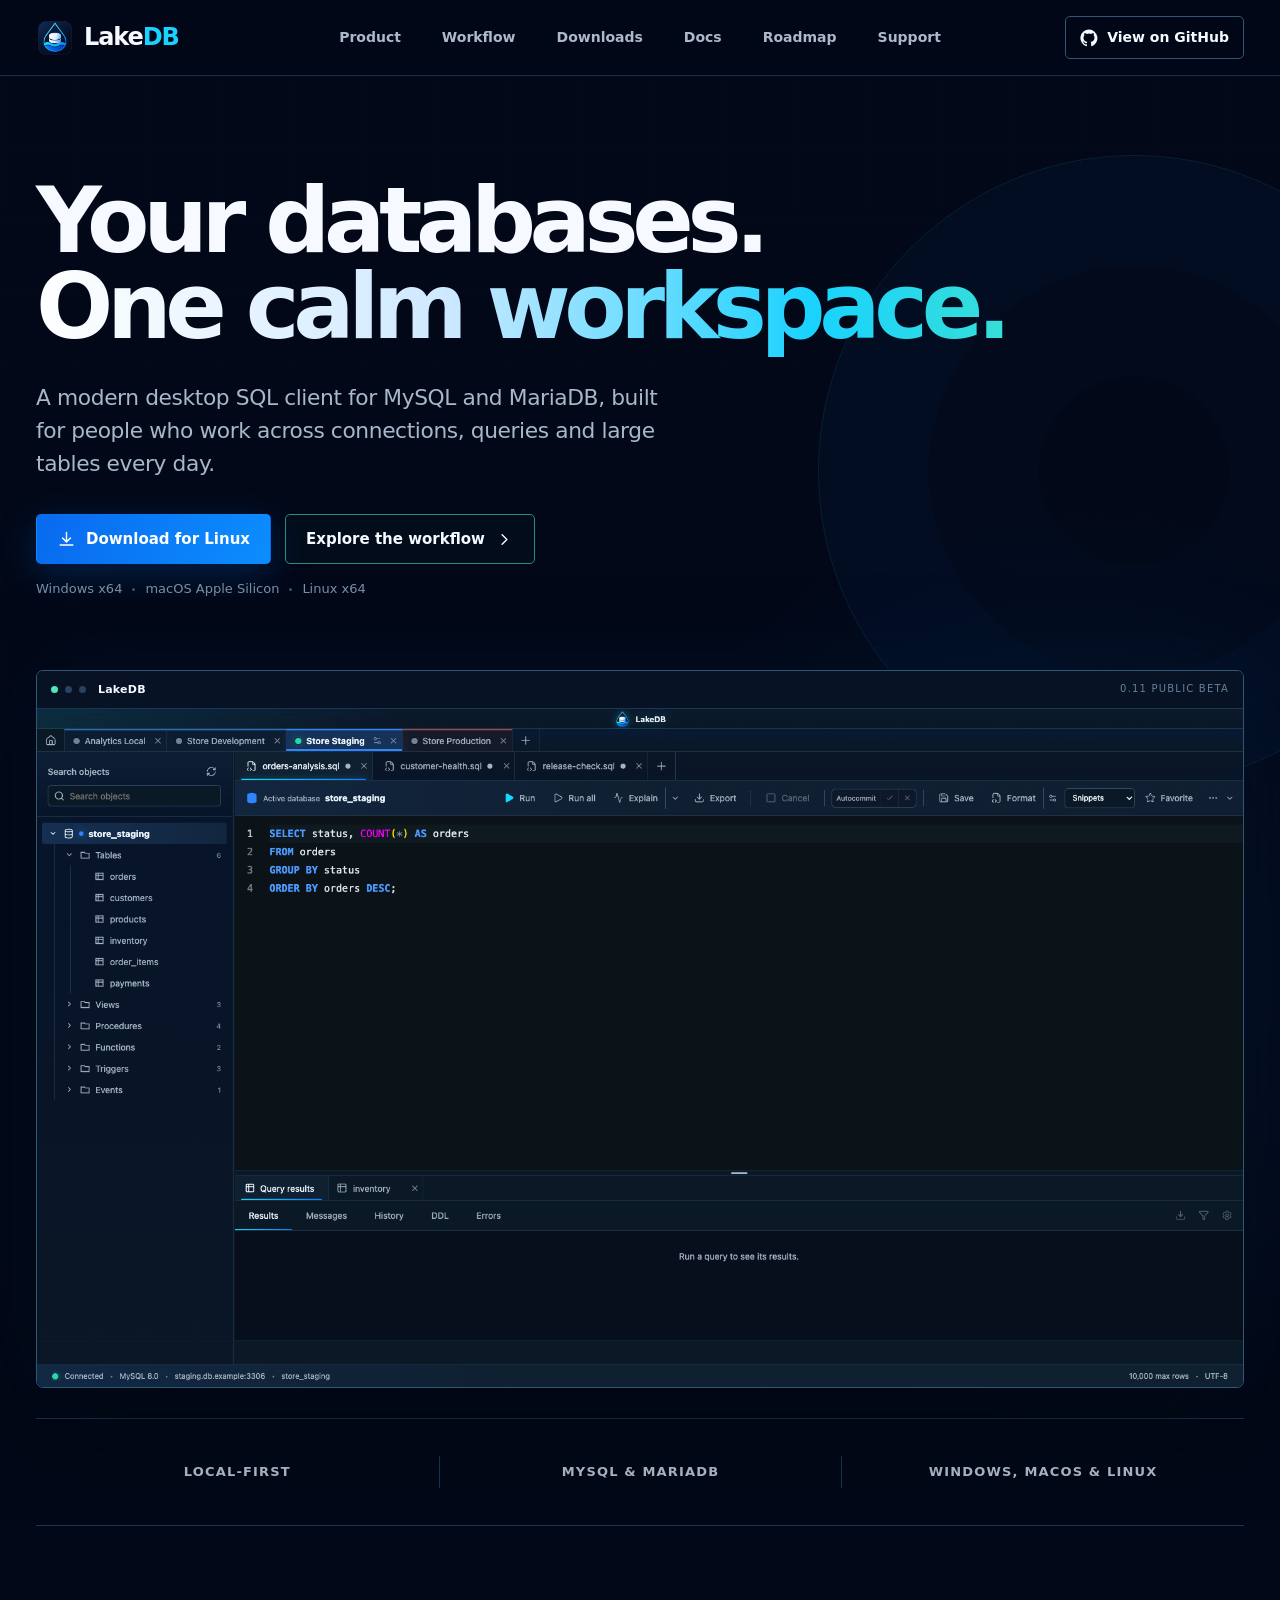
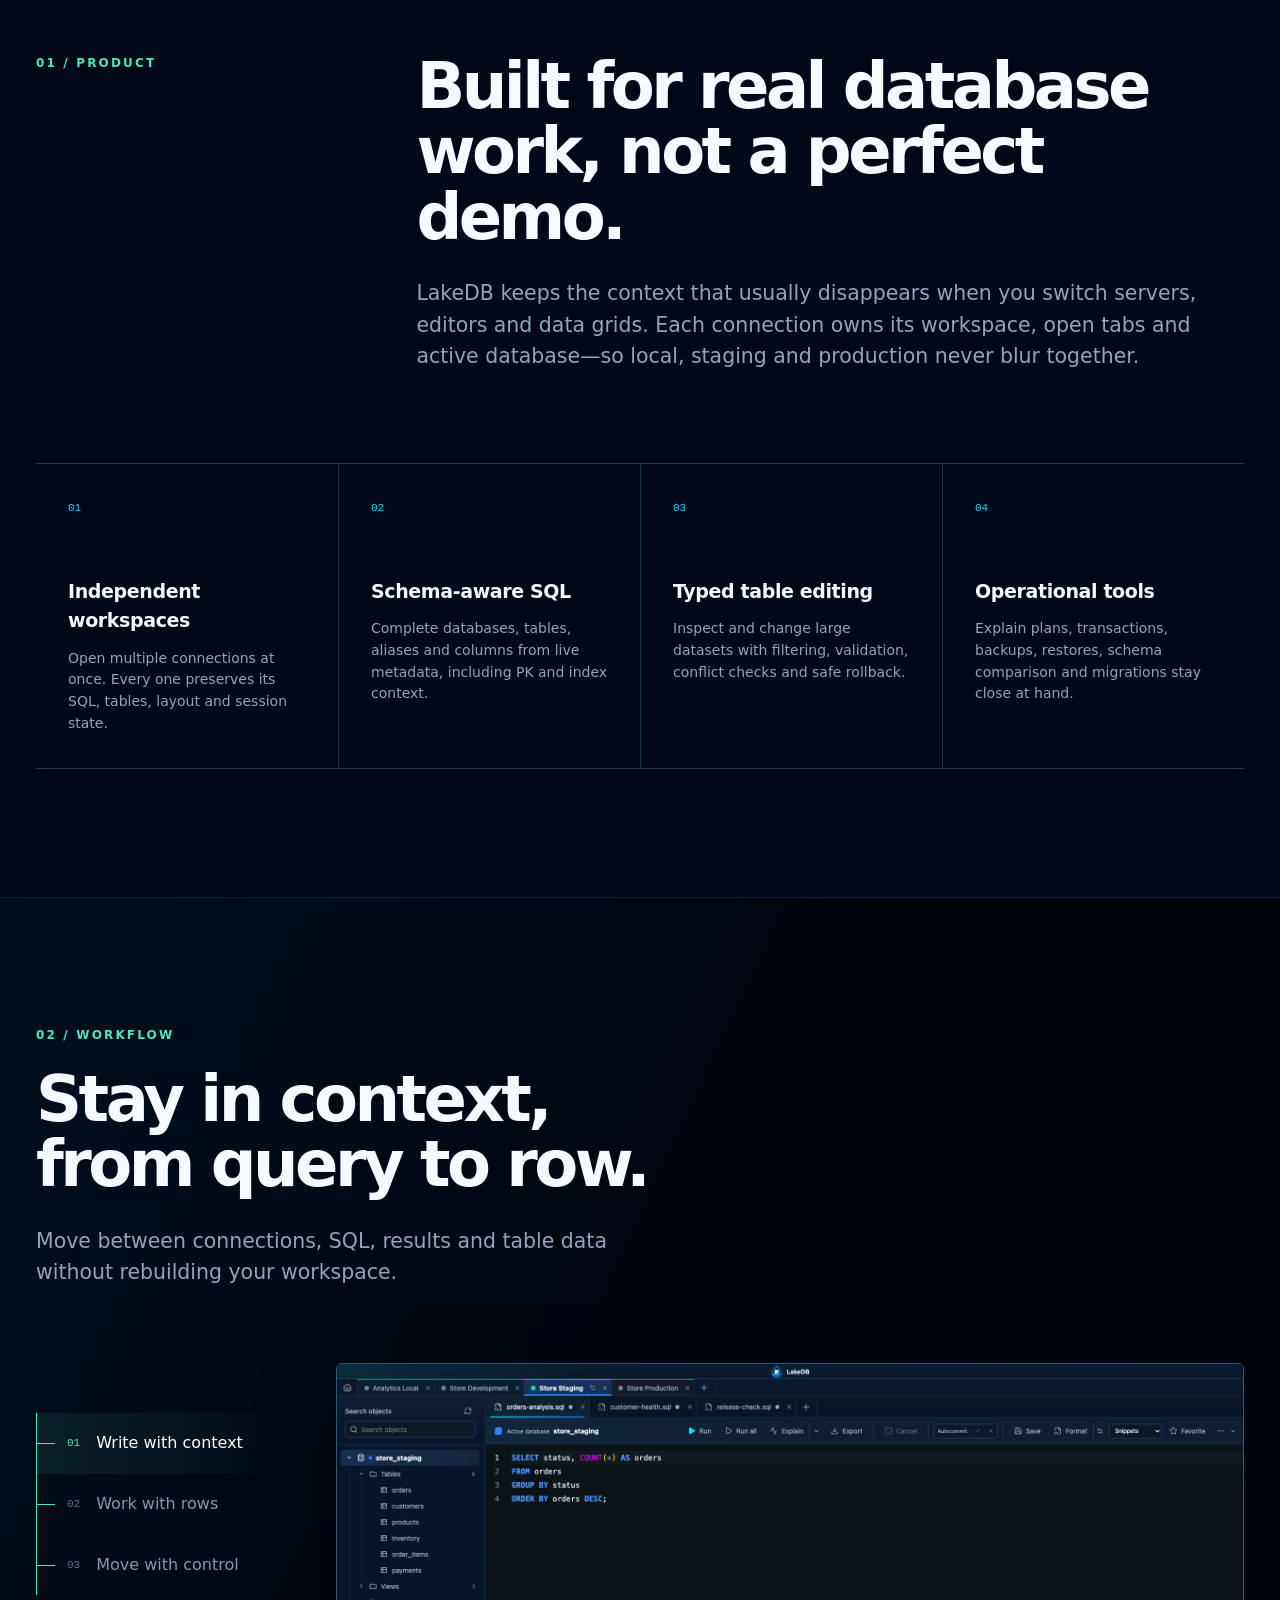
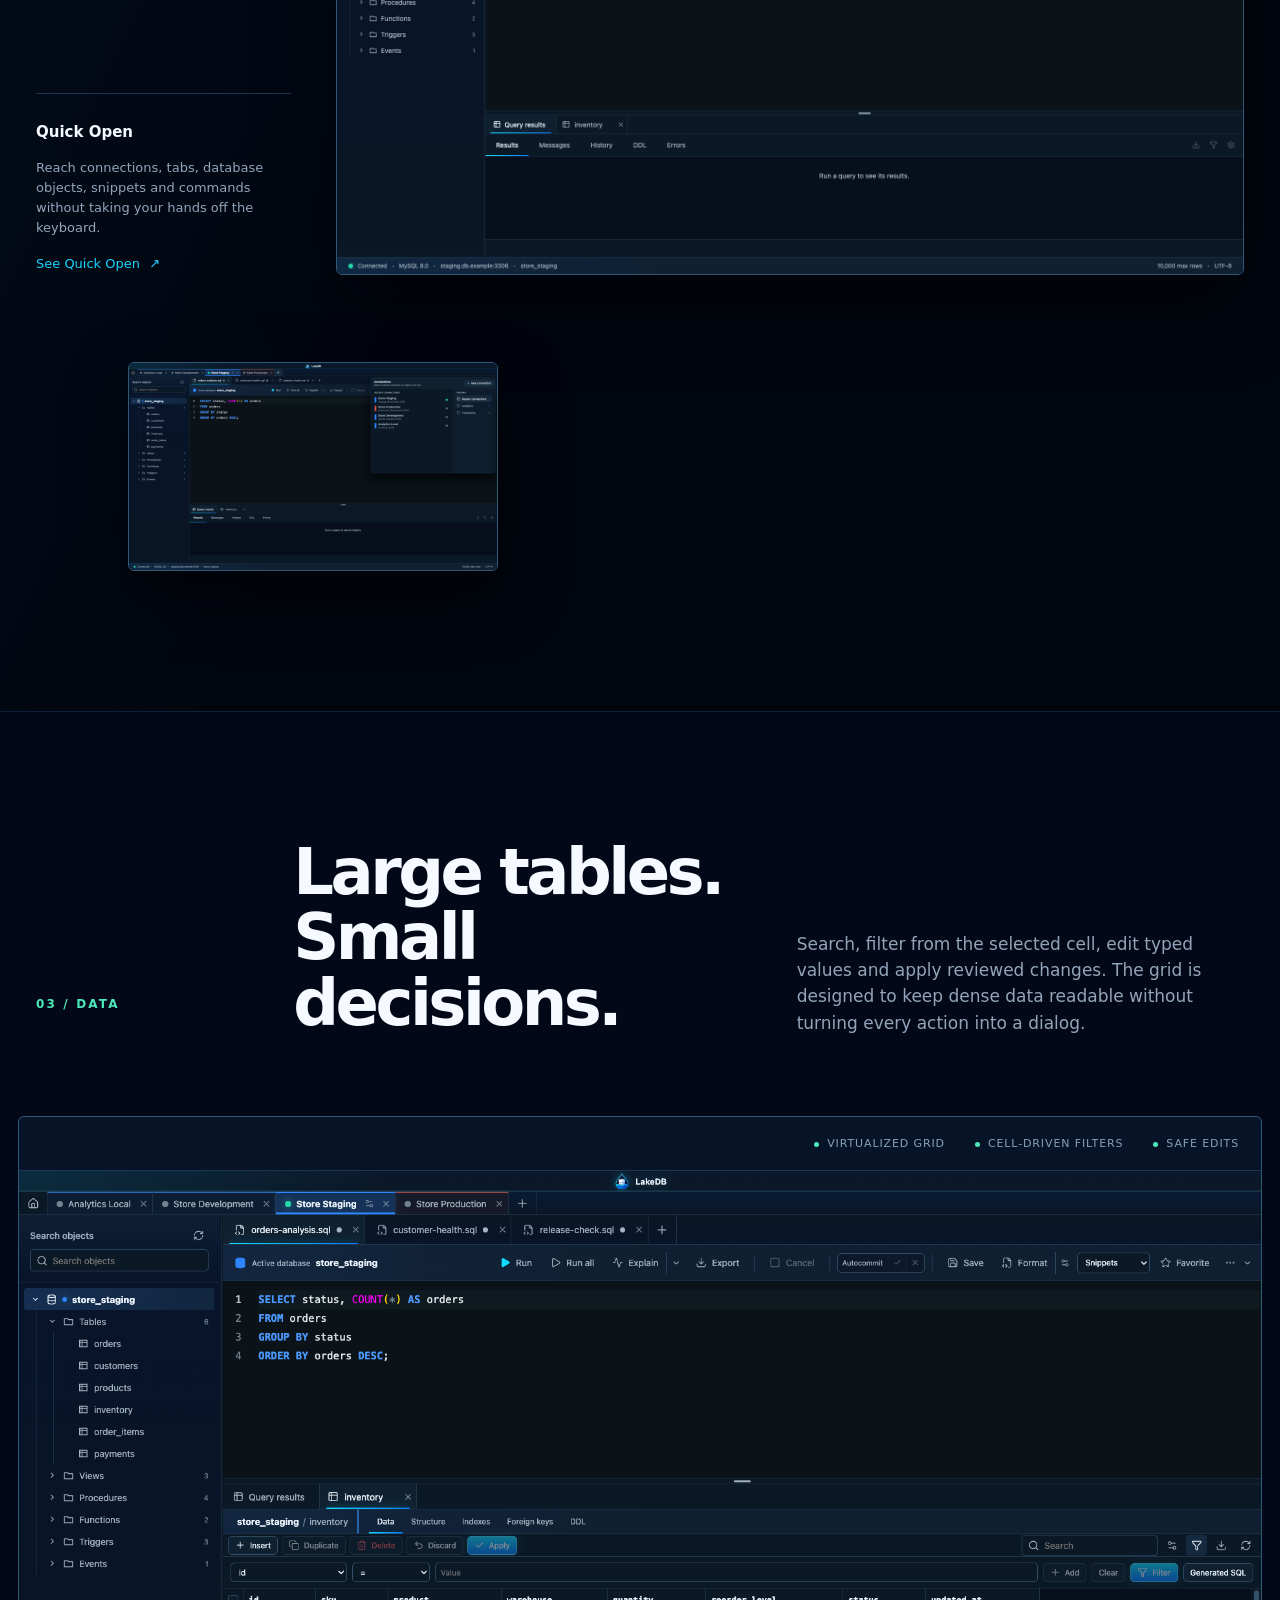
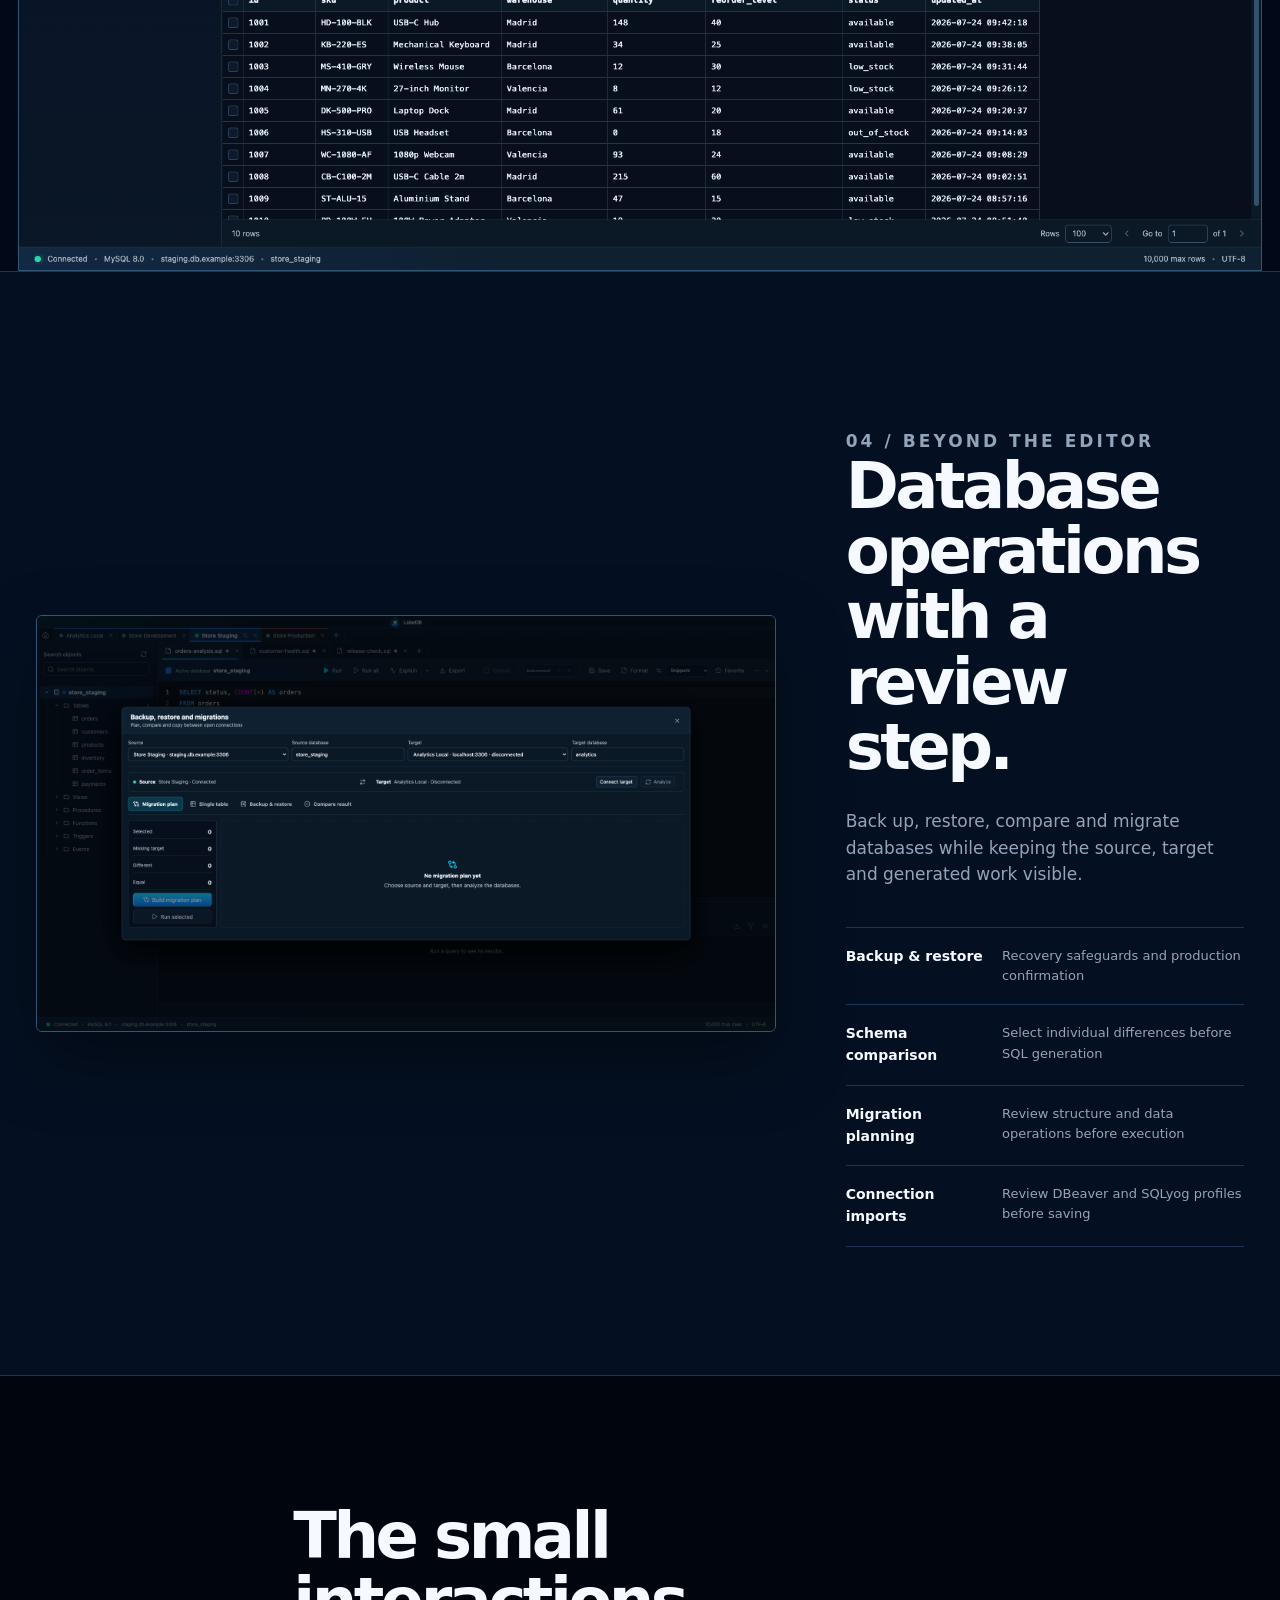
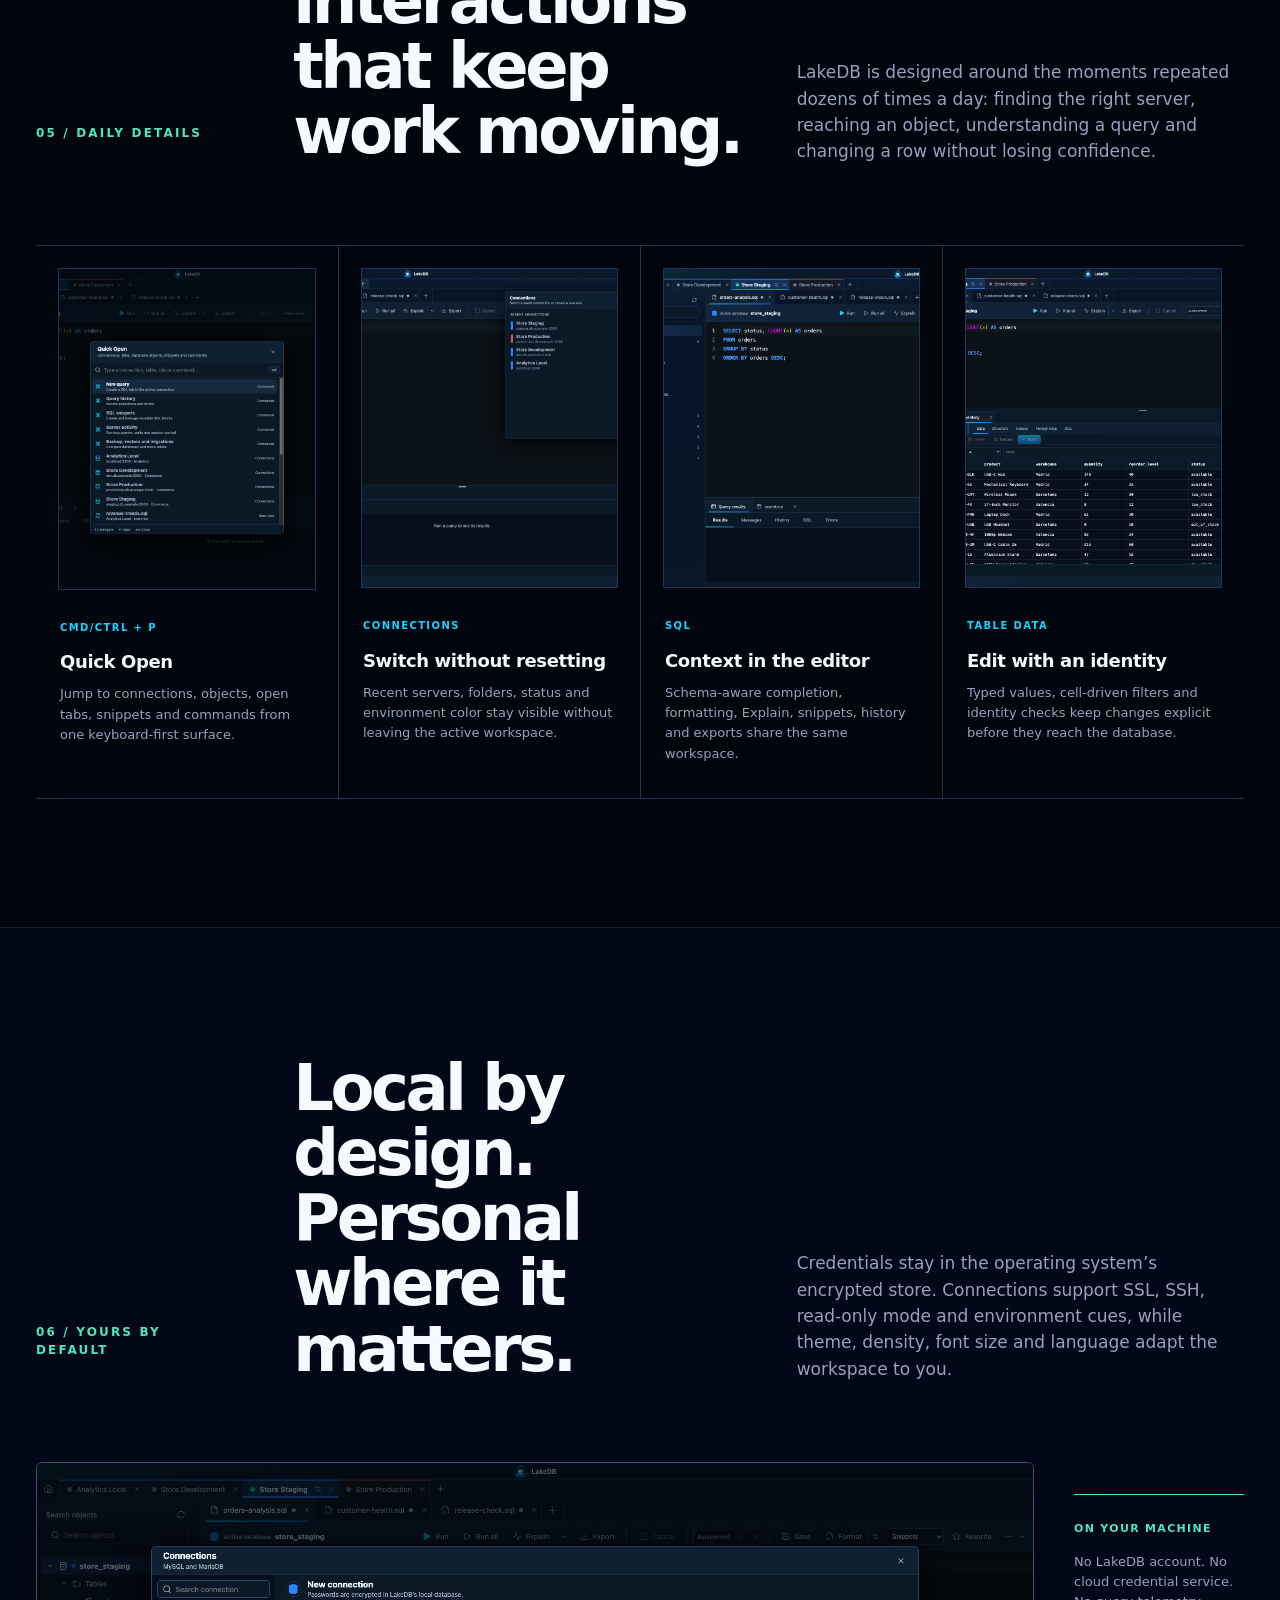
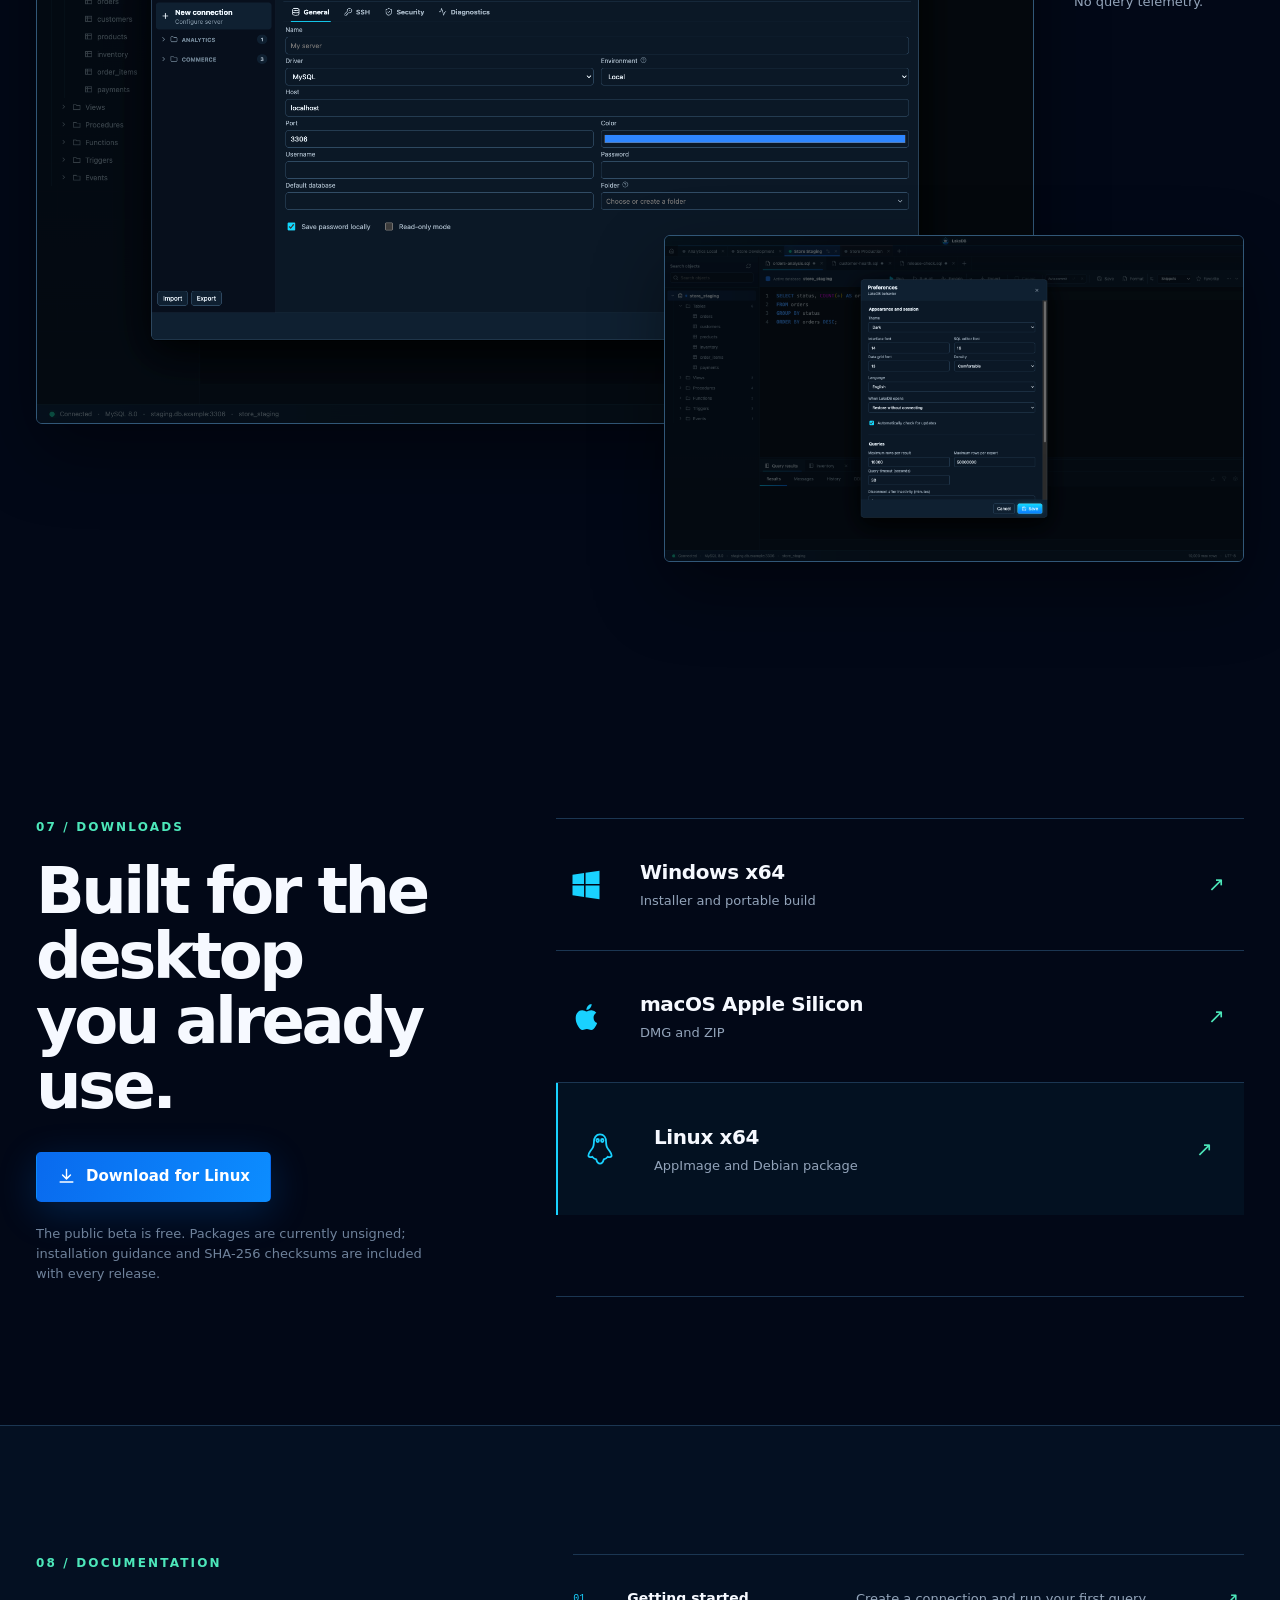
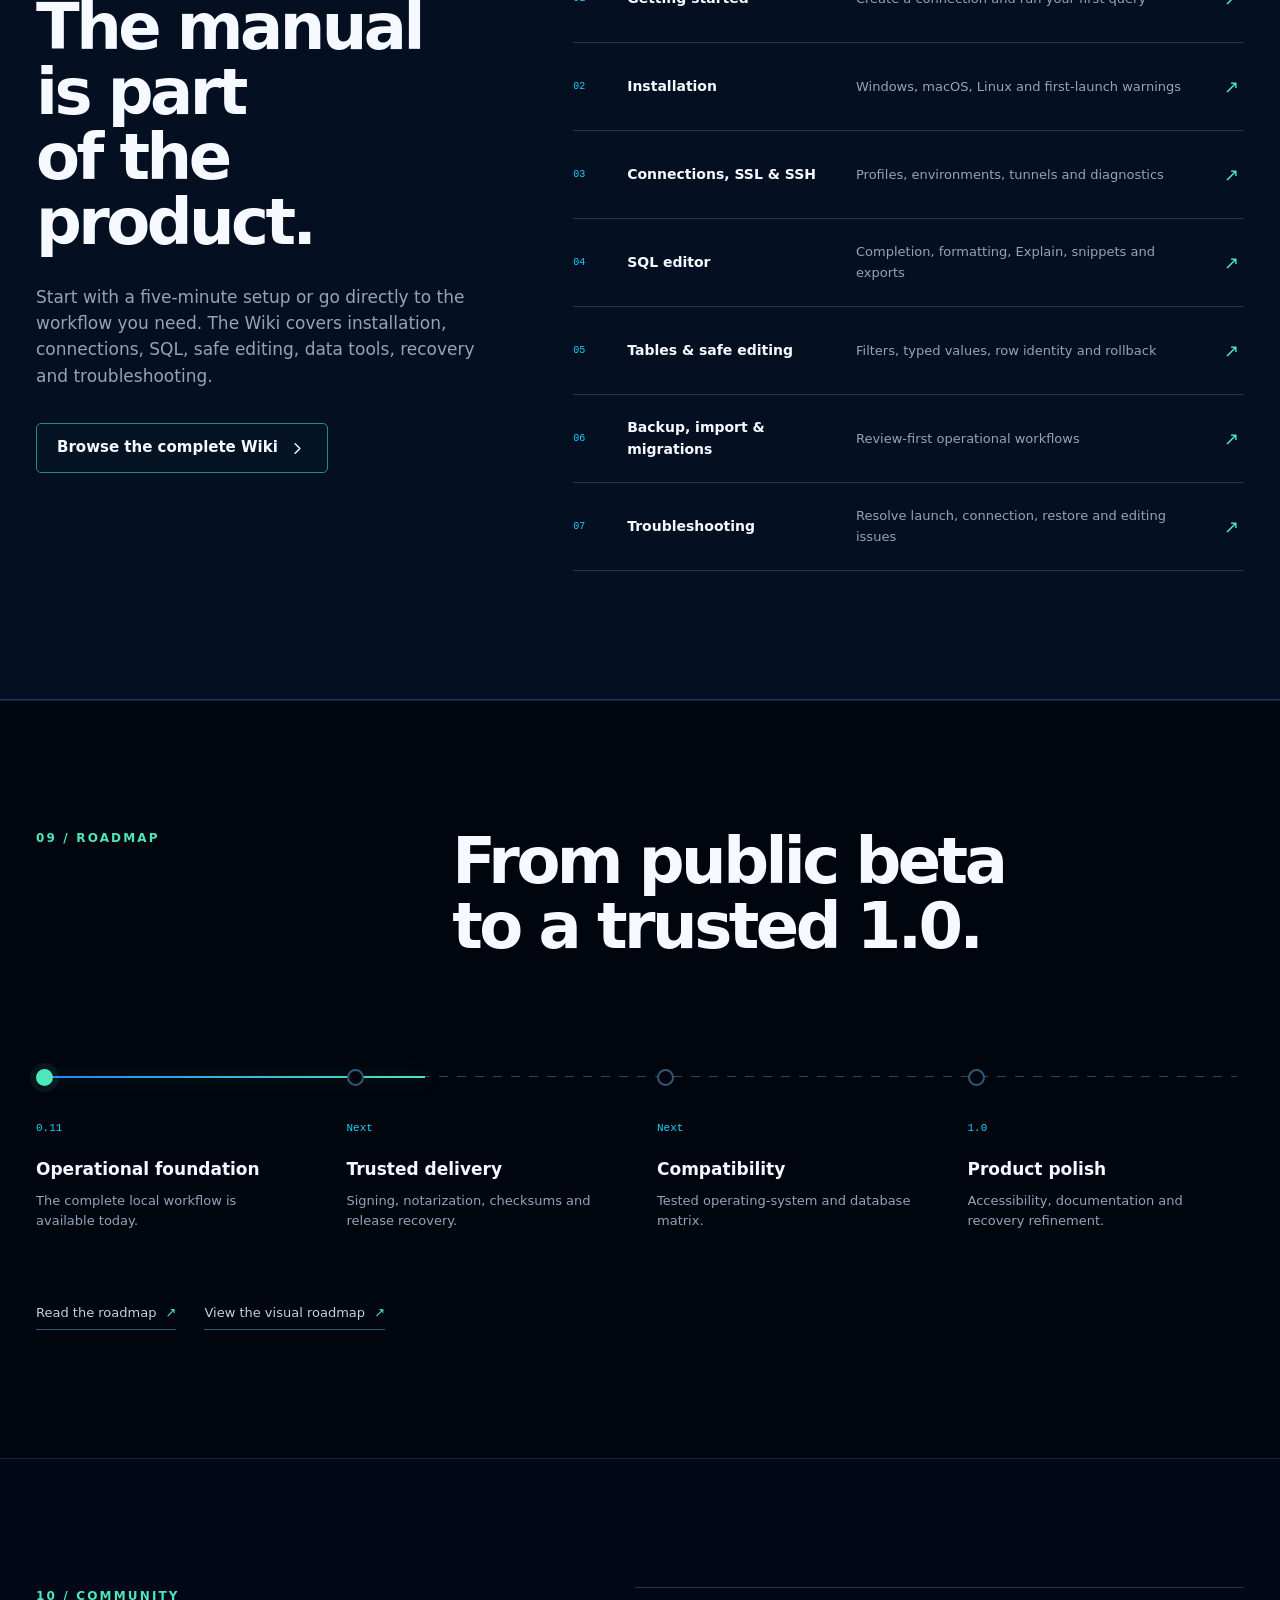
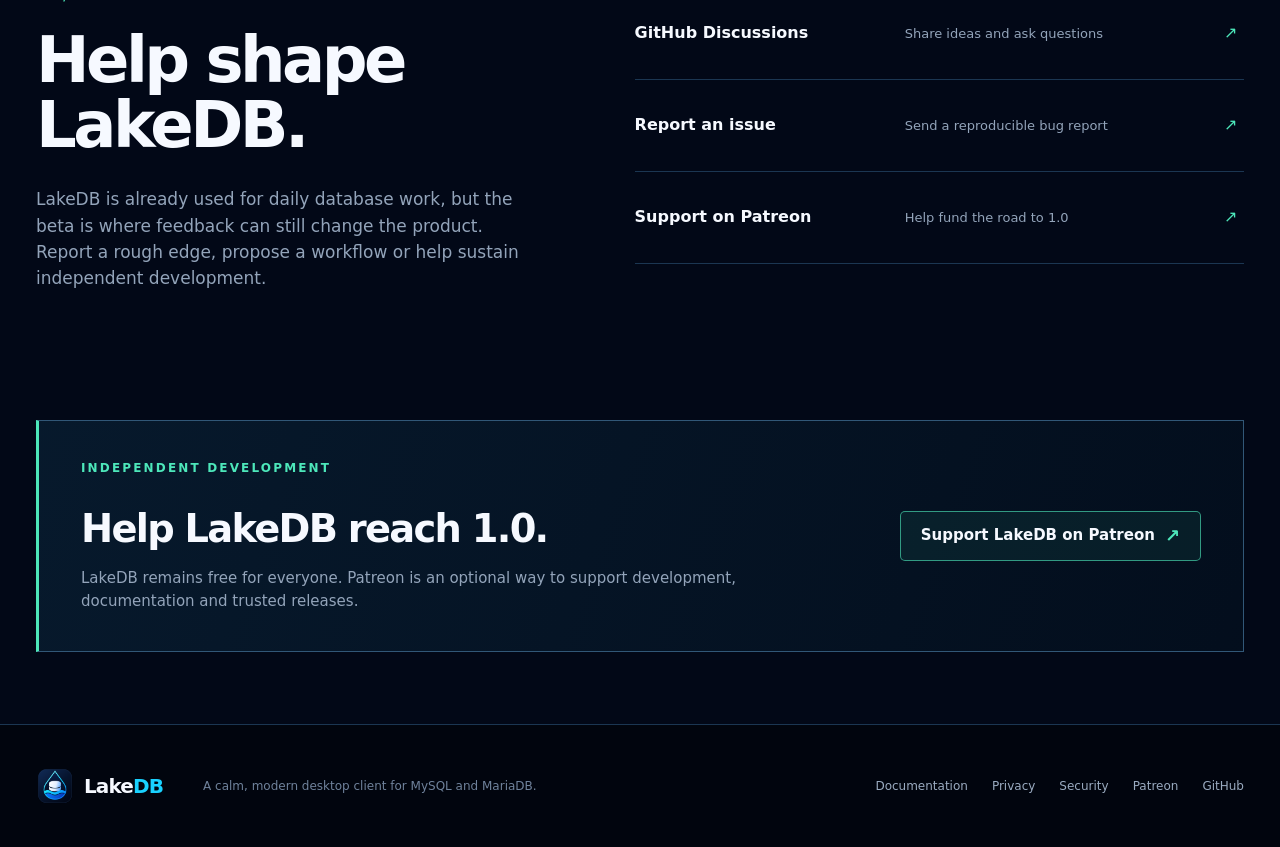
==== index.html @ d80aeebe "docs: highlight Patreon support on website" ====
<!doctype html>
<html lang="en">
  <head>
    <meta charset="utf-8">
    <meta name="viewport" content="width=device-width, initial-scale=1">
    <meta name="theme-color" content="#020817">
    <meta name="color-scheme" content="dark">
    <title>LakeDB — Your databases. One calm workspace.</title>
    <meta name="description" content="A modern desktop SQL client for MySQL and MariaDB. Work across connections, queries and large tables without losing context.">
    <link rel="canonical" href="https://davlagohern.github.io/LakeDB/">
    <link rel="icon" href="assets/lakedb-app-icon.png">
    <meta property="og:type" content="website">
    <meta property="og:title" content="LakeDB — Your databases. One calm workspace.">
    <meta property="og:description" content="A modern desktop SQL client for MySQL and MariaDB on Windows, macOS and Linux.">
    <meta property="og:url" content="https://davlagohern.github.io/LakeDB/">
    <meta property="og:image" content="https://raw.githubusercontent.com/DavLagoHern/LakeDB/main/assets/social/patreon/welcome-post-1920x1080.png">
    <meta name="twitter:card" content="summary_large_image">
    <meta name="twitter:title" content="LakeDB — Your databases. One calm workspace.">
    <meta name="twitter:description" content="A modern desktop SQL client for MySQL and MariaDB.">
    <meta name="twitter:image" content="https://raw.githubusercontent.com/DavLagoHern/LakeDB/main/assets/social/patreon/welcome-post-1920x1080.png">
    <link rel="stylesheet" href="site.css">
    <script type="application/ld+json">
      {
        "@context": "https://schema.org",
        "@type": "SoftwareApplication",
        "name": "LakeDB",
        "applicationCategory": "DeveloperApplication",
        "operatingSystem": "Windows 64-bit, macOS Apple Silicon, Linux 64-bit",
        "description": "A modern desktop SQL client for MySQL and MariaDB.",
        "softwareVersion": "0.11 Beta",
        "downloadUrl": "https://github.com/DavLagoHern/LakeDB/releases/latest",
        "offers": {
          "@type": "Offer",
          "price": "0",
          "priceCurrency": "EUR"
        }
      }
    </script>
  </head>
  <body>
    <a class="skip-link" href="#main">Skip to content</a>

    <header class="site-header" data-header>
      <div class="shell header-inner">
        <a class="brand" href="#top" aria-label="LakeDB home">
          <img src="assets/lakedb-app-icon.png" alt="" width="40" height="40">
          <span>Lake<span>DB</span></span>
        </a>
        <button class="menu-toggle" type="button" aria-label="Open navigation" aria-expanded="false" data-menu-toggle>
          <span></span><span></span>
        </button>
        <nav class="site-nav" aria-label="Primary navigation" data-nav>
          <a href="#product">Product</a>
          <a href="#workflow">Workflow</a>
          <a href="#downloads">Downloads</a>
          <a href="#docs">Docs</a>
          <a href="#roadmap">Roadmap</a>
          <a href="#support">Support</a>
        </nav>
        <a class="header-action" href="https://github.com/DavLagoHern/LakeDB" target="_blank" rel="noreferrer" aria-label="View LakeDB on GitHub">
          <svg aria-hidden="true" viewBox="0 0 24 24"><path d="M12 .7a11.5 11.5 0 0 0-3.64 22.4c.58.1.79-.25.79-.56v-2.23c-3.22.7-3.9-1.37-3.9-1.37-.53-1.34-1.29-1.7-1.29-1.7-1.05-.72.08-.7.08-.7 1.16.08 1.78 1.2 1.78 1.2 1.04 1.77 2.71 1.26 3.37.96.1-.75.4-1.26.74-1.55-2.57-.29-5.27-1.28-5.27-5.68 0-1.26.45-2.28 1.19-3.09-.12-.29-.52-1.46.11-3.05 0 0 .97-.31 3.16 1.18a10.9 10.9 0 0 1 5.76 0c2.2-1.49 3.16-1.18 3.16-1.18.63 1.59.23 2.76.11 3.05.74.81 1.19 1.83 1.19 3.09 0 4.41-2.71 5.38-5.29 5.67.42.36.79 1.06.79 2.14v3.18c0 .31.21.67.8.56A11.5 11.5 0 0 0 12 .7Z"/></svg>
          <span>View on GitHub</span>
        </a>
      </div>
    </header>

    <main id="main">
      <section class="hero" id="top">
        <div class="hero-grid" aria-hidden="true"></div>
        <div class="shell hero-copy">
          <h1>Your databases.<br><span>One calm workspace.</span></h1>
          <p>A modern desktop SQL client for MySQL and MariaDB, built for people who work across connections, queries and large tables every day.</p>
          <div class="hero-actions">
            <a class="button button-primary" href="https://github.com/DavLagoHern/LakeDB/releases/latest" data-download-link>
              <svg aria-hidden="true" viewBox="0 0 24 24"><path d="M12 3v12m0 0 5-5m-5 5-5-5M4 19h16"/></svg>
              <span data-download-label>Download 0.11 Beta</span>
            </a>
            <a class="button button-secondary" href="#workflow">
              Explore the workflow
              <svg aria-hidden="true" viewBox="0 0 24 24"><path d="m9 18 6-6-6-6"/></svg>
            </a>
          </div>
          <p class="platforms">Windows x64 <i></i> macOS Apple Silicon <i></i> Linux x64</p>
        </div>
        <div class="shell hero-stage" data-reveal>
          <div class="stage-bar">
            <span></span><span></span><span></span>
            <strong>LakeDB</strong>
            <em>0.11 public beta</em>
          </div>
          <button class="media-button" type="button" data-lightbox="assets/screenshots/multitab.png" aria-label="Open the LakeDB workspace screenshot">
            <picture>
              <source media="(max-width: 760px)" srcset="assets/screenshots/mobile/multitab-focus.png">
              <img src="assets/screenshots/multitab.png" alt="LakeDB with four independent connection workspaces and multiple SQL tabs" width="1920" height="1080">
            </picture>
          </button>
        </div>
        <div class="shell proof-line" aria-label="Product summary">
          <span>Local-first</span>
          <span>MySQL &amp; MariaDB</span>
          <span>Windows, macOS &amp; Linux</span>
        </div>
      </section>

      <section class="product-intro section" id="product">
        <div class="shell split-heading">
          <p class="section-index">01 / Product</p>
          <div>
            <h2>Built for real database work, not a perfect demo.</h2>
            <p>LakeDB keeps the context that usually disappears when you switch servers, editors and data grids. Each connection owns its workspace, open tabs and active database—so local, staging and production never blur together.</p>
          </div>
        </div>
        <div class="shell capability-rail" data-reveal>
          <article>
            <span>01</span>
            <h3>Independent workspaces</h3>
            <p>Open multiple connections at once. Every one preserves its SQL, tables, layout and session state.</p>
          </article>
          <article>
            <span>02</span>
            <h3>Schema-aware SQL</h3>
            <p>Complete databases, tables, aliases and columns from live metadata, including PK and index context.</p>
          </article>
          <article>
            <span>03</span>
            <h3>Typed table editing</h3>
            <p>Inspect and change large datasets with filtering, validation, conflict checks and safe rollback.</p>
          </article>
          <article>
            <span>04</span>
            <h3>Operational tools</h3>
            <p>Explain plans, transactions, backups, restores, schema comparison and migrations stay close at hand.</p>
          </article>
        </div>
      </section>

      <section class="workflow section" id="workflow">
        <div class="shell workflow-copy">
          <p class="section-index">02 / Workflow</p>
          <h2>Stay in context,<br>from query to row.</h2>
          <p>Move between connections, SQL, results and table data without rebuilding your workspace.</p>
        </div>
        <div class="shell workflow-canvas" data-reveal>
          <div class="workflow-key">
            <button class="workflow-step is-active" type="button" data-shot="assets/screenshots/multitab.png" data-mobile-shot="assets/screenshots/mobile/multitab-focus.png" data-alt="Multiple independent LakeDB connection workspaces">
              <span>01</span> Write with context
            </button>
            <button class="workflow-step" type="button" data-shot="assets/screenshots/table-data.png" data-mobile-shot="assets/screenshots/mobile/table-data-focus.png" data-alt="Large editable table data grid in LakeDB">
              <span>02</span> Work with rows
            </button>
            <button class="workflow-step" type="button" data-shot="assets/screenshots/database-tools.png" data-mobile-shot="assets/screenshots/mobile/database-tools-focus.png" data-alt="Backup, restore and migration tools in LakeDB">
              <span>03</span> Move with control
            </button>
          </div>
          <button class="workflow-screen media-button" type="button" data-lightbox="assets/screenshots/multitab.png" aria-label="Open active workflow screenshot">
            <picture>
              <source media="(max-width: 760px)" srcset="assets/screenshots/mobile/multitab-focus.png" data-workflow-source>
              <img src="assets/screenshots/multitab.png" alt="Multiple independent LakeDB connection workspaces" width="1920" height="1080" data-workflow-image>
            </picture>
          </button>
          <div class="workflow-detail">
            <strong>Quick Open</strong>
            <p>Reach connections, tabs, database objects, snippets and commands without taking your hands off the keyboard.</p>
            <button class="inline-link" type="button" data-lightbox="assets/screenshots/quick-open.png">See Quick Open <span>↗</span></button>
          </div>
          <button class="connection-inset media-button" type="button" data-lightbox="assets/screenshots/connection-picker.png" aria-label="Open the connection picker screenshot">
            <picture>
              <source media="(max-width: 760px)" srcset="assets/screenshots/mobile/connection-picker-focus.png">
              <img src="assets/screenshots/connection-picker.png" alt="LakeDB connection picker with recent servers and groups" width="1920" height="1080">
            </picture>
          </button>
        </div>
      </section>

      <section class="data-section section">
        <div class="shell data-heading">
          <p class="section-index">03 / Data</p>
          <h2>Large tables.<br>Small decisions.</h2>
          <p>Search, filter from the selected cell, edit typed values and apply reviewed changes. The grid is designed to keep dense data readable without turning every action into a dialog.</p>
        </div>
        <div class="wide-media" data-reveal>
          <div class="wide-media-meta">
            <span>Virtualized grid</span>
            <span>Cell-driven filters</span>
            <span>Safe edits</span>
          </div>
          <button class="media-button" type="button" data-lightbox="assets/screenshots/table-data.png" aria-label="Open table data screenshot">
            <picture>
              <source media="(max-width: 760px)" srcset="assets/screenshots/mobile/table-data-focus.png">
              <img src="assets/screenshots/table-data.png" alt="LakeDB table grid with filtering controls and editable data" width="1920" height="1080">
            </picture>
          </button>
        </div>
      </section>

      <section class="tools-section section">
        <div class="shell tools-layout">
          <div class="tools-media" data-reveal>
            <button class="media-button" type="button" data-lightbox="assets/screenshots/database-tools.png" aria-label="Open database tools screenshot">
              <picture>
                <source media="(max-width: 760px)" srcset="assets/screenshots/mobile/database-tools-focus.png">
                <img src="assets/screenshots/database-tools.png" alt="LakeDB backup, restore, compare and migration workspace" width="1920" height="1080">
              </picture>
            </button>
          </div>
          <div class="tools-copy">
            <p class="section-index">04 / Beyond the editor</p>
            <h2>Database operations with a review step.</h2>
            <p>Back up, restore, compare and migrate databases while keeping the source, target and generated work visible.</p>
            <ul class="plain-list">
              <li><span>Backup &amp; restore</span><em>Recovery safeguards and production confirmation</em></li>
              <li><span>Schema comparison</span><em>Select individual differences before SQL generation</em></li>
              <li><span>Migration planning</span><em>Review structure and data operations before execution</em></li>
              <li><span>Connection imports</span><em>Review DBeaver and SQLyog profiles before saving</em></li>
            </ul>
          </div>
        </div>
      </section>

      <section class="details-section section">
        <div class="shell details-heading">
          <p class="section-index">05 / Daily details</p>
          <h2>The small interactions<br>that keep work moving.</h2>
          <p>LakeDB is designed around the moments repeated dozens of times a day: finding the right server, reaching an object, understanding a query and changing a row without losing confidence.</p>
        </div>
        <div class="shell detail-gallery" data-reveal>
          <article>
            <button class="media-button" type="button" data-lightbox="assets/screenshots/quick-open.png" aria-label="Open Quick Open screenshot">
              <img src="assets/screenshots/mobile/quick-open-focus.png" alt="Quick Open searches LakeDB connections, tabs, objects, snippets and commands" width="820" height="1080">
            </button>
            <div><span>Cmd/Ctrl + P</span><h3>Quick Open</h3><p>Jump to connections, objects, open tabs, snippets and commands from one keyboard-first surface.</p></div>
          </article>
          <article>
            <button class="media-button" type="button" data-lightbox="assets/screenshots/connection-picker.png" aria-label="Open connection picker screenshot">
              <img src="assets/screenshots/mobile/connection-picker-focus.png" alt="Connection picker with recent servers and connection groups" width="900" height="1080">
            </button>
            <div><span>Connections</span><h3>Switch without resetting</h3><p>Recent servers, folders, status and environment color stay visible without leaving the active workspace.</p></div>
          </article>
          <article>
            <button class="media-button" type="button" data-lightbox="assets/screenshots/multitab.png" aria-label="Open SQL workspace screenshot">
              <img src="assets/screenshots/mobile/multitab-focus.png" alt="SQL editor with schema context and independent tabs" width="820" height="1080">
            </button>
            <div><span>SQL</span><h3>Context in the editor</h3><p>Schema-aware completion, formatting, Explain, snippets, history and exports share the same workspace.</p></div>
          </article>
          <article>
            <button class="media-button" type="button" data-lightbox="assets/screenshots/table-data.png" aria-label="Open safe table editing screenshot">
              <img src="assets/screenshots/mobile/table-data-focus.png" alt="Typed table editing with filters and buffered changes" width="900" height="1080">
            </button>
            <div><span>Table data</span><h3>Edit with an identity</h3><p>Typed values, cell-driven filters and identity checks keep changes explicit before they reach the database.</p></div>
          </article>
        </div>
      </section>

      <section class="personal-section section">
        <div class="shell personal-heading">
          <p class="section-index">06 / Yours by default</p>
          <h2>Local by design.<br>Personal where it matters.</h2>
          <p>Credentials stay in the operating system’s encrypted store. Connections support SSL, SSH, read-only mode and environment cues, while theme, density, font size and language adapt the workspace to you.</p>
        </div>
        <div class="shell personal-gallery" data-reveal>
          <button class="media-button personal-primary" type="button" data-lightbox="assets/screenshots/new-connection.png" aria-label="Open new connection screenshot">
            <picture>
              <source media="(max-width: 760px)" srcset="assets/screenshots/mobile/new-connection-focus.png">
              <img src="assets/screenshots/new-connection.png" alt="LakeDB connection editor with General, SSH, Security and Diagnostics sections" width="1920" height="1080">
            </picture>
          </button>
          <button class="media-button personal-secondary" type="button" data-lightbox="assets/screenshots/preferences.png" aria-label="Open preferences screenshot">
            <picture>
              <source media="(max-width: 760px)" srcset="assets/screenshots/mobile/preferences-focus.png">
              <img src="assets/screenshots/preferences.png" alt="LakeDB preferences for appearance, language, editor and updates" width="1920" height="1080">
            </picture>
          </button>
          <div class="personal-note">
            <span>On your machine</span>
            <p>No LakeDB account. No cloud credential service. No query telemetry.</p>
          </div>
        </div>
      </section>

      <section class="downloads section" id="downloads">
        <div class="shell download-layout">
          <div class="download-copy">
            <p class="section-index">07 / Downloads</p>
            <h2>Built for the desktop you already use.</h2>
            <a class="button button-primary" href="https://github.com/DavLagoHern/LakeDB/releases/latest" data-download-link>
              <svg aria-hidden="true" viewBox="0 0 24 24"><path d="M12 3v12m0 0 5-5m-5 5-5-5M4 19h16"/></svg>
              <span data-download-label>Download 0.11 Beta</span>
            </a>
            <p class="beta-note">The public beta is free. Packages are currently unsigned; installation guidance and SHA-256 checksums are included with every release.</p>
          </div>
          <div class="platform-list">
            <a href="https://github.com/DavLagoHern/LakeDB/releases/latest" data-platform="windows">
              <svg aria-hidden="true" viewBox="0 0 24 24"><path d="M3 5.2 10.7 4v7.4H3V5.2Zm8.7-1.35L21 2.5v8.9h-9.3V3.85ZM3 12.4h7.7V20L3 18.8v-6.4Zm8.7 0H21v9.1l-9.3-1.35V12.4Z"/></svg>
              <span><strong>Windows x64</strong><em>Installer and portable build</em></span>
              <b>↗</b>
            </a>
            <a href="https://github.com/DavLagoHern/LakeDB/releases/latest" data-platform="mac">
              <svg aria-hidden="true" viewBox="0 0 24 24"><path d="M17.05 12.54c-.02-2.2 1.8-3.27 1.88-3.32a4.08 4.08 0 0 0-3.2-1.73c-1.35-.14-2.66.81-3.35.81-.71 0-1.78-.8-2.93-.78a4.25 4.25 0 0 0-3.58 2.18c-1.55 2.68-.4 6.63 1.09 8.8.74 1.06 1.6 2.24 2.75 2.2 1.12-.04 1.54-.7 2.9-.7 1.34 0 1.74.7 2.91.67 1.2-.02 1.96-1.07 2.67-2.14a8.75 8.75 0 0 0 1.22-2.47 3.8 3.8 0 0 1-2.36-3.52ZM14.85 6.06a3.9 3.9 0 0 0 .9-2.8 4 4 0 0 0-2.58 1.33 3.72 3.72 0 0 0-.92 2.7 3.3 3.3 0 0 0 2.6-1.23Z"/></svg>
              <span><strong>macOS Apple Silicon</strong><em>DMG and ZIP</em></span>
              <b>↗</b>
            </a>
            <a href="https://github.com/DavLagoHern/LakeDB/releases/latest" data-platform="linux">
              <svg aria-hidden="true" viewBox="0 0 24 24"><path d="M12 2.3c-2.57 0-4.06 2.13-4.06 5.05 0 1.33-.16 2.5-.65 3.52-.5 1.03-1.28 1.92-1.9 2.82-.77 1.13-1.45 2.33-.99 3.15.34.62 1.31.65 2.4.34.61.84 1.54 1.45 2.63 1.67.44 1.64 1.26 2.85 2.57 2.85 1.3 0 2.13-1.21 2.57-2.85a4.25 4.25 0 0 0 2.63-1.67c1.09.31 2.06.28 2.4-.34.46-.82-.22-2.02-.99-3.15-.62-.9-1.4-1.79-1.9-2.82-.49-1.02-.65-2.19-.65-3.52C16.06 4.43 14.57 2.3 12 2.3Zm-1.53 5.1c-.45 0-.81-.46-.81-1.03s.36-1.03.81-1.03.81.46.81 1.03-.36 1.03-.81 1.03Zm3.06 0c-.45 0-.81-.46-.81-1.03s.36-1.03.81-1.03.81.46.81 1.03-.36 1.03-.81 1.03Z"/></svg>
              <span><strong>Linux x64</strong><em>AppImage and Debian package</em></span>
              <b>↗</b>
            </a>
          </div>
        </div>
      </section>

      <section class="docs-section section" id="docs">
        <div class="shell docs-layout">
          <div class="docs-copy">
            <p class="section-index">08 / Documentation</p>
            <h2>The manual is part<br>of the product.</h2>
            <p>Start with a five-minute setup or go directly to the workflow you need. The Wiki covers installation, connections, SQL, safe editing, data tools, recovery and troubleshooting.</p>
            <a class="button button-secondary docs-button" href="https://github.com/DavLagoHern/LakeDB/wiki" target="_blank" rel="noreferrer">
              Browse the complete Wiki
              <svg aria-hidden="true" viewBox="0 0 24 24"><path d="m9 18 6-6-6-6"/></svg>
            </a>
          </div>
          <nav class="guide-list" aria-label="LakeDB documentation guides">
            <a href="https://github.com/DavLagoHern/LakeDB/wiki/Getting-Started" target="_blank" rel="noreferrer"><span>01</span><strong>Getting started</strong><em>Create a connection and run your first query</em><b>↗</b></a>
            <a href="https://github.com/DavLagoHern/LakeDB/wiki/Installation" target="_blank" rel="noreferrer"><span>02</span><strong>Installation</strong><em>Windows, macOS, Linux and first-launch warnings</em><b>↗</b></a>
            <a href="https://github.com/DavLagoHern/LakeDB/wiki/Connections-SSL-and-SSH" target="_blank" rel="noreferrer"><span>03</span><strong>Connections, SSL &amp; SSH</strong><em>Profiles, environments, tunnels and diagnostics</em><b>↗</b></a>
            <a href="https://github.com/DavLagoHern/LakeDB/wiki/SQL-Editor" target="_blank" rel="noreferrer"><span>04</span><strong>SQL editor</strong><em>Completion, formatting, Explain, snippets and exports</em><b>↗</b></a>
            <a href="https://github.com/DavLagoHern/LakeDB/wiki/Tables-and-Safe-Editing" target="_blank" rel="noreferrer"><span>05</span><strong>Tables &amp; safe editing</strong><em>Filters, typed values, row identity and rollback</em><b>↗</b></a>
            <a href="https://github.com/DavLagoHern/LakeDB/wiki/Backup-Import-and-Migrations" target="_blank" rel="noreferrer"><span>06</span><strong>Backup, import &amp; migrations</strong><em>Review-first operational workflows</em><b>↗</b></a>
            <a href="https://github.com/DavLagoHern/LakeDB/wiki/Troubleshooting" target="_blank" rel="noreferrer"><span>07</span><strong>Troubleshooting</strong><em>Resolve launch, connection, restore and editing issues</em><b>↗</b></a>
          </nav>
        </div>
      </section>

      <section class="roadmap section" id="roadmap">
        <div class="shell roadmap-heading">
          <p class="section-index">09 / Roadmap</p>
          <h2>From public beta<br>to a trusted 1.0.</h2>
        </div>
        <div class="shell roadmap-line">
          <div class="roadmap-progress"><span></span></div>
          <article class="is-current">
            <span>0.11</span>
            <h3>Operational foundation</h3>
            <p>The complete local workflow is available today.</p>
          </article>
          <article>
            <span>Next</span>
            <h3>Trusted delivery</h3>
            <p>Signing, notarization, checksums and release recovery.</p>
          </article>
          <article>
            <span>Next</span>
            <h3>Compatibility</h3>
            <p>Tested operating-system and database matrix.</p>
          </article>
          <article>
            <span>1.0</span>
            <h3>Product polish</h3>
            <p>Accessibility, documentation and recovery refinement.</p>
          </article>
        </div>
        <div class="shell roadmap-actions">
          <a href="https://github.com/DavLagoHern/LakeDB/blob/main/ROADMAP.md">Read the roadmap <span>↗</span></a>
          <button type="button" data-lightbox="assets/roadmap/lakedb-roadmap-v0.11.png">View the visual roadmap <span>↗</span></button>
        </div>
      </section>

      <section class="community section">
        <div class="shell community-layout">
          <div>
            <p class="section-index">10 / Community</p>
            <h2>Help shape LakeDB.</h2>
            <p>LakeDB is already used for daily database work, but the beta is where feedback can still change the product. Report a rough edge, propose a workflow or help sustain independent development.</p>
          </div>
          <div class="community-links">
            <a href="https://github.com/DavLagoHern/LakeDB/discussions" target="_blank" rel="noreferrer"><span>GitHub Discussions</span><b>Share ideas and ask questions</b><i>↗</i></a>
            <a href="https://github.com/DavLagoHern/LakeDB/issues/new?template=bug-report.yml" target="_blank" rel="noreferrer"><span>Report an issue</span><b>Send a reproducible bug report</b><i>↗</i></a>
            <a href="https://www.patreon.com/LakeDB" target="_blank" rel="noreferrer"><span>Support on Patreon</span><b>Help fund the road to 1.0</b><i>↗</i></a>
          </div>
        </div>
      </section>

      <section class="support-strip" id="support" aria-labelledby="support-title">
        <div class="shell support-panel">
          <div>
            <p class="section-index">Independent development</p>
            <h2 id="support-title">Help LakeDB reach 1.0.</h2>
            <p>LakeDB remains free for everyone. Patreon is an optional way to support development, documentation and trusted releases.</p>
          </div>
          <a class="button support-button" href="https://www.patreon.com/LakeDB" target="_blank" rel="noreferrer">
            Support LakeDB on Patreon
            <span aria-hidden="true">↗</span>
          </a>
        </div>
      </section>
    </main>

    <footer class="site-footer">
      <div class="shell footer-inner">
        <a class="brand" href="#top" aria-label="Back to top">
          <img src="assets/lakedb-app-icon.png" alt="" width="36" height="36">
          <span>Lake<span>DB</span></span>
        </a>
        <p>A calm, modern desktop client for MySQL and MariaDB.</p>
        <nav aria-label="Footer navigation">
          <a href="https://github.com/DavLagoHern/LakeDB/wiki">Documentation</a>
          <a href="https://github.com/DavLagoHern/LakeDB/blob/main/PRIVACY.md">Privacy</a>
          <a href="https://github.com/DavLagoHern/LakeDB/blob/main/SECURITY.md">Security</a>
          <a href="https://www.patreon.com/LakeDB" target="_blank" rel="noreferrer">Patreon</a>
          <a href="https://github.com/DavLagoHern/LakeDB">GitHub</a>
        </nav>
      </div>
    </footer>

    <dialog class="lightbox" data-lightbox-dialog>
      <button type="button" aria-label="Close image" data-lightbox-close>
        <svg aria-hidden="true" viewBox="0 0 24 24"><path d="m6 6 12 12M18 6 6 18"/></svg>
      </button>
      <img src="" alt="" data-lightbox-image>
    </dialog>

    <script src="site.js"></script>
  </body>
</html>
---- site.css ----
:root {
  --bg: #020817;
  --bg-deep: #01050e;
  --surface: #071428;
  --surface-2: #0a1a31;
  --text: #f6f9ff;
  --muted: #93a4ba;
  --muted-2: #6f829b;
  --line: #1b3652;
  --line-bright: #315777;
  --blue: #1787ff;
  --cyan: #19d2ff;
  --mint: #4de7ba;
  --red: #ff6577;
  --shell: min(1380px, calc(100vw - 72px));
  --header-h: 76px;
  --ease: cubic-bezier(.2, .75, .2, 1);
}

* { box-sizing: border-box; }

html {
  scroll-behavior: smooth;
  background: var(--bg);
}

body {
  margin: 0;
  min-width: 320px;
  overflow-x: hidden;
  background:
    radial-gradient(circle at 84% 8%, rgba(12, 70, 132, .18), transparent 29rem),
    var(--bg);
  color: var(--text);
  font-family: Inter, "SF Pro Display", "Segoe UI", system-ui, -apple-system, sans-serif;
  font-size: 16px;
  line-height: 1.55;
  -webkit-font-smoothing: antialiased;
}

::selection { background: rgba(25, 210, 255, .24); color: #fff; }

a { color: inherit; text-decoration: none; }
button { color: inherit; font: inherit; }
img { display: block; max-width: 100%; height: auto; }
svg { display: block; }

.skip-link {
  position: fixed;
  left: 16px;
  top: -60px;
  z-index: 200;
  padding: 10px 16px;
  background: var(--text);
  color: var(--bg);
  transition: top .2s;
}

.skip-link:focus { top: 12px; }
.shell { width: var(--shell); margin-inline: auto; }

.site-header {
  position: fixed;
  inset: 0 0 auto;
  z-index: 100;
  height: var(--header-h);
  border-bottom: 1px solid rgba(49, 87, 119, .48);
  background: rgba(2, 8, 23, .86);
  backdrop-filter: blur(18px);
  transition: background .25s, height .25s;
}

.site-header.is-scrolled {
  height: 64px;
  background: rgba(1, 5, 14, .94);
}

.header-inner {
  height: 100%;
  display: grid;
  grid-template-columns: 1fr auto 1fr;
  align-items: center;
  gap: 32px;
}

.brand {
  display: inline-flex;
  align-items: center;
  justify-self: start;
  gap: 10px;
  font-size: 24px;
  font-weight: 760;
  letter-spacing: -.045em;
}

.brand img { width: 38px; height: 38px; object-fit: contain; }
.brand span span { color: var(--cyan); }

.site-nav { display: flex; align-items: center; gap: clamp(22px, 3.2vw, 54px); }

.site-nav a {
  position: relative;
  color: #acb9ca;
  font-size: 14px;
  font-weight: 570;
  transition: color .2s;
}

.site-nav a::after {
  content: "";
  position: absolute;
  inset: auto 50% -10px;
  height: 1px;
  background: var(--cyan);
  transition: inset .25s var(--ease);
}

.site-nav a:hover, .site-nav a:focus-visible { color: var(--text); }
.site-nav a:hover::after, .site-nav a:focus-visible::after { inset-inline: 0; }

.header-action {
  justify-self: end;
  display: inline-flex;
  align-items: center;
  gap: 9px;
  padding: 10px 14px;
  border: 1px solid var(--line-bright);
  border-radius: 5px;
  font-size: 14px;
  font-weight: 650;
  transition: border-color .2s, background .2s, transform .2s;
}

.header-action svg { width: 18px; fill: currentColor; }
.header-action:hover { border-color: var(--cyan); background: rgba(25, 210, 255, .06); transform: translateY(-1px); }
.menu-toggle { display: none; }

.hero {
  position: relative;
  min-height: 100vh;
  padding: calc(var(--header-h) + clamp(70px, 8vw, 126px)) 0 0;
  overflow: hidden;
}

.hero-grid {
  position: absolute;
  inset: var(--header-h) 0 auto;
  height: 730px;
  opacity: .32;
  pointer-events: none;
  background-image:
    linear-gradient(rgba(49, 87, 119, .16) 1px, transparent 1px),
    linear-gradient(90deg, rgba(49, 87, 119, .12) 1px, transparent 1px);
  background-size: 72px 72px;
  mask-image: linear-gradient(to bottom, rgba(0,0,0,.75), transparent 85%);
}

.hero::before {
  content: "";
  position: absolute;
  top: 155px;
  right: -170px;
  width: 630px;
  height: 630px;
  border: 1px solid rgba(25, 210, 255, .12);
  border-radius: 50%;
  box-shadow: inset 0 0 0 110px rgba(6, 32, 66, .15), inset 0 0 0 220px rgba(6, 32, 66, .09);
}

.hero-copy { position: relative; z-index: 1; }

.hero h1 {
  max-width: 980px;
  margin: 0;
  font-size: clamp(54px, 7.1vw, 108px);
  line-height: .94;
  letter-spacing: -.07em;
  font-weight: 770;
}

.hero h1 span {
  color: transparent;
  background: linear-gradient(90deg, #fff 0%, #cfe9ff 42%, var(--cyan) 80%, var(--mint) 115%);
  background-clip: text;
  -webkit-background-clip: text;
}

.hero-copy > p:not(.platforms) {
  max-width: 650px;
  margin: 32px 0 0;
  color: #a8b7ca;
  font-size: clamp(18px, 1.7vw, 23px);
  line-height: 1.52;
  letter-spacing: -.018em;
}

.hero-actions { display: flex; flex-wrap: wrap; gap: 14px; margin-top: 34px; }

.button {
  min-height: 50px;
  display: inline-flex;
  align-items: center;
  justify-content: center;
  gap: 10px;
  padding: 0 20px;
  border: 1px solid transparent;
  border-radius: 5px;
  font-size: 15px;
  font-weight: 680;
  transition: transform .2s var(--ease), border-color .2s, background .2s, box-shadow .2s;
}

.button svg {
  width: 19px;
  fill: none;
  stroke: currentColor;
  stroke-width: 1.8;
  stroke-linecap: round;
  stroke-linejoin: round;
}

.button-primary {
  background: linear-gradient(110deg, #096aee, #0c8dff);
  color: white;
  box-shadow: 0 10px 38px rgba(11, 124, 255, .22);
}

.button-secondary { border-color: #278f78; background: rgba(77, 231, 186, .02); }
.button:hover { transform: translateY(-2px); }
.button-primary:hover { box-shadow: 0 13px 44px rgba(11, 124, 255, .36); }
.button-secondary:hover { border-color: var(--mint); background: rgba(77, 231, 186, .06); }

.platforms {
  display: flex;
  align-items: center;
  gap: 10px;
  margin: 15px 0 0;
  color: #7990a9;
  font-size: 13px;
}

.platforms i { width: 3px; height: 3px; border-radius: 50%; background: var(--line-bright); }

.hero-stage {
  position: relative;
  z-index: 2;
  margin-top: 70px;
  border: 1px solid var(--line-bright);
  border-radius: 7px;
  overflow: hidden;
  box-shadow: 0 34px 110px rgba(0, 0, 0, .5), 0 0 90px rgba(11, 124, 255, .08);
}

.stage-bar {
  height: 38px;
  display: flex;
  align-items: center;
  gap: 7px;
  padding: 0 14px;
  border-bottom: 1px solid var(--line);
  background: #071325;
}

.stage-bar > span { width: 7px; height: 7px; border-radius: 50%; background: #29425f; }
.stage-bar > span:first-child { background: var(--mint); }
.stage-bar strong { margin-left: 5px; font-size: 11px; letter-spacing: .02em; }
.stage-bar em { margin-left: auto; color: #66809c; font-size: 10px; font-style: normal; text-transform: uppercase; letter-spacing: .12em; }

.media-button {
  width: 100%;
  display: block;
  padding: 0;
  border: 0;
  background: transparent;
  cursor: zoom-in;
}

.media-button picture { display: block; }

.hero-stage img {
  width: 100%;
  aspect-ratio: 16/9;
  object-fit: cover;
  transition: transform .7s var(--ease), filter .3s;
}

.hero-stage:hover img { transform: scale(1.006); filter: brightness(1.05); }

.proof-line {
  min-height: 108px;
  display: grid;
  grid-template-columns: repeat(3, 1fr);
  align-items: center;
  margin-top: 30px;
  border-block: 1px solid var(--line);
}

.proof-line span {
  padding: 6px 28px;
  color: #b5c2d2;
  text-align: center;
  font-size: 13px;
  font-weight: 650;
  letter-spacing: .09em;
  text-transform: uppercase;
}

.proof-line span + span { border-left: 1px solid var(--line); }
.section[id] { scroll-margin-top: 84px; }
.section { position: relative; padding: clamp(100px, 10vw, 170px) 0; }
.section-index { margin: 0 0 22px; color: var(--mint); font-size: 12px; font-weight: 750; letter-spacing: .18em; text-transform: uppercase; }

.split-heading {
  display: grid;
  grid-template-columns: minmax(180px, .65fr) minmax(0, 1.7fr);
  gap: 64px;
  align-items: start;
}

.split-heading h2, .workflow h2, .data-heading h2, .tools-copy h2, .details-heading h2, .download-copy h2, .docs-copy h2, .roadmap-heading h2, .community-layout h2 {
  margin: 0;
  font-size: clamp(40px, 5vw, 74px);
  line-height: 1.02;
  letter-spacing: -.055em;
}

.split-heading > div > p, .workflow-copy > p:last-child, .data-heading > p:last-child, .tools-copy > p, .community-layout > div > p:last-child {
  max-width: 800px;
  margin: 28px 0 0;
  color: var(--muted);
  font-size: clamp(18px, 1.6vw, 22px);
}

.capability-rail {
  display: grid;
  grid-template-columns: repeat(4, 1fr);
  margin-top: 90px;
  border-block: 1px solid var(--line);
}

.capability-rail article { min-height: 245px; padding: 30px 32px 34px; }
.capability-rail article + article { border-left: 1px solid var(--line); }
.capability-rail article > span { color: var(--cyan); font-family: "SFMono-Regular", Consolas, monospace; font-size: 11px; }
.capability-rail h3 { margin: 58px 0 12px; font-size: 19px; letter-spacing: -.02em; }
.capability-rail p { margin: 0; color: var(--muted); font-size: 14px; }

.workflow { overflow: hidden; background: var(--bg-deep); border-block: 1px solid #0d2238; }
.workflow::before { content: ""; position: absolute; inset: 0; background: linear-gradient(115deg, rgba(15, 82, 143, .12), transparent 45%); pointer-events: none; }
.workflow-copy { position: relative; z-index: 1; }
.workflow-copy > p:last-child { max-width: 610px; }

.workflow-canvas {
  position: relative;
  min-height: 820px;
  margin-top: 74px;
  padding-left: 300px;
}

.workflow-key {
  position: absolute;
  left: 0;
  top: 50px;
  z-index: 3;
  width: 276px;
  border-left: 1px solid var(--mint);
}

.workflow-step {
  position: relative;
  width: 100%;
  display: flex;
  align-items: center;
  gap: 16px;
  padding: 18px 18px 18px 30px;
  border: 0;
  background: transparent;
  color: #8597ad;
  text-align: left;
  cursor: pointer;
  transition: color .2s, background .2s;
}

.workflow-step::before {
  content: "";
  position: absolute;
  left: 0;
  width: 18px;
  height: 1px;
  background: var(--mint);
}

.workflow-step span { font-family: "SFMono-Regular", Consolas, monospace; color: #55708b; font-size: 11px; }
.workflow-step:hover, .workflow-step.is-active { color: #fff; background: linear-gradient(90deg, rgba(77, 231, 186, .09), transparent); }
.workflow-step.is-active span { color: var(--mint); }

.workflow-screen {
  position: relative;
  z-index: 2;
  border: 1px solid var(--line-bright);
  border-radius: 6px;
  overflow: hidden;
  box-shadow: 0 30px 80px rgba(0,0,0,.42);
}

.workflow-screen img { width: 100%; aspect-ratio: 16/9; object-fit: cover; transition: opacity .22s, transform .55s var(--ease); }
.workflow-screen:hover img { transform: scale(1.008); }

.workflow-detail {
  position: absolute;
  left: 0;
  top: 330px;
  width: 255px;
  padding-top: 26px;
  border-top: 1px solid var(--line);
}

.workflow-detail strong { font-size: 15px; }
.workflow-detail p { color: var(--muted); font-size: 13px; }
.inline-link { padding: 0; border: 0; background: none; color: var(--cyan); font-size: 13px; cursor: pointer; }
.inline-link span { display: inline-block; margin-left: 5px; transition: transform .2s; }
.inline-link:hover span { transform: translate(2px, -2px); }

.connection-inset {
  position: absolute;
  z-index: 4;
  left: 92px;
  bottom: 12px;
  width: 370px;
  border: 1px solid var(--line-bright);
  border-radius: 6px;
  overflow: hidden;
  box-shadow: 0 24px 60px rgba(0,0,0,.5);
}

.connection-inset img { aspect-ratio: 16/9; object-fit: cover; }

.data-section { padding-bottom: 0; }
.data-heading { display: grid; grid-template-columns: .45fr 1fr 1fr; gap: 56px; align-items: end; }
.data-heading > p:last-child { margin: 0; font-size: 17px; }
.wide-media {
  width: min(1540px, calc(100vw - 36px));
  margin: 80px auto 0;
  border: 1px solid var(--line-bright);
  border-radius: 6px 6px 0 0;
  overflow: hidden;
  background: var(--surface);
}

.wide-media-meta {
  min-height: 54px;
  display: flex;
  align-items: center;
  justify-content: flex-end;
  gap: 30px;
  padding: 0 22px;
  border-bottom: 1px solid var(--line);
  color: #86a0ba;
  font-size: 11px;
  letter-spacing: .08em;
  text-transform: uppercase;
}

.wide-media-meta span::before { content: ""; display: inline-block; width: 5px; height: 5px; margin-right: 8px; border-radius: 50%; background: var(--mint); }
.wide-media img { width: 100%; aspect-ratio: 16/9; object-fit: cover; }

.tools-section { background: #041022; border-block: 1px solid var(--line); }
.tools-layout { display: grid; grid-template-columns: minmax(0, 1.3fr) minmax(360px, .7fr); gap: 70px; align-items: center; }
.tools-media { border: 1px solid var(--line-bright); border-radius: 6px; overflow: hidden; box-shadow: 0 28px 70px rgba(0,0,0,.4); }
.tools-media img { aspect-ratio: 16/9; object-fit: cover; }
.tools-copy > p { font-size: 17px; }
.plain-list { margin: 40px 0 0; padding: 0; list-style: none; border-top: 1px solid var(--line); }
.plain-list li { display: grid; grid-template-columns: .8fr 1.4fr; gap: 18px; padding: 18px 0; border-bottom: 1px solid var(--line); }
.plain-list span { font-weight: 650; font-size: 14px; }
.plain-list em { color: var(--muted); font-size: 13px; font-style: normal; }

.details-section { background: var(--bg-deep); border-bottom: 1px solid #0d2238; }
.details-heading { display: grid; grid-template-columns: .45fr 1fr 1fr; gap: 56px; align-items: end; }
.details-heading > p:last-child { margin: 0; color: var(--muted); font-size: 17px; }
.detail-gallery { display: grid; grid-template-columns: repeat(4, 1fr); margin-top: 80px; border-block: 1px solid var(--line); }
.detail-gallery article { min-width: 0; padding: 22px; }
.detail-gallery article + article { border-left: 1px solid var(--line); }
.detail-gallery .media-button { overflow: hidden; border: 1px solid var(--line); background: var(--surface); }
.detail-gallery img { width: 100%; aspect-ratio: 4/5; object-fit: cover; object-position: top center; transition: transform .5s var(--ease), filter .25s; }
.detail-gallery .media-button:hover img { transform: scale(1.018); filter: brightness(1.08); }
.detail-gallery article > div { padding: 24px 2px 12px; }
.detail-gallery span { color: var(--cyan); font-size: 10px; font-weight: 700; letter-spacing: .14em; text-transform: uppercase; }
.detail-gallery h3 { margin: 10px 0 8px; font-size: 18px; letter-spacing: -.02em; }
.detail-gallery p { margin: 0; color: var(--muted); font-size: 13px; }

.personal-section { overflow: hidden; }
.personal-heading { display: grid; grid-template-columns: .45fr 1fr 1fr; gap: 56px; align-items: end; }
.personal-heading h2 { margin: 0; font-size: clamp(40px, 5vw, 74px); line-height: 1.02; letter-spacing: -.055em; }
.personal-heading > p:last-child { margin: 0; color: var(--muted); font-size: 17px; }
.personal-gallery { position: relative; min-height: 700px; margin-top: 80px; padding-right: 210px; }
.personal-primary, .personal-secondary { border: 1px solid var(--line-bright); border-radius: 6px; overflow: hidden; box-shadow: 0 28px 70px rgba(0,0,0,.42); }
.personal-primary img, .personal-secondary img { width: 100%; aspect-ratio: 16/9; object-fit: cover; }
.personal-secondary { position: absolute; width: 48%; right: 0; bottom: 0; }
.personal-note { position: absolute; right: 0; top: 32px; width: 170px; padding-top: 20px; border-top: 1px solid var(--mint); }
.personal-note span { color: var(--mint); font-size: 11px; font-weight: 700; letter-spacing: .12em; text-transform: uppercase; }
.personal-note p { margin: 12px 0 0; color: var(--muted); font-size: 13px; }

.downloads { overflow: hidden; }
.download-layout { display: grid; grid-template-columns: .78fr 1.22fr; gap: 80px; align-items: stretch; }
.download-copy { padding-right: 40px; }
.download-copy .button { margin-top: 32px; }
.beta-note { max-width: 490px; margin-top: 22px; color: var(--muted-2); font-size: 13px; }
.platform-list { border-block: 1px solid var(--line); }
.platform-list a {
  display: grid;
  grid-template-columns: 52px 1fr 24px;
  gap: 20px;
  align-items: center;
  min-height: 132px;
  padding: 20px 12px;
  border-bottom: 1px solid var(--line);
  transition: padding .25s var(--ease), background .2s;
}
.platform-list a:last-child { border-bottom: 0; }
.platform-list a:hover, .platform-list a.is-detected { padding-inline: 24px; background: rgba(25, 210, 255, .045); }
.platform-list a.is-detected { border-left: 2px solid var(--cyan); }
.platform-list svg { width: 36px; max-height: 40px; fill: none; stroke: var(--cyan); stroke-width: 1.2; }
.platform-list a:first-child svg, .platform-list a:nth-child(2) svg { fill: var(--cyan); stroke: none; }
.platform-list span { display: flex; flex-direction: column; }
.platform-list strong { font-size: 20px; letter-spacing: -.02em; }
.platform-list em { margin-top: 3px; color: var(--muted); font-size: 13px; font-style: normal; }
.platform-list b { color: var(--mint); font-size: 20px; font-weight: 400; transition: transform .2s; }
.platform-list a:hover b { transform: translate(3px, -3px); }

.docs-section { background: #041022; border-block: 1px solid var(--line); }
.docs-layout { display: grid; grid-template-columns: .8fr 1.2fr; gap: 90px; align-items: start; }
.docs-copy { position: sticky; top: 100px; }
.docs-copy > p:not(.section-index) { max-width: 570px; margin: 28px 0 0; color: var(--muted); font-size: 17px; }
.docs-button { width: fit-content; margin-top: 34px; }
.guide-list { border-top: 1px solid var(--line); }
.guide-list a {
  display: grid;
  grid-template-columns: 34px .75fr 1.25fr 20px;
  gap: 20px;
  align-items: center;
  min-height: 88px;
  border-bottom: 1px solid var(--line);
  transition: padding .22s var(--ease), background .2s;
}
.guide-list a:hover { padding-inline: 14px; background: rgba(25, 210, 255, .04); }
.guide-list span { color: var(--cyan); font-family: "SFMono-Regular", Consolas, monospace; font-size: 10px; }
.guide-list strong { font-size: 14px; }
.guide-list em { color: var(--muted); font-size: 13px; font-style: normal; }
.guide-list b { color: var(--mint); font-size: 18px; font-weight: 400; transition: transform .2s; }
.guide-list a:hover b { transform: translate(2px, -2px); }

.roadmap { background: var(--bg-deep); border-block: 1px solid #0d2238; }
.roadmap-heading { display: grid; grid-template-columns: .45fr 1fr; gap: 60px; }
.roadmap-heading .section-index { grid-column: 1; }
.roadmap-heading h2 { grid-column: 2; }
.roadmap-line {
  position: relative;
  display: grid;
  grid-template-columns: repeat(4, 1fr);
  gap: 34px;
  margin-top: 110px;
}
.roadmap-progress { position: absolute; left: 7px; right: 7px; top: 6px; height: 1px; background: repeating-linear-gradient(90deg, #294866 0 9px, transparent 9px 18px); }
.roadmap-progress span { display: block; width: 32%; height: 2px; background: linear-gradient(90deg, var(--blue), var(--mint)); box-shadow: 0 0 18px rgba(77,231,186,.35); }
.roadmap-line article { position: relative; padding: 44px 20px 0 0; }
.roadmap-line article::before { content: ""; position: absolute; top: -1px; left: 0; width: 13px; height: 13px; border: 2px solid var(--line-bright); border-radius: 50%; background: var(--bg-deep); }
.roadmap-line article.is-current::before { border-color: var(--mint); background: var(--mint); box-shadow: 0 0 0 6px rgba(77,231,186,.08); }
.roadmap-line article > span { color: var(--cyan); font-family: "SFMono-Regular", Consolas, monospace; font-size: 11px; }
.roadmap-line h3 { margin: 18px 0 8px; font-size: 17px; }
.roadmap-line p { margin: 0; color: var(--muted); font-size: 13px; }
.roadmap-actions { display: flex; gap: 28px; margin-top: 72px; }
.roadmap-actions a, .roadmap-actions button { padding: 0 0 6px; border: 0; border-bottom: 1px solid var(--line-bright); background: none; color: #c4d1df; font-size: 13px; cursor: pointer; }
.roadmap-actions span { color: var(--mint); margin-left: 5px; }

.community-layout { display: grid; grid-template-columns: .9fr 1.1fr; gap: 100px; align-items: start; }
.community-layout > div > p:last-child { font-size: 17px; }
.community-links { border-top: 1px solid var(--line); }
.community-links a { display: grid; grid-template-columns: 1fr 1.2fr 20px; gap: 24px; align-items: center; min-height: 92px; border-bottom: 1px solid var(--line); transition: padding .2s, background .2s; }
.community-links a:hover { padding-inline: 14px; background: rgba(25,210,255,.035); }
.community-links span { font-weight: 650; }
.community-links b { color: var(--muted); font-size: 13px; font-weight: 400; }
.community-links i { color: var(--mint); font-style: normal; }

.support-strip { padding: 0 0 72px; background: var(--bg); }
.support-panel {
  display: grid;
  grid-template-columns: minmax(0, 1fr) auto;
  gap: 64px;
  align-items: center;
  padding: 38px 42px;
  border: 1px solid var(--line-bright);
  border-left: 3px solid var(--mint);
  background: linear-gradient(110deg, rgba(7, 26, 45, .96), rgba(3, 14, 29, .96));
}
.support-panel h2 { margin: 10px 0 8px; font-size: clamp(28px, 3vw, 42px); letter-spacing: -.045em; }
.support-panel > div > p:last-child { max-width: 720px; margin: 0; color: var(--muted); font-size: 15px; }
.support-button {
  width: auto;
  border-color: rgba(77, 231, 186, .62);
  background: rgba(77, 231, 186, .07);
  white-space: nowrap;
}
.support-button:hover { border-color: var(--mint); background: rgba(77, 231, 186, .13); }
.support-button span { color: var(--mint); font-size: 18px; }

.site-footer { border-top: 1px solid var(--line); padding: 42px 0; background: #01050e; }
.footer-inner { display: grid; grid-template-columns: auto 1fr auto; align-items: center; gap: 40px; }
.footer-inner .brand { font-size: 20px; }
.footer-inner p { margin: 0; color: var(--muted-2); font-size: 12px; }
.footer-inner nav { display: flex; gap: 24px; color: #9aabc0; font-size: 12px; }
.footer-inner nav a:hover { color: white; }

.lightbox {
  width: min(1540px, calc(100vw - 40px));
  max-width: none;
  padding: 0;
  border: 1px solid var(--line-bright);
  border-radius: 7px;
  overflow: visible;
  background: #030a15;
  box-shadow: 0 40px 140px #000;
}
.lightbox::backdrop { background: rgba(0, 4, 12, .92); backdrop-filter: blur(8px); }
.lightbox > button { position: absolute; z-index: 2; right: 10px; top: -48px; width: 38px; height: 38px; display: grid; place-items: center; border: 1px solid var(--line-bright); border-radius: 50%; background: var(--surface); cursor: pointer; }
.lightbox > button svg { width: 18px; fill: none; stroke: currentColor; stroke-width: 1.7; stroke-linecap: round; }
.lightbox img { width: 100%; max-height: calc(100vh - 70px); object-fit: contain; }

[data-reveal] { opacity: 0; transform: translateY(28px); transition: opacity .8s var(--ease), transform .8s var(--ease); }
[data-reveal].is-visible { opacity: 1; transform: translateY(0); }

:focus-visible { outline: 2px solid var(--cyan); outline-offset: 4px; }

@media (max-width: 1100px) {
  :root { --shell: min(100% - 46px, 980px); }
  .capability-rail { grid-template-columns: repeat(2, 1fr); }
  .capability-rail article:nth-child(3) { border-left: 0; border-top: 1px solid var(--line); }
  .capability-rail article:nth-child(4) { border-top: 1px solid var(--line); }
  .workflow-canvas { min-height: 700px; padding-left: 220px; }
  .workflow-key { width: 200px; }
  .workflow-step { padding-left: 24px; font-size: 13px; }
  .workflow-detail { width: 185px; }
  .connection-inset { left: 40px; width: 290px; bottom: 30px; }
  .data-heading { grid-template-columns: 1fr 2fr; }
  .data-heading > p:last-child { grid-column: 2; }
  .details-heading { grid-template-columns: 1fr 2fr; }
  .details-heading > p:last-child { grid-column: 2; }
  .detail-gallery { grid-template-columns: repeat(2, 1fr); }
  .detail-gallery article:nth-child(3) { border-left: 0; border-top: 1px solid var(--line); }
  .detail-gallery article:nth-child(4) { border-top: 1px solid var(--line); }
  .personal-heading { grid-template-columns: 1fr 2fr; }
  .personal-heading > p:last-child { grid-column: 2; }
  .personal-gallery { min-height: 570px; padding-right: 150px; }
  .personal-note { width: 125px; }
  .tools-layout { grid-template-columns: 1fr; }
  .tools-media { order: 2; }
  .download-layout { gap: 40px; }
  .docs-layout { grid-template-columns: 1fr; gap: 58px; }
  .docs-copy { position: static; }
  .community-layout { gap: 54px; }
}

@media (max-width: 760px) {
  :root { --shell: calc(100vw - 32px); --header-h: 66px; }
  .site-header.is-scrolled { height: 58px; }
  .header-inner { grid-template-columns: 1fr auto auto; gap: 9px; }
  .brand { font-size: 20px; }
  .brand img { width: 34px; height: 34px; }
  .header-action {
    display: grid;
    place-items: center;
    width: 42px;
    height: 42px;
    padding: 0;
    border-color: var(--line);
  }
  .header-action span { position: absolute; width: 1px; height: 1px; overflow: hidden; clip-path: inset(50%); white-space: nowrap; }
  .header-action svg { width: 20px; }
  .menu-toggle {
    position: relative;
    z-index: 2;
    display: grid;
    place-content: center;
    gap: 6px;
    width: 42px;
    height: 42px;
    padding: 0;
    border: 1px solid var(--line);
    border-radius: 4px;
    background: transparent;
  }
  .menu-toggle span { width: 19px; height: 1px; background: white; transition: transform .2s; }
  .menu-toggle[aria-expanded="true"] span:first-child { transform: translateY(3.5px) rotate(45deg); }
  .menu-toggle[aria-expanded="true"] span:last-child { transform: translateY(-3.5px) rotate(-45deg); }
  .site-nav {
    position: fixed;
    inset: var(--header-h) 0 auto;
    display: grid;
    gap: 0;
    padding: 12px 16px 20px;
    border-bottom: 1px solid var(--line);
    background: #030b18;
    transform: translateY(-130%);
    opacity: 0;
    transition: transform .3s var(--ease), opacity .2s;
  }
  .site-nav.is-open { transform: translateY(0); opacity: 1; }
  .site-nav a { padding: 14px 4px; border-bottom: 1px solid var(--line); font-size: 16px; }
  .site-nav a::after { display: none; }
  .hero { padding-top: calc(var(--header-h) + 72px); }
  .hero::before { display: none; }
  .hero h1 { font-size: clamp(49px, 15.2vw, 72px); }
  .hero-copy > p:not(.platforms) { margin-top: 24px; font-size: 17px; }
  .hero-actions { display: grid; grid-template-columns: 1fr; }
  .button { width: 100%; }
  .platforms { flex-wrap: wrap; gap: 6px; max-width: 300px; }
  .hero-stage { width: calc(100vw - 20px); margin-top: 52px; }
  .stage-bar { height: 32px; }
  .stage-bar em { display: none; }
  .hero-stage img { width: 100%; min-height: 0; aspect-ratio: auto; object-fit: contain; }
  .proof-line { grid-template-columns: 1fr; margin-top: 22px; }
  .proof-line span { padding: 18px; }
  .proof-line span + span { border-left: 0; border-top: 1px solid var(--line); }
  .section { padding: 92px 0; }
  .split-heading, .data-heading, .details-heading, .personal-heading, .download-layout, .roadmap-heading, .community-layout { grid-template-columns: 1fr; gap: 28px; }
  .roadmap-heading .section-index, .roadmap-heading h2, .data-heading > p:last-child, .details-heading > p:last-child, .personal-heading > p:last-child { grid-column: 1; }
  .split-heading h2, .workflow h2, .data-heading h2, .tools-copy h2, .details-heading h2, .personal-heading h2, .download-copy h2, .docs-copy h2, .roadmap-heading h2, .community-layout h2 { font-size: clamp(40px, 12vw, 56px); }
  .capability-rail { grid-template-columns: 1fr; margin-top: 58px; }
  .capability-rail article { min-height: 190px; padding: 26px 22px; }
  .capability-rail article + article { border-left: 0; border-top: 1px solid var(--line); }
  .capability-rail h3 { margin-top: 38px; }
  .workflow-canvas { min-height: 0; margin-top: 48px; padding: 0; }
  .workflow-key { position: static; width: 100%; display: flex; overflow-x: auto; border: 0; border-bottom: 1px solid var(--line); scrollbar-width: none; }
  .workflow-key::-webkit-scrollbar { display: none; }
  .workflow-step { flex: 0 0 auto; width: auto; min-width: 190px; padding: 15px 14px; }
  .workflow-step::before { display: none; }
  .workflow-screen { margin-top: 16px; }
  .workflow-screen img { width: 100%; min-height: 0; aspect-ratio: auto; object-fit: contain; }
  .workflow-detail { position: static; width: 100%; margin-top: 28px; }
  .connection-inset { position: static; width: 84%; margin: 30px 0 0 auto; }
  .connection-inset img { width: 100%; aspect-ratio: auto; object-fit: contain; }
  .wide-media { width: calc(100vw - 14px); margin-top: 55px; }
  .wide-media-meta { justify-content: flex-start; overflow-x: auto; gap: 18px; }
  .wide-media-meta span { white-space: nowrap; }
  .wide-media img { width: 100%; min-height: 0; aspect-ratio: auto; object-fit: contain; }
  .tools-layout { display: flex; flex-direction: column; gap: 50px; }
  .tools-media { order: 2; width: calc(100vw - 16px); }
  .tools-media img { width: 100%; min-height: 0; aspect-ratio: auto; object-fit: contain; }
  .plain-list li { grid-template-columns: 1fr; gap: 5px; }
  .detail-gallery { grid-template-columns: 1fr; margin-top: 52px; }
  .detail-gallery article { display: grid; grid-template-columns: minmax(0, .85fr) minmax(0, 1.15fr); gap: 18px; padding: 18px 0; }
  .detail-gallery article + article, .detail-gallery article:nth-child(3), .detail-gallery article:nth-child(4) { border-left: 0; border-top: 1px solid var(--line); }
  .detail-gallery img { aspect-ratio: 3/4; }
  .detail-gallery article > div { align-self: center; padding: 0 12px 0 0; }
  .detail-gallery h3 { font-size: 16px; }
  .detail-gallery p { font-size: 12px; }
  .personal-gallery { min-height: 570px; margin-top: 50px; padding: 0; }
  .personal-primary { width: calc(100vw - 32px); }
  .personal-primary img { width: 100%; min-height: 0; aspect-ratio: auto; object-fit: contain; }
  .personal-secondary { width: 76%; right: -6px; bottom: 16px; }
  .personal-secondary img { width: 100%; min-height: 0; aspect-ratio: auto; object-fit: contain; }
  .personal-note { position: static; width: 56%; margin-top: 26px; }
  .download-copy { padding: 0; }
  .platform-list a { min-height: 110px; grid-template-columns: 44px 1fr 20px; }
  .docs-button { width: 100%; }
  .guide-list a { grid-template-columns: 28px 1fr 18px; gap: 12px; padding: 15px 0; }
  .guide-list strong { font-size: 14px; }
  .guide-list em { grid-column: 2; font-size: 12px; }
  .guide-list b { grid-column: 3; grid-row: 1 / span 2; }
  .roadmap-line { grid-template-columns: 1fr; gap: 0; margin-top: 64px; padding-left: 24px; }
  .roadmap-progress { top: 0; bottom: 0; left: 6px; right: auto; width: 1px; height: auto; background: repeating-linear-gradient(180deg, #294866 0 9px, transparent 9px 18px); }
  .roadmap-progress span { width: 2px; height: 30%; }
  .roadmap-line article { padding: 0 0 48px 28px; }
  .roadmap-line article::before { left: -24px; top: 3px; }
  .roadmap-actions { flex-direction: column; align-items: flex-start; gap: 16px; }
  .community-links a { grid-template-columns: 1fr 20px; padding: 18px 0; }
  .community-links b { grid-column: 1; grid-row: 2; }
  .community-links i { grid-column: 2; grid-row: 1 / span 2; }
  .support-strip { padding-bottom: 42px; }
  .support-panel { grid-template-columns: 1fr; gap: 28px; padding: 28px 22px; }
  .support-panel h2 { font-size: 34px; }
  .support-button { width: 100%; white-space: normal; }
  .footer-inner { grid-template-columns: 1fr; gap: 20px; }
  .footer-inner nav { flex-wrap: wrap; gap: 16px 22px; }
  .lightbox { width: calc(100vw - 16px); }
}

@media (prefers-reduced-motion: reduce) {
  html { scroll-behavior: auto; }
  *, *::before, *::after { scroll-behavior: auto !important; animation: none !important; transition-duration: .01ms !important; }
  [data-reveal] { opacity: 1; transform: none; }
}
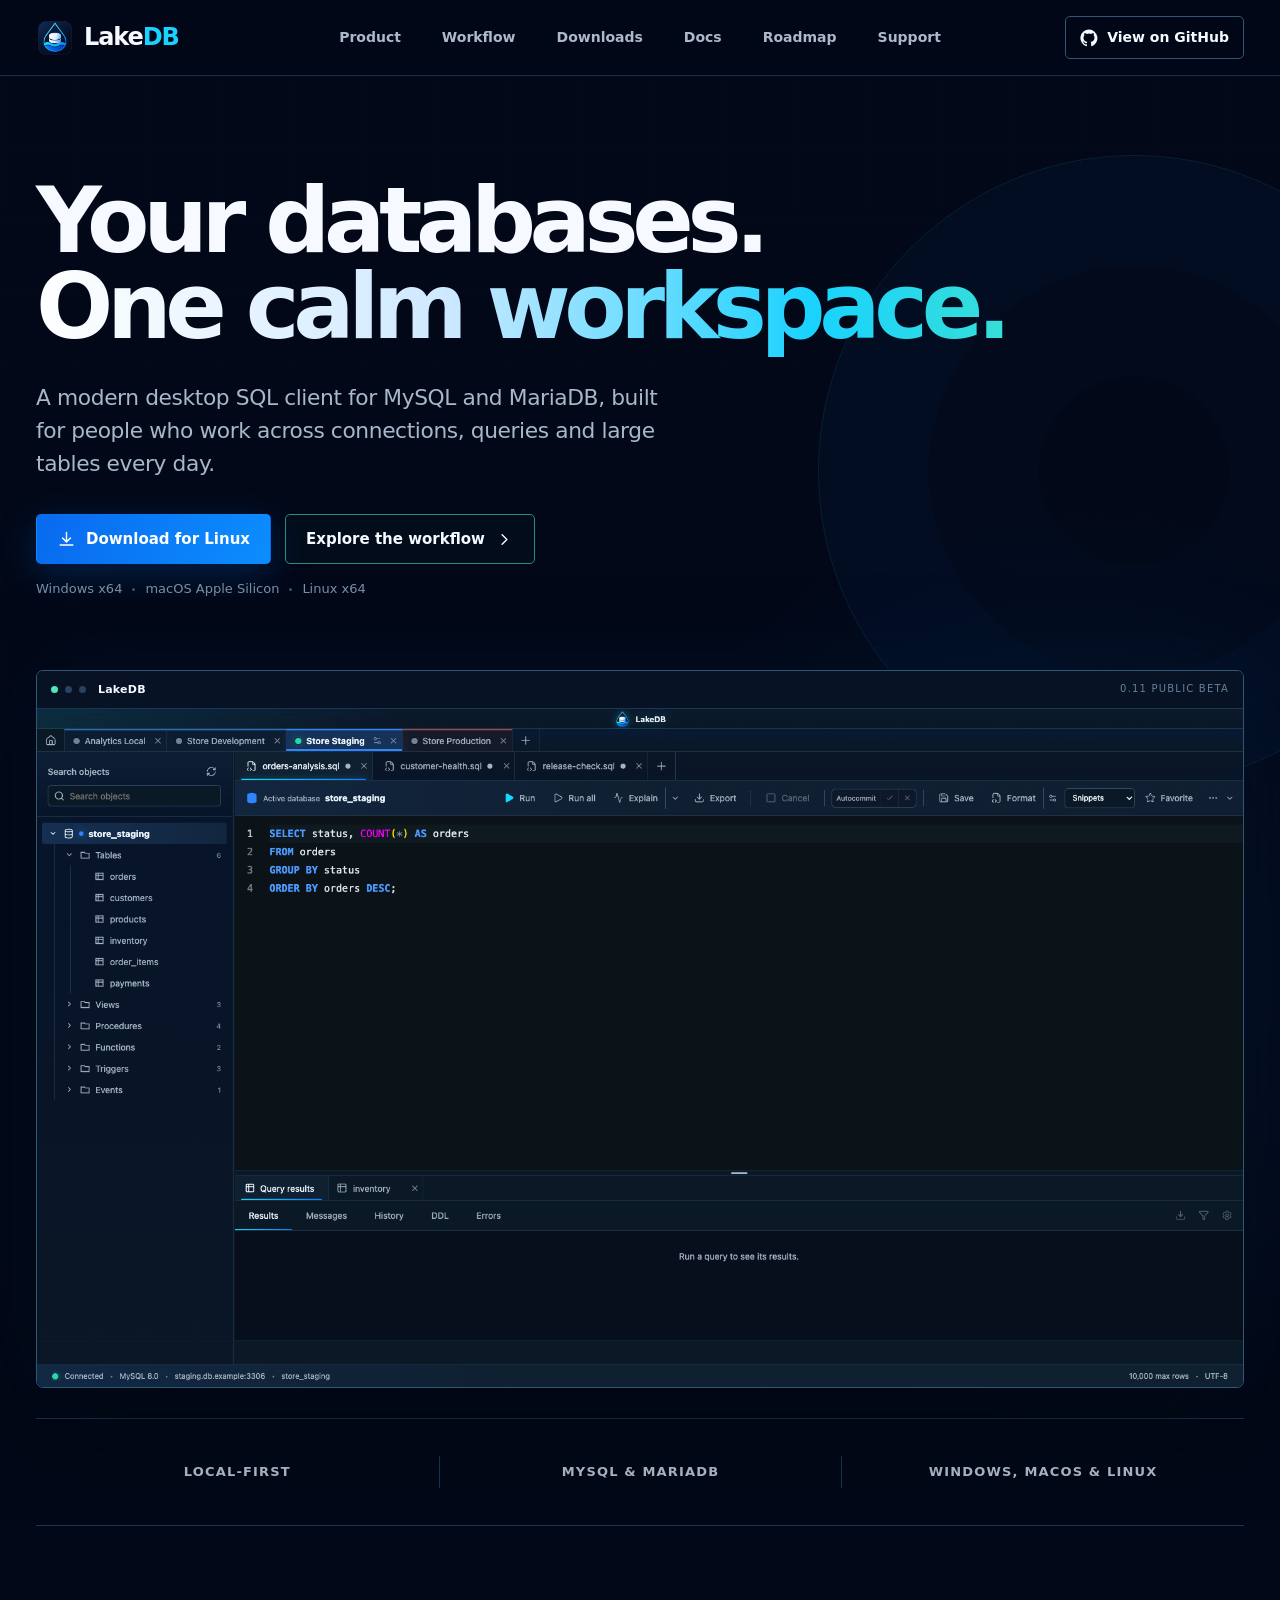
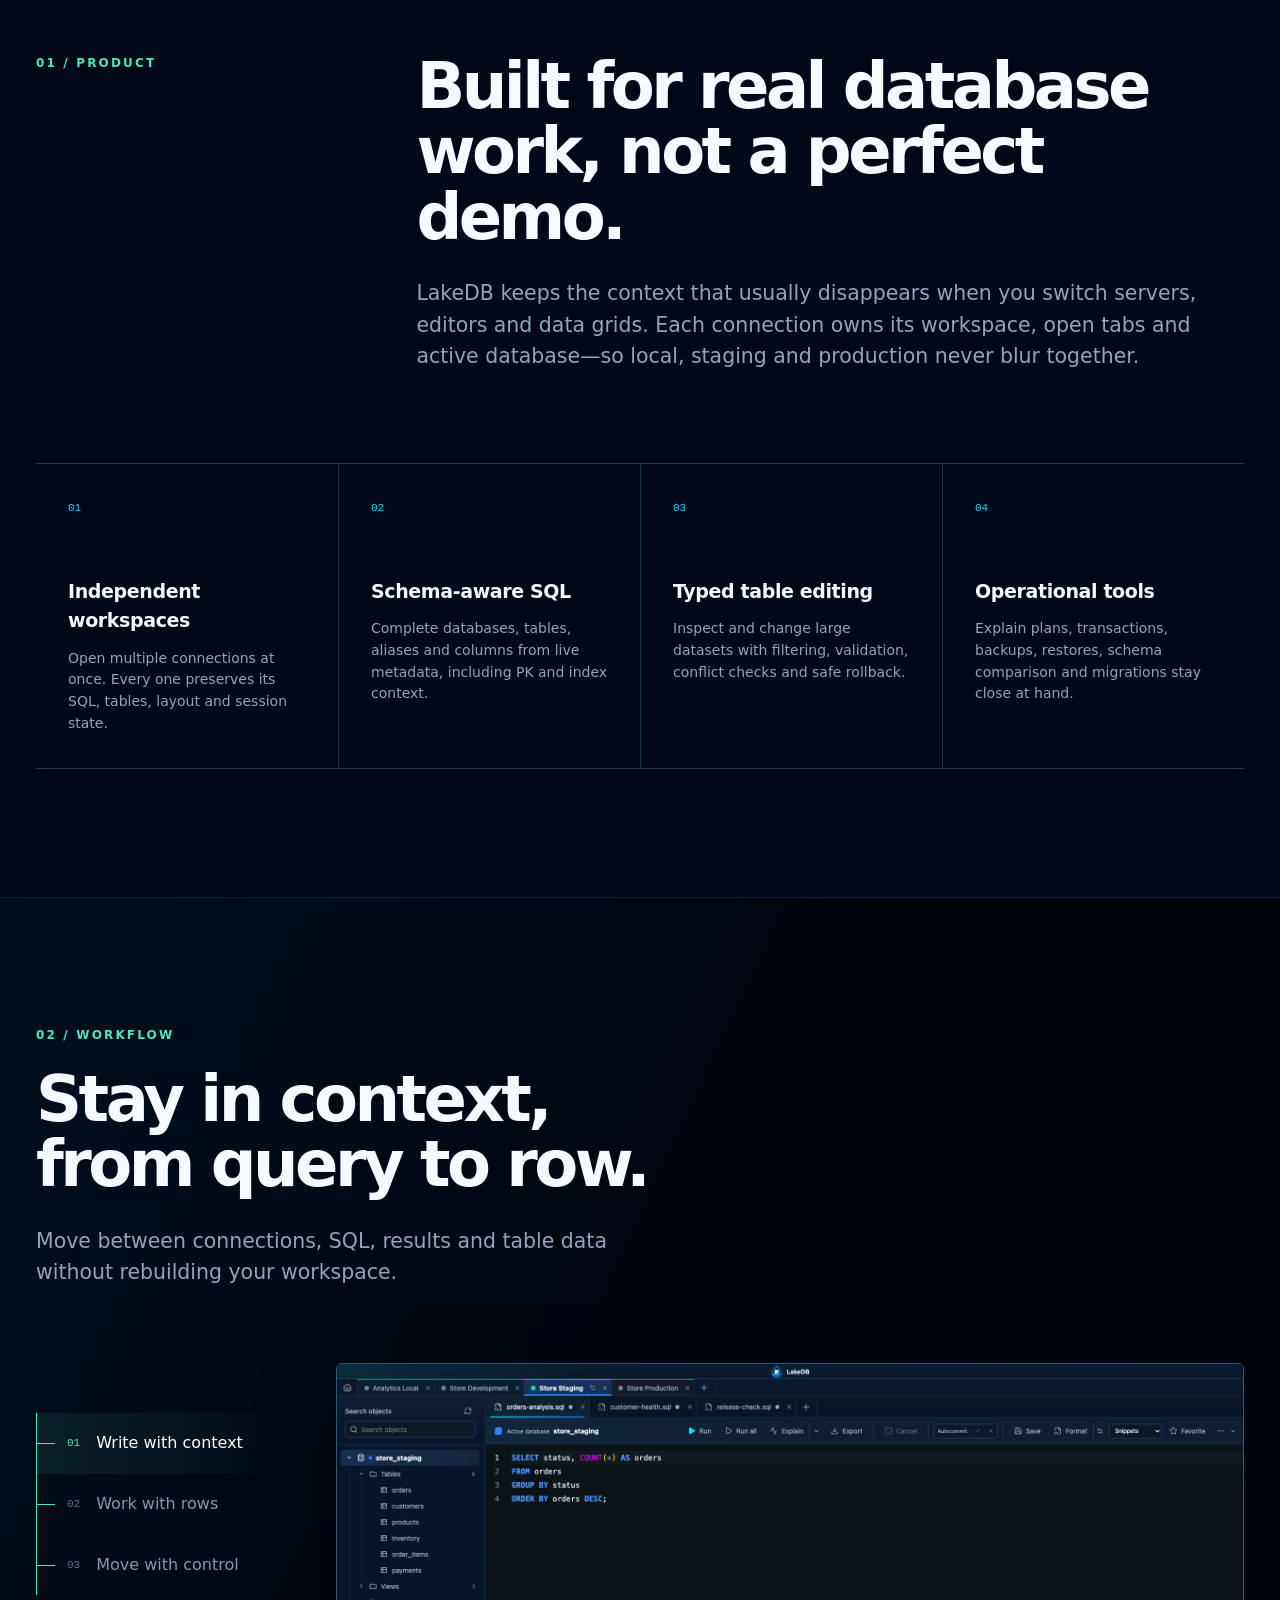
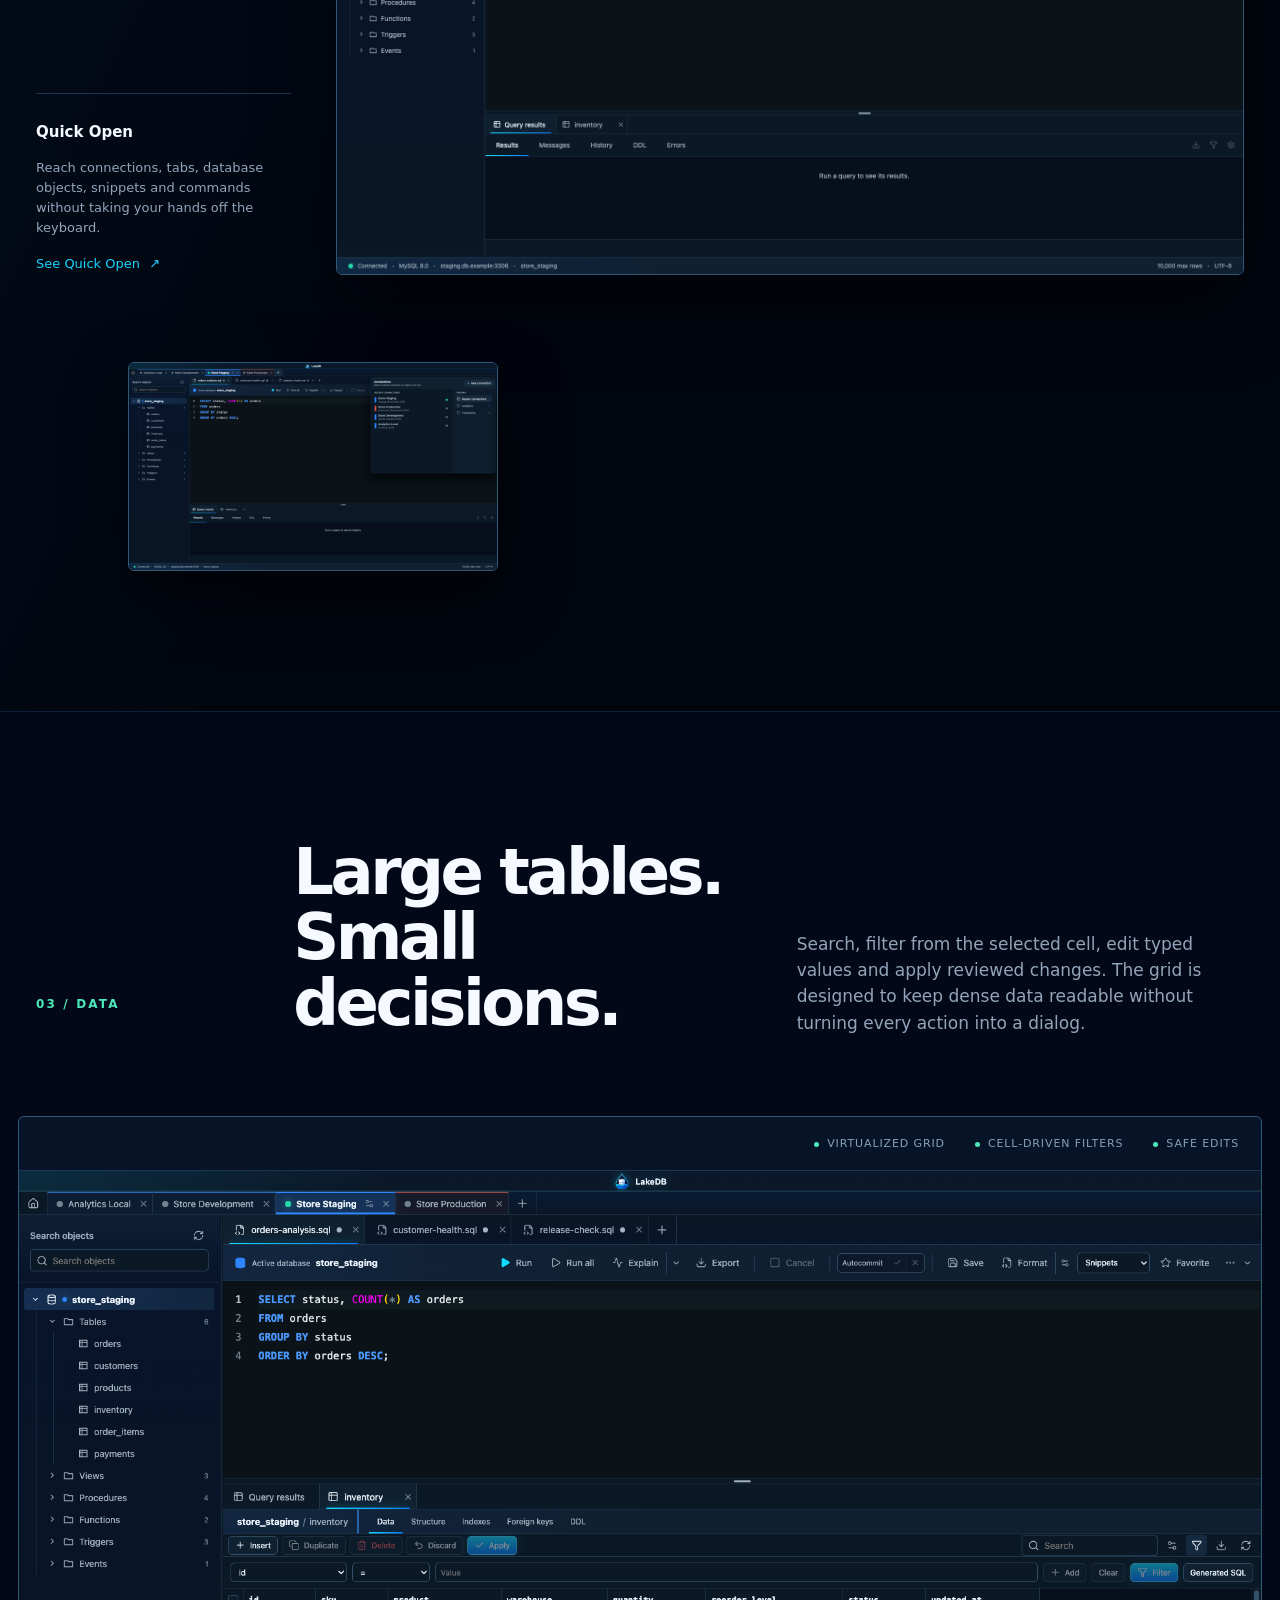
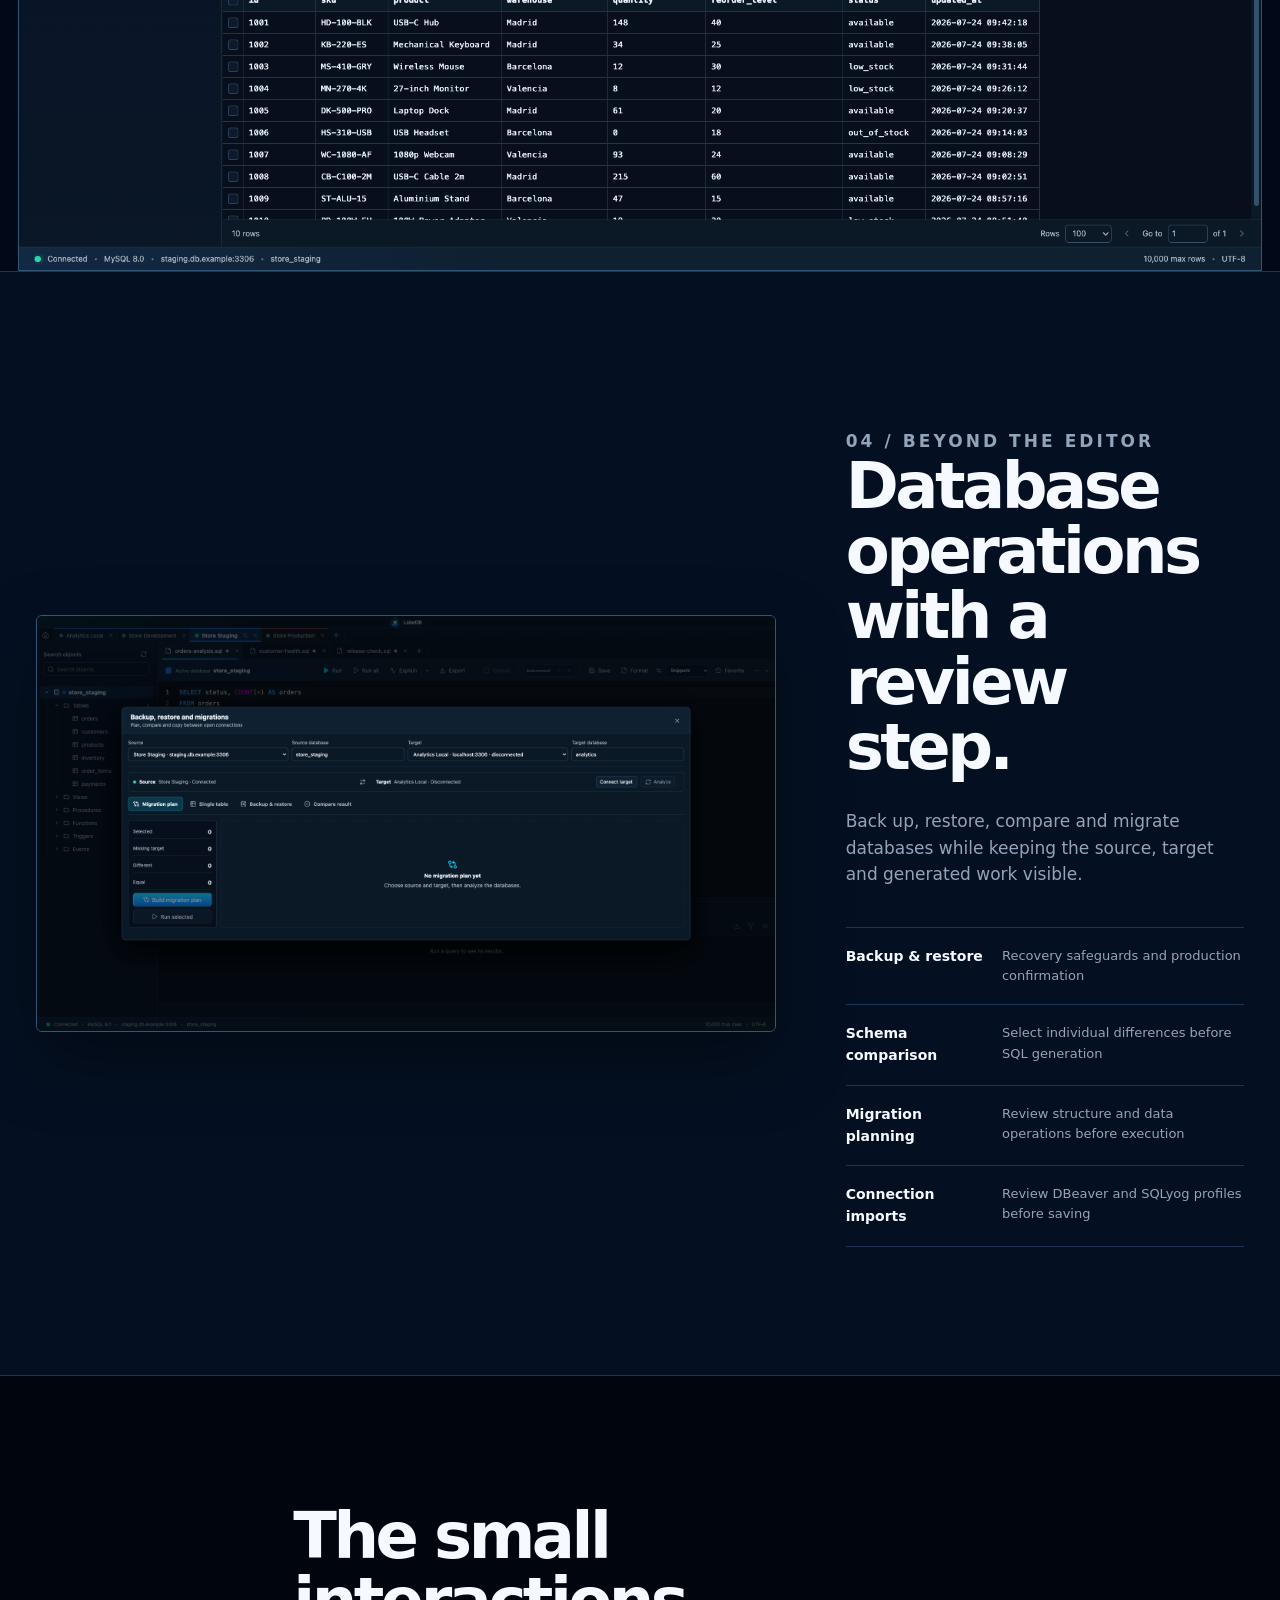
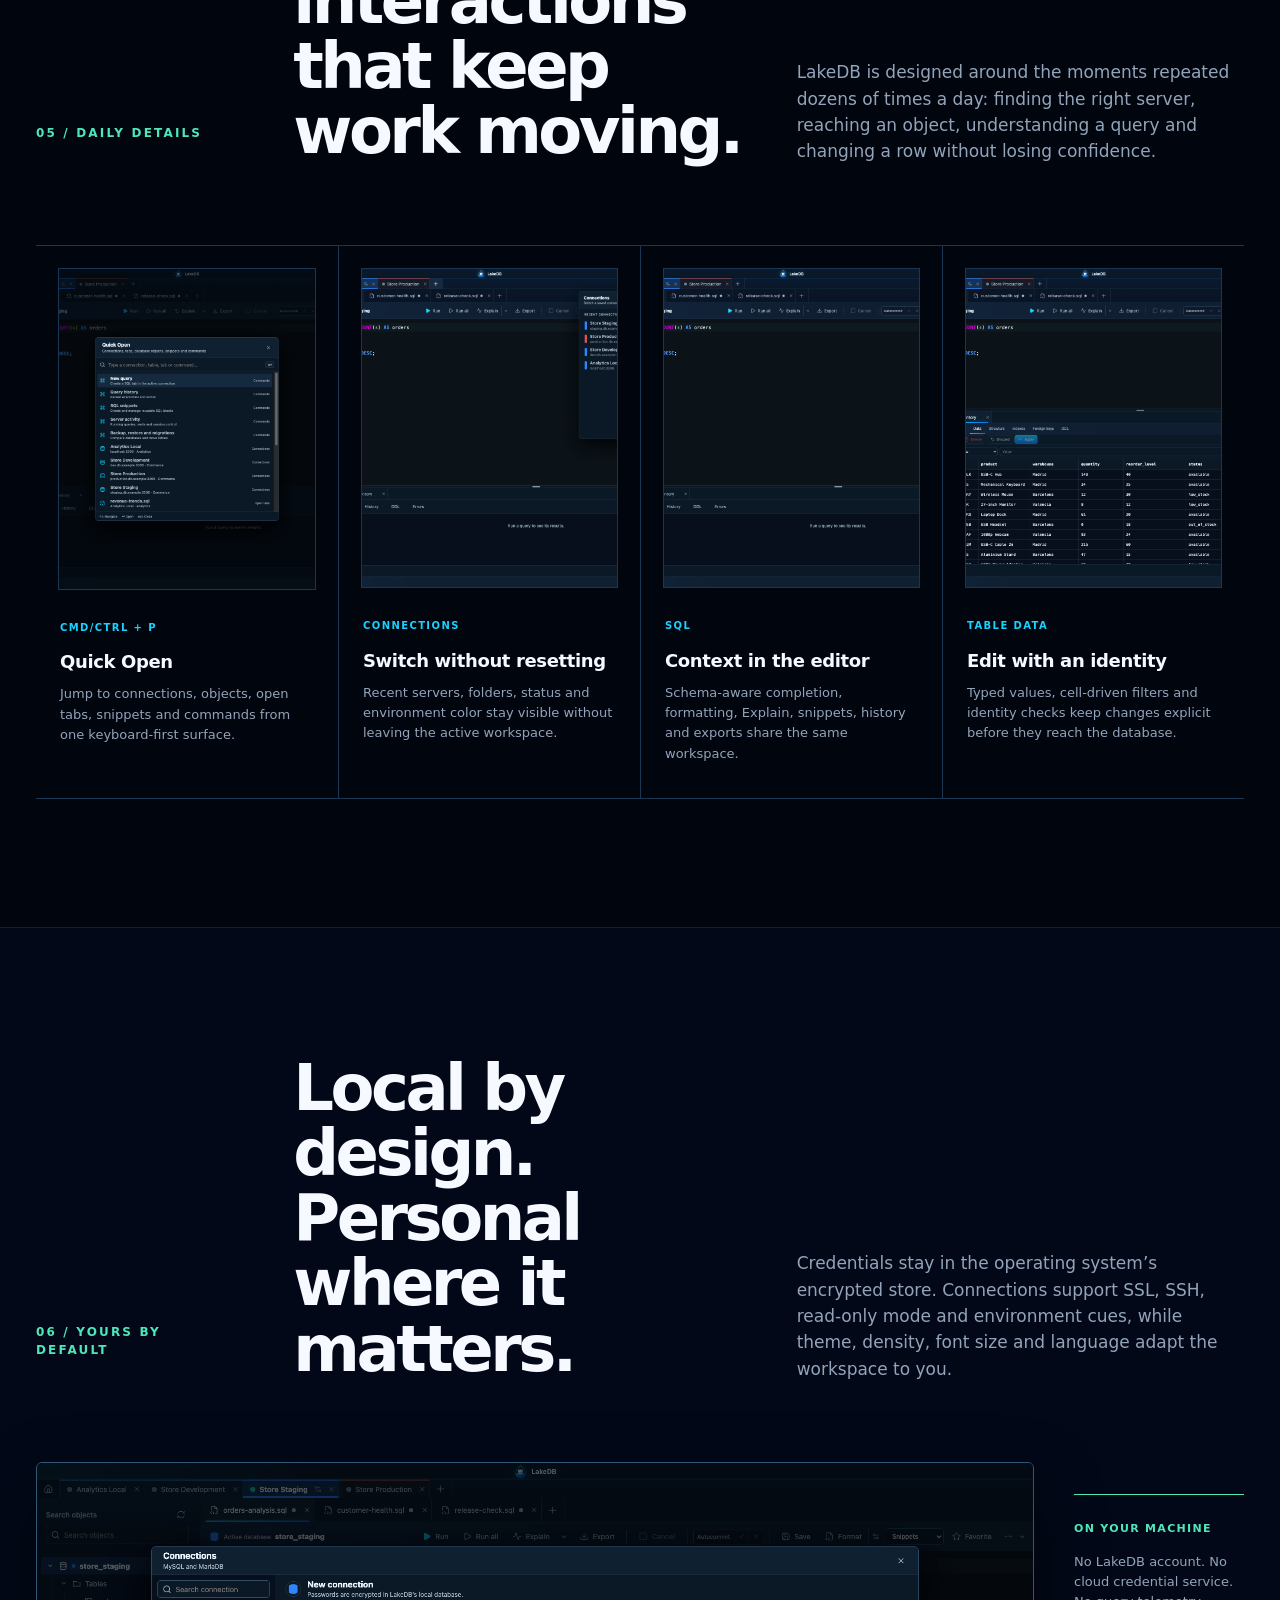
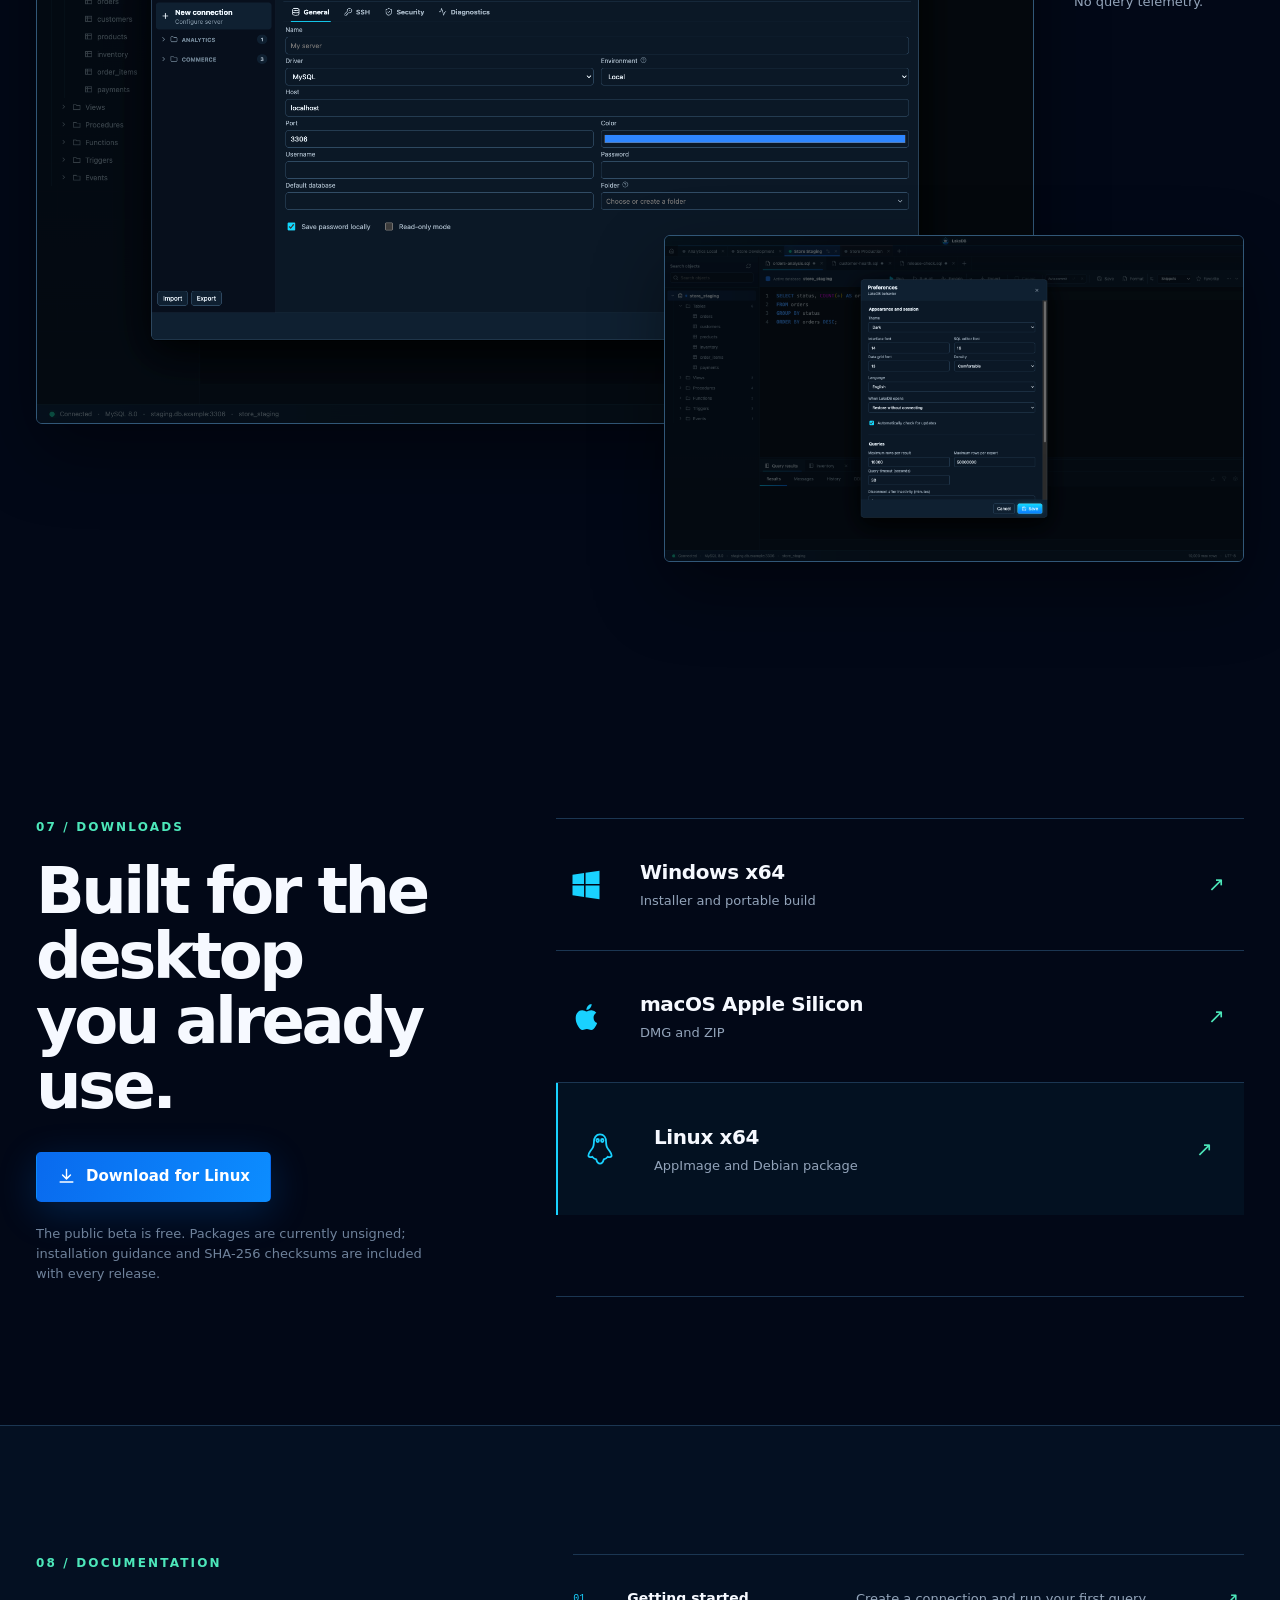
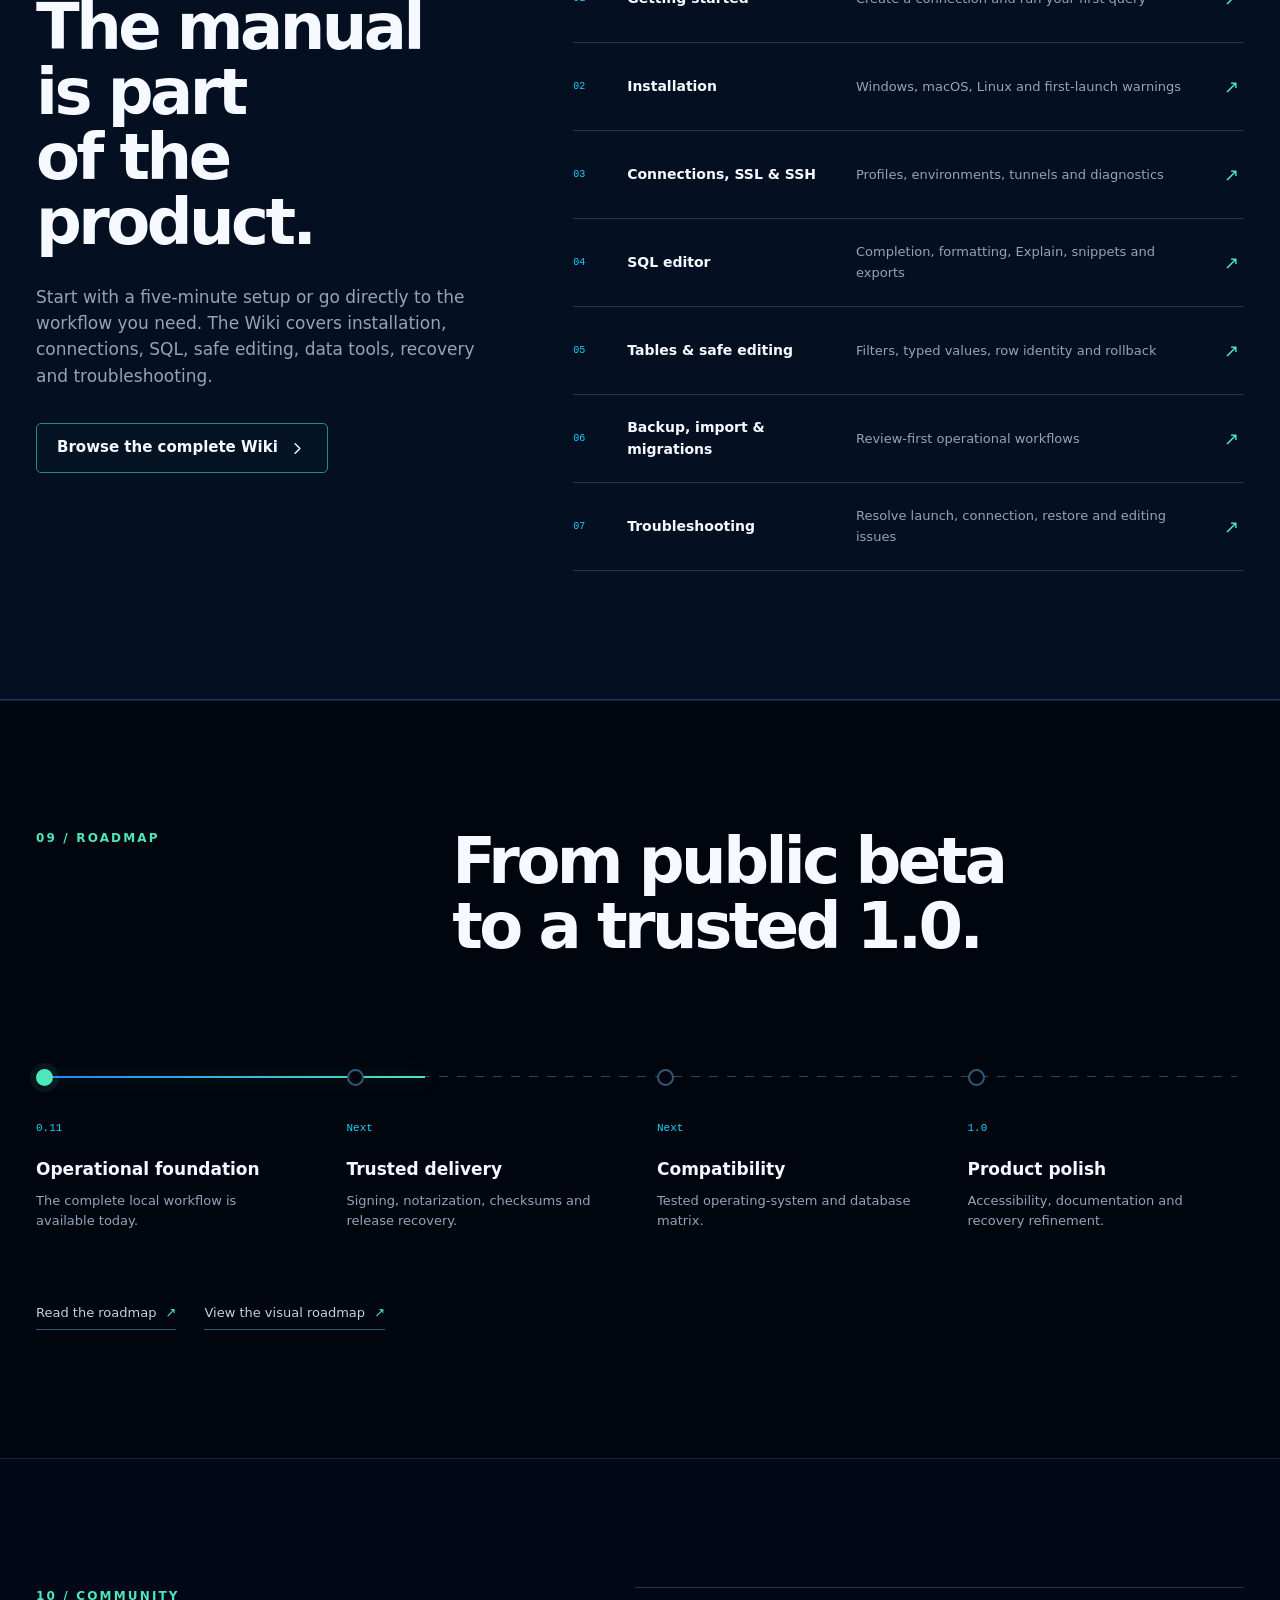
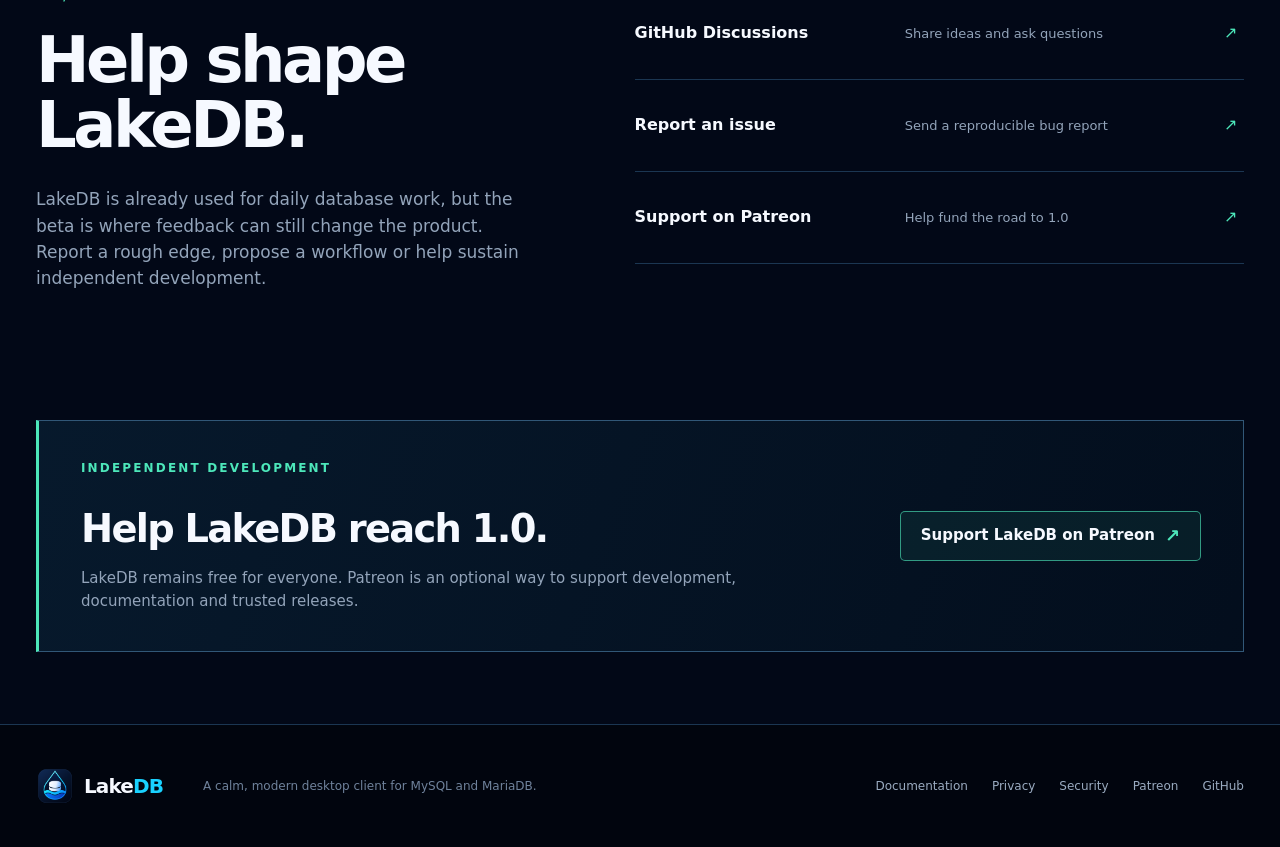
==== commit 6b43ac05: "docs: publish LakeDB 0.11.3 beta 2" ====
--- a/index.html
+++ b/index.html
@@ -90,7 +90,6 @@
           </div>
           <button class="media-button" type="button" data-lightbox="assets/screenshots/multitab.png" aria-label="Open the LakeDB workspace screenshot">
             <picture>
-              <source media="(max-width: 760px)" srcset="assets/screenshots/mobile/multitab-focus.png">
               <img src="assets/screenshots/multitab.png" alt="LakeDB with four independent connection workspaces and multiple SQL tabs" width="1920" height="1080">
             </picture>
           </button>
@@ -142,19 +141,18 @@
         </div>
         <div class="shell workflow-canvas" data-reveal>
           <div class="workflow-key">
-            <button class="workflow-step is-active" type="button" data-shot="assets/screenshots/multitab.png" data-mobile-shot="assets/screenshots/mobile/multitab-focus.png" data-alt="Multiple independent LakeDB connection workspaces">
+            <button class="workflow-step is-active" type="button" data-shot="assets/screenshots/multitab.png" data-alt="Multiple independent LakeDB connection workspaces">
               <span>01</span> Write with context
             </button>
-            <button class="workflow-step" type="button" data-shot="assets/screenshots/table-data.png" data-mobile-shot="assets/screenshots/mobile/table-data-focus.png" data-alt="Large editable table data grid in LakeDB">
+            <button class="workflow-step" type="button" data-shot="assets/screenshots/table-data.png" data-alt="Large editable table data grid in LakeDB">
               <span>02</span> Work with rows
             </button>
-            <button class="workflow-step" type="button" data-shot="assets/screenshots/database-tools.png" data-mobile-shot="assets/screenshots/mobile/database-tools-focus.png" data-alt="Backup, restore and migration tools in LakeDB">
+            <button class="workflow-step" type="button" data-shot="assets/screenshots/database-tools.png" data-alt="Backup, restore and migration tools in LakeDB">
               <span>03</span> Move with control
             </button>
           </div>
           <button class="workflow-screen media-button" type="button" data-lightbox="assets/screenshots/multitab.png" aria-label="Open active workflow screenshot">
             <picture>
-              <source media="(max-width: 760px)" srcset="assets/screenshots/mobile/multitab-focus.png" data-workflow-source>
               <img src="assets/screenshots/multitab.png" alt="Multiple independent LakeDB connection workspaces" width="1920" height="1080" data-workflow-image>
             </picture>
           </button>
@@ -165,7 +163,6 @@
           </div>
           <button class="connection-inset media-button" type="button" data-lightbox="assets/screenshots/connection-picker.png" aria-label="Open the connection picker screenshot">
             <picture>
-              <source media="(max-width: 760px)" srcset="assets/screenshots/mobile/connection-picker-focus.png">
               <img src="assets/screenshots/connection-picker.png" alt="LakeDB connection picker with recent servers and groups" width="1920" height="1080">
             </picture>
           </button>
@@ -186,7 +183,6 @@
           </div>
           <button class="media-button" type="button" data-lightbox="assets/screenshots/table-data.png" aria-label="Open table data screenshot">
             <picture>
-              <source media="(max-width: 760px)" srcset="assets/screenshots/mobile/table-data-focus.png">
               <img src="assets/screenshots/table-data.png" alt="LakeDB table grid with filtering controls and editable data" width="1920" height="1080">
             </picture>
           </button>
@@ -198,7 +194,6 @@
           <div class="tools-media" data-reveal>
             <button class="media-button" type="button" data-lightbox="assets/screenshots/database-tools.png" aria-label="Open database tools screenshot">
               <picture>
-                <source media="(max-width: 760px)" srcset="assets/screenshots/mobile/database-tools-focus.png">
                 <img src="assets/screenshots/database-tools.png" alt="LakeDB backup, restore, compare and migration workspace" width="1920" height="1080">
               </picture>
             </button>
@@ -226,25 +221,25 @@
         <div class="shell detail-gallery" data-reveal>
           <article>
             <button class="media-button" type="button" data-lightbox="assets/screenshots/quick-open.png" aria-label="Open Quick Open screenshot">
-              <img src="assets/screenshots/mobile/quick-open-focus.png" alt="Quick Open searches LakeDB connections, tabs, objects, snippets and commands" width="820" height="1080">
+              <img src="assets/screenshots/quick-open.png" alt="Quick Open searches LakeDB connections, tabs, objects, snippets and commands" width="1920" height="1080">
             </button>
             <div><span>Cmd/Ctrl + P</span><h3>Quick Open</h3><p>Jump to connections, objects, open tabs, snippets and commands from one keyboard-first surface.</p></div>
           </article>
           <article>
             <button class="media-button" type="button" data-lightbox="assets/screenshots/connection-picker.png" aria-label="Open connection picker screenshot">
-              <img src="assets/screenshots/mobile/connection-picker-focus.png" alt="Connection picker with recent servers and connection groups" width="900" height="1080">
+              <img src="assets/screenshots/connection-picker.png" alt="Connection picker with recent servers and connection groups" width="1920" height="1080">
             </button>
             <div><span>Connections</span><h3>Switch without resetting</h3><p>Recent servers, folders, status and environment color stay visible without leaving the active workspace.</p></div>
           </article>
           <article>
             <button class="media-button" type="button" data-lightbox="assets/screenshots/multitab.png" aria-label="Open SQL workspace screenshot">
-              <img src="assets/screenshots/mobile/multitab-focus.png" alt="SQL editor with schema context and independent tabs" width="820" height="1080">
+              <img src="assets/screenshots/multitab.png" alt="SQL editor with schema context and independent tabs" width="1920" height="1080">
             </button>
             <div><span>SQL</span><h3>Context in the editor</h3><p>Schema-aware completion, formatting, Explain, snippets, history and exports share the same workspace.</p></div>
           </article>
           <article>
             <button class="media-button" type="button" data-lightbox="assets/screenshots/table-data.png" aria-label="Open safe table editing screenshot">
-              <img src="assets/screenshots/mobile/table-data-focus.png" alt="Typed table editing with filters and buffered changes" width="900" height="1080">
+              <img src="assets/screenshots/table-data.png" alt="Typed table editing with filters and buffered changes" width="1920" height="1080">
             </button>
             <div><span>Table data</span><h3>Edit with an identity</h3><p>Typed values, cell-driven filters and identity checks keep changes explicit before they reach the database.</p></div>
           </article>
@@ -260,13 +255,11 @@
         <div class="shell personal-gallery" data-reveal>
           <button class="media-button personal-primary" type="button" data-lightbox="assets/screenshots/new-connection.png" aria-label="Open new connection screenshot">
             <picture>
-              <source media="(max-width: 760px)" srcset="assets/screenshots/mobile/new-connection-focus.png">
               <img src="assets/screenshots/new-connection.png" alt="LakeDB connection editor with General, SSH, Security and Diagnostics sections" width="1920" height="1080">
             </picture>
           </button>
           <button class="media-button personal-secondary" type="button" data-lightbox="assets/screenshots/preferences.png" aria-label="Open preferences screenshot">
             <picture>
-              <source media="(max-width: 760px)" srcset="assets/screenshots/mobile/preferences-focus.png">
               <img src="assets/screenshots/preferences.png" alt="LakeDB preferences for appearance, language, editor and updates" width="1920" height="1080">
             </picture>
           </button>
--- a/site.css
+++ b/site.css
@@ -728,12 +728,11 @@
   .capability-rail article + article { border-left: 0; border-top: 1px solid var(--line); }
   .capability-rail h3 { margin-top: 38px; }
   .workflow-canvas { min-height: 0; margin-top: 48px; padding: 0; }
-  .workflow-key { position: static; width: 100%; display: flex; overflow-x: auto; border: 0; border-bottom: 1px solid var(--line); scrollbar-width: none; }
-  .workflow-key::-webkit-scrollbar { display: none; }
-  .workflow-step { flex: 0 0 auto; width: auto; min-width: 190px; padding: 15px 14px; }
+  .workflow-key { position: static; width: 100%; display: grid; grid-template-columns: repeat(3, minmax(0, 1fr)); overflow: visible; border: 0; border-bottom: 1px solid var(--line); }
+  .workflow-step { width: 100%; min-width: 0; align-items: flex-start; gap: 7px; padding: 14px 8px; font-size: 11px; line-height: 1.35; }
   .workflow-step::before { display: none; }
   .workflow-screen { margin-top: 16px; }
-  .workflow-screen img { width: 100%; min-height: 0; aspect-ratio: auto; object-fit: contain; }
+  .workflow-screen img { width: 100%; min-height: 0; aspect-ratio: 16/9; object-fit: contain; }
   .workflow-detail { position: static; width: 100%; margin-top: 28px; }
   .connection-inset { position: static; width: 84%; margin: 30px 0 0 auto; }
   .connection-inset img { width: 100%; aspect-ratio: auto; object-fit: contain; }
@@ -746,12 +745,13 @@
   .tools-media img { width: 100%; min-height: 0; aspect-ratio: auto; object-fit: contain; }
   .plain-list li { grid-template-columns: 1fr; gap: 5px; }
   .detail-gallery { grid-template-columns: 1fr; margin-top: 52px; }
-  .detail-gallery article { display: grid; grid-template-columns: minmax(0, .85fr) minmax(0, 1.15fr); gap: 18px; padding: 18px 0; }
+  .detail-gallery article { display: block; padding: 26px 0; }
   .detail-gallery article + article, .detail-gallery article:nth-child(3), .detail-gallery article:nth-child(4) { border-left: 0; border-top: 1px solid var(--line); }
-  .detail-gallery img { aspect-ratio: 3/4; }
-  .detail-gallery article > div { align-self: center; padding: 0 12px 0 0; }
-  .detail-gallery h3 { font-size: 16px; }
-  .detail-gallery p { font-size: 12px; }
+  .detail-gallery .media-button { width: 100%; }
+  .detail-gallery img { aspect-ratio: 16/9; object-fit: contain; }
+  .detail-gallery article > div { padding: 22px 4px 4px; }
+  .detail-gallery h3 { margin-top: 9px; font-size: 20px; }
+  .detail-gallery p { max-width: 34rem; font-size: 14px; line-height: 1.65; }
   .personal-gallery { min-height: 570px; margin-top: 50px; padding: 0; }
   .personal-primary { width: calc(100vw - 32px); }
   .personal-primary img { width: 100%; min-height: 0; aspect-ratio: auto; object-fit: contain; }
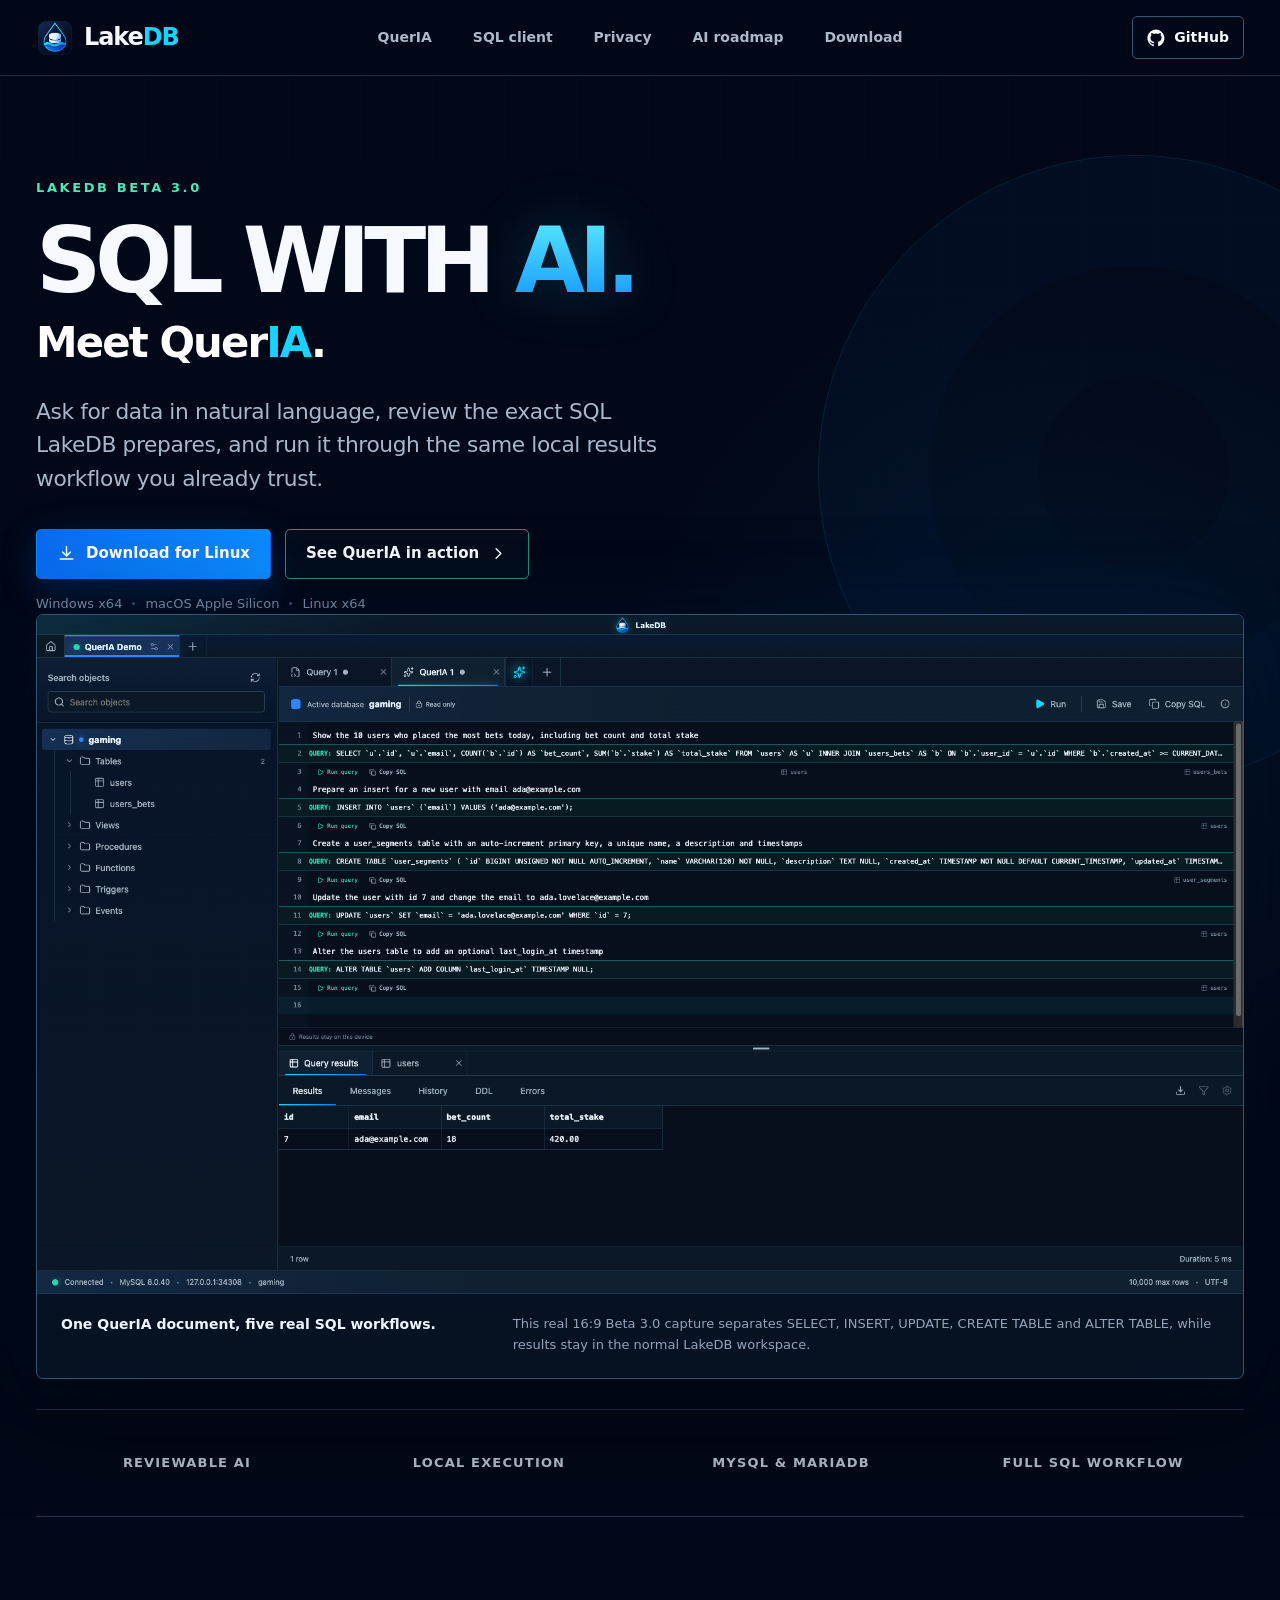
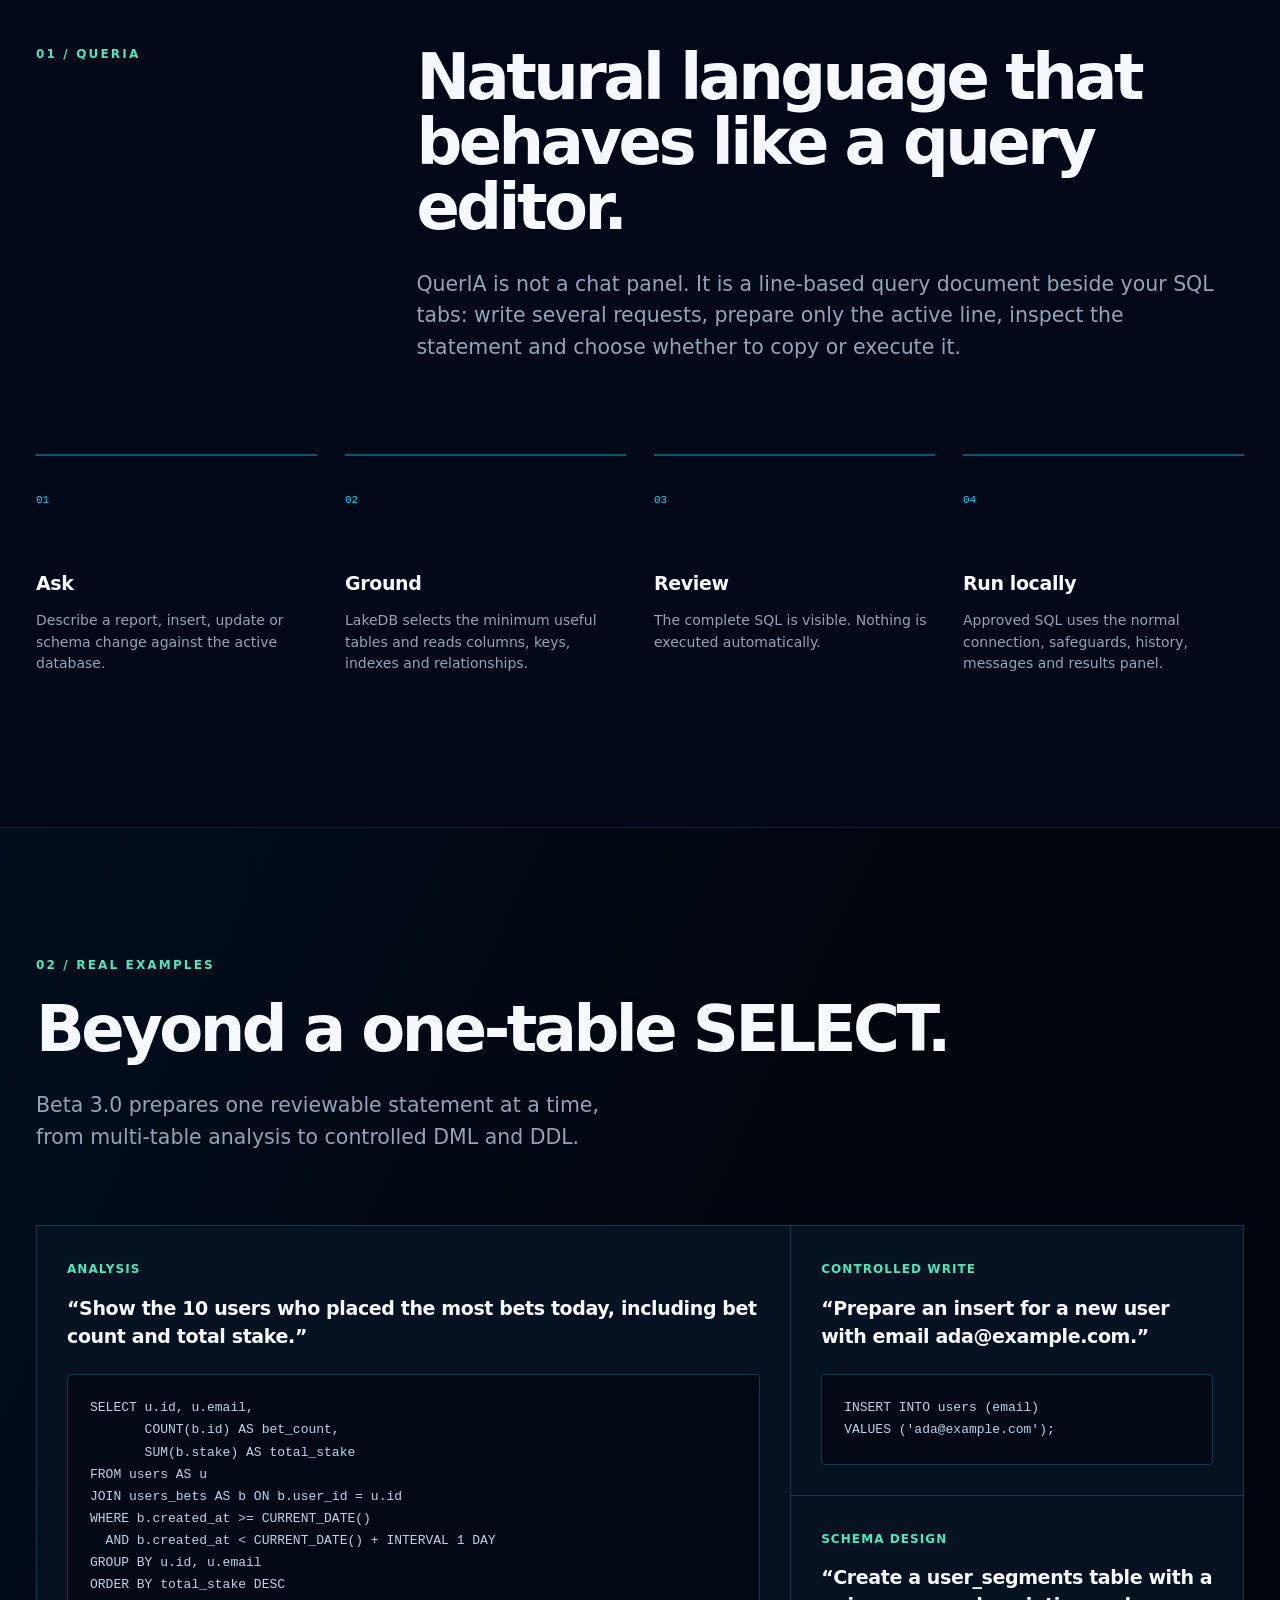
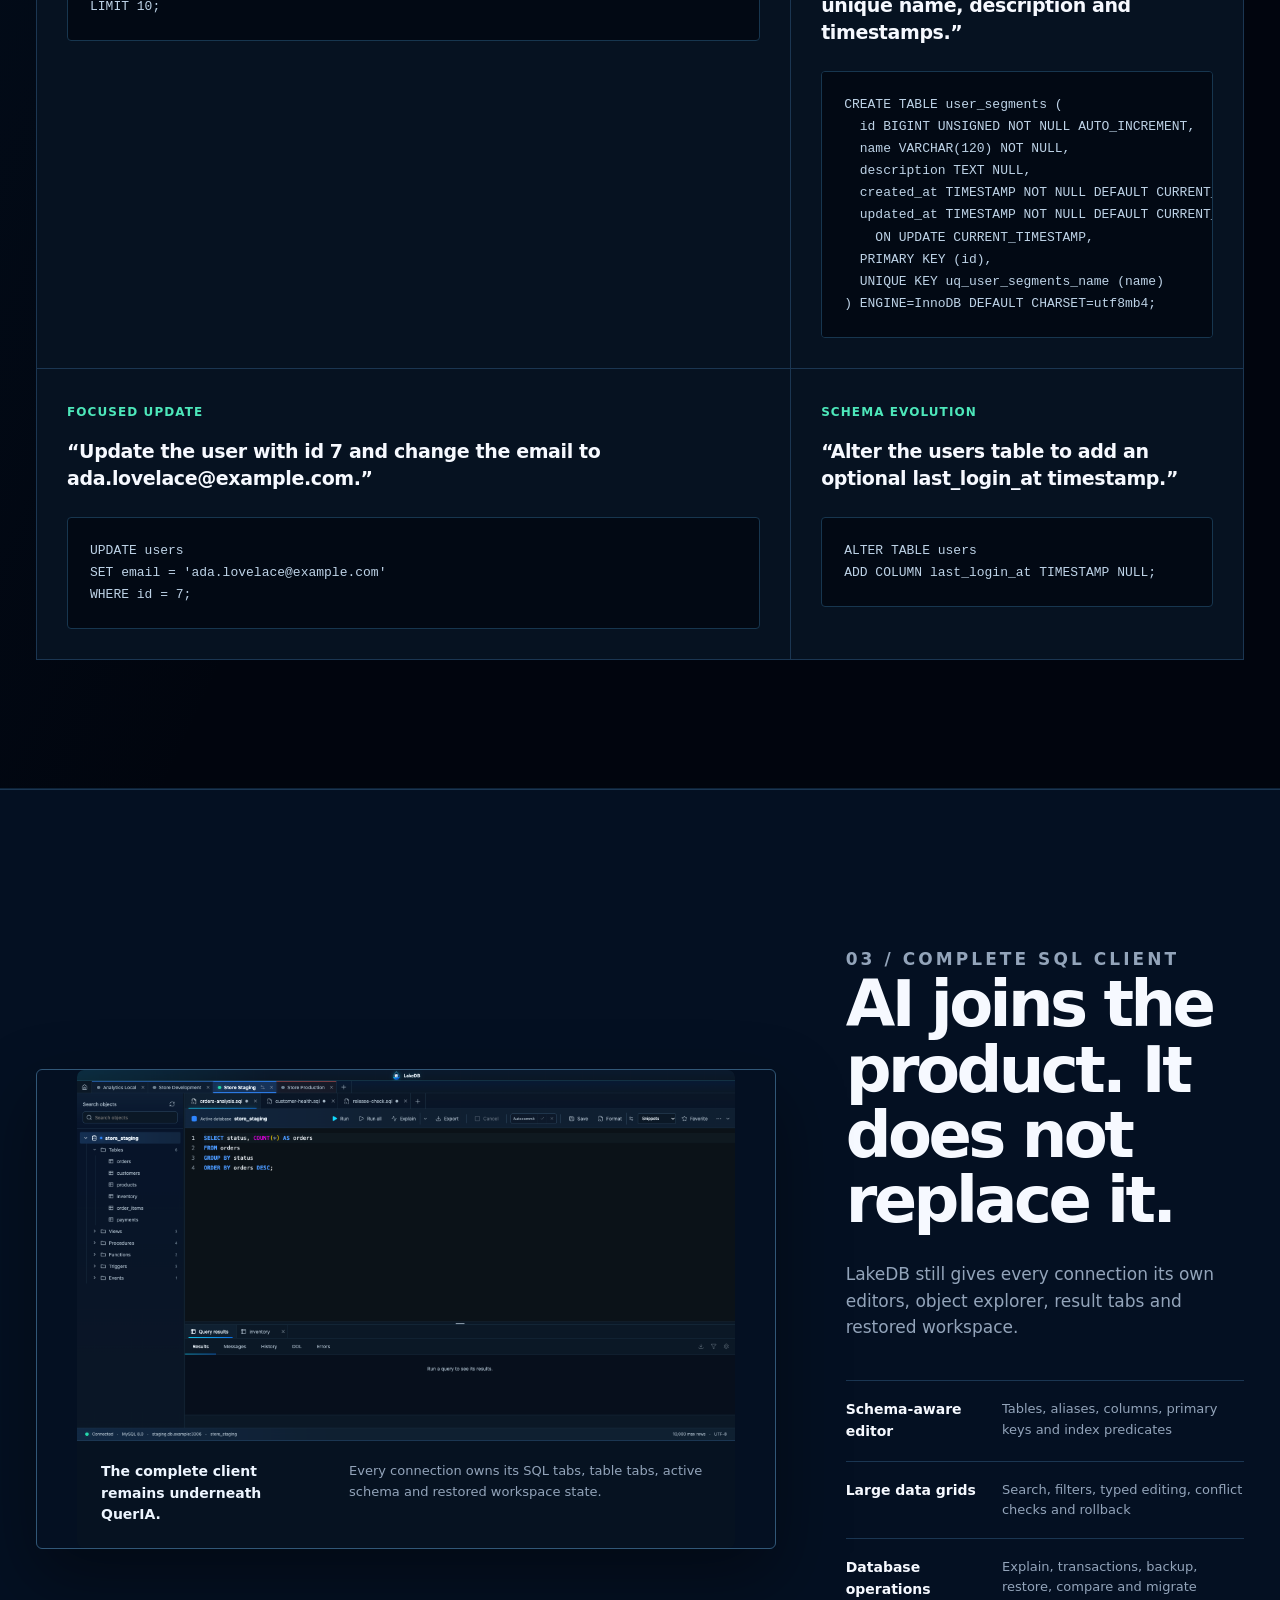
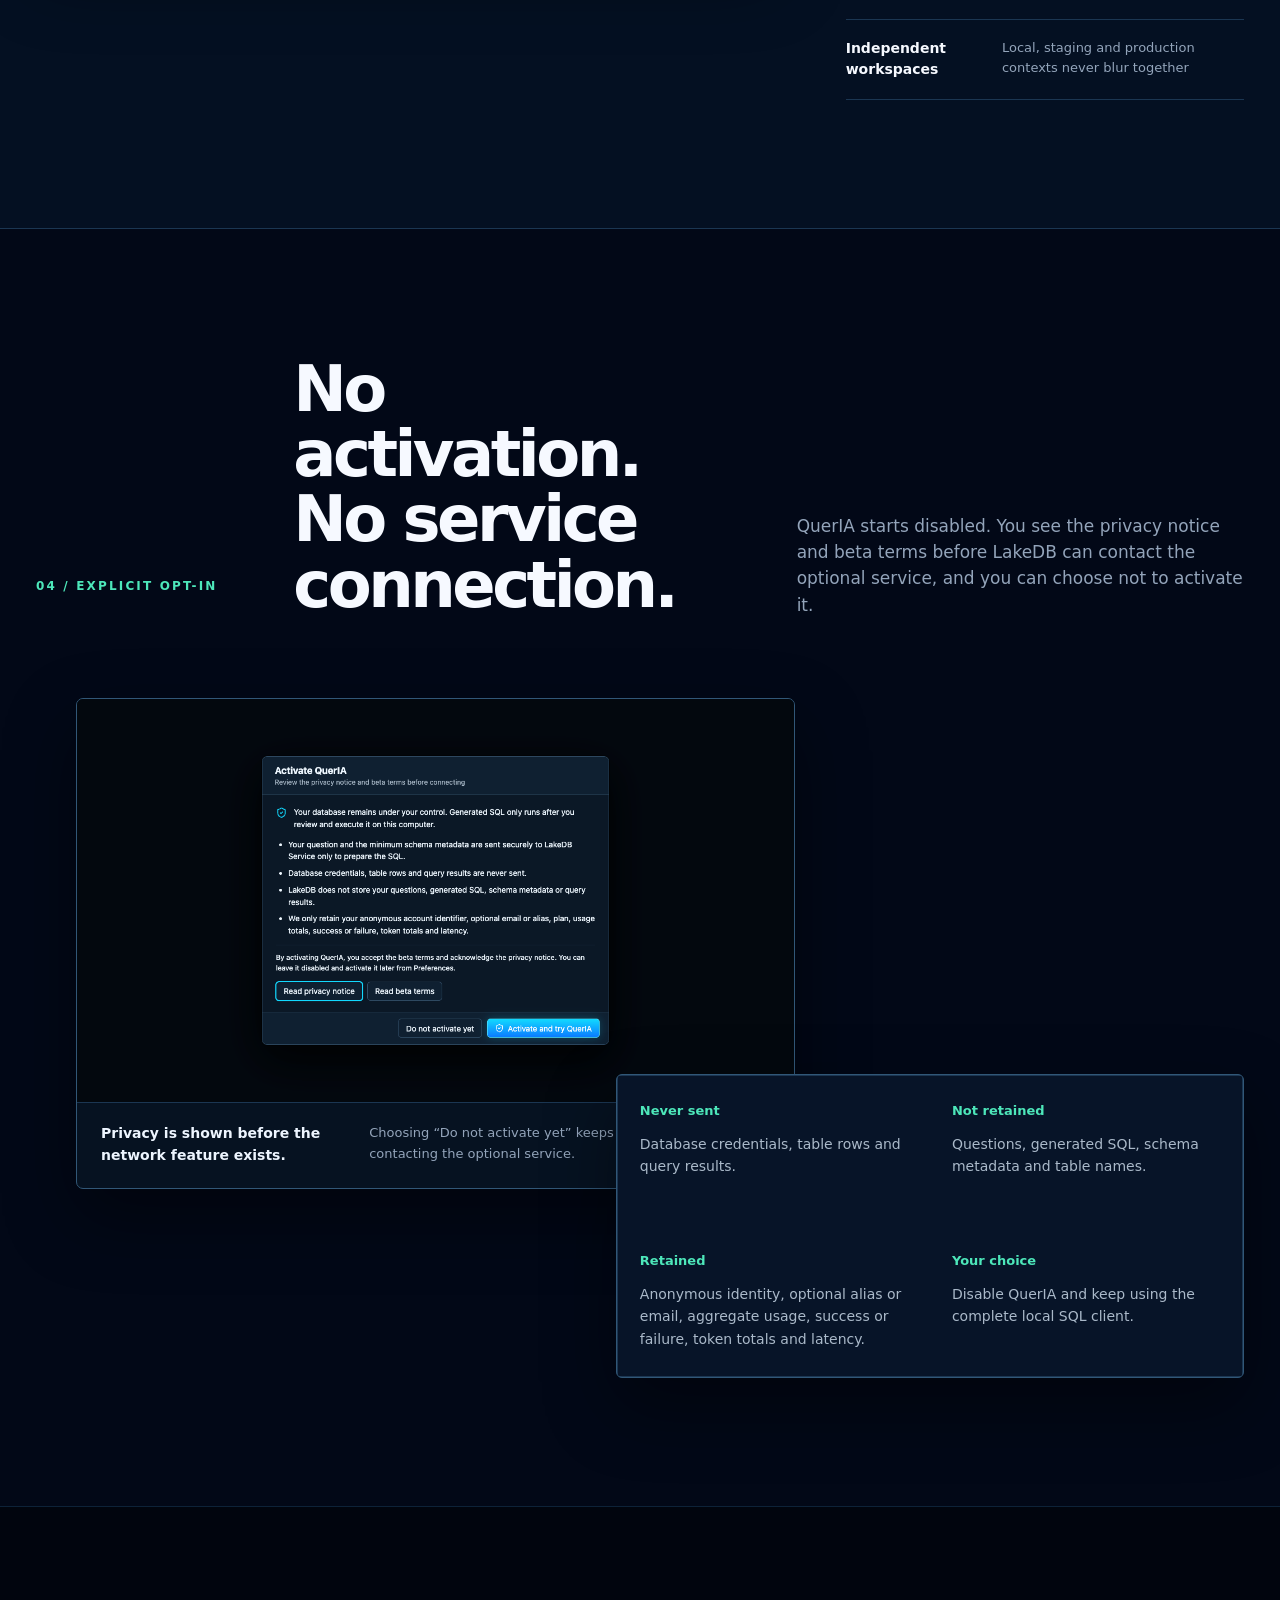
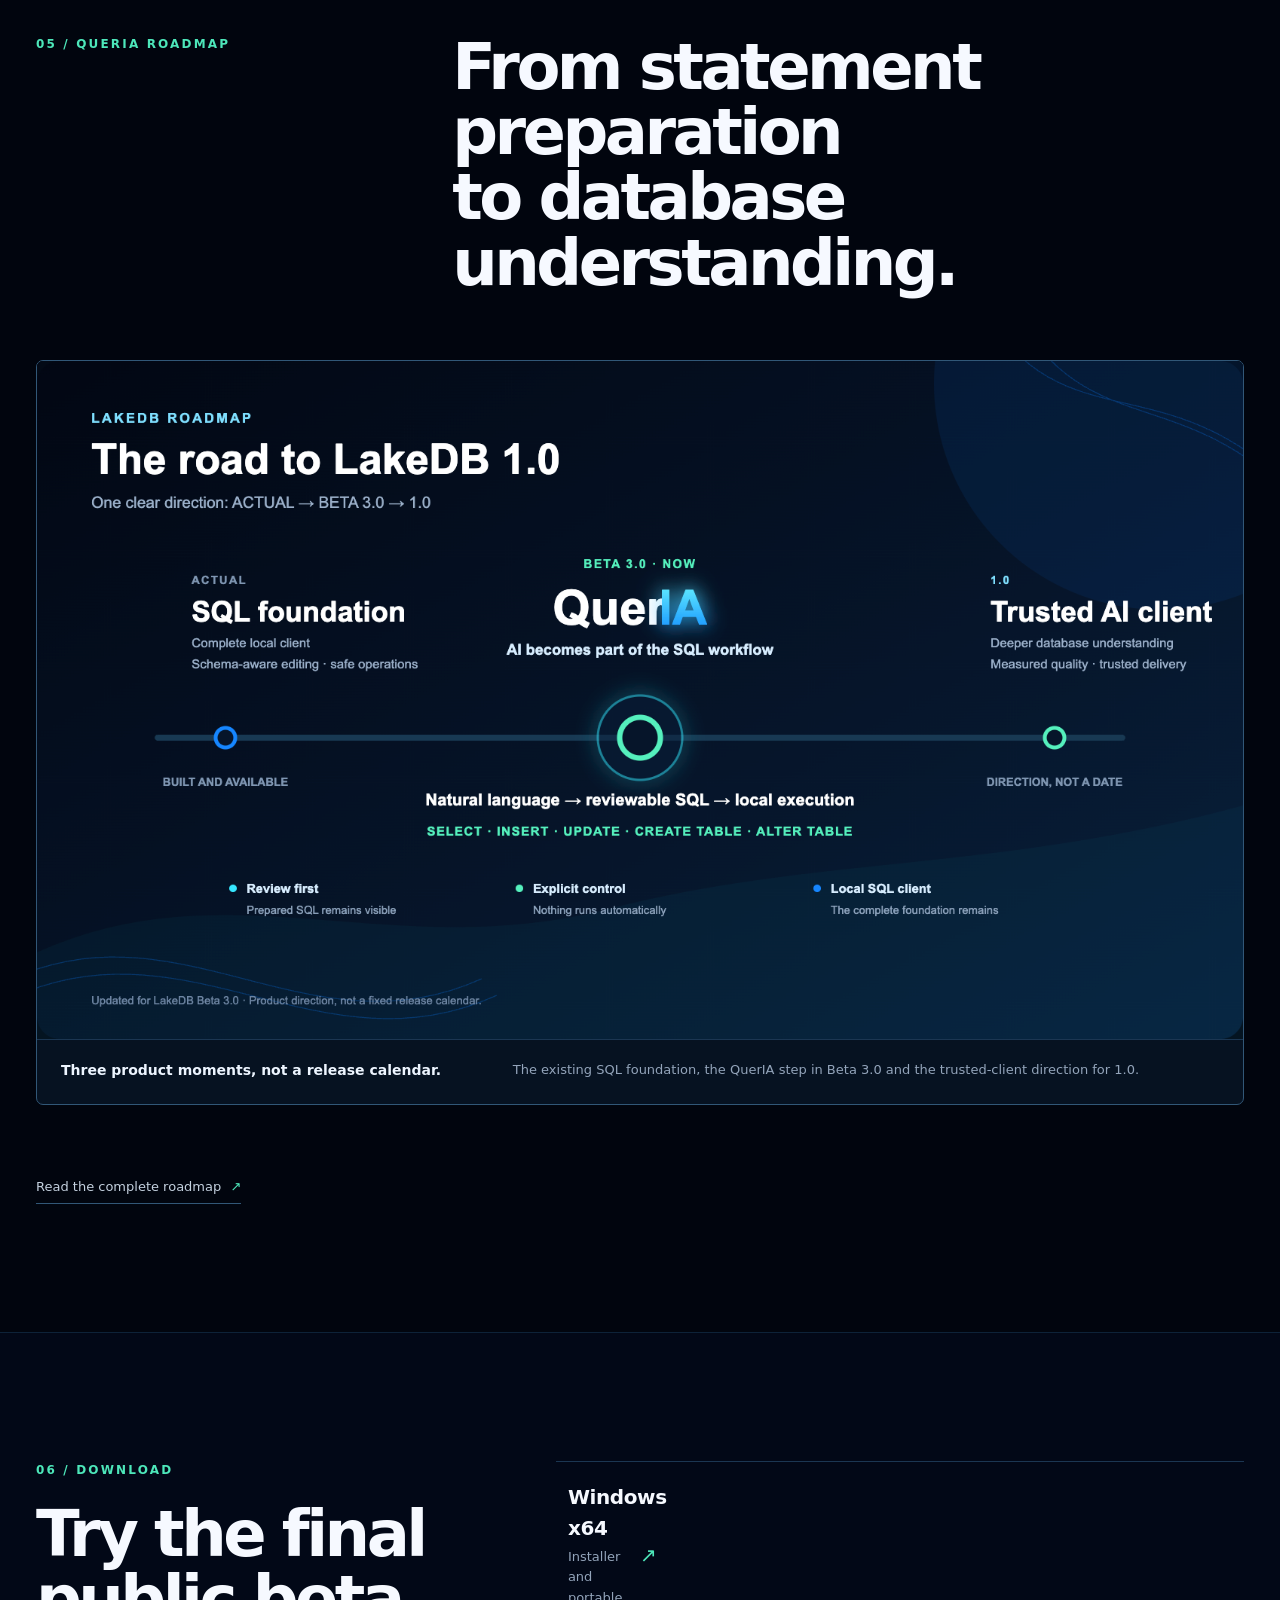
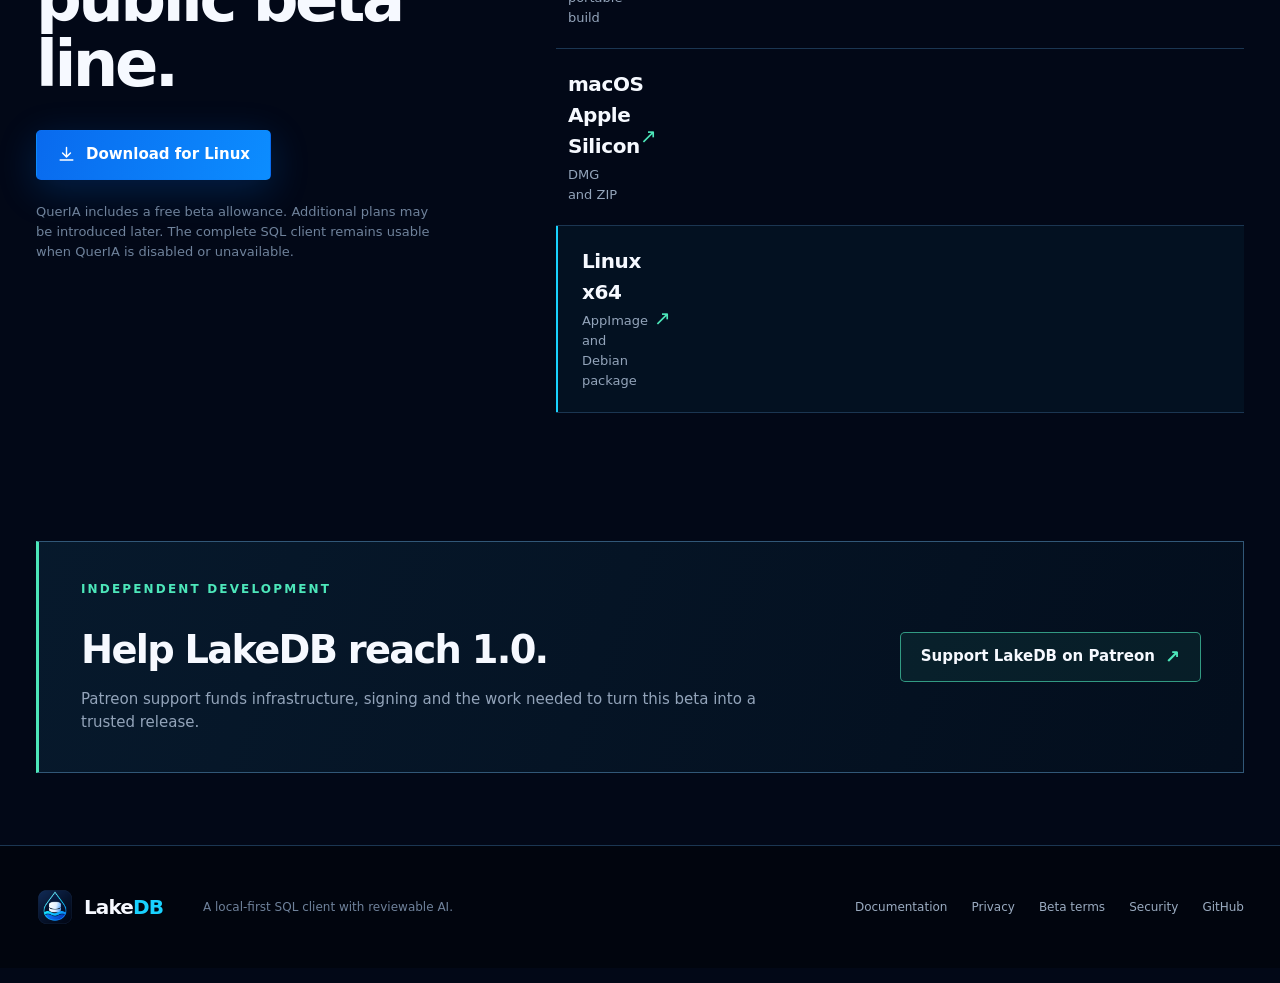
==== commit 5fcc9f51: "docs: publish LakeDB Beta 3.0" ====
--- a/index.html
+++ b/index.html
@@ -5,19 +5,19 @@
     <meta name="viewport" content="width=device-width, initial-scale=1">
     <meta name="theme-color" content="#020817">
     <meta name="color-scheme" content="dark">
-    <title>LakeDB — Your databases. One calm workspace.</title>
-    <meta name="description" content="A modern desktop SQL client for MySQL and MariaDB. Work across connections, queries and large tables without losing context.">
+    <title>LakeDB — The SQL client with QuerIA</title>
+    <meta name="description" content="A local-first MySQL and MariaDB desktop client with reviewable natural-language SQL, schema-aware completion and complete database tools.">
     <link rel="canonical" href="https://davlagohern.github.io/LakeDB/">
     <link rel="icon" href="assets/lakedb-app-icon.png">
     <meta property="og:type" content="website">
-    <meta property="og:title" content="LakeDB — Your databases. One calm workspace.">
-    <meta property="og:description" content="A modern desktop SQL client for MySQL and MariaDB on Windows, macOS and Linux.">
+    <meta property="og:title" content="LakeDB Beta 3.0 — Meet QuerIA">
+    <meta property="og:description" content="Ask in natural language, review the SQL and run it locally from a complete SQL client.">
     <meta property="og:url" content="https://davlagohern.github.io/LakeDB/">
-    <meta property="og:image" content="https://raw.githubusercontent.com/DavLagoHern/LakeDB/main/assets/social/patreon/welcome-post-1920x1080.png">
+    <meta property="og:image" content="https://raw.githubusercontent.com/DavLagoHern/LakeDB/main/assets/social/patreon/queria-beta-release-1920x1080.png">
     <meta name="twitter:card" content="summary_large_image">
-    <meta name="twitter:title" content="LakeDB — Your databases. One calm workspace.">
-    <meta name="twitter:description" content="A modern desktop SQL client for MySQL and MariaDB.">
-    <meta name="twitter:image" content="https://raw.githubusercontent.com/DavLagoHern/LakeDB/main/assets/social/patreon/welcome-post-1920x1080.png">
+    <meta name="twitter:title" content="LakeDB Beta 3.0 — Meet QuerIA">
+    <meta name="twitter:description" content="A complete SQL client with reviewable natural-language SQL.">
+    <meta name="twitter:image" content="https://raw.githubusercontent.com/DavLagoHern/LakeDB/main/assets/social/patreon/queria-beta-release-1920x1080.png">
     <link rel="stylesheet" href="site.css">
     <script type="application/ld+json">
       {
@@ -26,14 +26,10 @@
         "name": "LakeDB",
         "applicationCategory": "DeveloperApplication",
         "operatingSystem": "Windows 64-bit, macOS Apple Silicon, Linux 64-bit",
-        "description": "A modern desktop SQL client for MySQL and MariaDB.",
-        "softwareVersion": "0.11 Beta",
+        "description": "A local-first MySQL and MariaDB desktop client with reviewable natural-language SQL.",
+        "softwareVersion": "Beta 3.0",
         "downloadUrl": "https://github.com/DavLagoHern/LakeDB/releases/latest",
-        "offers": {
-          "@type": "Offer",
-          "price": "0",
-          "priceCurrency": "EUR"
-        }
+        "offers": { "@type": "Offer", "price": "0", "priceCurrency": "EUR" }
       }
     </script>
   </head>
@@ -50,16 +46,15 @@
           <span></span><span></span>
         </button>
         <nav class="site-nav" aria-label="Primary navigation" data-nav>
-          <a href="#product">Product</a>
-          <a href="#workflow">Workflow</a>
-          <a href="#downloads">Downloads</a>
-          <a href="#docs">Docs</a>
-          <a href="#roadmap">Roadmap</a>
-          <a href="#support">Support</a>
+          <a href="#queria">QuerIA</a>
+          <a href="#sql-client">SQL client</a>
+          <a href="#privacy">Privacy</a>
+          <a href="#ai-roadmap">AI roadmap</a>
+          <a href="#downloads">Download</a>
         </nav>
-        <a class="header-action" href="https://github.com/DavLagoHern/LakeDB" target="_blank" rel="noreferrer" aria-label="View LakeDB on GitHub">
+        <a class="header-action" href="https://github.com/DavLagoHern/LakeDB" target="_blank" rel="noreferrer">
           <svg aria-hidden="true" viewBox="0 0 24 24"><path d="M12 .7a11.5 11.5 0 0 0-3.64 22.4c.58.1.79-.25.79-.56v-2.23c-3.22.7-3.9-1.37-3.9-1.37-.53-1.34-1.29-1.7-1.29-1.7-1.05-.72.08-.7.08-.7 1.16.08 1.78 1.2 1.78 1.2 1.04 1.77 2.71 1.26 3.37.96.1-.75.4-1.26.74-1.55-2.57-.29-5.27-1.28-5.27-5.68 0-1.26.45-2.28 1.19-3.09-.12-.29-.52-1.46.11-3.05 0 0 .97-.31 3.16 1.18a10.9 10.9 0 0 1 5.76 0c2.2-1.49 3.16-1.18 3.16-1.18.63 1.59.23 2.76.11 3.05.74.81 1.19 1.83 1.19 3.09 0 4.41-2.71 5.38-5.29 5.67.42.36.79 1.06.79 2.14v3.18c0 .31.21.67.8.56A11.5 11.5 0 0 0 12 .7Z"/></svg>
-          <span>View on GitHub</span>
+          <span>GitHub</span>
         </a>
       </div>
     </header>
@@ -68,307 +63,184 @@
       <section class="hero" id="top">
         <div class="hero-grid" aria-hidden="true"></div>
         <div class="shell hero-copy">
-          <h1>Your databases.<br><span>One calm workspace.</span></h1>
-          <p>A modern desktop SQL client for MySQL and MariaDB, built for people who work across connections, queries and large tables every day.</p>
+          <p class="hero-kicker">LakeDB Beta 3.0</p>
+          <h1>SQL WITH <span class="hero-ai">AI.</span><br><small>Meet Quer<span>IA</span>.</small></h1>
+          <p>Ask for data in natural language, review the exact SQL LakeDB prepares, and run it through the same local results workflow you already trust.</p>
           <div class="hero-actions">
             <a class="button button-primary" href="https://github.com/DavLagoHern/LakeDB/releases/latest" data-download-link>
               <svg aria-hidden="true" viewBox="0 0 24 24"><path d="M12 3v12m0 0 5-5m-5 5-5-5M4 19h16"/></svg>
-              <span data-download-label>Download 0.11 Beta</span>
+              <span data-download-label>Download Beta 3.0</span>
             </a>
-            <a class="button button-secondary" href="#workflow">
-              Explore the workflow
+            <a class="button button-secondary" href="#queria">See QuerIA in action
               <svg aria-hidden="true" viewBox="0 0 24 24"><path d="m9 18 6-6-6-6"/></svg>
             </a>
           </div>
           <p class="platforms">Windows x64 <i></i> macOS Apple Silicon <i></i> Linux x64</p>
         </div>
-        <div class="shell hero-stage" data-reveal>
-          <div class="stage-bar">
-            <span></span><span></span><span></span>
-            <strong>LakeDB</strong>
-            <em>0.11 public beta</em>
-          </div>
-          <button class="media-button" type="button" data-lightbox="assets/screenshots/multitab.png" aria-label="Open the LakeDB workspace screenshot">
-            <picture>
-              <img src="assets/screenshots/multitab.png" alt="LakeDB with four independent connection workspaces and multiple SQL tabs" width="1920" height="1080">
-            </picture>
+        <figure class="shell hero-stage capture-frame" data-reveal>
+          <button class="media-button" type="button" data-lightbox="assets/screenshots/queria.png" aria-label="Open the real QuerIA screenshot">
+            <img src="assets/screenshots/queria.png" alt="QuerIA preparing five kinds of reviewable SQL inside a real LakeDB workspace" width="1920" height="1080">
           </button>
-        </div>
+          <figcaption><strong>One QuerIA document, five real SQL workflows.</strong><span>This real 16:9 Beta 3.0 capture separates SELECT, INSERT, UPDATE, CREATE TABLE and ALTER TABLE, while results stay in the normal LakeDB workspace.</span></figcaption>
+        </figure>
         <div class="shell proof-line" aria-label="Product summary">
-          <span>Local-first</span>
+          <span>Reviewable AI</span>
+          <span>Local execution</span>
           <span>MySQL &amp; MariaDB</span>
-          <span>Windows, macOS &amp; Linux</span>
-        </div>
-      </section>
-
-      <section class="product-intro section" id="product">
+          <span>Full SQL workflow</span>
+        </div>
+      </section>
+
+      <section class="product-intro section" id="queria">
         <div class="shell split-heading">
-          <p class="section-index">01 / Product</p>
+          <p class="section-index">01 / QuerIA</p>
           <div>
-            <h2>Built for real database work, not a perfect demo.</h2>
-            <p>LakeDB keeps the context that usually disappears when you switch servers, editors and data grids. Each connection owns its workspace, open tabs and active database—so local, staging and production never blur together.</p>
-          </div>
-        </div>
-        <div class="shell capability-rail" data-reveal>
-          <article>
-            <span>01</span>
-            <h3>Independent workspaces</h3>
-            <p>Open multiple connections at once. Every one preserves its SQL, tables, layout and session state.</p>
-          </article>
-          <article>
-            <span>02</span>
-            <h3>Schema-aware SQL</h3>
-            <p>Complete databases, tables, aliases and columns from live metadata, including PK and index context.</p>
-          </article>
-          <article>
-            <span>03</span>
-            <h3>Typed table editing</h3>
-            <p>Inspect and change large datasets with filtering, validation, conflict checks and safe rollback.</p>
-          </article>
-          <article>
-            <span>04</span>
-            <h3>Operational tools</h3>
-            <p>Explain plans, transactions, backups, restores, schema comparison and migrations stay close at hand.</p>
-          </article>
-        </div>
-      </section>
-
-      <section class="workflow section" id="workflow">
+            <h2>Natural language that behaves like a query editor.</h2>
+            <p>QuerIA is not a chat panel. It is a line-based query document beside your SQL tabs: write several requests, prepare only the active line, inspect the statement and choose whether to copy or execute it.</p>
+          </div>
+        </div>
+        <div class="shell capability-rail ai-capability-rail" data-reveal>
+          <article><span>01</span><h3>Ask</h3><p>Describe a report, insert, update or schema change against the active database.</p></article>
+          <article><span>02</span><h3>Ground</h3><p>LakeDB selects the minimum useful tables and reads columns, keys, indexes and relationships.</p></article>
+          <article><span>03</span><h3>Review</h3><p>The complete SQL is visible. Nothing is executed automatically.</p></article>
+          <article><span>04</span><h3>Run locally</h3><p>Approved SQL uses the normal connection, safeguards, history, messages and results panel.</p></article>
+        </div>
+      </section>
+
+      <section class="workflow section">
         <div class="shell workflow-copy">
-          <p class="section-index">02 / Workflow</p>
-          <h2>Stay in context,<br>from query to row.</h2>
-          <p>Move between connections, SQL, results and table data without rebuilding your workspace.</p>
-        </div>
-        <div class="shell workflow-canvas" data-reveal>
-          <div class="workflow-key">
-            <button class="workflow-step is-active" type="button" data-shot="assets/screenshots/multitab.png" data-alt="Multiple independent LakeDB connection workspaces">
-              <span>01</span> Write with context
-            </button>
-            <button class="workflow-step" type="button" data-shot="assets/screenshots/table-data.png" data-alt="Large editable table data grid in LakeDB">
-              <span>02</span> Work with rows
-            </button>
-            <button class="workflow-step" type="button" data-shot="assets/screenshots/database-tools.png" data-alt="Backup, restore and migration tools in LakeDB">
-              <span>03</span> Move with control
-            </button>
-          </div>
-          <button class="workflow-screen media-button" type="button" data-lightbox="assets/screenshots/multitab.png" aria-label="Open active workflow screenshot">
-            <picture>
-              <img src="assets/screenshots/multitab.png" alt="Multiple independent LakeDB connection workspaces" width="1920" height="1080" data-workflow-image>
-            </picture>
-          </button>
-          <div class="workflow-detail">
-            <strong>Quick Open</strong>
-            <p>Reach connections, tabs, database objects, snippets and commands without taking your hands off the keyboard.</p>
-            <button class="inline-link" type="button" data-lightbox="assets/screenshots/quick-open.png">See Quick Open <span>↗</span></button>
-          </div>
-          <button class="connection-inset media-button" type="button" data-lightbox="assets/screenshots/connection-picker.png" aria-label="Open the connection picker screenshot">
-            <picture>
-              <img src="assets/screenshots/connection-picker.png" alt="LakeDB connection picker with recent servers and groups" width="1920" height="1080">
-            </picture>
-          </button>
-        </div>
-      </section>
-
-      <section class="data-section section">
-        <div class="shell data-heading">
-          <p class="section-index">03 / Data</p>
-          <h2>Large tables.<br>Small decisions.</h2>
-          <p>Search, filter from the selected cell, edit typed values and apply reviewed changes. The grid is designed to keep dense data readable without turning every action into a dialog.</p>
-        </div>
-        <div class="wide-media" data-reveal>
-          <div class="wide-media-meta">
-            <span>Virtualized grid</span>
-            <span>Cell-driven filters</span>
-            <span>Safe edits</span>
-          </div>
-          <button class="media-button" type="button" data-lightbox="assets/screenshots/table-data.png" aria-label="Open table data screenshot">
-            <picture>
-              <img src="assets/screenshots/table-data.png" alt="LakeDB table grid with filtering controls and editable data" width="1920" height="1080">
-            </picture>
-          </button>
-        </div>
-      </section>
-
-      <section class="tools-section section">
+          <p class="section-index">02 / Real examples</p>
+          <h2>Beyond a one-table SELECT.</h2>
+          <p>Beta 3.0 prepares one reviewable statement at a time, from multi-table analysis to controlled DML and DDL.</p>
+        </div>
+        <div class="shell query-examples" data-reveal>
+          <article>
+            <span>Analysis</span>
+            <h3>“Show the 10 users who placed the most bets today, including bet count and total stake.”</h3>
+            <pre><code>SELECT u.id, u.email,
+       COUNT(b.id) AS bet_count,
+       SUM(b.stake) AS total_stake
+FROM users AS u
+JOIN users_bets AS b ON b.user_id = u.id
+WHERE b.created_at &gt;= CURRENT_DATE()
+  AND b.created_at &lt; CURRENT_DATE() + INTERVAL 1 DAY
+GROUP BY u.id, u.email
+ORDER BY total_stake DESC
+LIMIT 10;</code></pre>
+          </article>
+          <article>
+            <span>Controlled write</span>
+            <h3>“Prepare an insert for a new user with email ada@example.com.”</h3>
+            <pre><code>INSERT INTO users (email)
+VALUES ('ada@example.com');</code></pre>
+          </article>
+          <article>
+            <span>Schema design</span>
+            <h3>“Create a user_segments table with a unique name, description and timestamps.”</h3>
+            <pre><code>CREATE TABLE user_segments (
+  id BIGINT UNSIGNED NOT NULL AUTO_INCREMENT,
+  name VARCHAR(120) NOT NULL,
+  description TEXT NULL,
+  created_at TIMESTAMP NOT NULL DEFAULT CURRENT_TIMESTAMP,
+  updated_at TIMESTAMP NOT NULL DEFAULT CURRENT_TIMESTAMP
+    ON UPDATE CURRENT_TIMESTAMP,
+  PRIMARY KEY (id),
+  UNIQUE KEY uq_user_segments_name (name)
+) ENGINE=InnoDB DEFAULT CHARSET=utf8mb4;</code></pre>
+          </article>
+          <article>
+            <span>Focused update</span>
+            <h3>“Update the user with id 7 and change the email to ada.lovelace@example.com.”</h3>
+            <pre><code>UPDATE users
+SET email = 'ada.lovelace@example.com'
+WHERE id = 7;</code></pre>
+          </article>
+          <article>
+            <span>Schema evolution</span>
+            <h3>“Alter the users table to add an optional last_login_at timestamp.”</h3>
+            <pre><code>ALTER TABLE users
+ADD COLUMN last_login_at TIMESTAMP NULL;</code></pre>
+          </article>
+        </div>
+      </section>
+
+      <section class="tools-section section" id="sql-client">
         <div class="shell tools-layout">
           <div class="tools-media" data-reveal>
-            <button class="media-button" type="button" data-lightbox="assets/screenshots/database-tools.png" aria-label="Open database tools screenshot">
-              <picture>
-                <img src="assets/screenshots/database-tools.png" alt="LakeDB backup, restore, compare and migration workspace" width="1920" height="1080">
-              </picture>
+            <figure class="capture-frame">
+              <button class="media-button" type="button" data-lightbox="assets/screenshots/multitab.png" aria-label="Open the SQL workspace screenshot">
+                <img src="assets/screenshots/multitab.png" alt="Multiple independent SQL workspaces in LakeDB" width="1920" height="1080">
+              </button>
+              <figcaption><strong>The complete client remains underneath QuerIA.</strong><span>Every connection owns its SQL tabs, table tabs, active schema and restored workspace state.</span></figcaption>
+            </figure>
+          </div>
+          <div class="tools-copy">
+            <p class="section-index">03 / Complete SQL client</p>
+            <h2>AI joins the product. It does not replace it.</h2>
+            <p>LakeDB still gives every connection its own editors, object explorer, result tabs and restored workspace.</p>
+            <ul class="plain-list">
+              <li><span>Schema-aware editor</span><em>Tables, aliases, columns, primary keys and index predicates</em></li>
+              <li><span>Large data grids</span><em>Search, filters, typed editing, conflict checks and rollback</em></li>
+              <li><span>Database operations</span><em>Explain, transactions, backup, restore, compare and migrate</em></li>
+              <li><span>Independent workspaces</span><em>Local, staging and production contexts never blur together</em></li>
+            </ul>
+          </div>
+        </div>
+      </section>
+
+      <section class="personal-section section" id="privacy">
+        <div class="shell personal-heading">
+          <p class="section-index">04 / Explicit opt-in</p>
+          <h2>No activation.<br>No service connection.</h2>
+          <p>QuerIA starts disabled. You see the privacy notice and beta terms before LakeDB can contact the optional service, and you can choose not to activate it.</p>
+        </div>
+        <div class="shell personal-gallery consent-gallery" data-reveal>
+          <figure class="capture-frame personal-primary">
+            <button class="media-button" type="button" data-lightbox="assets/screenshots/queria-activation.png" aria-label="Open the real QuerIA activation screenshot">
+              <img src="assets/screenshots/queria-activation.png" alt="Real LakeDB activation dialog explaining QuerIA privacy before any service connection" width="1920" height="1080">
             </button>
-          </div>
-          <div class="tools-copy">
-            <p class="section-index">04 / Beyond the editor</p>
-            <h2>Database operations with a review step.</h2>
-            <p>Back up, restore, compare and migrate databases while keeping the source, target and generated work visible.</p>
-            <ul class="plain-list">
-              <li><span>Backup &amp; restore</span><em>Recovery safeguards and production confirmation</em></li>
-              <li><span>Schema comparison</span><em>Select individual differences before SQL generation</em></li>
-              <li><span>Migration planning</span><em>Review structure and data operations before execution</em></li>
-              <li><span>Connection imports</span><em>Review DBeaver and SQLyog profiles before saving</em></li>
-            </ul>
-          </div>
-        </div>
-      </section>
-
-      <section class="details-section section">
-        <div class="shell details-heading">
-          <p class="section-index">05 / Daily details</p>
-          <h2>The small interactions<br>that keep work moving.</h2>
-          <p>LakeDB is designed around the moments repeated dozens of times a day: finding the right server, reaching an object, understanding a query and changing a row without losing confidence.</p>
-        </div>
-        <div class="shell detail-gallery" data-reveal>
-          <article>
-            <button class="media-button" type="button" data-lightbox="assets/screenshots/quick-open.png" aria-label="Open Quick Open screenshot">
-              <img src="assets/screenshots/quick-open.png" alt="Quick Open searches LakeDB connections, tabs, objects, snippets and commands" width="1920" height="1080">
-            </button>
-            <div><span>Cmd/Ctrl + P</span><h3>Quick Open</h3><p>Jump to connections, objects, open tabs, snippets and commands from one keyboard-first surface.</p></div>
-          </article>
-          <article>
-            <button class="media-button" type="button" data-lightbox="assets/screenshots/connection-picker.png" aria-label="Open connection picker screenshot">
-              <img src="assets/screenshots/connection-picker.png" alt="Connection picker with recent servers and connection groups" width="1920" height="1080">
-            </button>
-            <div><span>Connections</span><h3>Switch without resetting</h3><p>Recent servers, folders, status and environment color stay visible without leaving the active workspace.</p></div>
-          </article>
-          <article>
-            <button class="media-button" type="button" data-lightbox="assets/screenshots/multitab.png" aria-label="Open SQL workspace screenshot">
-              <img src="assets/screenshots/multitab.png" alt="SQL editor with schema context and independent tabs" width="1920" height="1080">
-            </button>
-            <div><span>SQL</span><h3>Context in the editor</h3><p>Schema-aware completion, formatting, Explain, snippets, history and exports share the same workspace.</p></div>
-          </article>
-          <article>
-            <button class="media-button" type="button" data-lightbox="assets/screenshots/table-data.png" aria-label="Open safe table editing screenshot">
-              <img src="assets/screenshots/table-data.png" alt="Typed table editing with filters and buffered changes" width="1920" height="1080">
-            </button>
-            <div><span>Table data</span><h3>Edit with an identity</h3><p>Typed values, cell-driven filters and identity checks keep changes explicit before they reach the database.</p></div>
-          </article>
-        </div>
-      </section>
-
-      <section class="personal-section section">
-        <div class="shell personal-heading">
-          <p class="section-index">06 / Yours by default</p>
-          <h2>Local by design.<br>Personal where it matters.</h2>
-          <p>Credentials stay in the operating system’s encrypted store. Connections support SSL, SSH, read-only mode and environment cues, while theme, density, font size and language adapt the workspace to you.</p>
-        </div>
-        <div class="shell personal-gallery" data-reveal>
-          <button class="media-button personal-primary" type="button" data-lightbox="assets/screenshots/new-connection.png" aria-label="Open new connection screenshot">
-            <picture>
-              <img src="assets/screenshots/new-connection.png" alt="LakeDB connection editor with General, SSH, Security and Diagnostics sections" width="1920" height="1080">
-            </picture>
+            <figcaption><strong>Privacy is shown before the network feature exists.</strong><span>Choosing “Do not activate yet” keeps LakeDB from contacting the optional service.</span></figcaption>
+          </figure>
+          <div class="privacy-points personal-secondary">
+            <article><strong>Never sent</strong><p>Database credentials, table rows and query results.</p></article>
+            <article><strong>Not retained</strong><p>Questions, generated SQL, schema metadata and table names.</p></article>
+            <article><strong>Retained</strong><p>Anonymous identity, optional alias or email, aggregate usage, success or failure, token totals and latency.</p></article>
+            <article><strong>Your choice</strong><p>Disable QuerIA and keep using the complete local SQL client.</p></article>
+          </div>
+        </div>
+      </section>
+
+      <section class="roadmap section" id="ai-roadmap">
+        <div class="shell roadmap-heading">
+          <p class="section-index">05 / QuerIA roadmap</p>
+          <h2>From statement preparation<br>to database understanding.</h2>
+        </div>
+        <figure class="shell capture-frame roadmap-visual" data-reveal>
+          <button class="media-button" type="button" data-lightbox="assets/roadmap/lakedb-roadmap-beta-3.0.png" aria-label="Open the LakeDB Beta 3.0 roadmap">
+            <img src="assets/roadmap/lakedb-roadmap-beta-3.0.png" alt="LakeDB roadmap from the current SQL foundation through Beta 3.0 to 1.0" width="1600" height="900">
           </button>
-          <button class="media-button personal-secondary" type="button" data-lightbox="assets/screenshots/preferences.png" aria-label="Open preferences screenshot">
-            <picture>
-              <img src="assets/screenshots/preferences.png" alt="LakeDB preferences for appearance, language, editor and updates" width="1920" height="1080">
-            </picture>
-          </button>
-          <div class="personal-note">
-            <span>On your machine</span>
-            <p>No LakeDB account. No cloud credential service. No query telemetry.</p>
-          </div>
+          <figcaption><strong>Three product moments, not a release calendar.</strong><span>The existing SQL foundation, the QuerIA step in Beta 3.0 and the trusted-client direction for 1.0.</span></figcaption>
+        </figure>
+        <div class="shell roadmap-actions">
+          <a href="ROADMAP.md">Read the complete roadmap <span>↗</span></a>
         </div>
       </section>
 
       <section class="downloads section" id="downloads">
         <div class="shell download-layout">
           <div class="download-copy">
-            <p class="section-index">07 / Downloads</p>
-            <h2>Built for the desktop you already use.</h2>
+            <p class="section-index">06 / Download</p>
+            <h2>Try the final public beta line.</h2>
             <a class="button button-primary" href="https://github.com/DavLagoHern/LakeDB/releases/latest" data-download-link>
               <svg aria-hidden="true" viewBox="0 0 24 24"><path d="M12 3v12m0 0 5-5m-5 5-5-5M4 19h16"/></svg>
-              <span data-download-label>Download 0.11 Beta</span>
+              <span data-download-label>Download Beta 3.0</span>
             </a>
-            <p class="beta-note">The public beta is free. Packages are currently unsigned; installation guidance and SHA-256 checksums are included with every release.</p>
+            <p class="beta-note">QuerIA includes a free beta allowance. Additional plans may be introduced later. The complete SQL client remains usable when QuerIA is disabled or unavailable.</p>
           </div>
           <div class="platform-list">
-            <a href="https://github.com/DavLagoHern/LakeDB/releases/latest" data-platform="windows">
-              <svg aria-hidden="true" viewBox="0 0 24 24"><path d="M3 5.2 10.7 4v7.4H3V5.2Zm8.7-1.35L21 2.5v8.9h-9.3V3.85ZM3 12.4h7.7V20L3 18.8v-6.4Zm8.7 0H21v9.1l-9.3-1.35V12.4Z"/></svg>
-              <span><strong>Windows x64</strong><em>Installer and portable build</em></span>
-              <b>↗</b>
-            </a>
-            <a href="https://github.com/DavLagoHern/LakeDB/releases/latest" data-platform="mac">
-              <svg aria-hidden="true" viewBox="0 0 24 24"><path d="M17.05 12.54c-.02-2.2 1.8-3.27 1.88-3.32a4.08 4.08 0 0 0-3.2-1.73c-1.35-.14-2.66.81-3.35.81-.71 0-1.78-.8-2.93-.78a4.25 4.25 0 0 0-3.58 2.18c-1.55 2.68-.4 6.63 1.09 8.8.74 1.06 1.6 2.24 2.75 2.2 1.12-.04 1.54-.7 2.9-.7 1.34 0 1.74.7 2.91.67 1.2-.02 1.96-1.07 2.67-2.14a8.75 8.75 0 0 0 1.22-2.47 3.8 3.8 0 0 1-2.36-3.52ZM14.85 6.06a3.9 3.9 0 0 0 .9-2.8 4 4 0 0 0-2.58 1.33 3.72 3.72 0 0 0-.92 2.7 3.3 3.3 0 0 0 2.6-1.23Z"/></svg>
-              <span><strong>macOS Apple Silicon</strong><em>DMG and ZIP</em></span>
-              <b>↗</b>
-            </a>
-            <a href="https://github.com/DavLagoHern/LakeDB/releases/latest" data-platform="linux">
-              <svg aria-hidden="true" viewBox="0 0 24 24"><path d="M12 2.3c-2.57 0-4.06 2.13-4.06 5.05 0 1.33-.16 2.5-.65 3.52-.5 1.03-1.28 1.92-1.9 2.82-.77 1.13-1.45 2.33-.99 3.15.34.62 1.31.65 2.4.34.61.84 1.54 1.45 2.63 1.67.44 1.64 1.26 2.85 2.57 2.85 1.3 0 2.13-1.21 2.57-2.85a4.25 4.25 0 0 0 2.63-1.67c1.09.31 2.06.28 2.4-.34.46-.82-.22-2.02-.99-3.15-.62-.9-1.4-1.79-1.9-2.82-.49-1.02-.65-2.19-.65-3.52C16.06 4.43 14.57 2.3 12 2.3Zm-1.53 5.1c-.45 0-.81-.46-.81-1.03s.36-1.03.81-1.03.81.46.81 1.03-.36 1.03-.81 1.03Zm3.06 0c-.45 0-.81-.46-.81-1.03s.36-1.03.81-1.03.81.46.81 1.03-.36 1.03-.81 1.03Z"/></svg>
-              <span><strong>Linux x64</strong><em>AppImage and Debian package</em></span>
-              <b>↗</b>
-            </a>
-          </div>
-        </div>
-      </section>
-
-      <section class="docs-section section" id="docs">
-        <div class="shell docs-layout">
-          <div class="docs-copy">
-            <p class="section-index">08 / Documentation</p>
-            <h2>The manual is part<br>of the product.</h2>
-            <p>Start with a five-minute setup or go directly to the workflow you need. The Wiki covers installation, connections, SQL, safe editing, data tools, recovery and troubleshooting.</p>
-            <a class="button button-secondary docs-button" href="https://github.com/DavLagoHern/LakeDB/wiki" target="_blank" rel="noreferrer">
-              Browse the complete Wiki
-              <svg aria-hidden="true" viewBox="0 0 24 24"><path d="m9 18 6-6-6-6"/></svg>
-            </a>
-          </div>
-          <nav class="guide-list" aria-label="LakeDB documentation guides">
-            <a href="https://github.com/DavLagoHern/LakeDB/wiki/Getting-Started" target="_blank" rel="noreferrer"><span>01</span><strong>Getting started</strong><em>Create a connection and run your first query</em><b>↗</b></a>
-            <a href="https://github.com/DavLagoHern/LakeDB/wiki/Installation" target="_blank" rel="noreferrer"><span>02</span><strong>Installation</strong><em>Windows, macOS, Linux and first-launch warnings</em><b>↗</b></a>
-            <a href="https://github.com/DavLagoHern/LakeDB/wiki/Connections-SSL-and-SSH" target="_blank" rel="noreferrer"><span>03</span><strong>Connections, SSL &amp; SSH</strong><em>Profiles, environments, tunnels and diagnostics</em><b>↗</b></a>
-            <a href="https://github.com/DavLagoHern/LakeDB/wiki/SQL-Editor" target="_blank" rel="noreferrer"><span>04</span><strong>SQL editor</strong><em>Completion, formatting, Explain, snippets and exports</em><b>↗</b></a>
-            <a href="https://github.com/DavLagoHern/LakeDB/wiki/Tables-and-Safe-Editing" target="_blank" rel="noreferrer"><span>05</span><strong>Tables &amp; safe editing</strong><em>Filters, typed values, row identity and rollback</em><b>↗</b></a>
-            <a href="https://github.com/DavLagoHern/LakeDB/wiki/Backup-Import-and-Migrations" target="_blank" rel="noreferrer"><span>06</span><strong>Backup, import &amp; migrations</strong><em>Review-first operational workflows</em><b>↗</b></a>
-            <a href="https://github.com/DavLagoHern/LakeDB/wiki/Troubleshooting" target="_blank" rel="noreferrer"><span>07</span><strong>Troubleshooting</strong><em>Resolve launch, connection, restore and editing issues</em><b>↗</b></a>
-          </nav>
-        </div>
-      </section>
-
-      <section class="roadmap section" id="roadmap">
-        <div class="shell roadmap-heading">
-          <p class="section-index">09 / Roadmap</p>
-          <h2>From public beta<br>to a trusted 1.0.</h2>
-        </div>
-        <div class="shell roadmap-line">
-          <div class="roadmap-progress"><span></span></div>
-          <article class="is-current">
-            <span>0.11</span>
-            <h3>Operational foundation</h3>
-            <p>The complete local workflow is available today.</p>
-          </article>
-          <article>
-            <span>Next</span>
-            <h3>Trusted delivery</h3>
-            <p>Signing, notarization, checksums and release recovery.</p>
-          </article>
-          <article>
-            <span>Next</span>
-            <h3>Compatibility</h3>
-            <p>Tested operating-system and database matrix.</p>
-          </article>
-          <article>
-            <span>1.0</span>
-            <h3>Product polish</h3>
-            <p>Accessibility, documentation and recovery refinement.</p>
-          </article>
-        </div>
-        <div class="shell roadmap-actions">
-          <a href="https://github.com/DavLagoHern/LakeDB/blob/main/ROADMAP.md">Read the roadmap <span>↗</span></a>
-          <button type="button" data-lightbox="assets/roadmap/lakedb-roadmap-v0.11.png">View the visual roadmap <span>↗</span></button>
-        </div>
-      </section>
-
-      <section class="community section">
-        <div class="shell community-layout">
-          <div>
-            <p class="section-index">10 / Community</p>
-            <h2>Help shape LakeDB.</h2>
-            <p>LakeDB is already used for daily database work, but the beta is where feedback can still change the product. Report a rough edge, propose a workflow or help sustain independent development.</p>
-          </div>
-          <div class="community-links">
-            <a href="https://github.com/DavLagoHern/LakeDB/discussions" target="_blank" rel="noreferrer"><span>GitHub Discussions</span><b>Share ideas and ask questions</b><i>↗</i></a>
-            <a href="https://github.com/DavLagoHern/LakeDB/issues/new?template=bug-report.yml" target="_blank" rel="noreferrer"><span>Report an issue</span><b>Send a reproducible bug report</b><i>↗</i></a>
-            <a href="https://www.patreon.com/LakeDB" target="_blank" rel="noreferrer"><span>Support on Patreon</span><b>Help fund the road to 1.0</b><i>↗</i></a>
+            <a href="https://github.com/DavLagoHern/LakeDB/releases/latest" data-platform="windows"><span><strong>Windows x64</strong><em>Installer and portable build</em></span><b>↗</b></a>
+            <a href="https://github.com/DavLagoHern/LakeDB/releases/latest" data-platform="mac"><span><strong>macOS Apple Silicon</strong><em>DMG and ZIP</em></span><b>↗</b></a>
+            <a href="https://github.com/DavLagoHern/LakeDB/releases/latest" data-platform="linux"><span><strong>Linux x64</strong><em>AppImage and Debian package</em></span><b>↗</b></a>
           </div>
         </div>
       </section>
@@ -378,28 +250,22 @@
           <div>
             <p class="section-index">Independent development</p>
             <h2 id="support-title">Help LakeDB reach 1.0.</h2>
-            <p>LakeDB remains free for everyone. Patreon is an optional way to support development, documentation and trusted releases.</p>
-          </div>
-          <a class="button support-button" href="https://www.patreon.com/LakeDB" target="_blank" rel="noreferrer">
-            Support LakeDB on Patreon
-            <span aria-hidden="true">↗</span>
-          </a>
+            <p>Patreon support funds infrastructure, signing and the work needed to turn this beta into a trusted release.</p>
+          </div>
+          <a class="button support-button" href="https://www.patreon.com/LakeDB" target="_blank" rel="noreferrer">Support LakeDB on Patreon <span aria-hidden="true">↗</span></a>
         </div>
       </section>
     </main>
 
     <footer class="site-footer">
       <div class="shell footer-inner">
-        <a class="brand" href="#top" aria-label="Back to top">
-          <img src="assets/lakedb-app-icon.png" alt="" width="36" height="36">
-          <span>Lake<span>DB</span></span>
-        </a>
-        <p>A calm, modern desktop client for MySQL and MariaDB.</p>
+        <a class="brand" href="#top" aria-label="Back to top"><img src="assets/lakedb-app-icon.png" alt="" width="36" height="36"><span>Lake<span>DB</span></span></a>
+        <p>A local-first SQL client with reviewable AI.</p>
         <nav aria-label="Footer navigation">
           <a href="https://github.com/DavLagoHern/LakeDB/wiki">Documentation</a>
-          <a href="https://github.com/DavLagoHern/LakeDB/blob/main/PRIVACY.md">Privacy</a>
-          <a href="https://github.com/DavLagoHern/LakeDB/blob/main/SECURITY.md">Security</a>
-          <a href="https://www.patreon.com/LakeDB" target="_blank" rel="noreferrer">Patreon</a>
+          <a href="PRIVACY.md">Privacy</a>
+          <a href="TERMS.md">Beta terms</a>
+          <a href="SECURITY.md">Security</a>
           <a href="https://github.com/DavLagoHern/LakeDB">GitHub</a>
         </nav>
       </div>
@@ -409,9 +275,8 @@
       <button type="button" aria-label="Close image" data-lightbox-close>
         <svg aria-hidden="true" viewBox="0 0 24 24"><path d="m6 6 12 12M18 6 6 18"/></svg>
       </button>
-      <img src="" alt="" data-lightbox-image>
+      <img alt="" data-lightbox-image>
     </dialog>
-
     <script src="site.js"></script>
   </body>
 </html>
--- a/site.css
+++ b/site.css
@@ -169,6 +169,15 @@
 
 .hero-copy { position: relative; z-index: 1; }
 
+.hero-kicker {
+  margin: 0 0 20px !important;
+  color: var(--mint) !important;
+  font-size: 13px !important;
+  font-weight: 780;
+  letter-spacing: .2em !important;
+  text-transform: uppercase;
+}
+
 .hero h1 {
   max-width: 980px;
   margin: 0;
@@ -178,11 +187,25 @@
   font-weight: 770;
 }
 
-.hero h1 span {
+.hero h1 .hero-ai {
   color: transparent;
-  background: linear-gradient(90deg, #fff 0%, #cfe9ff 42%, var(--cyan) 80%, var(--mint) 115%);
+  background: linear-gradient(180deg, #5ef0ff 0%, #0e91ff 100%);
   background-clip: text;
   -webkit-background-clip: text;
+  filter: drop-shadow(0 0 28px rgba(25, 210, 255, .2));
+}
+
+.hero h1 small {
+  display: block;
+  margin-top: 18px;
+  color: #fff;
+  font-size: .46em;
+  line-height: 1;
+  letter-spacing: -.045em;
+}
+
+.hero h1 small span {
+  color: var(--cyan);
 }
 
 .hero-copy > p:not(.platforms) {
@@ -251,21 +274,6 @@
   box-shadow: 0 34px 110px rgba(0, 0, 0, .5), 0 0 90px rgba(11, 124, 255, .08);
 }
 
-.stage-bar {
-  height: 38px;
-  display: flex;
-  align-items: center;
-  gap: 7px;
-  padding: 0 14px;
-  border-bottom: 1px solid var(--line);
-  background: #071325;
-}
-
-.stage-bar > span { width: 7px; height: 7px; border-radius: 50%; background: #29425f; }
-.stage-bar > span:first-child { background: var(--mint); }
-.stage-bar strong { margin-left: 5px; font-size: 11px; letter-spacing: .02em; }
-.stage-bar em { margin-left: auto; color: #66809c; font-size: 10px; font-style: normal; text-transform: uppercase; letter-spacing: .12em; }
-
 .media-button {
   width: 100%;
   display: block;
@@ -305,7 +313,7 @@
   text-transform: uppercase;
 }
 
-.proof-line span + span { border-left: 1px solid var(--line); }
+.proof-line span + span { border-left: 0; }
 .section[id] { scroll-margin-top: 84px; }
 .section { position: relative; padding: clamp(100px, 10vw, 170px) 0; }
 .section-index { margin: 0 0 22px; color: var(--mint); font-size: 12px; font-weight: 750; letter-spacing: .18em; text-transform: uppercase; }
@@ -334,12 +342,17 @@
 .capability-rail {
   display: grid;
   grid-template-columns: repeat(4, 1fr);
+  gap: 28px;
   margin-top: 90px;
-  border-block: 1px solid var(--line);
-}
-
-.capability-rail article { min-height: 245px; padding: 30px 32px 34px; }
-.capability-rail article + article { border-left: 1px solid var(--line); }
+}
+
+.capability-rail article {
+  position: relative;
+  min-height: 220px;
+  padding: 30px 0 24px;
+  border-top: 2px solid rgba(25, 210, 255, .38);
+}
+.capability-rail article + article { border-left: 0; }
 .capability-rail article > span { color: var(--cyan); font-family: "SFMono-Regular", Consolas, monospace; font-size: 11px; }
 .capability-rail h3 { margin: 58px 0 12px; font-size: 19px; letter-spacing: -.02em; }
 .capability-rail p { margin: 0; color: var(--muted); font-size: 14px; }
@@ -624,6 +637,112 @@
 .lightbox > button svg { width: 18px; fill: none; stroke: currentColor; stroke-width: 1.7; stroke-linecap: round; }
 .lightbox img { width: 100%; max-height: calc(100vh - 70px); object-fit: contain; }
 
+.proof-line { grid-template-columns: repeat(4, 1fr); }
+
+.capture-frame {
+  margin-block: 0;
+  background: #061221;
+  border: 1px solid var(--line-bright);
+  border-radius: 7px;
+  overflow: hidden;
+}
+
+.capture-frame .media-button img {
+  object-fit: contain;
+  background: #030b17;
+}
+
+.capture-frame figcaption {
+  display: grid;
+  grid-template-columns: minmax(220px, .75fr) minmax(0, 1.25fr);
+  gap: 28px;
+  align-items: start;
+  padding: 20px 24px 22px;
+  border-top: 1px solid var(--line);
+  text-align: left;
+}
+
+.capture-frame figcaption strong {
+  color: #edf5ff;
+  font-size: 14px;
+}
+
+.capture-frame figcaption span {
+  color: var(--muted);
+  font-size: 13px;
+  line-height: 1.6;
+}
+
+.tools-media > .capture-frame { border: 0; }
+.roadmap-visual {
+  margin-top: 64px;
+  overflow: hidden;
+  border: 1px solid var(--line-bright);
+  border-radius: 7px;
+}
+
+.query-examples {
+  display: grid;
+  grid-template-columns: 1.25fr .75fr;
+  gap: 1px;
+  margin-top: 72px;
+  border: 1px solid var(--line);
+  background: var(--line);
+}
+
+.query-examples article {
+  min-width: 0;
+  padding: 30px;
+  background: #061221;
+}
+
+.query-examples article:first-child { grid-row: span 2; }
+.query-examples article > span { color: var(--mint); font-size: 12px; font-weight: 720; letter-spacing: .09em; text-transform: uppercase; }
+.query-examples h3 { margin: 14px 0 24px; font-size: 19px; line-height: 1.45; letter-spacing: -.02em; }
+.query-examples pre {
+  max-width: 100%;
+  margin: 0;
+  overflow: auto;
+  padding: 22px;
+  border: 1px solid #17364f;
+  border-radius: 4px;
+  background: #020914;
+  color: #bed3e7;
+  font: 13px/1.7 "SFMono-Regular", Consolas, "Liberation Mono", monospace;
+  white-space: pre;
+}
+
+.consent-gallery { min-height: 680px; }
+.consent-gallery .personal-primary { width: 72%; }
+.consent-gallery .personal-primary img { aspect-ratio: 16 / 9; object-fit: cover; }
+.privacy-points {
+  display: grid;
+  grid-template-columns: 1fr 1fr;
+  width: 52%;
+  padding: 1px;
+  border: 1px solid var(--line-bright);
+  background: var(--line);
+  box-shadow: 0 28px 70px rgba(0,0,0,.42);
+}
+.privacy-points article { min-height: 150px; padding: 22px; background: #071428; }
+.privacy-points strong { color: var(--mint); font-size: 13px; }
+.privacy-points p { margin: 10px 0 0; color: #aab9c9; font-size: 14px; line-height: 1.6; }
+
+.ai-roadmap-grid {
+  display: grid;
+  grid-template-columns: repeat(3, 1fr);
+  gap: 1px;
+  margin-top: 76px;
+  border: 1px solid var(--line);
+  background: var(--line);
+}
+.ai-roadmap-grid article { min-height: 290px; padding: 30px 28px; background: #061221; }
+.ai-roadmap-grid article.is-current { background: linear-gradient(160deg, rgba(21, 125, 255, .16), rgba(77, 231, 186, .06)), #061221; }
+.ai-roadmap-grid span { color: #7f95aa; font-size: 11px; font-weight: 720; letter-spacing: .06em; text-transform: uppercase; }
+.ai-roadmap-grid .is-current span { color: var(--mint); }
+.ai-roadmap-grid h3 { margin: 70px 0 14px; font-size: 20px; line-height: 1.15; }
+.ai-roadmap-grid p { margin: 0; color: #91a4b8; font-size: 13px; line-height: 1.65; }
+
 [data-reveal] { opacity: 0; transform: translateY(28px); transition: opacity .8s var(--ease), transform .8s var(--ease); }
 [data-reveal].is-visible { opacity: 1; transform: translateY(0); }
 
@@ -632,8 +751,7 @@
 @media (max-width: 1100px) {
   :root { --shell: min(100% - 46px, 980px); }
   .capability-rail { grid-template-columns: repeat(2, 1fr); }
-  .capability-rail article:nth-child(3) { border-left: 0; border-top: 1px solid var(--line); }
-  .capability-rail article:nth-child(4) { border-top: 1px solid var(--line); }
+  .capability-rail article:nth-child(3), .capability-rail article:nth-child(4) { border-top: 2px solid rgba(25, 210, 255, .38); }
   .workflow-canvas { min-height: 700px; padding-left: 220px; }
   .workflow-key { width: 200px; }
   .workflow-step { padding-left: 24px; font-size: 13px; }
@@ -656,6 +774,10 @@
   .docs-layout { grid-template-columns: 1fr; gap: 58px; }
   .docs-copy { position: static; }
   .community-layout { gap: 54px; }
+  .query-examples { grid-template-columns: 1fr; }
+  .query-examples article:first-child { grid-row: auto; }
+  .ai-roadmap-grid { grid-template-columns: repeat(2, 1fr); }
+  .ai-roadmap-grid article:last-child { grid-column: span 2; }
 }
 
 @media (max-width: 760px) {
@@ -713,19 +835,21 @@
   .button { width: 100%; }
   .platforms { flex-wrap: wrap; gap: 6px; max-width: 300px; }
   .hero-stage { width: calc(100vw - 20px); margin-top: 52px; }
-  .stage-bar { height: 32px; }
-  .stage-bar em { display: none; }
   .hero-stage img { width: 100%; min-height: 0; aspect-ratio: auto; object-fit: contain; }
   .proof-line { grid-template-columns: 1fr; margin-top: 22px; }
   .proof-line span { padding: 18px; }
   .proof-line span + span { border-left: 0; border-top: 1px solid var(--line); }
+  .query-examples { margin-top: 48px; }
+  .query-examples article { padding: 22px 16px; }
+  .query-examples pre { padding: 16px; font-size: 11px; }
+  .capture-frame figcaption { grid-template-columns: 1fr; gap: 8px; padding: 16px; }
   .section { padding: 92px 0; }
   .split-heading, .data-heading, .details-heading, .personal-heading, .download-layout, .roadmap-heading, .community-layout { grid-template-columns: 1fr; gap: 28px; }
   .roadmap-heading .section-index, .roadmap-heading h2, .data-heading > p:last-child, .details-heading > p:last-child, .personal-heading > p:last-child { grid-column: 1; }
   .split-heading h2, .workflow h2, .data-heading h2, .tools-copy h2, .details-heading h2, .personal-heading h2, .download-copy h2, .docs-copy h2, .roadmap-heading h2, .community-layout h2 { font-size: clamp(40px, 12vw, 56px); }
   .capability-rail { grid-template-columns: 1fr; margin-top: 58px; }
   .capability-rail article { min-height: 190px; padding: 26px 22px; }
-  .capability-rail article + article { border-left: 0; border-top: 1px solid var(--line); }
+  .capability-rail article + article { border-left: 0; border-top: 2px solid rgba(25, 210, 255, .38); }
   .capability-rail h3 { margin-top: 38px; }
   .workflow-canvas { min-height: 0; margin-top: 48px; padding: 0; }
   .workflow-key { position: static; width: 100%; display: grid; grid-template-columns: repeat(3, minmax(0, 1fr)); overflow: visible; border: 0; border-bottom: 1px solid var(--line); }
@@ -758,6 +882,10 @@
   .personal-secondary { width: 76%; right: -6px; bottom: 16px; }
   .personal-secondary img { width: 100%; min-height: 0; aspect-ratio: auto; object-fit: contain; }
   .personal-note { position: static; width: 56%; margin-top: 26px; }
+  .consent-gallery { min-height: 0; display: grid; gap: 22px; }
+  .consent-gallery .personal-primary { width: 100%; }
+  .privacy-points { position: static; width: 100%; grid-template-columns: 1fr; }
+  .privacy-points article { min-height: 0; }
   .download-copy { padding: 0; }
   .platform-list a { min-height: 110px; grid-template-columns: 44px 1fr 20px; }
   .docs-button { width: 100%; }
@@ -771,6 +899,9 @@
   .roadmap-line article { padding: 0 0 48px 28px; }
   .roadmap-line article::before { left: -24px; top: 3px; }
   .roadmap-actions { flex-direction: column; align-items: flex-start; gap: 16px; }
+  .ai-roadmap-grid { grid-template-columns: 1fr; margin-top: 48px; }
+  .ai-roadmap-grid article, .ai-roadmap-grid article:last-child { grid-column: auto; min-height: 0; }
+  .ai-roadmap-grid h3 { margin-top: 36px; }
   .community-links a { grid-template-columns: 1fr 20px; padding: 18px 0; }
   .community-links b { grid-column: 1; grid-row: 2; }
   .community-links i { grid-column: 2; grid-row: 1 / span 2; }
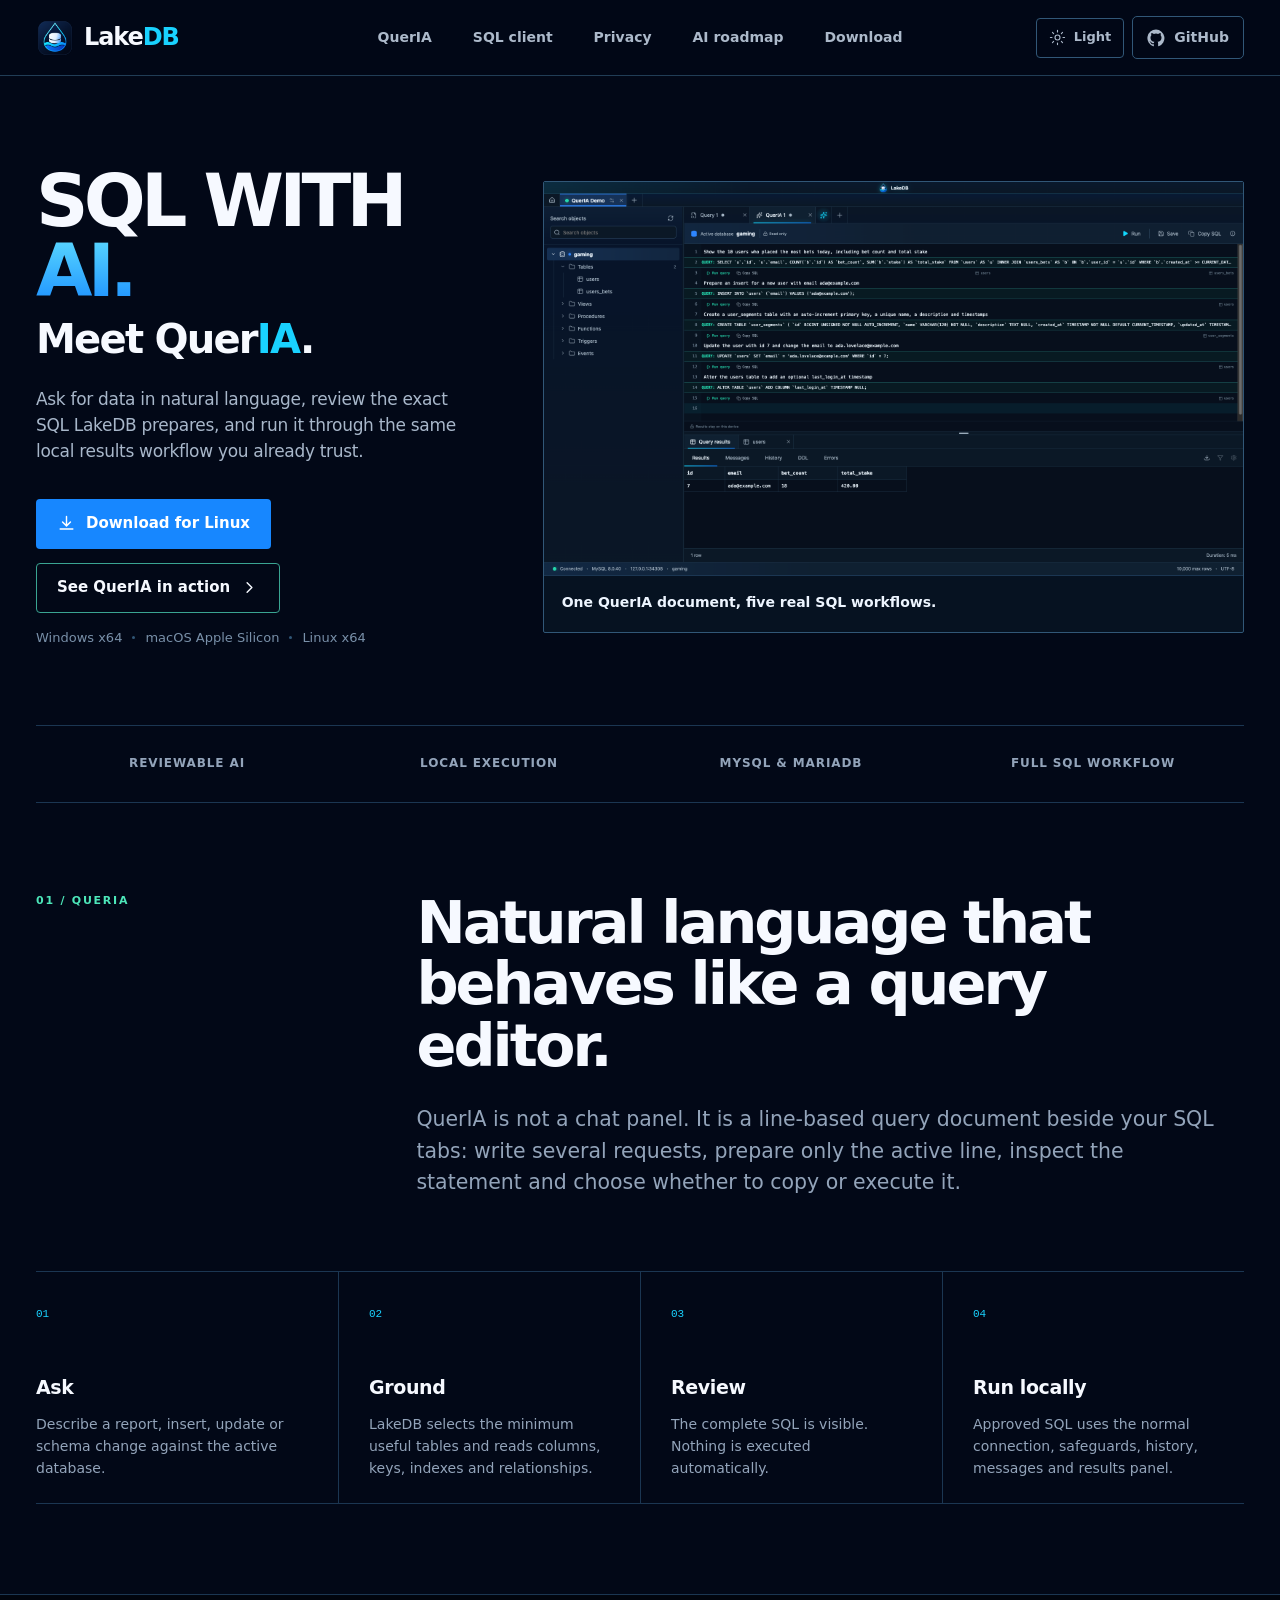
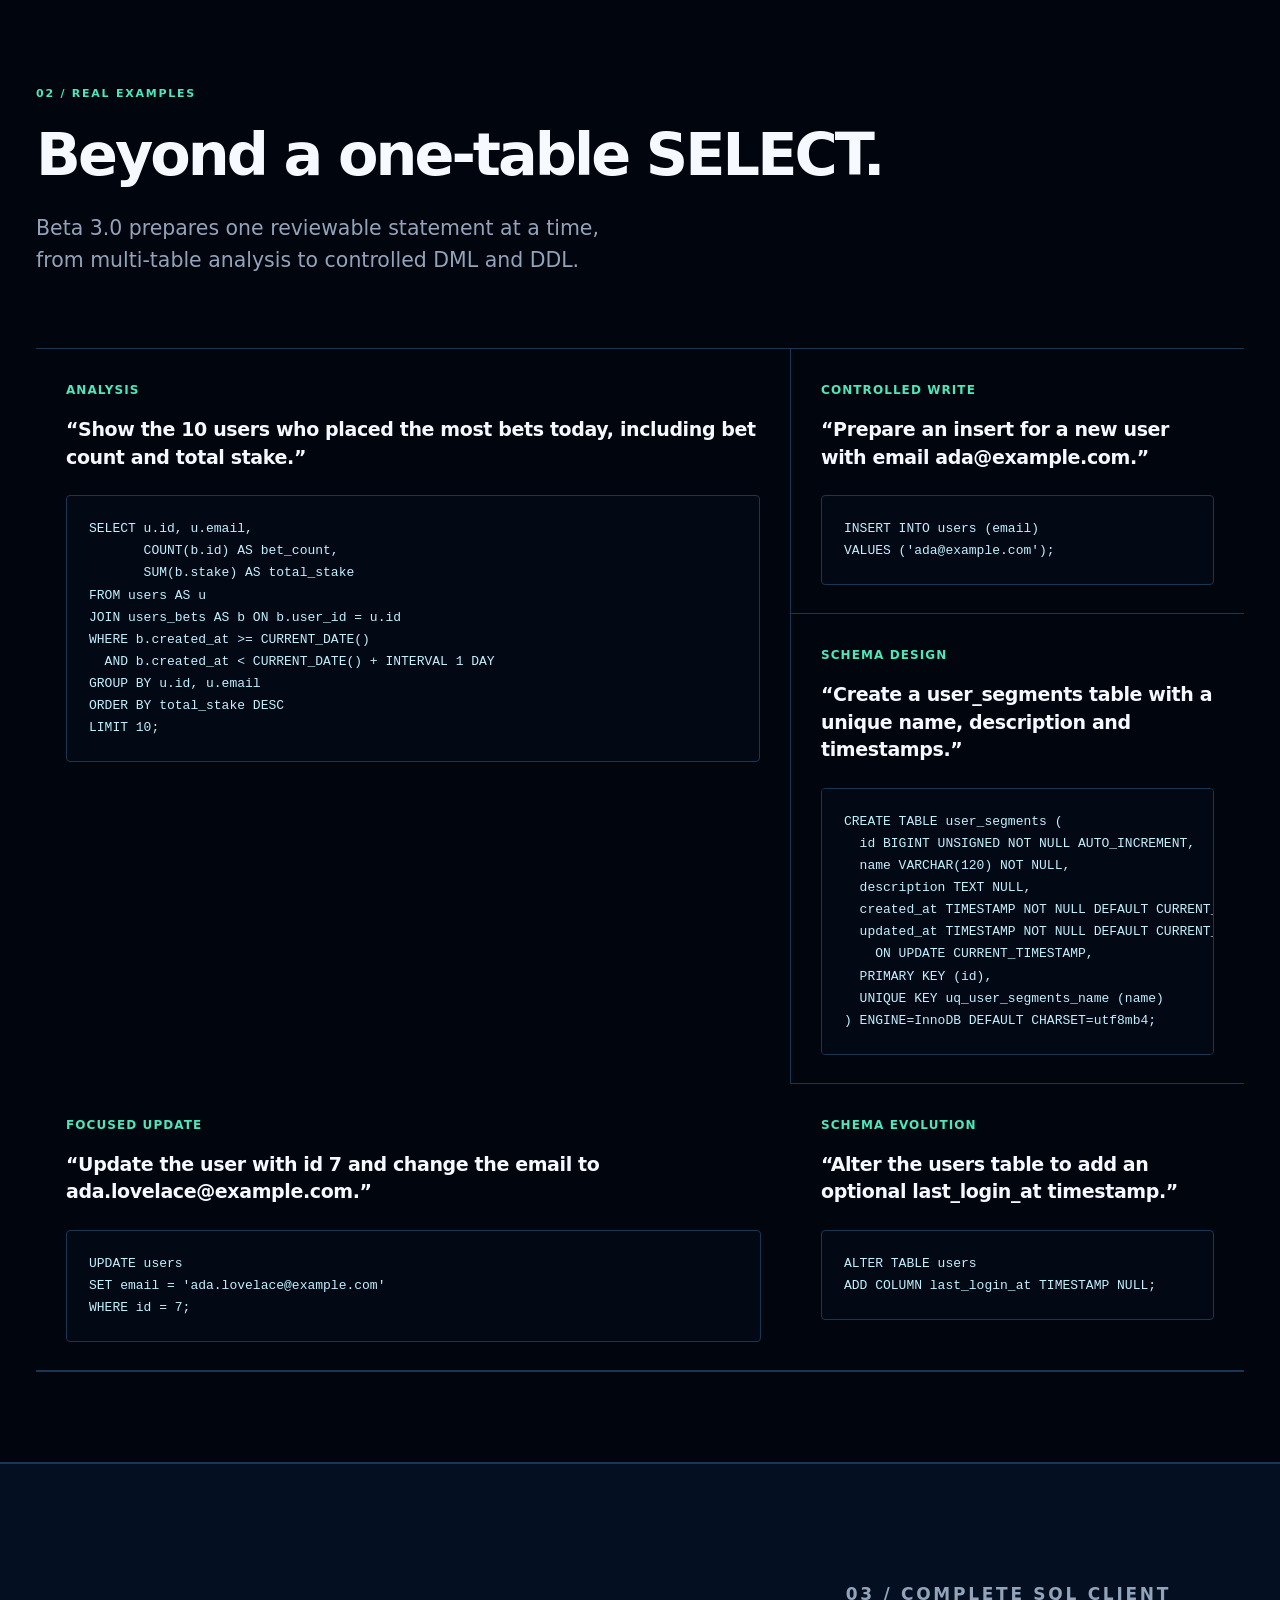
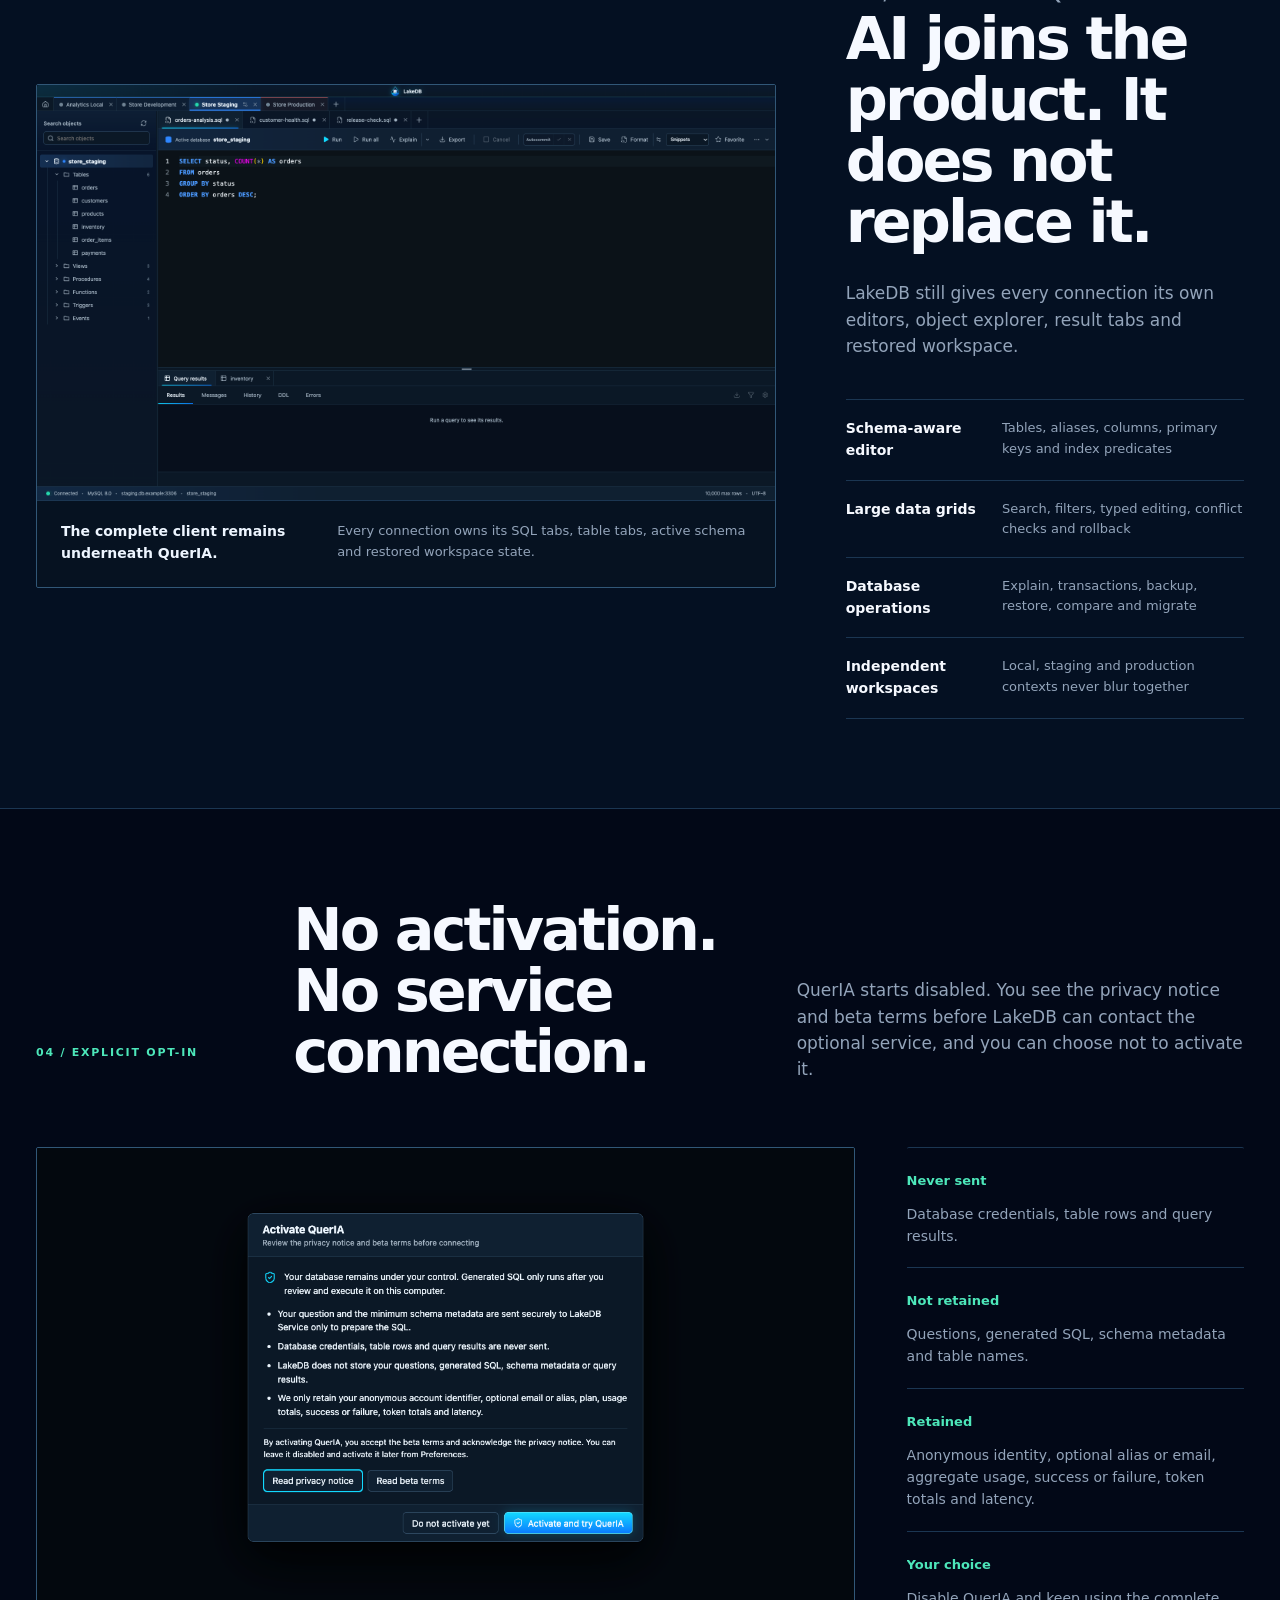
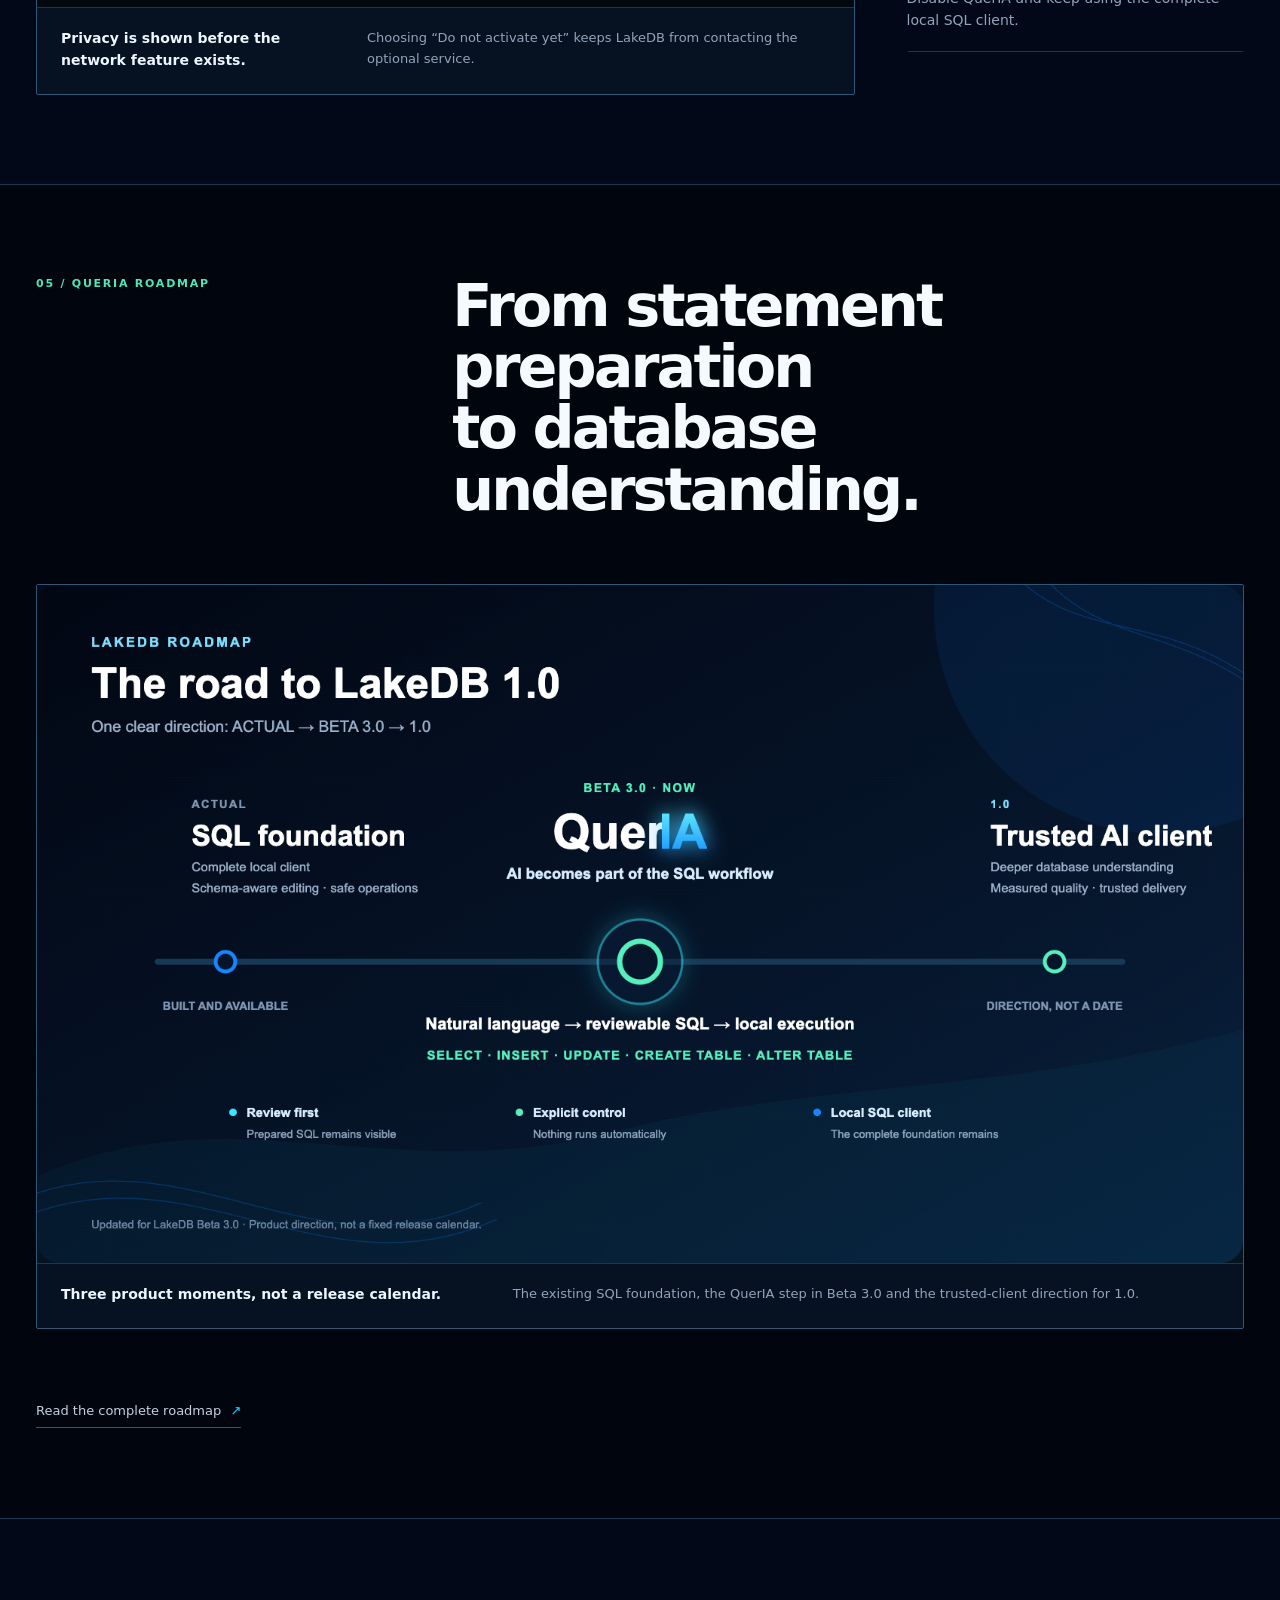
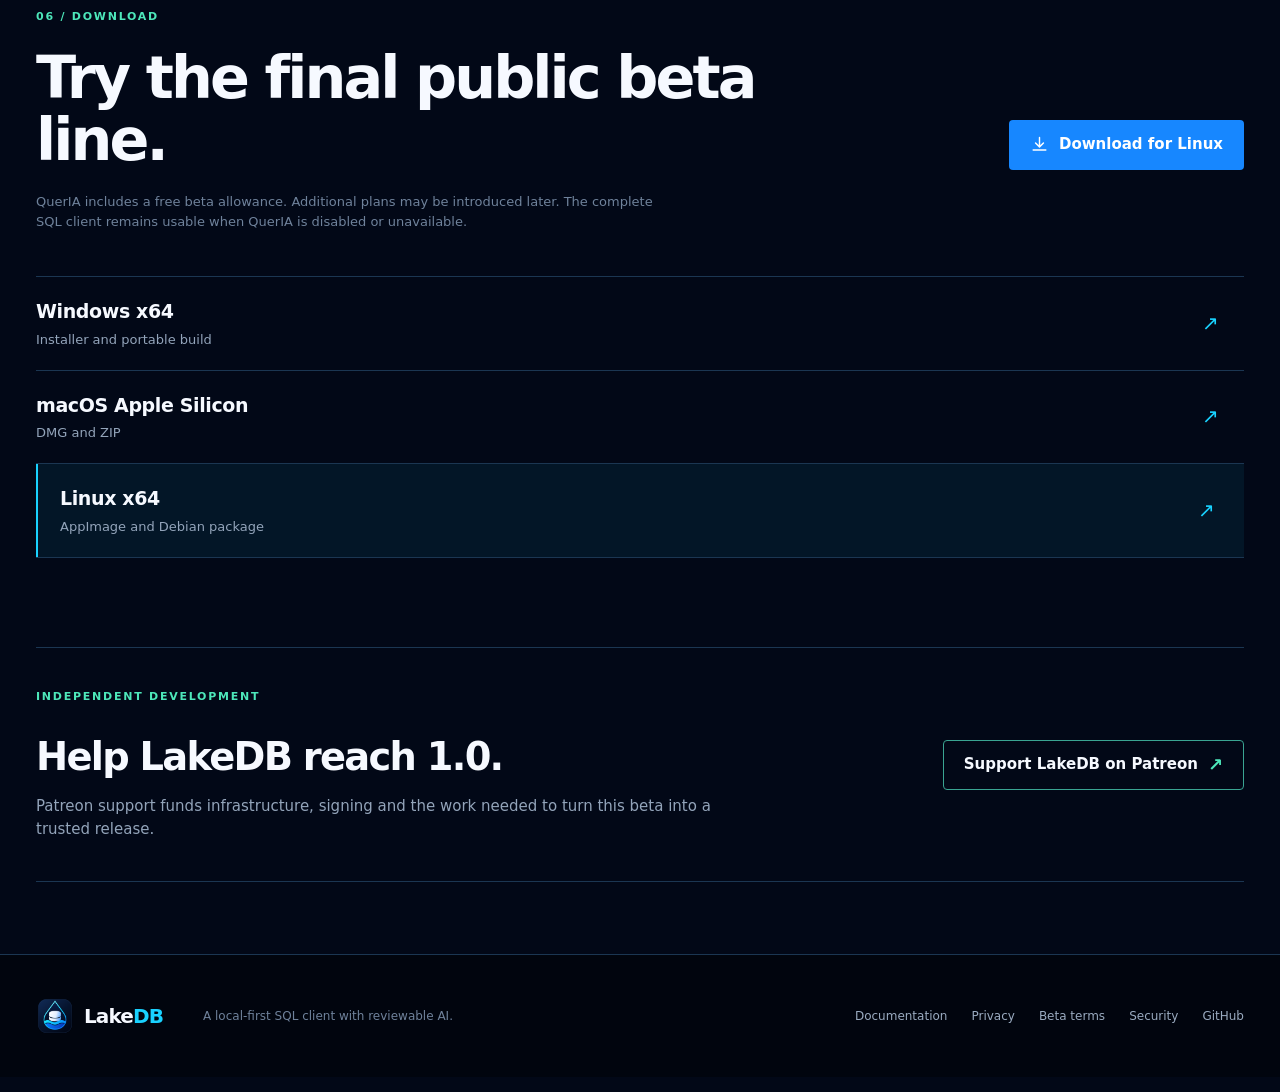
==== commit 18035ed8: "polish public website layout and themes" ====
--- a/index.html
+++ b/index.html
@@ -13,11 +13,22 @@
     <meta property="og:title" content="LakeDB Beta 3.0 — Meet QuerIA">
     <meta property="og:description" content="Ask in natural language, review the SQL and run it locally from a complete SQL client.">
     <meta property="og:url" content="https://davlagohern.github.io/LakeDB/">
-    <meta property="og:image" content="https://raw.githubusercontent.com/DavLagoHern/LakeDB/main/assets/social/patreon/queria-beta-release-1920x1080.png">
+    <meta property="og:image" content="https://raw.githubusercontent.com/DavLagoHern/LakeDB/main/assets/screenshots/queria.png">
     <meta name="twitter:card" content="summary_large_image">
     <meta name="twitter:title" content="LakeDB Beta 3.0 — Meet QuerIA">
     <meta name="twitter:description" content="A complete SQL client with reviewable natural-language SQL.">
-    <meta name="twitter:image" content="https://raw.githubusercontent.com/DavLagoHern/LakeDB/main/assets/social/patreon/queria-beta-release-1920x1080.png">
+    <meta name="twitter:image" content="https://raw.githubusercontent.com/DavLagoHern/LakeDB/main/assets/screenshots/queria.png">
+    <script>
+      (() => {
+        try {
+          const theme = localStorage.getItem("lakedb-theme");
+          if (theme === "light" || theme === "warm") {
+            document.documentElement.dataset.theme = "light";
+            localStorage.setItem("lakedb-theme", "light");
+          }
+        } catch {}
+      })();
+    </script>
     <link rel="stylesheet" href="site.css">
     <script type="application/ld+json">
       {
@@ -52,37 +63,45 @@
           <a href="#ai-roadmap">AI roadmap</a>
           <a href="#downloads">Download</a>
         </nav>
-        <a class="header-action" href="https://github.com/DavLagoHern/LakeDB" target="_blank" rel="noreferrer">
-          <svg aria-hidden="true" viewBox="0 0 24 24"><path d="M12 .7a11.5 11.5 0 0 0-3.64 22.4c.58.1.79-.25.79-.56v-2.23c-3.22.7-3.9-1.37-3.9-1.37-.53-1.34-1.29-1.7-1.29-1.7-1.05-.72.08-.7.08-.7 1.16.08 1.78 1.2 1.78 1.2 1.04 1.77 2.71 1.26 3.37.96.1-.75.4-1.26.74-1.55-2.57-.29-5.27-1.28-5.27-5.68 0-1.26.45-2.28 1.19-3.09-.12-.29-.52-1.46.11-3.05 0 0 .97-.31 3.16 1.18a10.9 10.9 0 0 1 5.76 0c2.2-1.49 3.16-1.18 3.16-1.18.63 1.59.23 2.76.11 3.05.74.81 1.19 1.83 1.19 3.09 0 4.41-2.71 5.38-5.29 5.67.42.36.79 1.06.79 2.14v3.18c0 .31.21.67.8.56A11.5 11.5 0 0 0 12 .7Z"/></svg>
-          <span>GitHub</span>
-        </a>
+        <div class="header-controls">
+          <button class="theme-toggle" type="button" aria-label="Switch to light theme" aria-pressed="false" data-theme-toggle>
+            <svg class="theme-icon theme-icon-moon" aria-hidden="true" viewBox="0 0 24 24"><path d="M20.4 15.2A8.8 8.8 0 0 1 8.8 3.6 9 9 0 1 0 20.4 15.2Z"/></svg>
+            <svg class="theme-icon theme-icon-sun" aria-hidden="true" viewBox="0 0 24 24"><circle cx="12" cy="12" r="3.5"/><path d="M12 2v2.2M12 19.8V22M4.9 4.9l1.6 1.6M17.5 17.5l1.6 1.6M2 12h2.2M19.8 12H22M4.9 19.1l1.6-1.6M17.5 6.5l1.6-1.6"/></svg>
+            <span data-theme-label>Light</span>
+          </button>
+          <a class="header-action" href="https://github.com/DavLagoHern/LakeDB" target="_blank" rel="noreferrer">
+            <svg aria-hidden="true" viewBox="0 0 24 24"><path d="M12 .7a11.5 11.5 0 0 0-3.64 22.4c.58.1.79-.25.79-.56v-2.23c-3.22.7-3.9-1.37-3.9-1.37-.53-1.34-1.29-1.7-1.29-1.7-1.05-.72.08-.7.08-.7 1.16.08 1.78 1.2 1.78 1.2 1.04 1.77 2.71 1.26 3.37.96.1-.75.4-1.26.74-1.55-2.57-.29-5.27-1.28-5.27-5.68 0-1.26.45-2.28 1.19-3.09-.12-.29-.52-1.46.11-3.05 0 0 .97-.31 3.16 1.18a10.9 10.9 0 0 1 5.76 0c2.2-1.49 3.16-1.18 3.16-1.18.63 1.59.23 2.76.11 3.05.74.81 1.19 1.83 1.19 3.09 0 4.41-2.71 5.38-5.29 5.67.42.36.79 1.06.79 2.14v3.18c0 .31.21.67.8.56A11.5 11.5 0 0 0 12 .7Z"/></svg>
+            <span>GitHub</span>
+          </a>
+        </div>
       </div>
     </header>
 
     <main id="main">
       <section class="hero" id="top">
         <div class="hero-grid" aria-hidden="true"></div>
-        <div class="shell hero-copy">
-          <p class="hero-kicker">LakeDB Beta 3.0</p>
-          <h1>SQL WITH <span class="hero-ai">AI.</span><br><small>Meet Quer<span>IA</span>.</small></h1>
-          <p>Ask for data in natural language, review the exact SQL LakeDB prepares, and run it through the same local results workflow you already trust.</p>
-          <div class="hero-actions">
-            <a class="button button-primary" href="https://github.com/DavLagoHern/LakeDB/releases/latest" data-download-link>
-              <svg aria-hidden="true" viewBox="0 0 24 24"><path d="M12 3v12m0 0 5-5m-5 5-5-5M4 19h16"/></svg>
-              <span data-download-label>Download Beta 3.0</span>
-            </a>
-            <a class="button button-secondary" href="#queria">See QuerIA in action
-              <svg aria-hidden="true" viewBox="0 0 24 24"><path d="m9 18 6-6-6-6"/></svg>
-            </a>
-          </div>
-          <p class="platforms">Windows x64 <i></i> macOS Apple Silicon <i></i> Linux x64</p>
-        </div>
-        <figure class="shell hero-stage capture-frame" data-reveal>
-          <button class="media-button" type="button" data-lightbox="assets/screenshots/queria.png" aria-label="Open the real QuerIA screenshot">
-            <img src="assets/screenshots/queria.png" alt="QuerIA preparing five kinds of reviewable SQL inside a real LakeDB workspace" width="1920" height="1080">
-          </button>
-          <figcaption><strong>One QuerIA document, five real SQL workflows.</strong><span>This real 16:9 Beta 3.0 capture separates SELECT, INSERT, UPDATE, CREATE TABLE and ALTER TABLE, while results stay in the normal LakeDB workspace.</span></figcaption>
-        </figure>
+        <div class="shell hero-main">
+          <div class="hero-copy">
+            <h1>SQL WITH <span class="hero-ai">AI.</span><br><small>Meet Quer<span>IA</span>.</small></h1>
+            <p>Ask for data in natural language, review the exact SQL LakeDB prepares, and run it through the same local results workflow you already trust.</p>
+            <div class="hero-actions">
+              <a class="button button-primary" href="https://github.com/DavLagoHern/LakeDB/releases/latest" data-download-link>
+                <svg aria-hidden="true" viewBox="0 0 24 24"><path d="M12 3v12m0 0 5-5m-5 5-5-5M4 19h16"/></svg>
+                <span data-download-label>Download Beta 3.0</span>
+              </a>
+              <a class="button button-secondary" href="#queria">See QuerIA in action
+                <svg aria-hidden="true" viewBox="0 0 24 24"><path d="m9 18 6-6-6-6"/></svg>
+              </a>
+            </div>
+            <p class="platforms">Windows x64 <i></i> macOS Apple Silicon <i></i> Linux x64</p>
+          </div>
+          <figure class="hero-stage capture-frame" data-reveal>
+            <button class="media-button" type="button" data-lightbox="assets/screenshots/queria.png" aria-label="Open the real QuerIA screenshot">
+              <img src="assets/screenshots/queria.png" alt="QuerIA preparing five kinds of reviewable SQL inside a real LakeDB workspace" width="1920" height="1080">
+            </button>
+            <figcaption><strong>One QuerIA document, five real SQL workflows.</strong><span>This real 16:9 Beta 3.0 capture separates SELECT, INSERT, UPDATE, CREATE TABLE and ALTER TABLE, while results stay in the normal LakeDB workspace.</span></figcaption>
+          </figure>
+        </div>
         <div class="shell proof-line" aria-label="Product summary">
           <span>Reviewable AI</span>
           <span>Local execution</span>
--- a/site.css
+++ b/site.css
@@ -809,7 +809,7 @@
     border-radius: 4px;
     background: transparent;
   }
-  .menu-toggle span { width: 19px; height: 1px; background: white; transition: transform .2s; }
+  .menu-toggle span { width: 19px; height: 1px; background: var(--text); transition: transform .2s; }
   .menu-toggle[aria-expanded="true"] span:first-child { transform: translateY(3.5px) rotate(45deg); }
   .menu-toggle[aria-expanded="true"] span:last-child { transform: translateY(-3.5px) rotate(-45deg); }
   .site-nav {
@@ -919,3 +919,518 @@
   *, *::before, *::after { scroll-behavior: auto !important; animation: none !important; transition-duration: .01ms !important; }
   [data-reveal] { opacity: 1; transform: none; }
 }
+
+/* Editorial polish and theme system */
+
+:root {
+  --page-wash: rgba(12, 70, 132, .1);
+  --header-bg: rgba(2, 8, 23, .9);
+  --header-bg-solid: rgba(1, 5, 14, .97);
+  --band: #041022;
+  --frame: #061221;
+  --code-bg: #020914;
+  --accent: var(--cyan);
+  --accent-strong: var(--blue);
+  --accent-soft: rgba(25, 210, 255, .07);
+  --body-copy: #a8b7ca;
+  --nav-copy: #acb9ca;
+  --frame-copy: #edf5ff;
+}
+
+html[data-theme="light"] {
+  --bg: #ffffff;
+  --bg-deep: #f4f7fb;
+  --surface: #eef4fa;
+  --surface-2: #e5eef7;
+  --text: #071526;
+  --muted: #53677e;
+  --muted-2: #71849a;
+  --line: #d7e2ec;
+  --line-bright: #afc3d5;
+  --blue: #0878f9;
+  --cyan: #007fc6;
+  --mint: #087f69;
+  --red: #c73e52;
+  --page-wash: rgba(8, 120, 249, .055);
+  --header-bg: rgba(255, 255, 255, .92);
+  --header-bg-solid: rgba(255, 255, 255, .98);
+  --band: #f5f8fc;
+  --frame: #f2f6fa;
+  --code-bg: #071321;
+  --accent: #0878f9;
+  --accent-strong: #0878f9;
+  --accent-soft: rgba(8, 120, 249, .07);
+  --body-copy: #40566e;
+  --nav-copy: #40546b;
+  --frame-copy: #10243a;
+  color-scheme: light;
+}
+
+html,
+body,
+.site-header,
+.workflow,
+.tools-section,
+.roadmap,
+.capture-frame,
+.query-examples article,
+.privacy-points article,
+.support-panel,
+.site-footer {
+  transition: background-color .3s var(--ease), border-color .3s var(--ease), color .3s var(--ease);
+}
+
+body {
+  background: var(--bg);
+}
+
+.site-header {
+  background: var(--header-bg);
+  border-color: color-mix(in srgb, var(--line-bright) 68%, transparent);
+}
+
+.site-header.is-scrolled { background: var(--header-bg-solid); }
+
+.header-controls {
+  justify-self: end;
+  display: flex;
+  align-items: center;
+  gap: 8px;
+}
+
+.theme-toggle {
+  min-height: 40px;
+  display: inline-flex;
+  align-items: center;
+  gap: 8px;
+  padding: 0 12px;
+  border: 1px solid var(--line-bright);
+  border-radius: 4px;
+  background: transparent;
+  color: var(--nav-copy);
+  font-size: 13px;
+  font-weight: 650;
+  cursor: pointer;
+  transition: color .2s, border-color .2s, background .2s;
+}
+
+.theme-toggle:hover {
+  border-color: var(--accent);
+  background: var(--accent-soft);
+  color: var(--text);
+}
+
+.theme-icon {
+  width: 17px;
+  fill: none;
+  stroke: currentColor;
+  stroke-width: 1.6;
+  stroke-linecap: round;
+  stroke-linejoin: round;
+}
+
+.theme-icon-moon { display: none; }
+html[data-theme="light"] .theme-icon-sun { display: none; }
+html[data-theme="light"] .theme-icon-moon { display: block; }
+
+.site-nav a,
+.header-action { color: var(--nav-copy); }
+
+.brand span span,
+.hero h1 small span,
+.platform-list b,
+.roadmap-actions span { color: var(--accent); }
+
+.hero {
+  min-height: auto;
+  padding-top: calc(var(--header-h) + clamp(62px, 7vw, 104px));
+}
+
+.hero-grid,
+.hero::before { display: none; }
+
+.hero-main {
+  position: relative;
+  z-index: 1;
+  display: grid;
+  grid-template-columns: minmax(360px, .76fr) minmax(0, 1.24fr);
+  gap: clamp(54px, 6vw, 98px);
+  align-items: center;
+}
+
+.hero h1 {
+  max-width: 630px;
+  font-size: clamp(58px, 5.7vw, 88px);
+  line-height: .97;
+  letter-spacing: -.065em;
+}
+
+.hero h1 .hero-ai {
+  background: linear-gradient(180deg, color-mix(in srgb, var(--accent) 68%, white), var(--accent-strong));
+  background-clip: text;
+  -webkit-background-clip: text;
+  filter: none;
+}
+
+.hero h1 small {
+  margin-top: 12px;
+  color: var(--text);
+  font-size: .55em;
+}
+
+.hero-copy > p:not(.platforms) {
+  max-width: 580px;
+  margin-top: 28px;
+  color: var(--body-copy);
+  font-size: clamp(17px, 1.3vw, 20px);
+}
+
+.hero-stage {
+  width: 100%;
+  margin-top: 0;
+  border-radius: 2px;
+  box-shadow: none;
+}
+
+.hero-stage .capture-frame,
+.capture-frame { border-radius: 4px; }
+
+.hero-stage figcaption {
+  grid-template-columns: 1fr;
+  gap: 4px;
+  padding: 16px 18px 18px;
+}
+
+.hero-stage figcaption span { display: none; }
+
+.button { border-radius: 4px; }
+
+.button-primary {
+  background: var(--accent-strong);
+  box-shadow: none;
+}
+
+.button-primary:hover {
+  background: color-mix(in srgb, var(--accent-strong) 88%, white);
+  box-shadow: none;
+}
+
+.button-secondary {
+  border-color: color-mix(in srgb, var(--mint) 62%, var(--line));
+  background: transparent;
+}
+
+.proof-line {
+  min-height: 78px;
+  margin-top: clamp(48px, 6vw, 78px);
+}
+
+.proof-line span {
+  color: var(--muted);
+  font-size: 12px;
+  letter-spacing: .075em;
+}
+
+.section { padding: clamp(84px, 7vw, 112px) 0; }
+
+.section-index {
+  color: var(--mint);
+  font-size: 11px;
+  letter-spacing: .16em;
+}
+
+.split-heading h2,
+.workflow h2,
+.data-heading h2,
+.tools-copy h2,
+.details-heading h2,
+.download-copy h2,
+.docs-copy h2,
+.roadmap-heading h2,
+.community-layout h2,
+.personal-heading h2 {
+  font-size: clamp(38px, 4.6vw, 66px);
+  line-height: 1.04;
+  letter-spacing: -.05em;
+}
+
+.capability-rail {
+  gap: 0;
+  margin-top: 72px;
+  border-block: 1px solid var(--line);
+}
+
+.capability-rail article {
+  min-height: 200px;
+  padding: 28px 30px 24px 0;
+  border-top: 0;
+}
+
+.capability-rail article + article {
+  padding-left: 30px;
+  border-left: 1px solid var(--line);
+}
+
+.capability-rail h3 { margin-top: 48px; }
+
+.workflow,
+.roadmap {
+  background: var(--bg-deep);
+  border-color: var(--line);
+}
+
+.workflow::before { display: none; }
+
+.query-examples {
+  gap: 0;
+  border: 0;
+  border-block: 1px solid var(--line);
+  background: transparent;
+}
+
+.query-examples article {
+  padding: 28px 30px;
+  border-bottom: 1px solid var(--line);
+  background: transparent;
+}
+
+.query-examples article:first-child {
+  border-right: 1px solid var(--line);
+  border-bottom: 0;
+}
+
+.query-examples pre {
+  border-color: var(--line);
+  background: var(--code-bg);
+  color: color-mix(in srgb, var(--text) 76%, var(--accent));
+}
+
+.tools-section { background: var(--band); }
+
+.tools-media {
+  border-radius: 2px;
+  box-shadow: none;
+}
+
+.personal-gallery {
+  position: static;
+  min-height: 0;
+  display: grid;
+  grid-template-columns: minmax(0, 1.7fr) minmax(300px, .7fr);
+  gap: clamp(30px, 4vw, 56px);
+  align-items: start;
+  margin-top: 64px;
+  padding: 0;
+}
+
+.personal-primary,
+.personal-secondary {
+  border-radius: 2px;
+  box-shadow: none;
+}
+
+.consent-gallery .personal-primary { width: auto; }
+
+.privacy-points {
+  position: static;
+  grid-template-columns: 1fr;
+  width: auto;
+  padding: 0;
+  border: 0;
+  border-top: 1px solid var(--line);
+  background: transparent;
+  box-shadow: none;
+}
+
+.privacy-points article {
+  min-height: 0;
+  padding: 20px 0;
+  border-bottom: 1px solid var(--line);
+  background: transparent;
+}
+
+.privacy-points p { color: var(--muted); }
+
+.capture-frame {
+  box-shadow: none;
+  border-color: var(--line-bright);
+  border-radius: 2px;
+  background: var(--frame);
+}
+
+figure.capture-frame:not(.shell) {
+  margin-inline: 0;
+}
+
+.capture-frame .media-button img { background: var(--code-bg); }
+.capture-frame figcaption strong { color: var(--frame-copy); }
+
+.download-layout {
+  display: block;
+}
+
+.download-copy {
+  display: grid;
+  grid-template-columns: minmax(0, 1fr) auto;
+  column-gap: 48px;
+  align-items: end;
+  padding: 0 0 44px;
+  border-bottom: 1px solid var(--line);
+}
+
+.download-copy .section-index {
+  grid-column: 1 / -1;
+}
+
+.download-copy h2 {
+  max-width: 760px;
+}
+
+.download-copy .button {
+  grid-column: 2;
+  grid-row: 2;
+  width: auto;
+  margin: 0;
+}
+
+.download-copy .beta-note {
+  grid-column: 1;
+  max-width: 620px;
+  margin: 22px 0 0;
+}
+
+.platform-list {
+  border-top: 0;
+}
+
+.platform-list a {
+  grid-template-columns: minmax(0, 1fr) 24px;
+  min-height: 92px;
+  gap: 24px;
+  padding: 20px 18px 20px 0;
+}
+
+.platform-list a:hover,
+.platform-list a.is-detected {
+  padding-inline: 22px;
+  background: var(--accent-soft);
+}
+
+.platform-list a.is-detected {
+  border-left: 2px solid var(--accent);
+}
+
+.platform-list strong { font-size: 19px; }
+.platform-list em { max-width: 420px; font-size: 13px; }
+
+.support-strip { background: var(--bg); }
+
+.support-panel {
+  padding: 40px 0;
+  border: 0;
+  border-block: 1px solid var(--line);
+  background: transparent;
+}
+
+.support-button {
+  border-color: color-mix(in srgb, var(--mint) 62%, var(--line));
+  background: transparent;
+}
+
+.site-footer { background: var(--bg-deep); }
+
+html[data-theme="light"] .site-nav { background: var(--header-bg-solid); }
+
+html[data-theme="light"] .query-examples pre {
+  color: #c7def2;
+}
+
+html[data-theme="light"] .lightbox {
+  background: #071321;
+}
+
+html[data-theme="light"] .lightbox > button {
+  color: #f6f9ff;
+  background: #10243a;
+}
+
+html[data-theme="light"] .capture-frame .media-button {
+  background: #071321;
+}
+
+html[data-theme="light"] .footer-inner nav,
+html[data-theme="light"] .site-nav a,
+html[data-theme="light"] .header-action {
+  color: var(--nav-copy);
+}
+
+[data-reveal],
+[data-reveal].is-visible {
+  opacity: 1;
+  transform: none;
+  transition: none;
+}
+
+@media (max-width: 1100px) {
+  .header-inner { gap: 18px; }
+  .site-nav { gap: 24px; }
+  .theme-toggle span { display: none; }
+  .theme-toggle { width: 40px; justify-content: center; padding: 0; }
+  .hero-main { grid-template-columns: .8fr 1.2fr; gap: 38px; }
+  .hero h1 { font-size: clamp(52px, 6vw, 68px); }
+  .hero-stage figcaption { display: none; }
+  .personal-gallery {
+    grid-template-columns: minmax(0, 1.35fr) minmax(280px, .65fr);
+    gap: 30px;
+  }
+}
+
+@media (max-width: 760px) {
+  .header-inner { grid-template-columns: 1fr auto auto; gap: 8px; }
+  .header-controls { gap: 6px; }
+  .theme-toggle,
+  .header-action,
+  .menu-toggle { width: 40px; height: 40px; min-height: 40px; }
+  .theme-toggle span { position: absolute; width: 1px; height: 1px; overflow: hidden; clip-path: inset(50%); }
+  .site-nav { background: var(--header-bg-solid); }
+  .hero { padding-top: calc(var(--header-h) + 54px); }
+  .hero-main { grid-template-columns: 1fr; gap: 42px; }
+  .hero h1 { max-width: 520px; font-size: clamp(48px, 14vw, 62px); }
+  .hero-copy > p:not(.platforms) { font-size: 17px; }
+  .hero-stage { width: calc(100vw - 20px); margin-left: calc((var(--shell) - (100vw - 20px)) / 2); }
+  .proof-line { grid-template-columns: repeat(2, 1fr); }
+  .proof-line span { padding: 16px 8px; }
+  .proof-line span + span { border-top: 0; }
+  .proof-line span:nth-child(even) { border-left: 1px solid var(--line); }
+  .proof-line span:nth-child(n + 3) { border-top: 1px solid var(--line); }
+  .capability-rail { margin-top: 48px; }
+  .capability-rail article {
+    min-height: 0;
+    padding: 24px 0 28px;
+    border-top: 1px solid var(--line);
+  }
+  .capability-rail article + article { padding-left: 0; border-left: 0; }
+  .capability-rail h3 { margin-top: 28px; }
+  .query-examples article,
+  .query-examples article:first-child {
+    padding: 24px 0;
+    border-right: 0;
+    border-bottom: 1px solid var(--line);
+  }
+  .query-examples article:last-child { border-bottom: 0; }
+  .personal-gallery,
+  .consent-gallery { min-height: 0; display: grid; grid-template-columns: 1fr; padding: 0; }
+  .privacy-points { width: 100%; border-left: 0; }
+  .privacy-points article { padding-inline: 0; }
+  .download-copy { display: block; padding-bottom: 34px; }
+  .download-copy .button { width: 100%; margin-top: 28px; }
+  .download-copy .beta-note { margin-top: 20px; }
+  .platform-list a {
+    grid-template-columns: minmax(0, 1fr) 20px;
+    min-height: 92px;
+    padding: 18px 4px;
+  }
+  .platform-list a:hover,
+  .platform-list a.is-detected { padding-inline: 14px 6px; }
+  .support-panel { grid-template-columns: 1fr; padding: 34px 0; }
+}
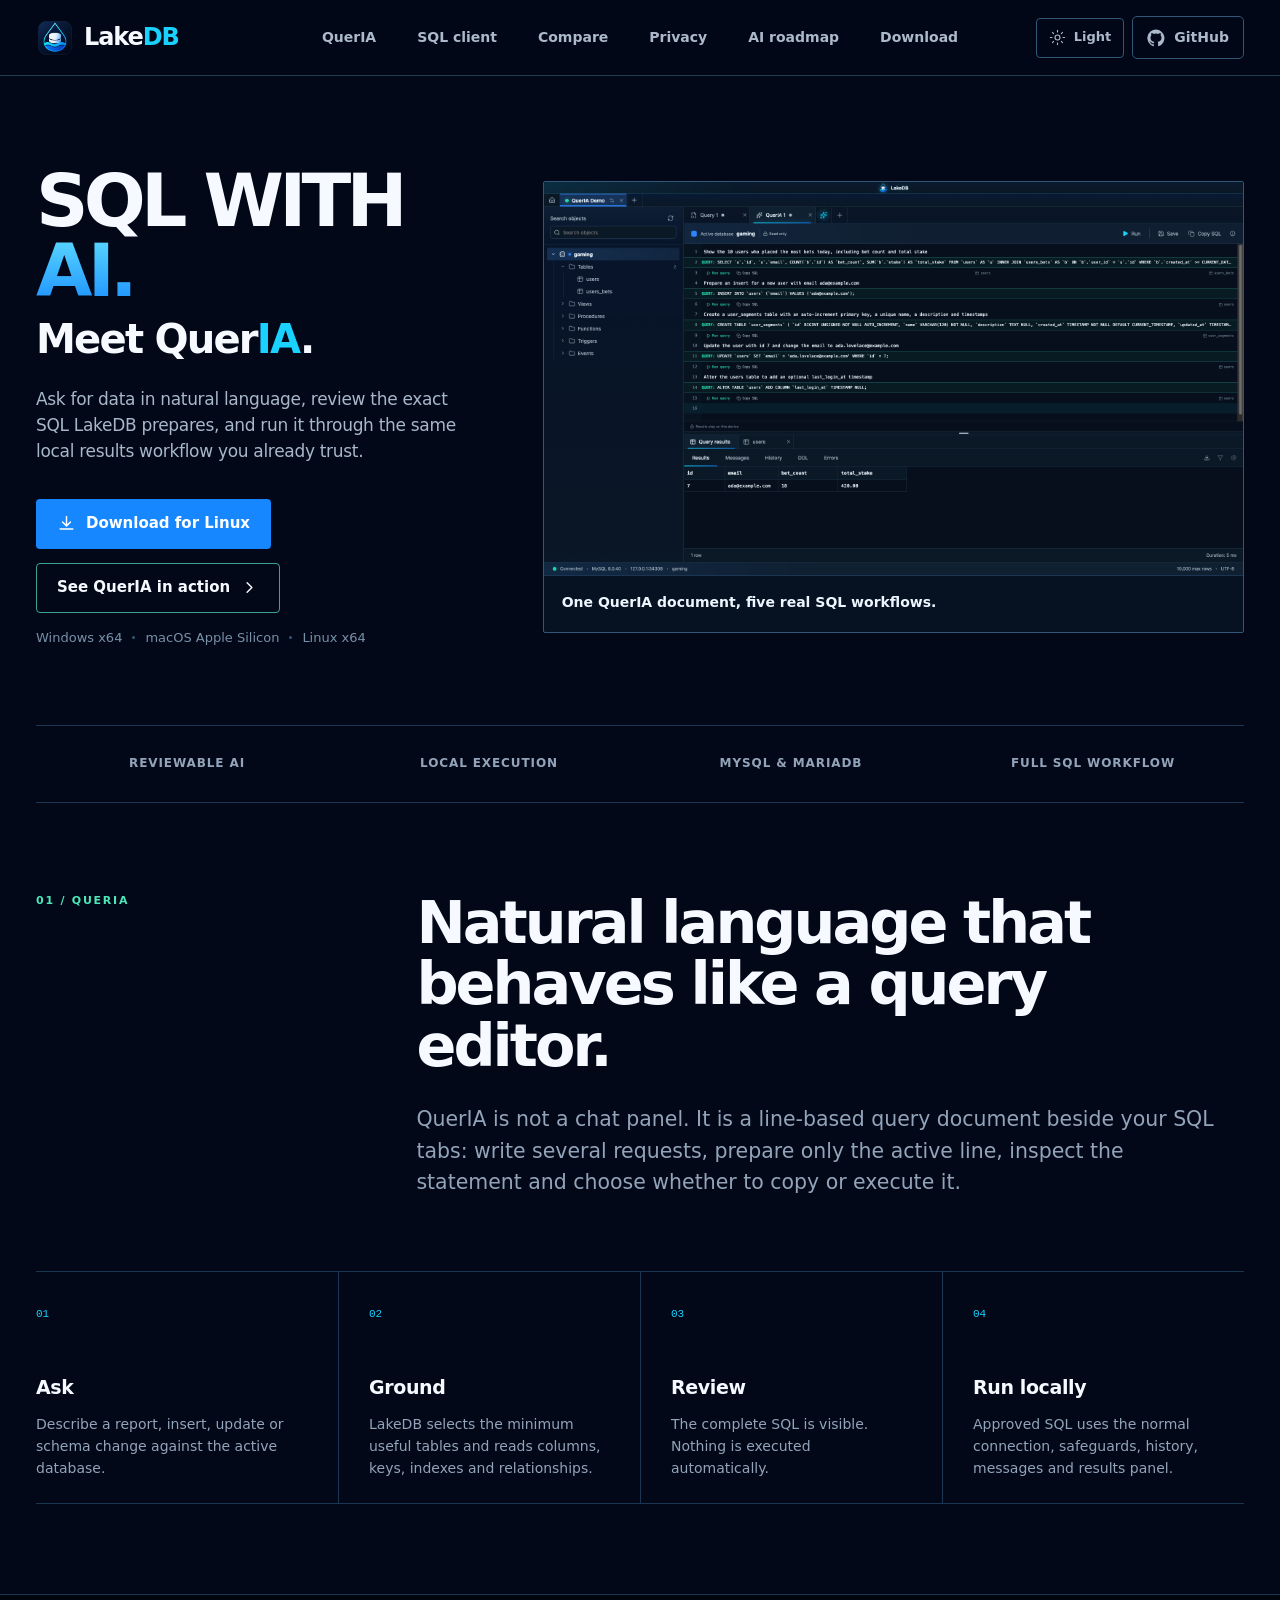
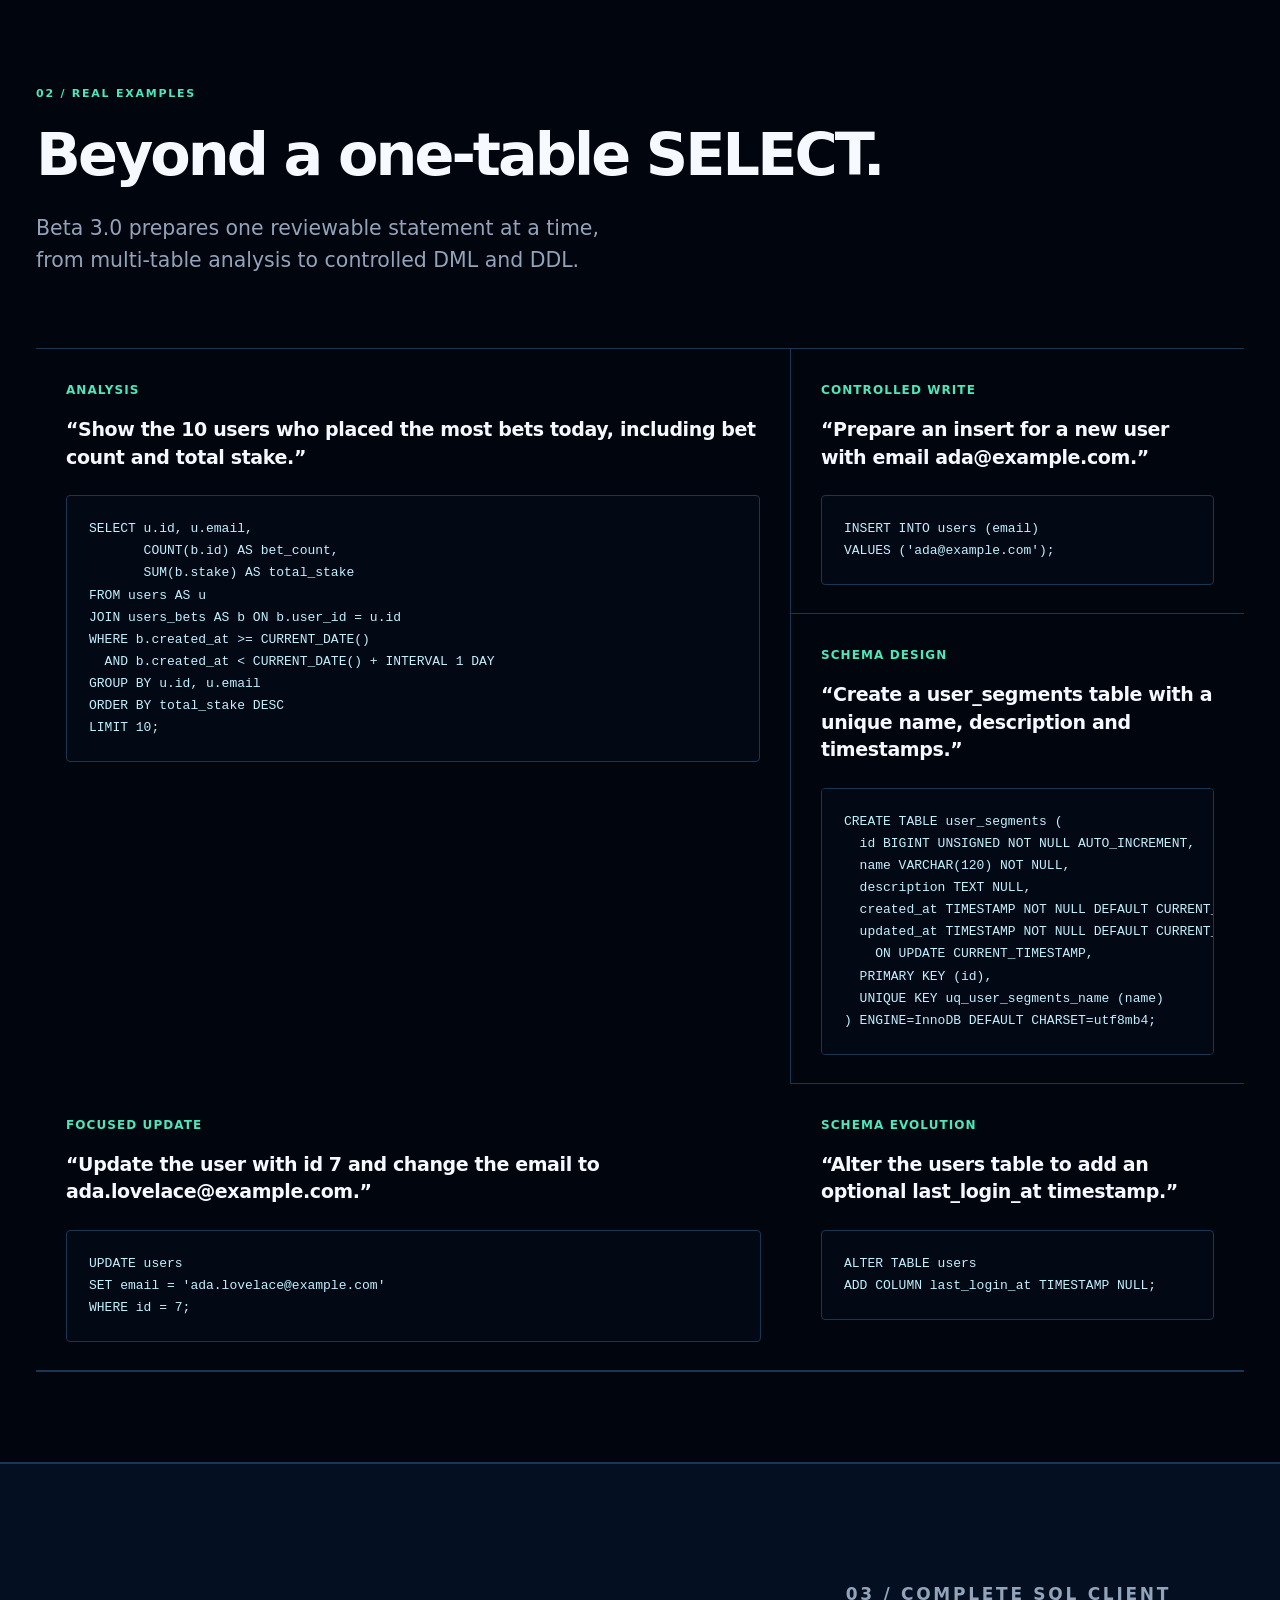
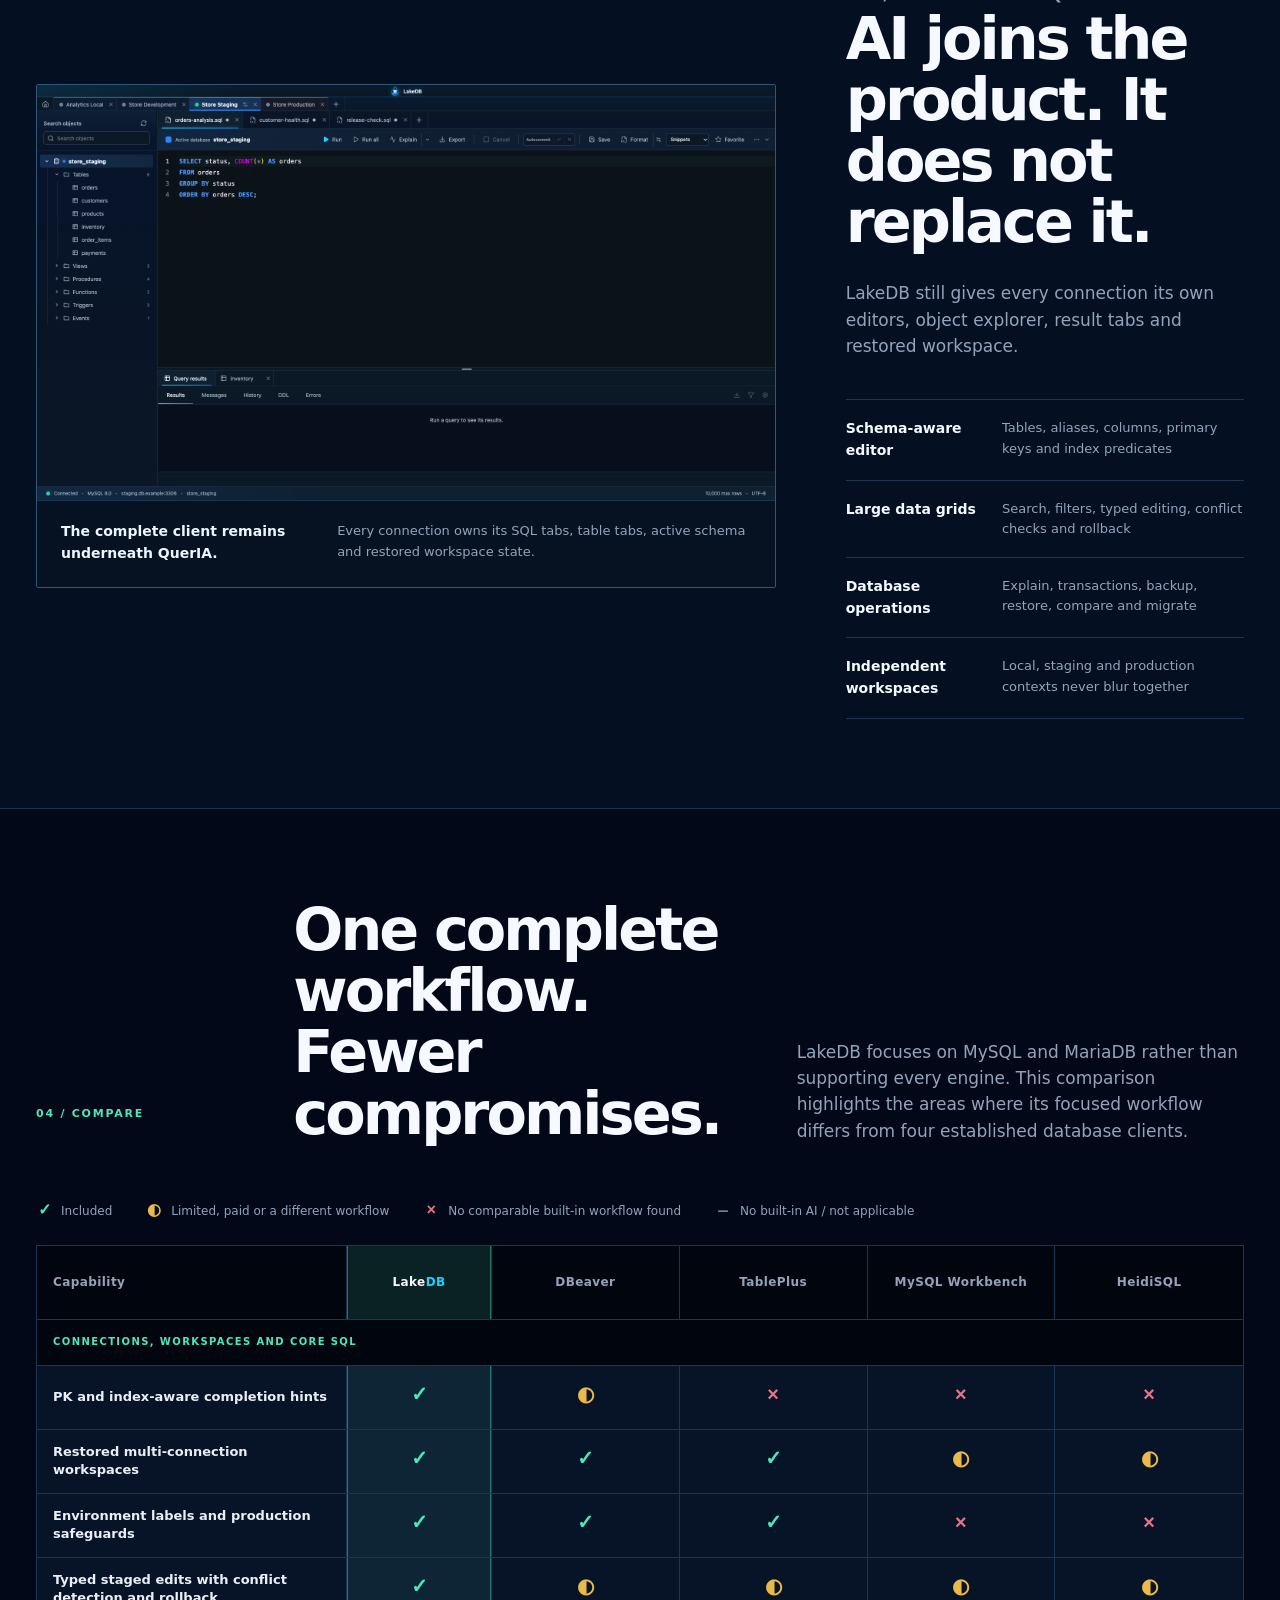
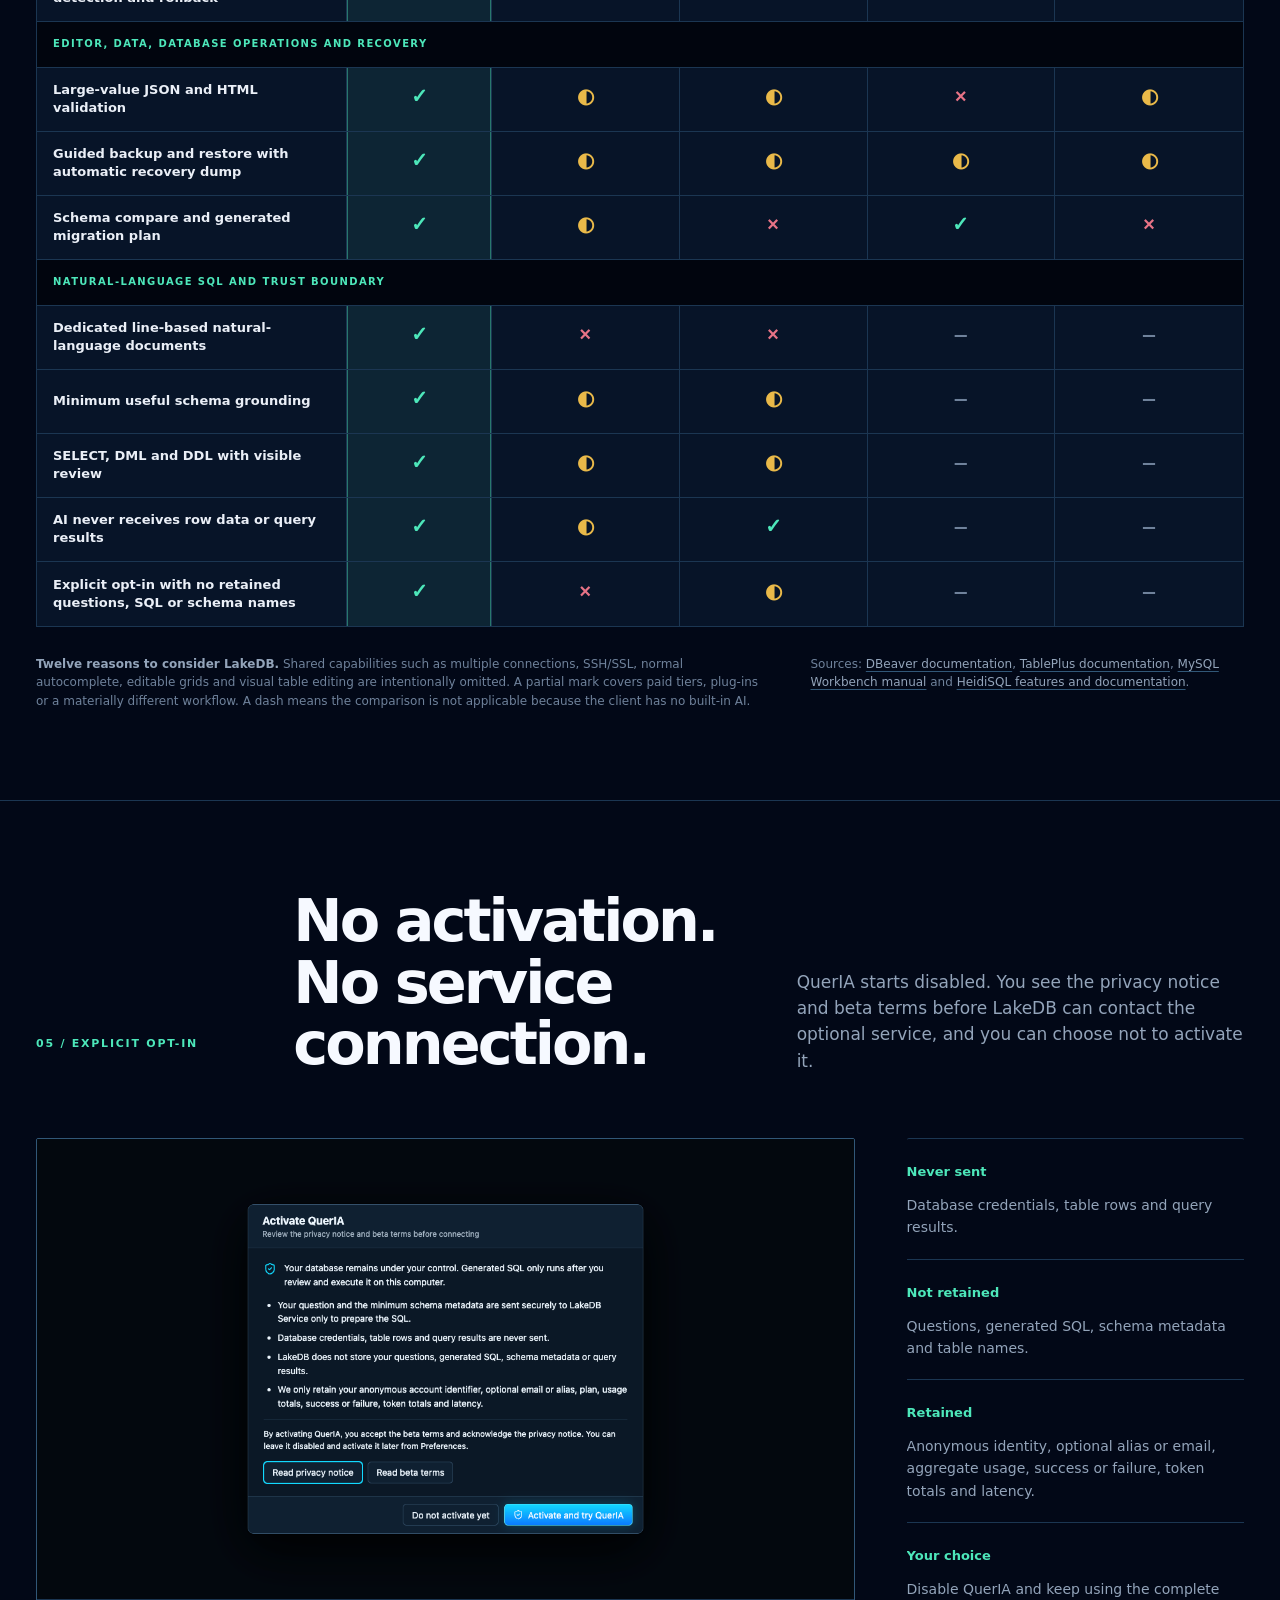
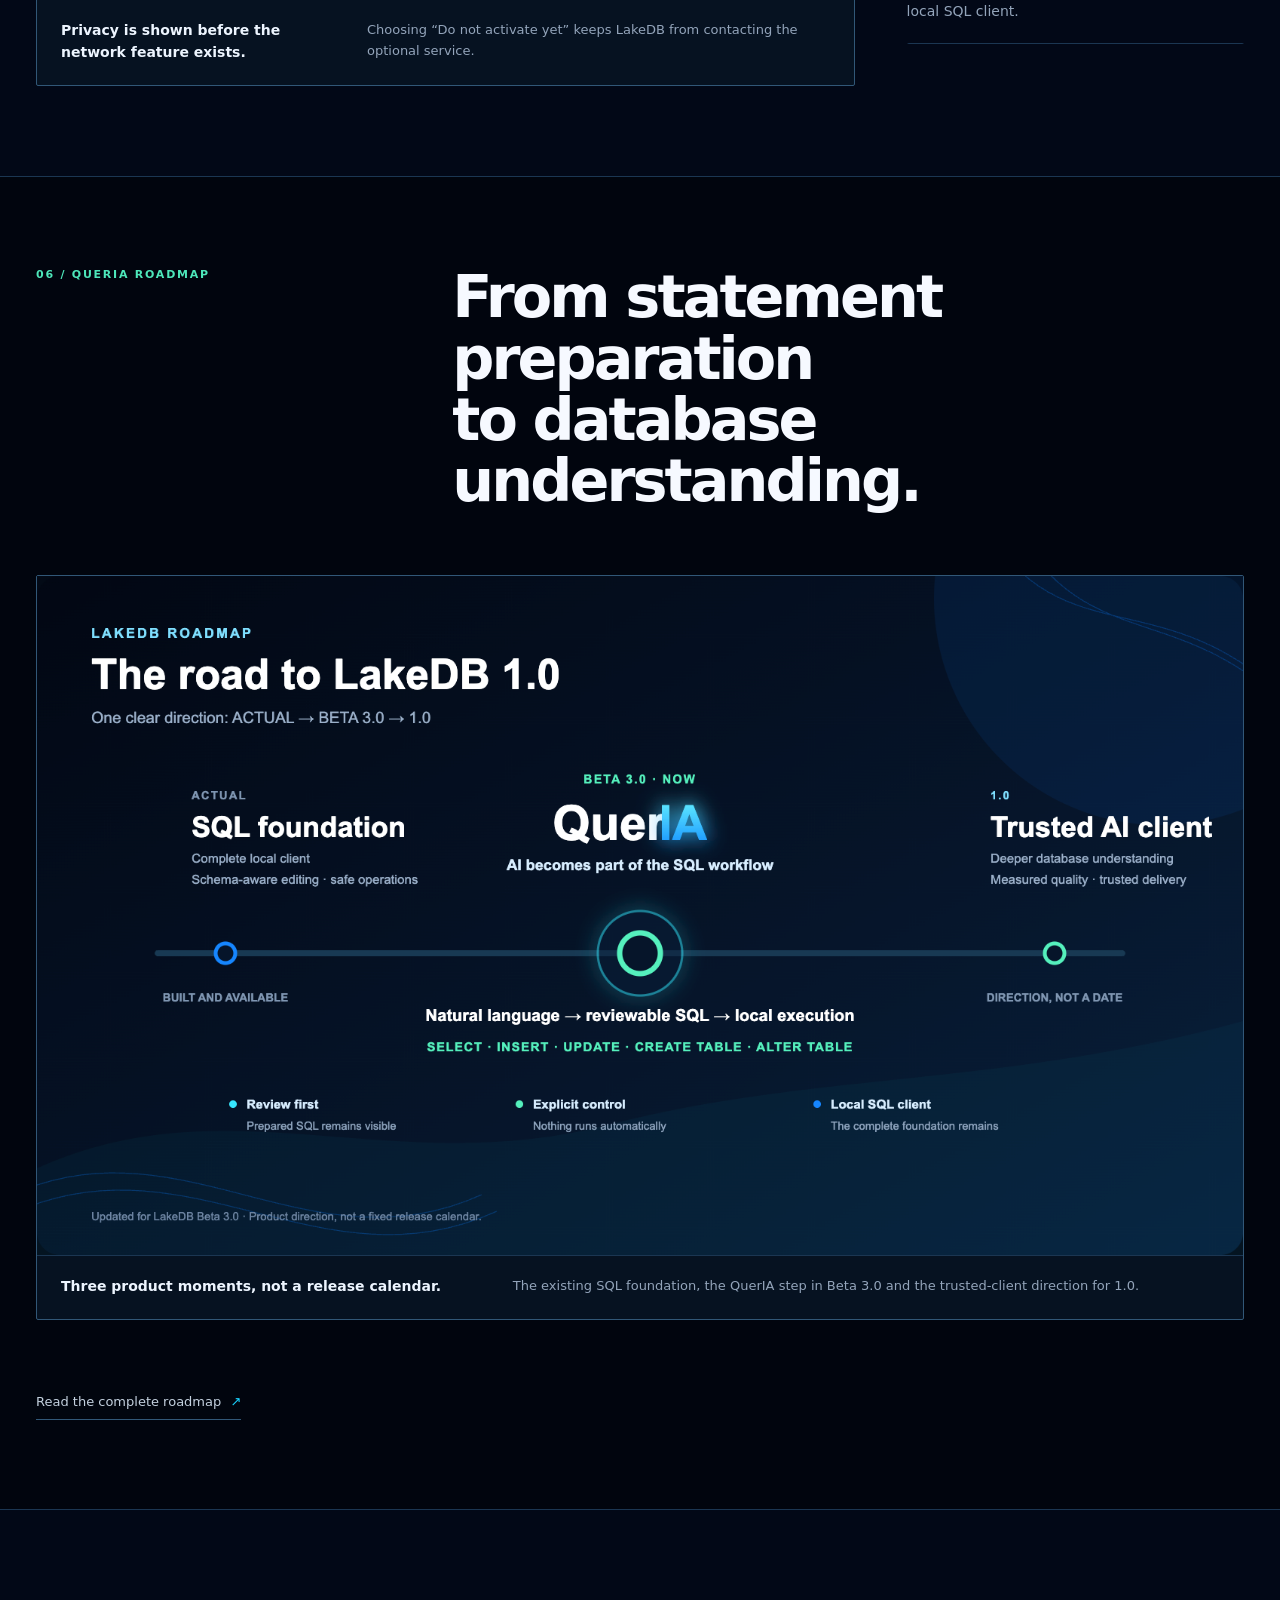
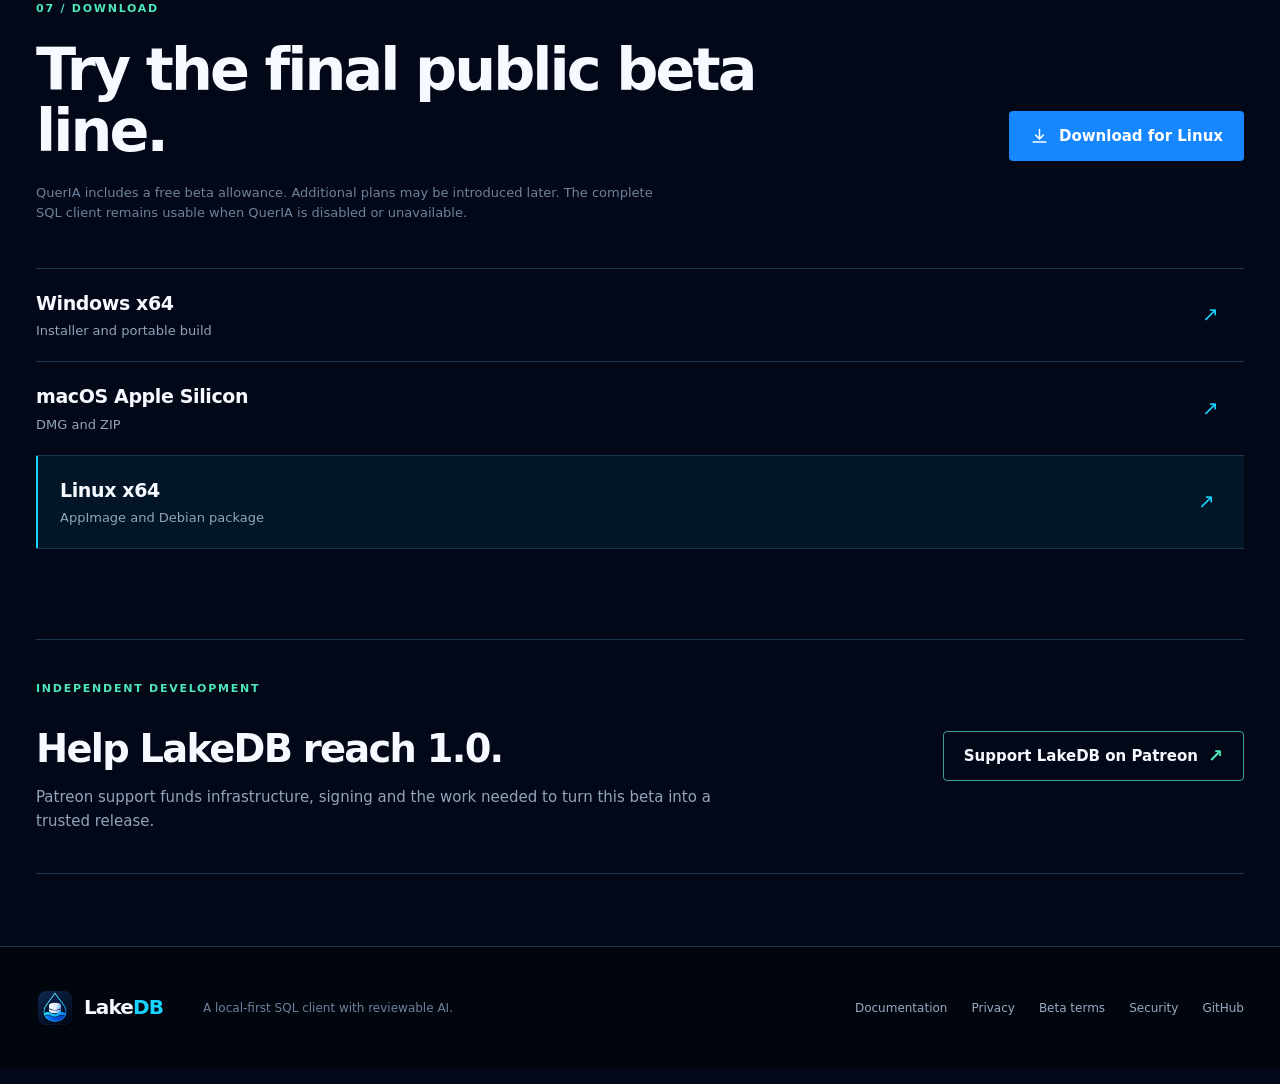
==== commit 672ad3ca: "Add focused client comparison" ====
--- a/index.html
+++ b/index.html
@@ -5,19 +5,32 @@
     <meta name="viewport" content="width=device-width, initial-scale=1">
     <meta name="theme-color" content="#020817">
     <meta name="color-scheme" content="dark">
+    <meta name="application-name" content="LakeDB">
+    <meta name="author" content="LakeDB">
+    <meta name="robots" content="index, follow, max-image-preview:large, max-snippet:-1, max-video-preview:-1">
     <title>LakeDB — The SQL client with QuerIA</title>
     <meta name="description" content="A local-first MySQL and MariaDB desktop client with reviewable natural-language SQL, schema-aware completion and complete database tools.">
     <link rel="canonical" href="https://davlagohern.github.io/LakeDB/">
+    <link rel="alternate" hreflang="en" href="https://davlagohern.github.io/LakeDB/">
+    <link rel="alternate" hreflang="x-default" href="https://davlagohern.github.io/LakeDB/">
     <link rel="icon" href="assets/lakedb-app-icon.png">
     <meta property="og:type" content="website">
+    <meta property="og:site_name" content="LakeDB">
+    <meta property="og:locale" content="en_US">
     <meta property="og:title" content="LakeDB Beta 3.0 — Meet QuerIA">
     <meta property="og:description" content="Ask in natural language, review the SQL and run it locally from a complete SQL client.">
     <meta property="og:url" content="https://davlagohern.github.io/LakeDB/">
-    <meta property="og:image" content="https://raw.githubusercontent.com/DavLagoHern/LakeDB/main/assets/screenshots/queria.png">
+    <meta property="og:image" content="https://davlagohern.github.io/LakeDB/assets/screenshots/queria.png">
+    <meta property="og:image:secure_url" content="https://davlagohern.github.io/LakeDB/assets/screenshots/queria.png">
+    <meta property="og:image:type" content="image/png">
+    <meta property="og:image:width" content="1920">
+    <meta property="og:image:height" content="1080">
+    <meta property="og:image:alt" content="QuerIA preparing reviewable SQL inside the LakeDB desktop client">
     <meta name="twitter:card" content="summary_large_image">
     <meta name="twitter:title" content="LakeDB Beta 3.0 — Meet QuerIA">
     <meta name="twitter:description" content="A complete SQL client with reviewable natural-language SQL.">
-    <meta name="twitter:image" content="https://raw.githubusercontent.com/DavLagoHern/LakeDB/main/assets/screenshots/queria.png">
+    <meta name="twitter:image" content="https://davlagohern.github.io/LakeDB/assets/screenshots/queria.png">
+    <meta name="twitter:image:alt" content="QuerIA preparing reviewable SQL inside the LakeDB desktop client">
     <script>
       (() => {
         try {
@@ -33,14 +46,65 @@
     <script type="application/ld+json">
       {
         "@context": "https://schema.org",
-        "@type": "SoftwareApplication",
-        "name": "LakeDB",
-        "applicationCategory": "DeveloperApplication",
-        "operatingSystem": "Windows 64-bit, macOS Apple Silicon, Linux 64-bit",
-        "description": "A local-first MySQL and MariaDB desktop client with reviewable natural-language SQL.",
-        "softwareVersion": "Beta 3.0",
-        "downloadUrl": "https://github.com/DavLagoHern/LakeDB/releases/latest",
-        "offers": { "@type": "Offer", "price": "0", "priceCurrency": "EUR" }
+        "@graph": [
+          {
+            "@type": "WebSite",
+            "@id": "https://davlagohern.github.io/LakeDB/#website",
+            "url": "https://davlagohern.github.io/LakeDB/",
+            "name": "LakeDB",
+            "description": "The local-first MySQL and MariaDB desktop client with reviewable AI.",
+            "inLanguage": "en"
+          },
+          {
+            "@type": "Organization",
+            "@id": "https://davlagohern.github.io/LakeDB/#organization",
+            "name": "LakeDB",
+            "url": "https://davlagohern.github.io/LakeDB/",
+            "logo": {
+              "@type": "ImageObject",
+              "url": "https://davlagohern.github.io/LakeDB/assets/lakedb-app-icon.png",
+              "width": 1024,
+              "height": 1024
+            },
+            "sameAs": [
+              "https://github.com/DavLagoHern/LakeDB",
+              "https://www.patreon.com/LakeDB"
+            ]
+          },
+          {
+            "@type": "SoftwareApplication",
+            "@id": "https://davlagohern.github.io/LakeDB/#software",
+            "name": "LakeDB",
+            "url": "https://davlagohern.github.io/LakeDB/",
+            "image": "https://davlagohern.github.io/LakeDB/assets/screenshots/queria.png",
+            "screenshot": "https://davlagohern.github.io/LakeDB/assets/screenshots/queria.png",
+            "applicationCategory": "DeveloperApplication",
+            "applicationSubCategory": "Database client",
+            "operatingSystem": "Windows 64-bit, macOS Apple Silicon, Linux 64-bit",
+            "description": "A local-first MySQL and MariaDB desktop client with reviewable natural-language SQL, schema-aware completion and complete database tools.",
+            "softwareVersion": "Beta 3.0",
+            "downloadUrl": "https://github.com/DavLagoHern/LakeDB/releases/latest",
+            "releaseNotes": "https://github.com/DavLagoHern/LakeDB/releases/latest",
+            "isAccessibleForFree": true,
+            "featureList": [
+              "Reviewable natural-language SQL with QuerIA",
+              "Schema-aware SQL autocomplete",
+              "Independent multi-connection workspaces",
+              "Local query execution and results",
+              "MySQL and MariaDB database tools"
+            ],
+            "publisher": {
+              "@id": "https://davlagohern.github.io/LakeDB/#organization"
+            },
+            "offers": {
+              "@type": "Offer",
+              "price": "0",
+              "priceCurrency": "EUR",
+              "availability": "https://schema.org/InStock",
+              "url": "https://github.com/DavLagoHern/LakeDB/releases/latest"
+            }
+          }
+        ]
       }
     </script>
   </head>
@@ -59,6 +123,7 @@
         <nav class="site-nav" aria-label="Primary navigation" data-nav>
           <a href="#queria">QuerIA</a>
           <a href="#sql-client">SQL client</a>
+          <a href="#compare">Compare</a>
           <a href="#privacy">Privacy</a>
           <a href="#ai-roadmap">AI roadmap</a>
           <a href="#downloads">Download</a>
@@ -97,7 +162,7 @@
           </div>
           <figure class="hero-stage capture-frame" data-reveal>
             <button class="media-button" type="button" data-lightbox="assets/screenshots/queria.png" aria-label="Open the real QuerIA screenshot">
-              <img src="assets/screenshots/queria.png" alt="QuerIA preparing five kinds of reviewable SQL inside a real LakeDB workspace" width="1920" height="1080">
+              <img src="assets/screenshots/queria.png" alt="QuerIA preparing five kinds of reviewable SQL inside a real LakeDB workspace" width="1920" height="1080" fetchpriority="high" decoding="async">
             </button>
             <figcaption><strong>One QuerIA document, five real SQL workflows.</strong><span>This real 16:9 Beta 3.0 capture separates SELECT, INSERT, UPDATE, CREATE TABLE and ALTER TABLE, while results stay in the normal LakeDB workspace.</span></figcaption>
           </figure>
@@ -188,7 +253,7 @@
           <div class="tools-media" data-reveal>
             <figure class="capture-frame">
               <button class="media-button" type="button" data-lightbox="assets/screenshots/multitab.png" aria-label="Open the SQL workspace screenshot">
-                <img src="assets/screenshots/multitab.png" alt="Multiple independent SQL workspaces in LakeDB" width="1920" height="1080">
+                <img src="assets/screenshots/multitab.png" alt="Multiple independent SQL workspaces in LakeDB" width="1920" height="1080" loading="lazy" decoding="async">
               </button>
               <figcaption><strong>The complete client remains underneath QuerIA.</strong><span>Every connection owns its SQL tabs, table tabs, active schema and restored workspace state.</span></figcaption>
             </figure>
@@ -207,16 +272,165 @@
         </div>
       </section>
 
+      <section class="comparison-section section" id="compare">
+        <div class="shell comparison-heading">
+          <p class="section-index">04 / Compare</p>
+          <h2>One complete workflow.<br>Fewer compromises.</h2>
+          <p>LakeDB focuses on MySQL and MariaDB rather than supporting every engine. This comparison highlights the areas where its focused workflow differs from four established database clients.</p>
+        </div>
+
+        <div class="shell comparison-legend" aria-label="Comparison legend">
+          <span><b class="matrix-mark is-yes" aria-hidden="true">✓</b> Included</span>
+          <span><b class="matrix-mark is-partial" aria-hidden="true">◐</b> Limited, paid or a different workflow</span>
+          <span><b class="matrix-mark is-no" aria-hidden="true">×</b> No comparable built-in workflow found</span>
+          <span><b class="matrix-mark is-na" aria-hidden="true">—</b> No built-in AI / not applicable</span>
+        </div>
+
+        <div class="shell comparison-table-wrap" data-reveal tabindex="0" role="region" aria-label="Scrollable database client feature comparison">
+          <table class="comparison-table">
+            <colgroup>
+              <col class="comparison-feature-column">
+              <col class="comparison-lakedb-column">
+              <col span="4">
+            </colgroup>
+            <thead>
+              <tr>
+                <th scope="col">Capability</th>
+                <th scope="col" class="is-lakedb">Lake<span>DB</span></th>
+                <th scope="col"><a href="https://dbeaver.com/features/" target="_blank" rel="noreferrer">DBeaver</a></th>
+                <th scope="col"><a href="https://docs.tableplus.com/" target="_blank" rel="noreferrer">TablePlus</a></th>
+                <th scope="col"><a href="https://dev.mysql.com/doc/workbench/en/" target="_blank" rel="noreferrer">MySQL Workbench</a></th>
+                <th scope="col"><a href="https://www.heidisql.com/" target="_blank" rel="noreferrer">HeidiSQL</a></th>
+              </tr>
+            </thead>
+            <tbody>
+              <tr class="comparison-group">
+                <th colspan="6" scope="colgroup">Connections, workspaces and core SQL</th>
+              </tr>
+              <tr>
+                <th scope="row">PK and index-aware completion hints</th>
+                <td class="is-lakedb"><span class="matrix-mark is-yes" aria-label="Included">✓</span></td>
+                <td><span class="matrix-mark is-partial" aria-label="Database metadata available, but no equivalent completion workflow documented">◐</span></td>
+                <td><span class="matrix-mark is-no" aria-label="No comparable built-in workflow found">×</span></td>
+                <td><span class="matrix-mark is-no" aria-label="No comparable built-in workflow found">×</span></td>
+                <td><span class="matrix-mark is-no" aria-label="No comparable built-in workflow found">×</span></td>
+              </tr>
+              <tr>
+                <th scope="row">Restored multi-connection workspaces</th>
+                <td class="is-lakedb"><span class="matrix-mark is-yes" aria-label="Included">✓</span></td>
+                <td><span class="matrix-mark is-yes" aria-label="Included">✓</span></td>
+                <td><span class="matrix-mark is-yes" aria-label="Included">✓</span></td>
+                <td><span class="matrix-mark is-partial" aria-label="Multiple connections and tabs, with a narrower restore workflow">◐</span></td>
+                <td><span class="matrix-mark is-partial" aria-label="Query tabs can be restored, with a narrower per-connection workspace workflow">◐</span></td>
+              </tr>
+              <tr>
+                <th scope="row">Environment labels and production safeguards</th>
+                <td class="is-lakedb"><span class="matrix-mark is-yes" aria-label="Included">✓</span></td>
+                <td><span class="matrix-mark is-yes" aria-label="Included through connection types and SQL execution confirmations">✓</span></td>
+                <td><span class="matrix-mark is-yes" aria-label="Included through environment tags and safe mode">✓</span></td>
+                <td><span class="matrix-mark is-no" aria-label="No comparable built-in workflow found">×</span></td>
+                <td><span class="matrix-mark is-no" aria-label="No comparable environment classification and confirmation workflow found">×</span></td>
+              </tr>
+
+              <tr>
+                <th scope="row">Typed staged edits with conflict detection and rollback</th>
+                <td class="is-lakedb"><span class="matrix-mark is-yes" aria-label="Included">✓</span></td>
+                <td><span class="matrix-mark is-partial" aria-label="Staged editing and transactions are available, with a different conflict workflow">◐</span></td>
+                <td><span class="matrix-mark is-partial" aria-label="Safe editing is available, with a different conflict and rollback workflow">◐</span></td>
+                <td><span class="matrix-mark is-partial" aria-label="Apply and revert are available, with a different conflict workflow">◐</span></td>
+                <td><span class="matrix-mark is-partial" aria-label="Grid editing and transactions are available, with a different conflict workflow">◐</span></td>
+              </tr>
+
+              <tr class="comparison-group">
+                <th colspan="6" scope="colgroup">Editor, data, database operations and recovery</th>
+              </tr>
+              <tr>
+                <th scope="row">Large-value JSON and HTML validation</th>
+                <td class="is-lakedb"><span class="matrix-mark is-yes" aria-label="Included">✓</span></td>
+                <td><span class="matrix-mark is-partial" aria-label="Structured value editors are available, but no equivalent combined JSON and HTML validation workflow is documented">◐</span></td>
+                <td><span class="matrix-mark is-partial" aria-label="Structured value editing is available, with a narrower validation workflow">◐</span></td>
+                <td><span class="matrix-mark is-no" aria-label="No comparable built-in workflow found">×</span></td>
+                <td><span class="matrix-mark is-partial" aria-label="Structured value rendering is available, but not the combined JSON and HTML validation workflow">◐</span></td>
+              </tr>
+              <tr>
+                <th scope="row">Guided backup and restore with automatic recovery dump</th>
+                <td class="is-lakedb"><span class="matrix-mark is-yes" aria-label="Included">✓</span></td>
+                <td><span class="matrix-mark is-partial" aria-label="Backup and restore are available, without the same automatic pre-restore recovery workflow">◐</span></td>
+                <td><span class="matrix-mark is-partial" aria-label="SQL dump import and export are available, without the same automatic recovery workflow">◐</span></td>
+                <td><span class="matrix-mark is-partial" aria-label="Backup and restore are available, without the same automatic pre-restore recovery workflow">◐</span></td>
+                <td><span class="matrix-mark is-partial" aria-label="SQL export and import are available, without the same automatic pre-restore recovery workflow">◐</span></td>
+              </tr>
+              <tr>
+                <th scope="row">Schema compare and generated migration plan</th>
+                <td class="is-lakedb"><span class="matrix-mark is-yes" aria-label="Included">✓</span></td>
+                <td><span class="matrix-mark is-partial" aria-label="Full compare and migration requires a paid edition" title="Simple structure compare is available in Community; generated schema migration is a paid feature.">◐</span></td>
+                <td><span class="matrix-mark is-no" aria-label="No comparable built-in workflow found">×</span></td>
+                <td><span class="matrix-mark is-yes" aria-label="Included">✓</span></td>
+                <td><span class="matrix-mark is-no" aria-label="No comparable built-in workflow found">×</span></td>
+              </tr>
+              <tr class="comparison-group">
+                <th colspan="6" scope="colgroup">Natural-language SQL and trust boundary</th>
+              </tr>
+              <tr>
+                <th scope="row">Dedicated line-based natural-language documents</th>
+                <td class="is-lakedb"><span class="matrix-mark is-yes" aria-label="Included">✓</span></td>
+                <td><span class="matrix-mark is-no" aria-label="No comparable built-in workflow found">×</span></td>
+                <td><span class="matrix-mark is-no" aria-label="No comparable built-in workflow found">×</span></td>
+                <td><span class="matrix-mark is-na" aria-label="No built-in AI; not applicable">—</span></td>
+                <td><span class="matrix-mark is-na" aria-label="No built-in AI; not applicable">—</span></td>
+              </tr>
+              <tr>
+                <th scope="row">Minimum useful schema grounding</th>
+                <td class="is-lakedb"><span class="matrix-mark is-yes" aria-label="Included">✓</span></td>
+                <td><span class="matrix-mark is-partial" aria-label="Schema context can be filtered, with a different selection workflow">◐</span></td>
+                <td><span class="matrix-mark is-partial" aria-label="Table structures can be shared with the configured model, with a different selection workflow">◐</span></td>
+                <td><span class="matrix-mark is-na" aria-label="No built-in AI; not applicable">—</span></td>
+                <td><span class="matrix-mark is-na" aria-label="No built-in AI; not applicable">—</span></td>
+              </tr>
+              <tr>
+                <th scope="row">SELECT, DML and DDL with visible review</th>
+                <td class="is-lakedb"><span class="matrix-mark is-yes" aria-label="Included">✓</span></td>
+                <td><span class="matrix-mark is-partial" aria-label="Review is configurable; SELECT can execute immediately by default">◐</span></td>
+                <td><span class="matrix-mark is-partial" aria-label="SQL is produced through a chat plugin rather than the normal query document flow">◐</span></td>
+                <td><span class="matrix-mark is-na" aria-label="No built-in AI; not applicable">—</span></td>
+                <td><span class="matrix-mark is-na" aria-label="No built-in AI; not applicable">—</span></td>
+              </tr>
+              <tr>
+                <th scope="row">AI never receives row data or query results</th>
+                <td class="is-lakedb"><span class="matrix-mark is-yes" aria-label="Included">✓</span></td>
+                <td><span class="matrix-mark is-partial" aria-label="Generation can use metadata, while optional AI tools can read sample data">◐</span></td>
+                <td><span class="matrix-mark is-yes" aria-label="TablePlus documents that data records are never sent to the language model">✓</span></td>
+                <td><span class="matrix-mark is-na" aria-label="No built-in AI; not applicable">—</span></td>
+                <td><span class="matrix-mark is-na" aria-label="No built-in AI; not applicable">—</span></td>
+              </tr>
+              <tr>
+                <th scope="row">Explicit opt-in with no retained questions, SQL or schema names</th>
+                <td class="is-lakedb"><span class="matrix-mark is-yes" aria-label="Included">✓</span></td>
+                <td><span class="matrix-mark is-no" aria-label="No equivalent product-service retention guarantee found">×</span></td>
+                <td><span class="matrix-mark is-partial" aria-label="TablePlus does not intermediate the configured model, but provider policies still apply">◐</span></td>
+                <td><span class="matrix-mark is-na" aria-label="No built-in AI; not applicable">—</span></td>
+                <td><span class="matrix-mark is-na" aria-label="No built-in AI; not applicable">—</span></td>
+              </tr>
+            </tbody>
+          </table>
+        </div>
+
+        <div class="shell comparison-methodology">
+          <p><strong>Twelve reasons to consider LakeDB.</strong> Shared capabilities such as multiple connections, SSH/SSL, normal autocomplete, editable grids and visual table editing are intentionally omitted. A partial mark covers paid tiers, plug-ins or a materially different workflow. A dash means the comparison is not applicable because the client has no built-in AI.</p>
+          <p>Sources: <a href="https://dbeaver.com/docs/dbeaver/AI-command/" target="_blank" rel="noreferrer">DBeaver documentation</a>, <a href="https://docs.tableplus.com/llm-plugin" target="_blank" rel="noreferrer">TablePlus documentation</a>, <a href="https://dev.mysql.com/doc/workbench/en/" target="_blank" rel="noreferrer">MySQL Workbench manual</a> and <a href="https://www.heidisql.com/" target="_blank" rel="noreferrer">HeidiSQL features and documentation</a>.</p>
+        </div>
+      </section>
+
       <section class="personal-section section" id="privacy">
         <div class="shell personal-heading">
-          <p class="section-index">04 / Explicit opt-in</p>
+          <p class="section-index">05 / Explicit opt-in</p>
           <h2>No activation.<br>No service connection.</h2>
           <p>QuerIA starts disabled. You see the privacy notice and beta terms before LakeDB can contact the optional service, and you can choose not to activate it.</p>
         </div>
         <div class="shell personal-gallery consent-gallery" data-reveal>
           <figure class="capture-frame personal-primary">
             <button class="media-button" type="button" data-lightbox="assets/screenshots/queria-activation.png" aria-label="Open the real QuerIA activation screenshot">
-              <img src="assets/screenshots/queria-activation.png" alt="Real LakeDB activation dialog explaining QuerIA privacy before any service connection" width="1920" height="1080">
+              <img src="assets/screenshots/queria-activation.png" alt="Real LakeDB activation dialog explaining QuerIA privacy before any service connection" width="1920" height="1080" loading="lazy" decoding="async">
             </button>
             <figcaption><strong>Privacy is shown before the network feature exists.</strong><span>Choosing “Do not activate yet” keeps LakeDB from contacting the optional service.</span></figcaption>
           </figure>
@@ -231,12 +445,12 @@
 
       <section class="roadmap section" id="ai-roadmap">
         <div class="shell roadmap-heading">
-          <p class="section-index">05 / QuerIA roadmap</p>
+          <p class="section-index">06 / QuerIA roadmap</p>
           <h2>From statement preparation<br>to database understanding.</h2>
         </div>
         <figure class="shell capture-frame roadmap-visual" data-reveal>
           <button class="media-button" type="button" data-lightbox="assets/roadmap/lakedb-roadmap-beta-3.0.png" aria-label="Open the LakeDB Beta 3.0 roadmap">
-            <img src="assets/roadmap/lakedb-roadmap-beta-3.0.png" alt="LakeDB roadmap from the current SQL foundation through Beta 3.0 to 1.0" width="1600" height="900">
+            <img src="assets/roadmap/lakedb-roadmap-beta-3.0.png" alt="LakeDB roadmap from the current SQL foundation through Beta 3.0 to 1.0" width="1600" height="900" loading="lazy" decoding="async">
           </button>
           <figcaption><strong>Three product moments, not a release calendar.</strong><span>The existing SQL foundation, the QuerIA step in Beta 3.0 and the trusted-client direction for 1.0.</span></figcaption>
         </figure>
@@ -248,7 +462,7 @@
       <section class="downloads section" id="downloads">
         <div class="shell download-layout">
           <div class="download-copy">
-            <p class="section-index">06 / Download</p>
+            <p class="section-index">07 / Download</p>
             <h2>Try the final public beta line.</h2>
             <a class="button button-primary" href="https://github.com/DavLagoHern/LakeDB/releases/latest" data-download-link>
               <svg aria-hidden="true" viewBox="0 0 24 24"><path d="M12 3v12m0 0 5-5m-5 5-5-5M4 19h16"/></svg>
--- a/site.css
+++ b/site.css
@@ -325,7 +325,7 @@
   align-items: start;
 }
 
-.split-heading h2, .workflow h2, .data-heading h2, .tools-copy h2, .details-heading h2, .download-copy h2, .docs-copy h2, .roadmap-heading h2, .community-layout h2 {
+.split-heading h2, .workflow h2, .data-heading h2, .tools-copy h2, .details-heading h2, .download-copy h2, .docs-copy h2, .roadmap-heading h2, .community-layout h2, .comparison-heading h2 {
   margin: 0;
   font-size: clamp(40px, 5vw, 74px);
   line-height: 1.02;
@@ -485,6 +485,191 @@
 .plain-list li { display: grid; grid-template-columns: .8fr 1.4fr; gap: 18px; padding: 18px 0; border-bottom: 1px solid var(--line); }
 .plain-list span { font-weight: 650; font-size: 14px; }
 .plain-list em { color: var(--muted); font-size: 13px; font-style: normal; }
+
+.comparison-section {
+  overflow: hidden;
+  border-bottom: 1px solid var(--line);
+  background: var(--bg);
+}
+
+.comparison-heading {
+  display: grid;
+  grid-template-columns: .45fr 1fr 1fr;
+  gap: 56px;
+  align-items: end;
+}
+
+.comparison-heading h2 {
+  margin: 0;
+}
+
+.comparison-heading > p:last-child {
+  margin: 0;
+  color: var(--muted);
+  font-size: 17px;
+}
+
+.comparison-legend {
+  display: flex;
+  flex-wrap: wrap;
+  gap: 18px 34px;
+  margin-top: 58px;
+  color: var(--muted);
+  font-size: 12px;
+}
+
+.comparison-legend span {
+  display: inline-flex;
+  align-items: center;
+  gap: 9px;
+}
+
+.comparison-table-wrap {
+  margin-top: 24px;
+  overflow-x: auto;
+  border: 1px solid var(--line);
+  background: var(--surface);
+  scrollbar-color: var(--line-bright) var(--bg-deep);
+  scrollbar-width: thin;
+}
+
+.comparison-table-wrap:focus-visible {
+  outline-offset: 5px;
+}
+
+.comparison-table {
+  width: 100%;
+  min-width: 1000px;
+  border-collapse: separate;
+  border-spacing: 0;
+  table-layout: fixed;
+  font-size: 13px;
+}
+
+.comparison-feature-column { width: 310px; }
+.comparison-lakedb-column { width: 145px; }
+
+.comparison-table th,
+.comparison-table td {
+  height: 64px;
+  padding: 13px 16px;
+  border-right: 1px solid var(--line);
+  border-bottom: 1px solid var(--line);
+  text-align: center;
+  vertical-align: middle;
+}
+
+.comparison-table tr > *:last-child { border-right: 0; }
+.comparison-table tbody tr:last-child > * { border-bottom: 0; }
+
+.comparison-table thead th {
+  height: 74px;
+  background: var(--bg-deep);
+  color: var(--muted);
+  font-size: 12px;
+  font-weight: 720;
+  letter-spacing: .035em;
+}
+
+.comparison-table thead th:first-child,
+.comparison-table tbody tr:not(.comparison-group) th {
+  position: sticky;
+  left: 0;
+  z-index: 2;
+  text-align: left;
+}
+
+.comparison-table thead th:first-child {
+  z-index: 4;
+}
+
+.comparison-table thead a {
+  text-decoration: underline;
+  text-decoration-color: transparent;
+  text-underline-offset: 4px;
+  transition: color .2s, text-decoration-color .2s;
+}
+
+.comparison-table thead a:hover,
+.comparison-table thead a:focus-visible {
+  color: var(--text);
+  text-decoration-color: var(--cyan);
+}
+
+.comparison-table tbody tr:not(.comparison-group) th {
+  background: var(--surface);
+  color: color-mix(in srgb, var(--text) 88%, var(--muted));
+  font-weight: 610;
+  line-height: 1.35;
+}
+
+.comparison-table .is-lakedb {
+  background: color-mix(in srgb, var(--mint) 8%, var(--surface));
+  box-shadow: inset 1px 0 color-mix(in srgb, var(--mint) 42%, transparent), inset -1px 0 color-mix(in srgb, var(--mint) 42%, transparent);
+}
+
+.comparison-table thead .is-lakedb {
+  color: var(--text);
+  background: color-mix(in srgb, var(--mint) 13%, var(--bg-deep));
+}
+
+.comparison-table thead .is-lakedb span {
+  color: var(--cyan);
+}
+
+.comparison-group th {
+  height: 46px;
+  padding: 12px 16px;
+  background: var(--bg-deep);
+  color: var(--mint);
+  text-align: left;
+  font-size: 10px;
+  font-weight: 760;
+  letter-spacing: .14em;
+  text-transform: uppercase;
+}
+
+.matrix-mark {
+  display: inline-grid;
+  min-width: 24px;
+  place-items: center;
+  font: 720 20px/1 "SFMono-Regular", Consolas, monospace;
+}
+
+.matrix-mark.is-yes { color: var(--mint); }
+.matrix-mark.is-partial { color: #e9b949; }
+.matrix-mark.is-no { color: color-mix(in srgb, var(--red) 78%, var(--muted)); }
+.matrix-mark.is-na { color: var(--muted-2); }
+
+.comparison-legend .matrix-mark {
+  min-width: 16px;
+  font-size: 16px;
+}
+
+.comparison-methodology {
+  display: grid;
+  grid-template-columns: 1.25fr .75fr;
+  gap: 52px;
+  margin-top: 28px;
+  color: var(--muted-2);
+  font-size: 12px;
+}
+
+.comparison-methodology p { margin: 0; }
+.comparison-methodology strong { color: var(--muted); }
+
+.comparison-methodology a {
+  color: var(--muted);
+  text-decoration: underline;
+  text-decoration-color: var(--line-bright);
+  text-underline-offset: 3px;
+}
+
+.comparison-methodology a:hover,
+.comparison-methodology a:focus-visible {
+  color: var(--text);
+  text-decoration-color: var(--cyan);
+}
 
 .details-section { background: var(--bg-deep); border-bottom: 1px solid #0d2238; }
 .details-heading { display: grid; grid-template-columns: .45fr 1fr 1fr; gap: 56px; align-items: end; }
@@ -766,6 +951,8 @@
   .detail-gallery article:nth-child(4) { border-top: 1px solid var(--line); }
   .personal-heading { grid-template-columns: 1fr 2fr; }
   .personal-heading > p:last-child { grid-column: 2; }
+  .comparison-heading { grid-template-columns: 1fr 2fr; }
+  .comparison-heading > p:last-child { grid-column: 2; }
   .personal-gallery { min-height: 570px; padding-right: 150px; }
   .personal-note { width: 125px; }
   .tools-layout { grid-template-columns: 1fr; }
@@ -844,9 +1031,19 @@
   .query-examples pre { padding: 16px; font-size: 11px; }
   .capture-frame figcaption { grid-template-columns: 1fr; gap: 8px; padding: 16px; }
   .section { padding: 92px 0; }
-  .split-heading, .data-heading, .details-heading, .personal-heading, .download-layout, .roadmap-heading, .community-layout { grid-template-columns: 1fr; gap: 28px; }
-  .roadmap-heading .section-index, .roadmap-heading h2, .data-heading > p:last-child, .details-heading > p:last-child, .personal-heading > p:last-child { grid-column: 1; }
-  .split-heading h2, .workflow h2, .data-heading h2, .tools-copy h2, .details-heading h2, .personal-heading h2, .download-copy h2, .docs-copy h2, .roadmap-heading h2, .community-layout h2 { font-size: clamp(40px, 12vw, 56px); }
+  .split-heading, .data-heading, .details-heading, .personal-heading, .comparison-heading, .download-layout, .roadmap-heading, .community-layout { grid-template-columns: 1fr; gap: 28px; }
+  .roadmap-heading .section-index, .roadmap-heading h2, .data-heading > p:last-child, .details-heading > p:last-child, .personal-heading > p:last-child, .comparison-heading > p:last-child { grid-column: 1; }
+  .split-heading h2, .workflow h2, .data-heading h2, .tools-copy h2, .details-heading h2, .personal-heading h2, .comparison-heading h2, .download-copy h2, .docs-copy h2, .roadmap-heading h2, .community-layout h2 { font-size: clamp(40px, 12vw, 56px); }
+  .comparison-legend { margin-top: 42px; gap: 12px 22px; }
+  .comparison-table-wrap {
+    width: calc(100vw - 16px);
+    margin-left: calc((var(--shell) - (100vw - 16px)) / 2);
+  }
+  .comparison-feature-column { width: 242px; }
+  .comparison-lakedb-column { width: 112px; }
+  .comparison-table th,
+  .comparison-table td { padding-inline: 12px; }
+  .comparison-methodology { grid-template-columns: 1fr; gap: 18px; }
   .capability-rail { grid-template-columns: 1fr; margin-top: 58px; }
   .capability-rail article { min-height: 190px; padding: 26px 22px; }
   .capability-rail article + article { border-left: 0; border-top: 2px solid rgba(25, 210, 255, .38); }
@@ -1148,7 +1345,8 @@
 .docs-copy h2,
 .roadmap-heading h2,
 .community-layout h2,
-.personal-heading h2 {
+.personal-heading h2,
+.comparison-heading h2 {
   font-size: clamp(38px, 4.6vw, 66px);
   line-height: 1.04;
   letter-spacing: -.05em;
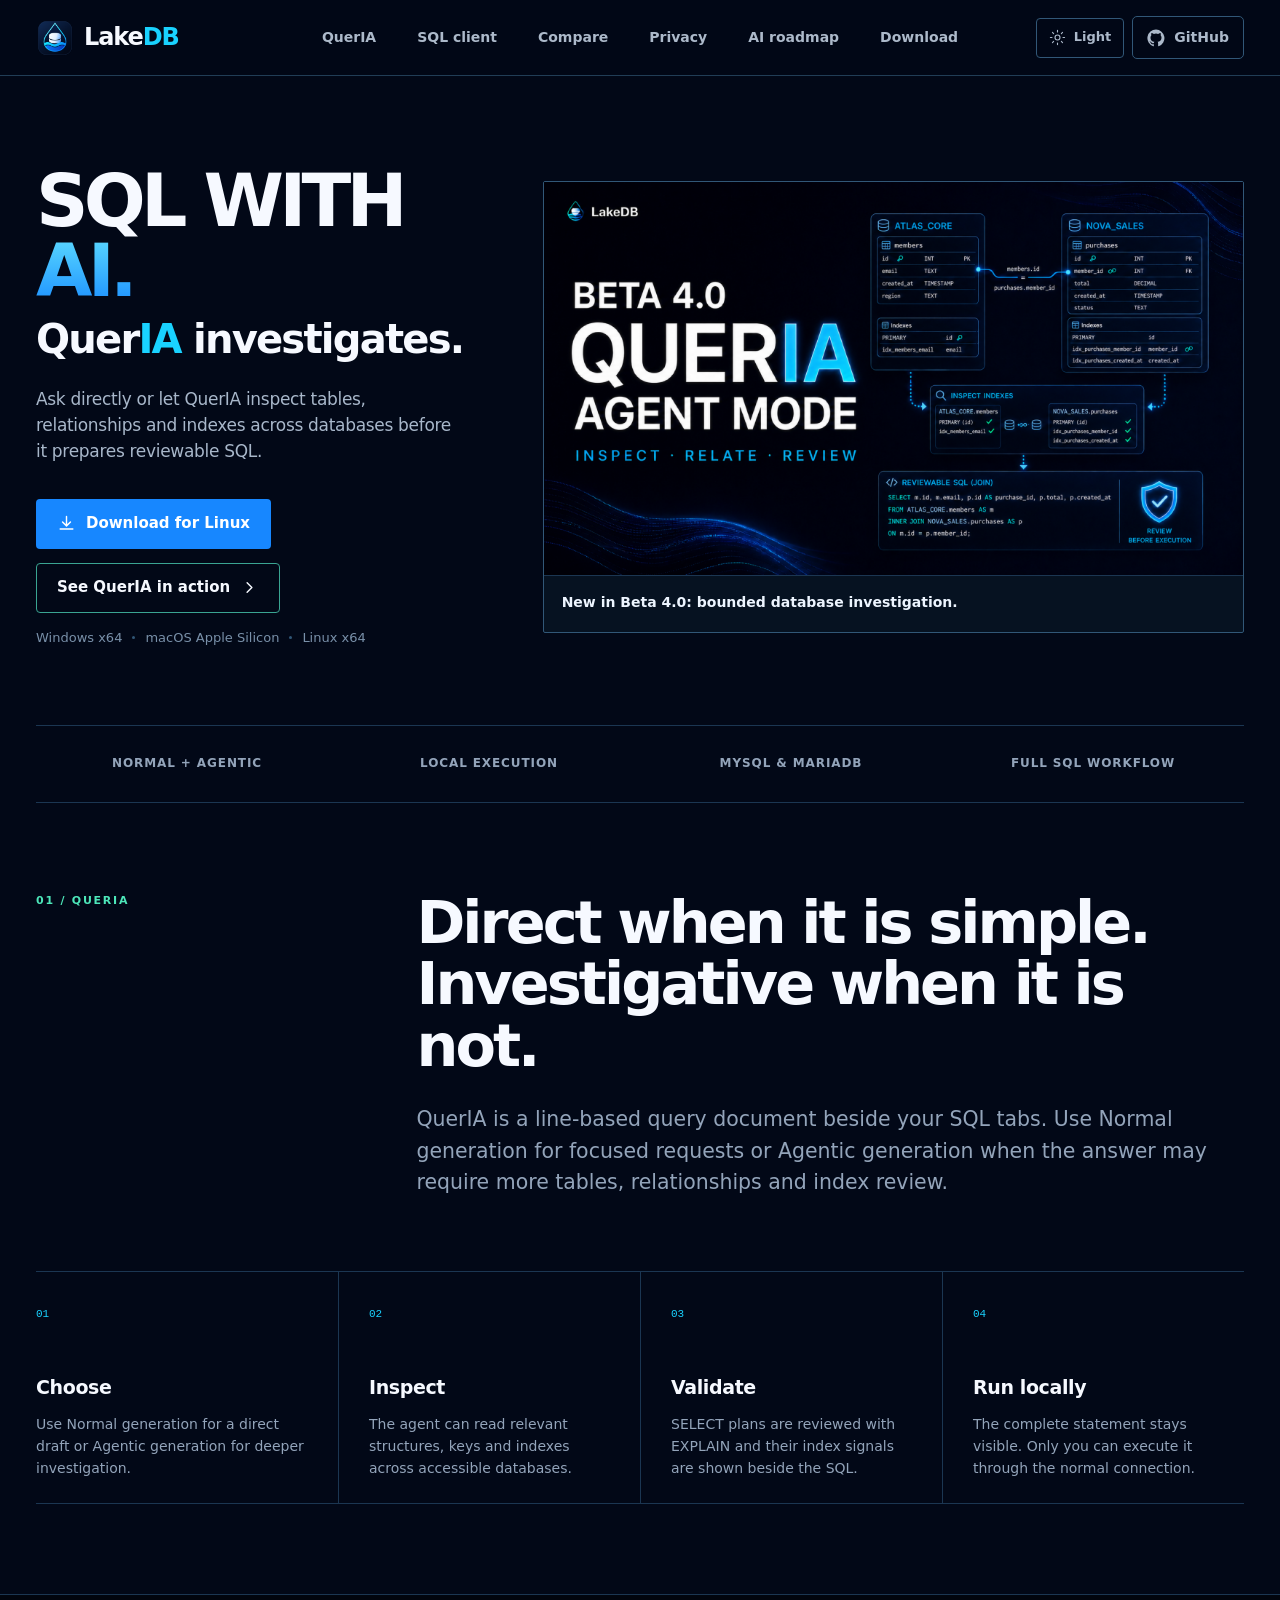
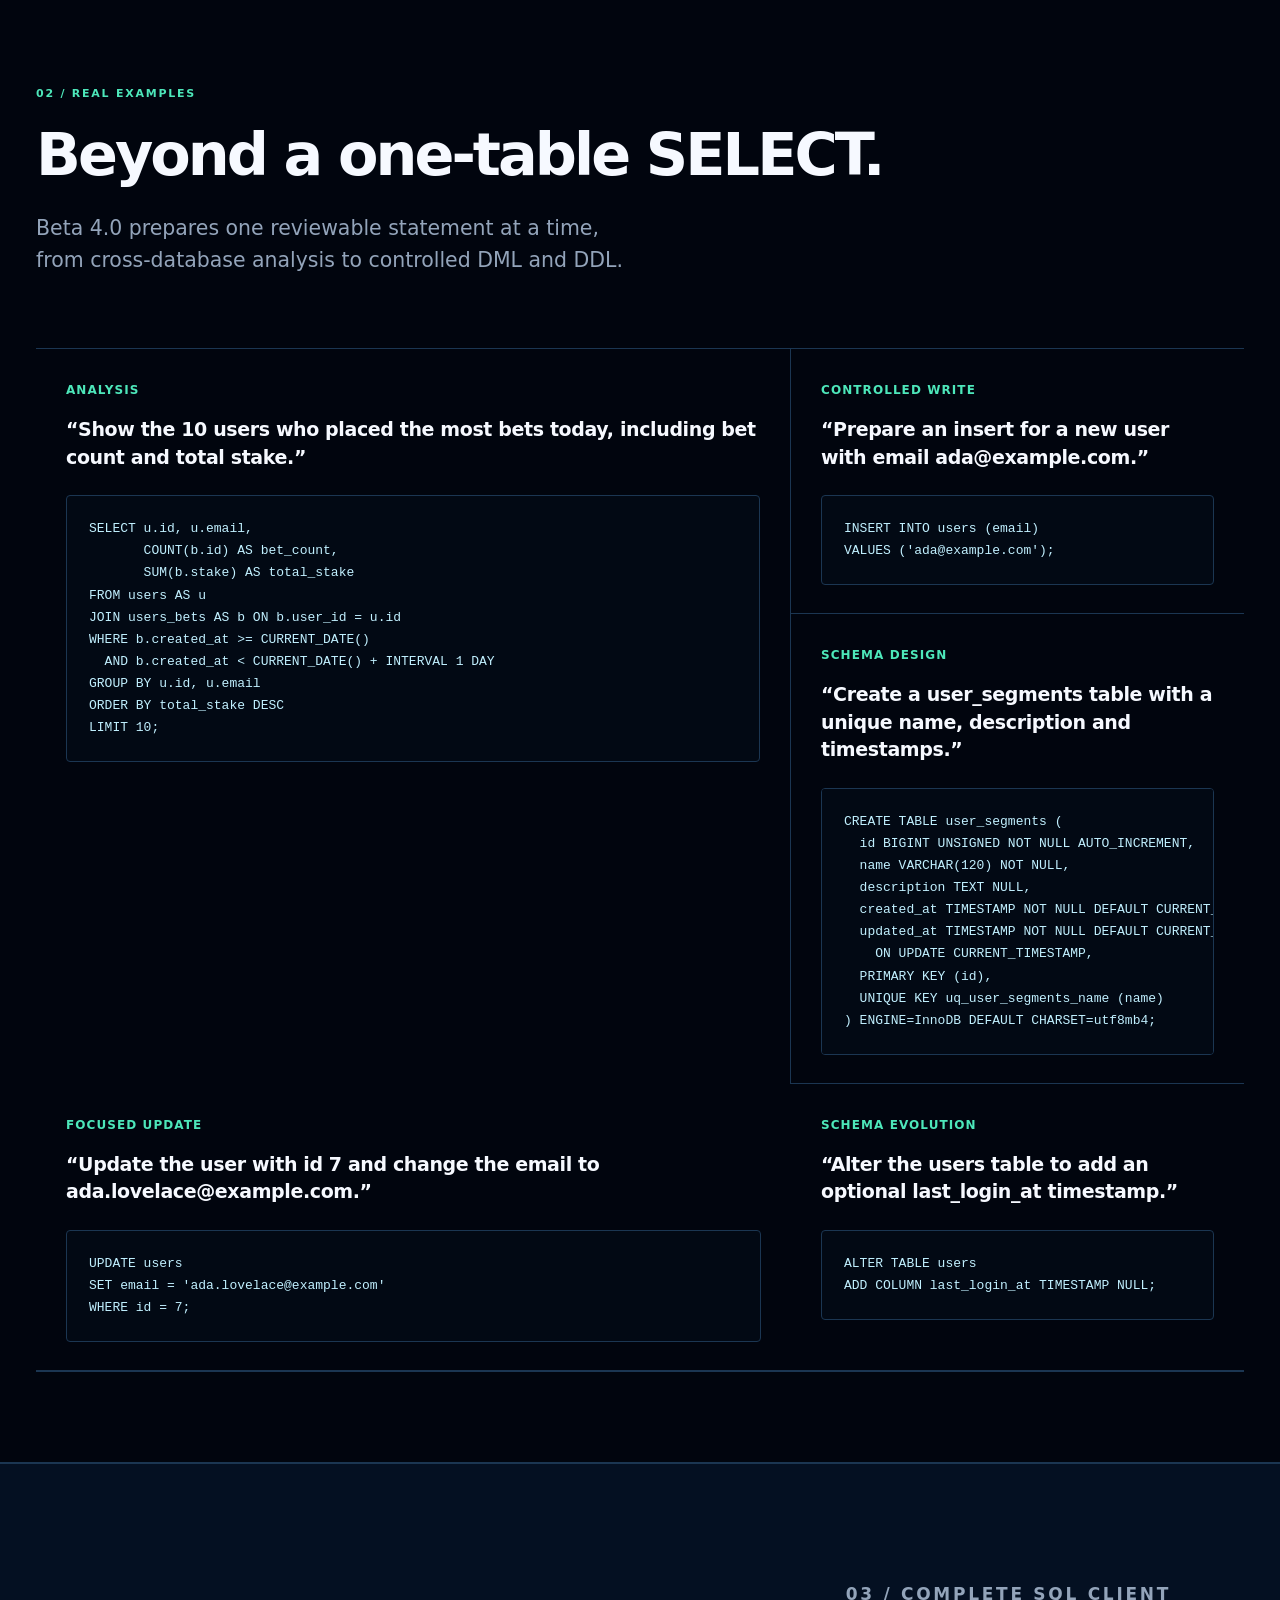
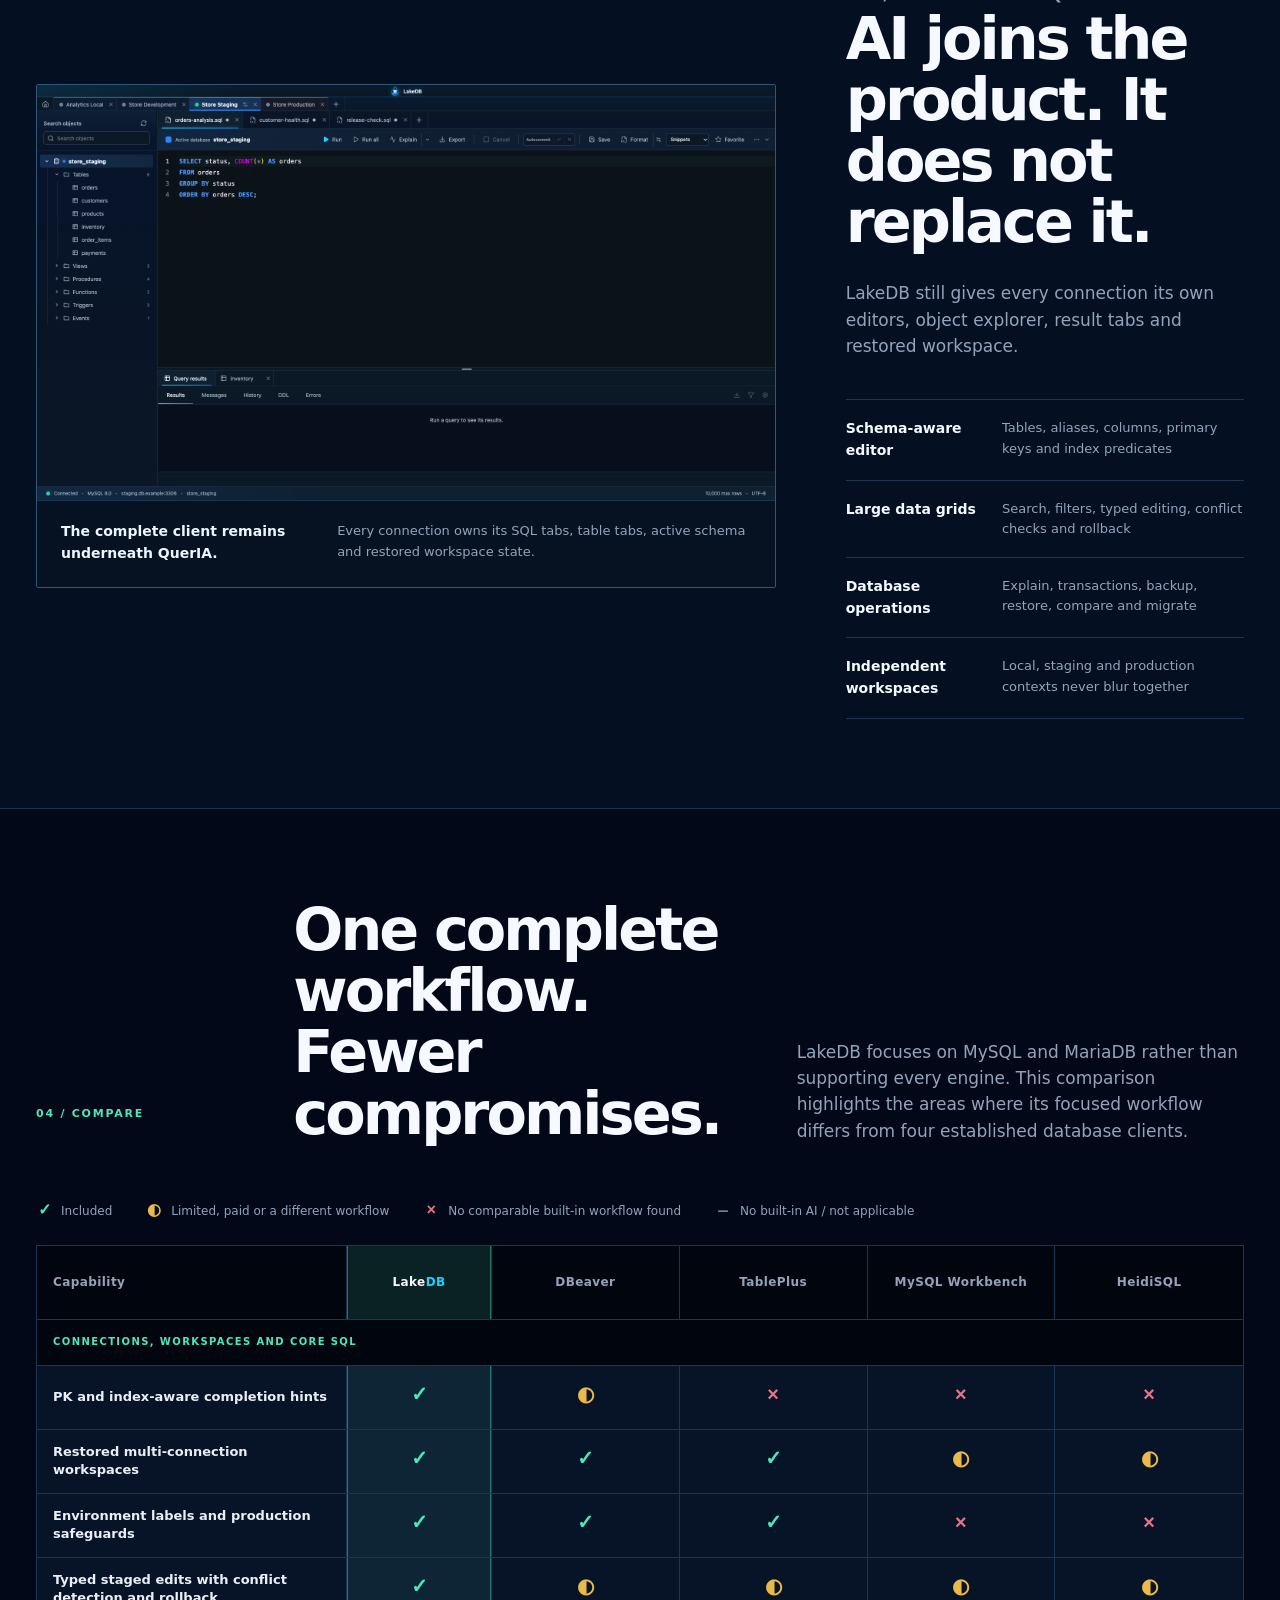
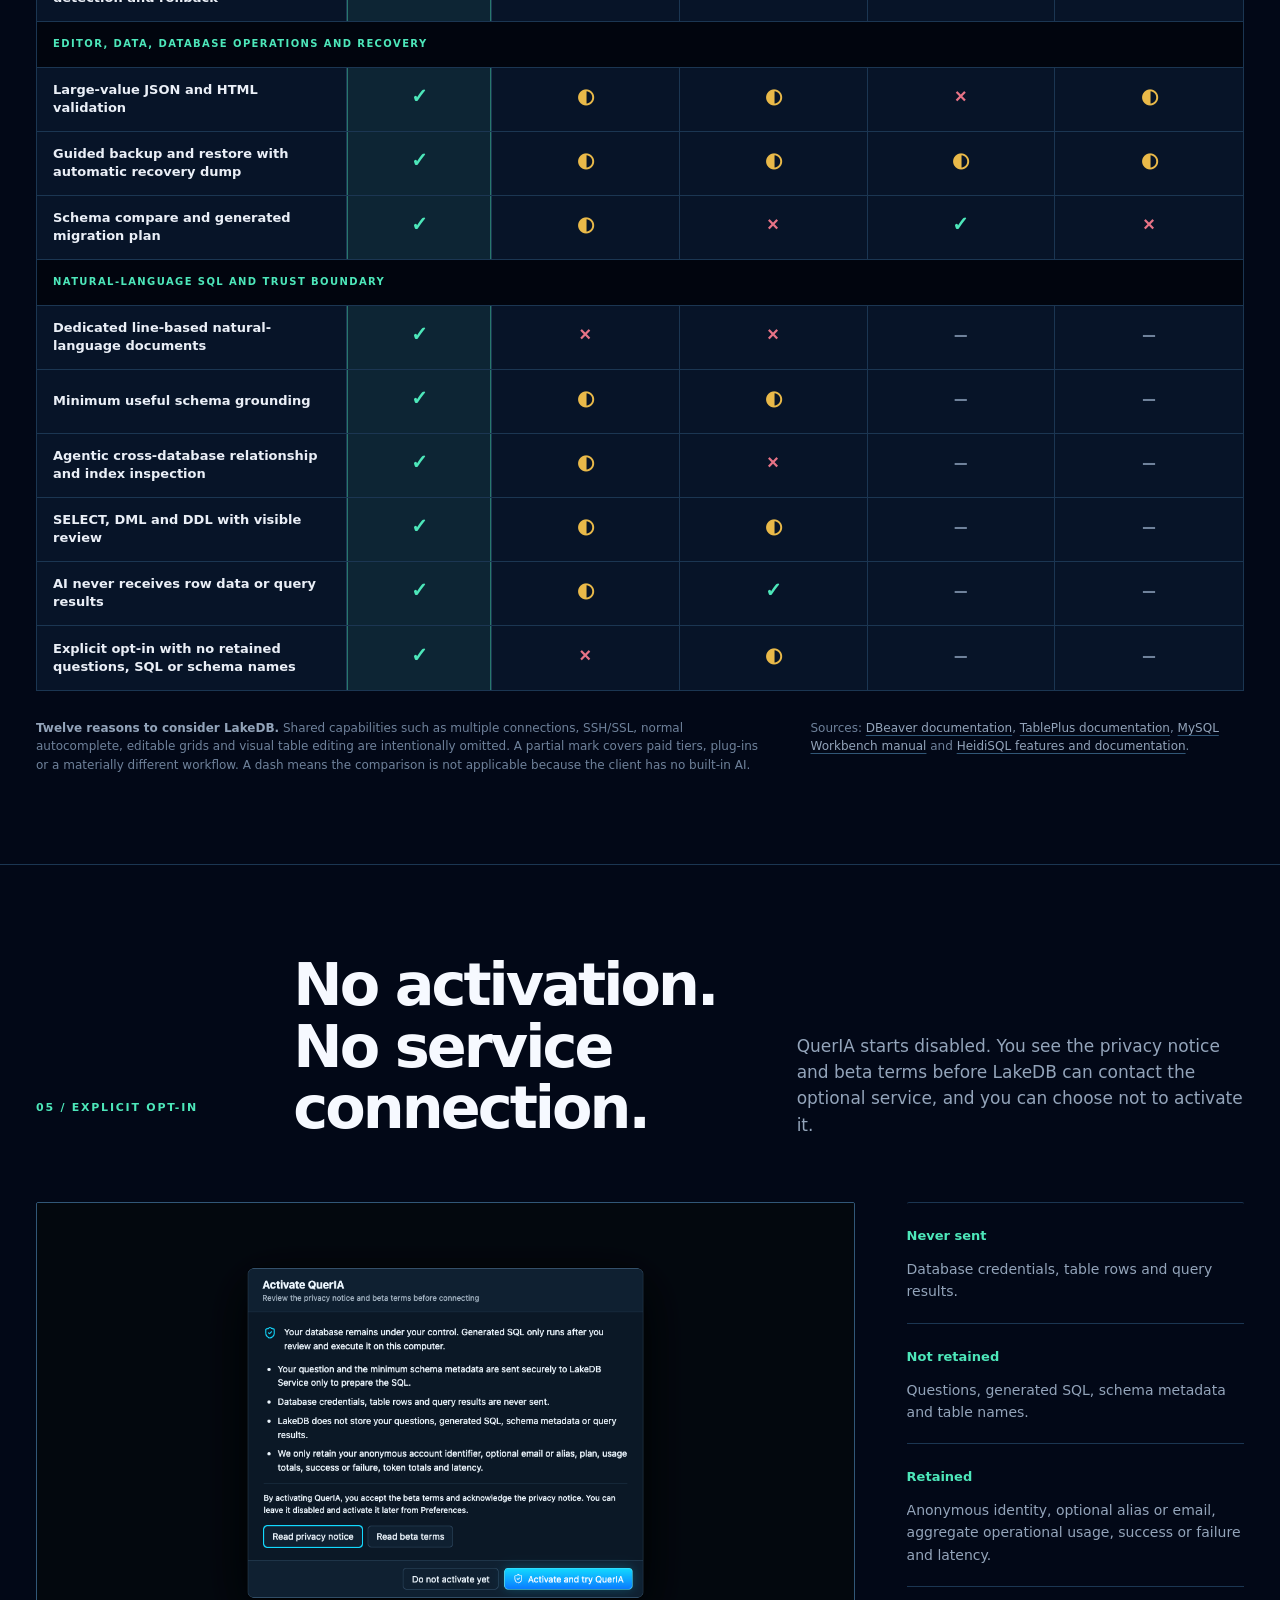
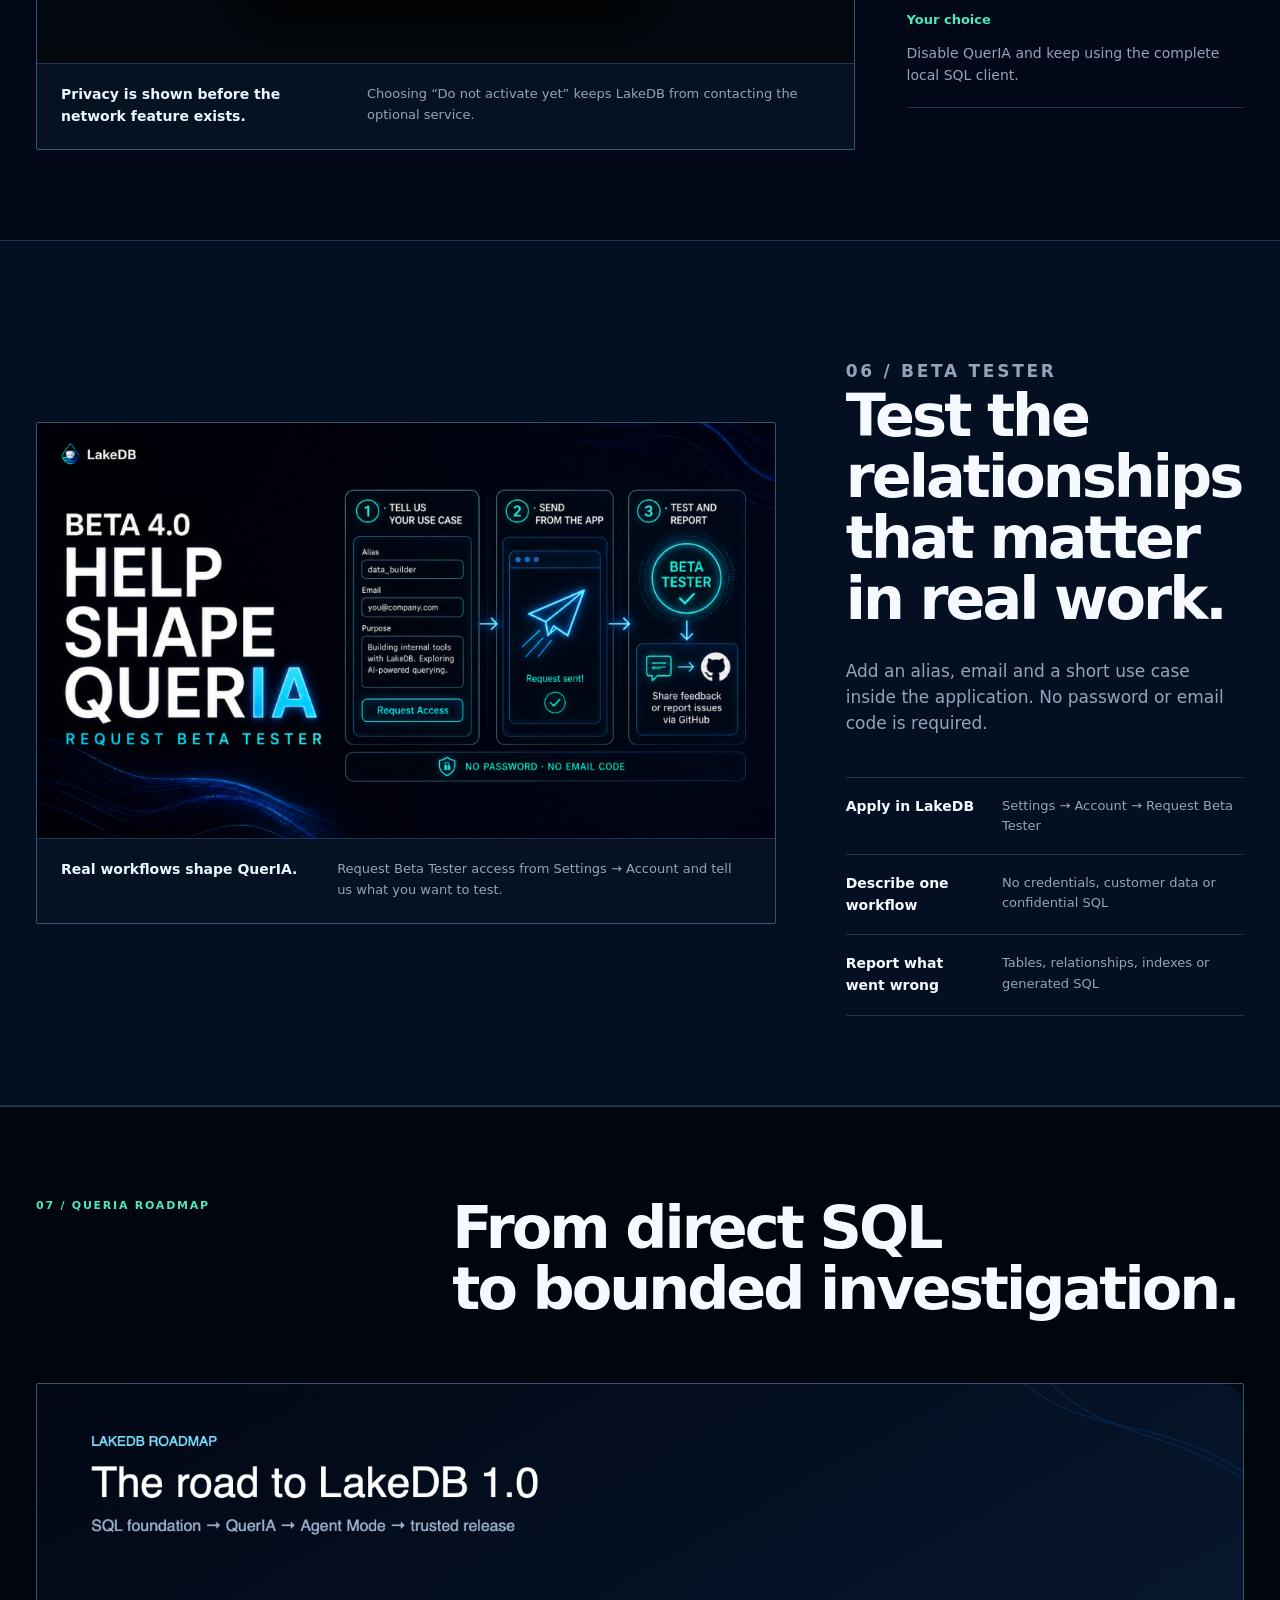
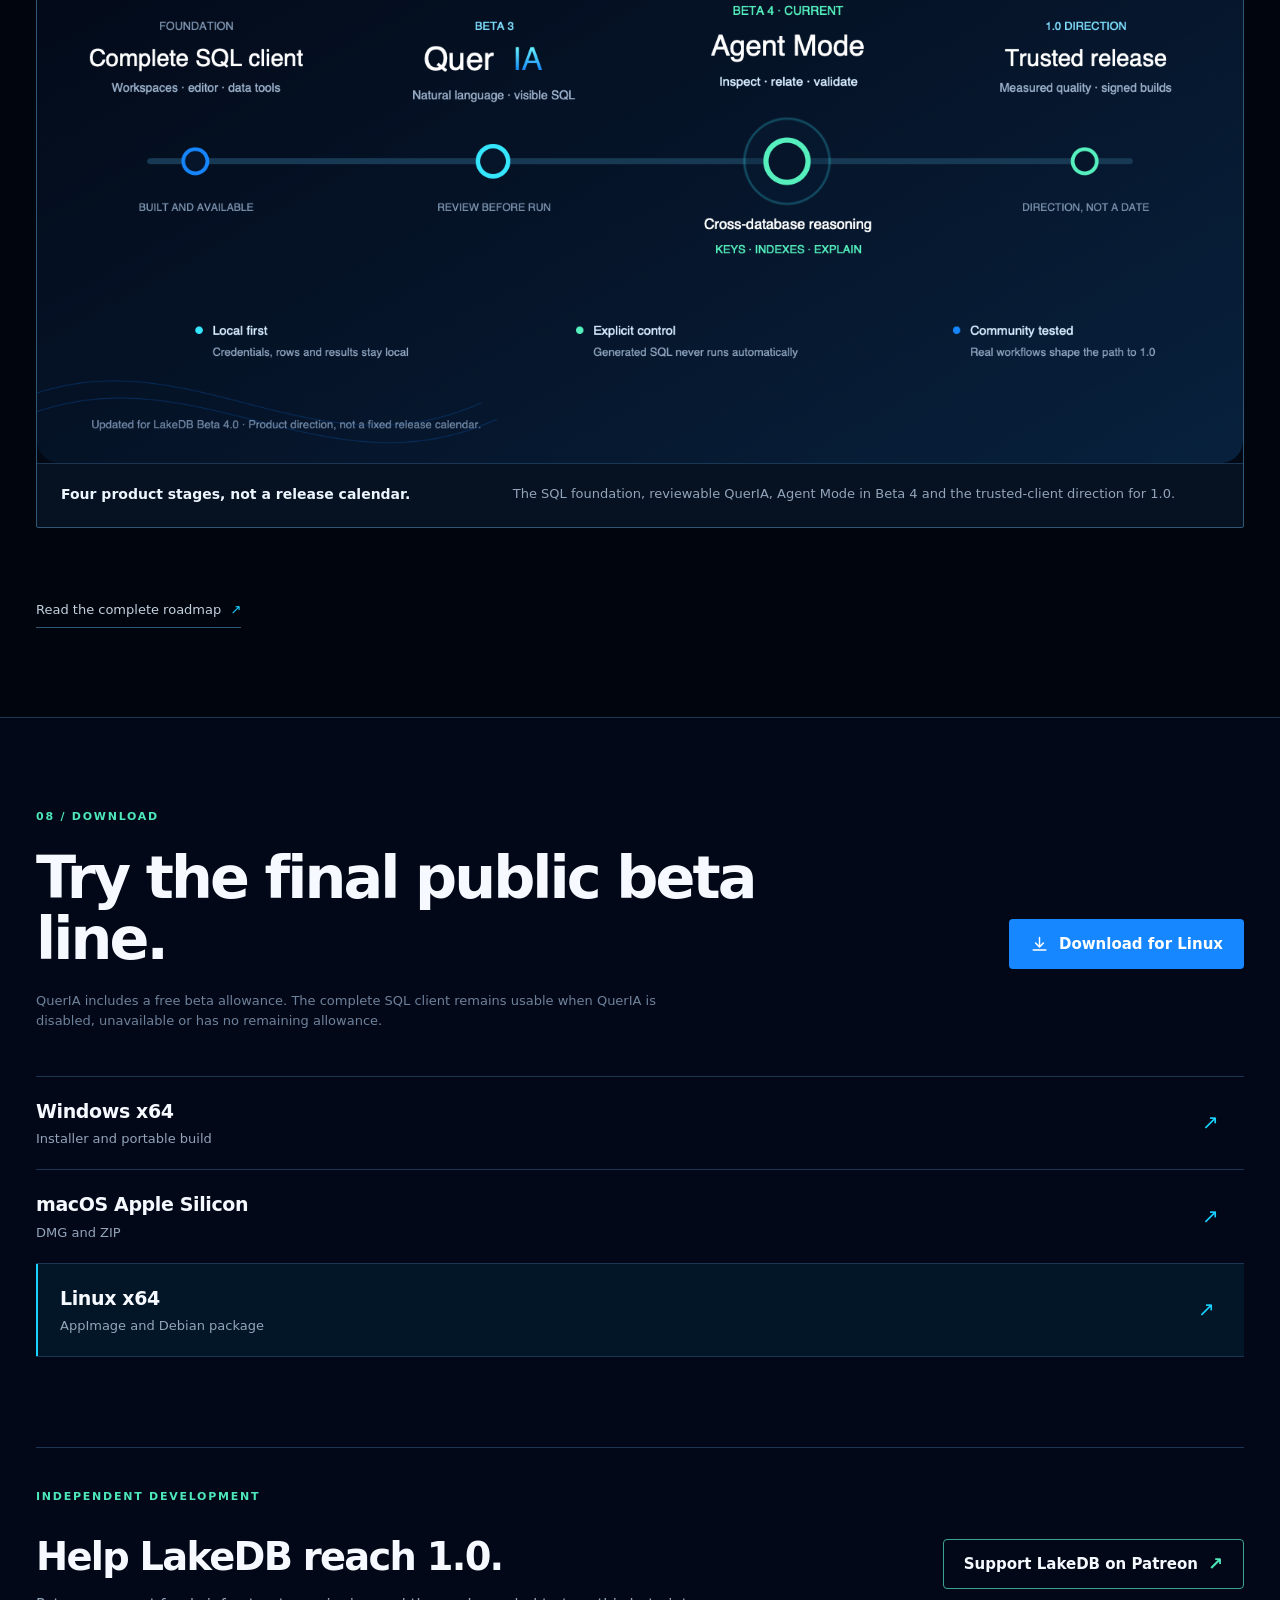
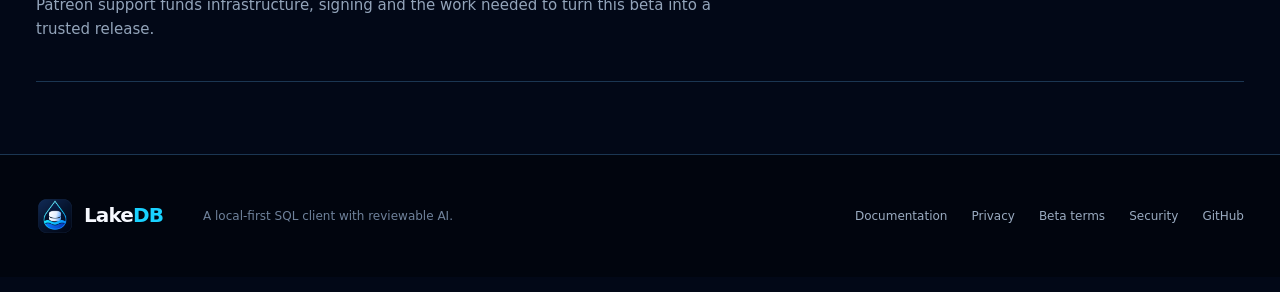
==== commit 8becd0b0: "docs: launch LakeDB Beta 4" ====
--- a/index.html
+++ b/index.html
@@ -17,20 +17,20 @@
     <meta property="og:type" content="website">
     <meta property="og:site_name" content="LakeDB">
     <meta property="og:locale" content="en_US">
-    <meta property="og:title" content="LakeDB Beta 3.0 — Meet QuerIA">
-    <meta property="og:description" content="Ask in natural language, review the SQL and run it locally from a complete SQL client.">
+    <meta property="og:title" content="LakeDB Beta 4.0 — QuerIA Agent Mode">
+    <meta property="og:description" content="Use direct generation or let QuerIA inspect relationships and indexes across databases before preparing reviewable SQL.">
     <meta property="og:url" content="https://davlagohern.github.io/LakeDB/">
-    <meta property="og:image" content="https://davlagohern.github.io/LakeDB/assets/screenshots/queria.png">
-    <meta property="og:image:secure_url" content="https://davlagohern.github.io/LakeDB/assets/screenshots/queria.png">
+    <meta property="og:image" content="https://davlagohern.github.io/LakeDB/assets/releases/beta4/agent-mode.png">
+    <meta property="og:image:secure_url" content="https://davlagohern.github.io/LakeDB/assets/releases/beta4/agent-mode.png">
     <meta property="og:image:type" content="image/png">
     <meta property="og:image:width" content="1920">
     <meta property="og:image:height" content="1080">
-    <meta property="og:image:alt" content="QuerIA preparing reviewable SQL inside the LakeDB desktop client">
+    <meta property="og:image:alt" content="LakeDB Beta 4.0 QuerIA Agent Mode inspecting fictional schemas and indexes">
     <meta name="twitter:card" content="summary_large_image">
-    <meta name="twitter:title" content="LakeDB Beta 3.0 — Meet QuerIA">
-    <meta name="twitter:description" content="A complete SQL client with reviewable natural-language SQL.">
-    <meta name="twitter:image" content="https://davlagohern.github.io/LakeDB/assets/screenshots/queria.png">
-    <meta name="twitter:image:alt" content="QuerIA preparing reviewable SQL inside the LakeDB desktop client">
+    <meta name="twitter:title" content="LakeDB Beta 4.0 — QuerIA Agent Mode">
+    <meta name="twitter:description" content="Normal or Agentic generation, cross-database relationships and reviewable SQL.">
+    <meta name="twitter:image" content="https://davlagohern.github.io/LakeDB/assets/releases/beta4/agent-mode.png">
+    <meta name="twitter:image:alt" content="LakeDB Beta 4.0 QuerIA Agent Mode">
     <script>
       (() => {
         try {
@@ -76,18 +76,19 @@
             "@id": "https://davlagohern.github.io/LakeDB/#software",
             "name": "LakeDB",
             "url": "https://davlagohern.github.io/LakeDB/",
-            "image": "https://davlagohern.github.io/LakeDB/assets/screenshots/queria.png",
+            "image": "https://davlagohern.github.io/LakeDB/assets/releases/beta4/agent-mode.png",
             "screenshot": "https://davlagohern.github.io/LakeDB/assets/screenshots/queria.png",
             "applicationCategory": "DeveloperApplication",
             "applicationSubCategory": "Database client",
             "operatingSystem": "Windows 64-bit, macOS Apple Silicon, Linux 64-bit",
             "description": "A local-first MySQL and MariaDB desktop client with reviewable natural-language SQL, schema-aware completion and complete database tools.",
-            "softwareVersion": "Beta 3.0",
+            "softwareVersion": "Beta 4.0",
             "downloadUrl": "https://github.com/DavLagoHern/LakeDB/releases/latest",
             "releaseNotes": "https://github.com/DavLagoHern/LakeDB/releases/latest",
             "isAccessibleForFree": true,
             "featureList": [
               "Reviewable natural-language SQL with QuerIA",
+              "Agentic cross-database relationship and index inspection",
               "Schema-aware SQL autocomplete",
               "Independent multi-connection workspaces",
               "Local query execution and results",
@@ -147,12 +148,12 @@
         <div class="hero-grid" aria-hidden="true"></div>
         <div class="shell hero-main">
           <div class="hero-copy">
-            <h1>SQL WITH <span class="hero-ai">AI.</span><br><small>Meet Quer<span>IA</span>.</small></h1>
-            <p>Ask for data in natural language, review the exact SQL LakeDB prepares, and run it through the same local results workflow you already trust.</p>
+            <h1>SQL WITH <span class="hero-ai">AI.</span><br><small>Quer<span>IA</span> investigates.</small></h1>
+            <p>Ask directly or let QuerIA inspect tables, relationships and indexes across databases before it prepares reviewable SQL.</p>
             <div class="hero-actions">
               <a class="button button-primary" href="https://github.com/DavLagoHern/LakeDB/releases/latest" data-download-link>
                 <svg aria-hidden="true" viewBox="0 0 24 24"><path d="M12 3v12m0 0 5-5m-5 5-5-5M4 19h16"/></svg>
-                <span data-download-label>Download Beta 3.0</span>
+                <span data-download-label>Download Beta 4.0</span>
               </a>
               <a class="button button-secondary" href="#queria">See QuerIA in action
                 <svg aria-hidden="true" viewBox="0 0 24 24"><path d="m9 18 6-6-6-6"/></svg>
@@ -161,14 +162,14 @@
             <p class="platforms">Windows x64 <i></i> macOS Apple Silicon <i></i> Linux x64</p>
           </div>
           <figure class="hero-stage capture-frame" data-reveal>
-            <button class="media-button" type="button" data-lightbox="assets/screenshots/queria.png" aria-label="Open the real QuerIA screenshot">
-              <img src="assets/screenshots/queria.png" alt="QuerIA preparing five kinds of reviewable SQL inside a real LakeDB workspace" width="1920" height="1080" fetchpriority="high" decoding="async">
+            <button class="media-button" type="button" data-lightbox="assets/releases/beta4/agent-mode.png" aria-label="Open the LakeDB Beta 4.0 Agent Mode artwork">
+              <img src="assets/releases/beta4/agent-mode.png" alt="QuerIA Agent Mode inspecting fictional schemas, relationships and indexes before preparing SQL" width="1920" height="1080" fetchpriority="high" decoding="async">
             </button>
-            <figcaption><strong>One QuerIA document, five real SQL workflows.</strong><span>This real 16:9 Beta 3.0 capture separates SELECT, INSERT, UPDATE, CREATE TABLE and ALTER TABLE, while results stay in the normal LakeDB workspace.</span></figcaption>
+            <figcaption><strong>New in Beta 4.0: bounded database investigation.</strong><span>Agent Mode can inspect relevant structures and plans before returning SQL that remains visible and under your control.</span></figcaption>
           </figure>
         </div>
         <div class="shell proof-line" aria-label="Product summary">
-          <span>Reviewable AI</span>
+          <span>Normal + Agentic</span>
           <span>Local execution</span>
           <span>MySQL &amp; MariaDB</span>
           <span>Full SQL workflow</span>
@@ -179,15 +180,15 @@
         <div class="shell split-heading">
           <p class="section-index">01 / QuerIA</p>
           <div>
-            <h2>Natural language that behaves like a query editor.</h2>
-            <p>QuerIA is not a chat panel. It is a line-based query document beside your SQL tabs: write several requests, prepare only the active line, inspect the statement and choose whether to copy or execute it.</p>
+            <h2>Direct when it is simple. Investigative when it is not.</h2>
+            <p>QuerIA is a line-based query document beside your SQL tabs. Use Normal generation for focused requests or Agentic generation when the answer may require more tables, relationships and index review.</p>
           </div>
         </div>
         <div class="shell capability-rail ai-capability-rail" data-reveal>
-          <article><span>01</span><h3>Ask</h3><p>Describe a report, insert, update or schema change against the active database.</p></article>
-          <article><span>02</span><h3>Ground</h3><p>LakeDB selects the minimum useful tables and reads columns, keys, indexes and relationships.</p></article>
-          <article><span>03</span><h3>Review</h3><p>The complete SQL is visible. Nothing is executed automatically.</p></article>
-          <article><span>04</span><h3>Run locally</h3><p>Approved SQL uses the normal connection, safeguards, history, messages and results panel.</p></article>
+          <article><span>01</span><h3>Choose</h3><p>Use Normal generation for a direct draft or Agentic generation for deeper investigation.</p></article>
+          <article><span>02</span><h3>Inspect</h3><p>The agent can read relevant structures, keys and indexes across accessible databases.</p></article>
+          <article><span>03</span><h3>Validate</h3><p>SELECT plans are reviewed with EXPLAIN and their index signals are shown beside the SQL.</p></article>
+          <article><span>04</span><h3>Run locally</h3><p>The complete statement stays visible. Only you can execute it through the normal connection.</p></article>
         </div>
       </section>
 
@@ -195,7 +196,7 @@
         <div class="shell workflow-copy">
           <p class="section-index">02 / Real examples</p>
           <h2>Beyond a one-table SELECT.</h2>
-          <p>Beta 3.0 prepares one reviewable statement at a time, from multi-table analysis to controlled DML and DDL.</p>
+          <p>Beta 4.0 prepares one reviewable statement at a time, from cross-database analysis to controlled DML and DDL.</p>
         </div>
         <div class="shell query-examples" data-reveal>
           <article>
@@ -388,6 +389,14 @@
                 <td><span class="matrix-mark is-na" aria-label="No built-in AI; not applicable">—</span></td>
               </tr>
               <tr>
+                <th scope="row">Agentic cross-database relationship and index inspection</th>
+                <td class="is-lakedb"><span class="matrix-mark is-yes" aria-label="Included">✓</span></td>
+                <td><span class="matrix-mark is-partial" aria-label="AI metadata tools are available through a different workflow">◐</span></td>
+                <td><span class="matrix-mark is-no" aria-label="No comparable built-in workflow found">×</span></td>
+                <td><span class="matrix-mark is-na" aria-label="No built-in AI; not applicable">—</span></td>
+                <td><span class="matrix-mark is-na" aria-label="No built-in AI; not applicable">—</span></td>
+              </tr>
+              <tr>
                 <th scope="row">SELECT, DML and DDL with visible review</th>
                 <td class="is-lakedb"><span class="matrix-mark is-yes" aria-label="Included">✓</span></td>
                 <td><span class="matrix-mark is-partial" aria-label="Review is configurable; SELECT can execute immediately by default">◐</span></td>
@@ -437,22 +446,45 @@
           <div class="privacy-points personal-secondary">
             <article><strong>Never sent</strong><p>Database credentials, table rows and query results.</p></article>
             <article><strong>Not retained</strong><p>Questions, generated SQL, schema metadata and table names.</p></article>
-            <article><strong>Retained</strong><p>Anonymous identity, optional alias or email, aggregate usage, success or failure, token totals and latency.</p></article>
+            <article><strong>Retained</strong><p>Anonymous identity, optional alias or email, aggregate operational usage, success or failure and latency.</p></article>
             <article><strong>Your choice</strong><p>Disable QuerIA and keep using the complete local SQL client.</p></article>
+          </div>
+        </div>
+      </section>
+
+      <section class="tools-section section" id="beta-tester">
+        <div class="shell tools-layout">
+          <div class="tools-media" data-reveal>
+            <figure class="capture-frame">
+              <button class="media-button" type="button" data-lightbox="assets/releases/beta4/beta-tester.png" aria-label="Open the Beta Tester invitation">
+                <img src="assets/releases/beta4/beta-tester.png" alt="LakeDB Beta 4.0 Beta Tester request workflow" width="1920" height="1080" loading="lazy" decoding="async">
+              </button>
+              <figcaption><strong>Real workflows shape QuerIA.</strong><span>Request Beta Tester access from Settings → Account and tell us what you want to test.</span></figcaption>
+            </figure>
+          </div>
+          <div class="tools-copy">
+            <p class="section-index">06 / Beta Tester</p>
+            <h2>Test the relationships that matter in real work.</h2>
+            <p>Add an alias, email and a short use case inside the application. No password or email code is required.</p>
+            <ul class="plain-list">
+              <li><span>Apply in LakeDB</span><em>Settings → Account → Request Beta Tester</em></li>
+              <li><span>Describe one workflow</span><em>No credentials, customer data or confidential SQL</em></li>
+              <li><span>Report what went wrong</span><em>Tables, relationships, indexes or generated SQL</em></li>
+            </ul>
           </div>
         </div>
       </section>
 
       <section class="roadmap section" id="ai-roadmap">
         <div class="shell roadmap-heading">
-          <p class="section-index">06 / QuerIA roadmap</p>
-          <h2>From statement preparation<br>to database understanding.</h2>
+          <p class="section-index">07 / QuerIA roadmap</p>
+          <h2>From direct SQL<br>to bounded investigation.</h2>
         </div>
         <figure class="shell capture-frame roadmap-visual" data-reveal>
-          <button class="media-button" type="button" data-lightbox="assets/roadmap/lakedb-roadmap-beta-3.0.png" aria-label="Open the LakeDB Beta 3.0 roadmap">
-            <img src="assets/roadmap/lakedb-roadmap-beta-3.0.png" alt="LakeDB roadmap from the current SQL foundation through Beta 3.0 to 1.0" width="1600" height="900" loading="lazy" decoding="async">
+          <button class="media-button" type="button" data-lightbox="assets/roadmap/lakedb-roadmap-beta-4.0.png" aria-label="Open the LakeDB Beta 4.0 roadmap">
+            <img src="assets/roadmap/lakedb-roadmap-beta-4.0.png" alt="LakeDB roadmap from the SQL foundation through QuerIA and Agent Mode toward 1.0" width="1600" height="900" loading="lazy" decoding="async">
           </button>
-          <figcaption><strong>Three product moments, not a release calendar.</strong><span>The existing SQL foundation, the QuerIA step in Beta 3.0 and the trusted-client direction for 1.0.</span></figcaption>
+          <figcaption><strong>Four product stages, not a release calendar.</strong><span>The SQL foundation, reviewable QuerIA, Agent Mode in Beta 4 and the trusted-client direction for 1.0.</span></figcaption>
         </figure>
         <div class="shell roadmap-actions">
           <a href="ROADMAP.md">Read the complete roadmap <span>↗</span></a>
@@ -462,13 +494,13 @@
       <section class="downloads section" id="downloads">
         <div class="shell download-layout">
           <div class="download-copy">
-            <p class="section-index">07 / Download</p>
+            <p class="section-index">08 / Download</p>
             <h2>Try the final public beta line.</h2>
             <a class="button button-primary" href="https://github.com/DavLagoHern/LakeDB/releases/latest" data-download-link>
               <svg aria-hidden="true" viewBox="0 0 24 24"><path d="M12 3v12m0 0 5-5m-5 5-5-5M4 19h16"/></svg>
-              <span data-download-label>Download Beta 3.0</span>
+              <span data-download-label>Download Beta 4.0</span>
             </a>
-            <p class="beta-note">QuerIA includes a free beta allowance. Additional plans may be introduced later. The complete SQL client remains usable when QuerIA is disabled or unavailable.</p>
+            <p class="beta-note">QuerIA includes a free beta allowance. The complete SQL client remains usable when QuerIA is disabled, unavailable or has no remaining allowance.</p>
           </div>
           <div class="platform-list">
             <a href="https://github.com/DavLagoHern/LakeDB/releases/latest" data-platform="windows"><span><strong>Windows x64</strong><em>Installer and portable build</em></span><b>↗</b></a>
